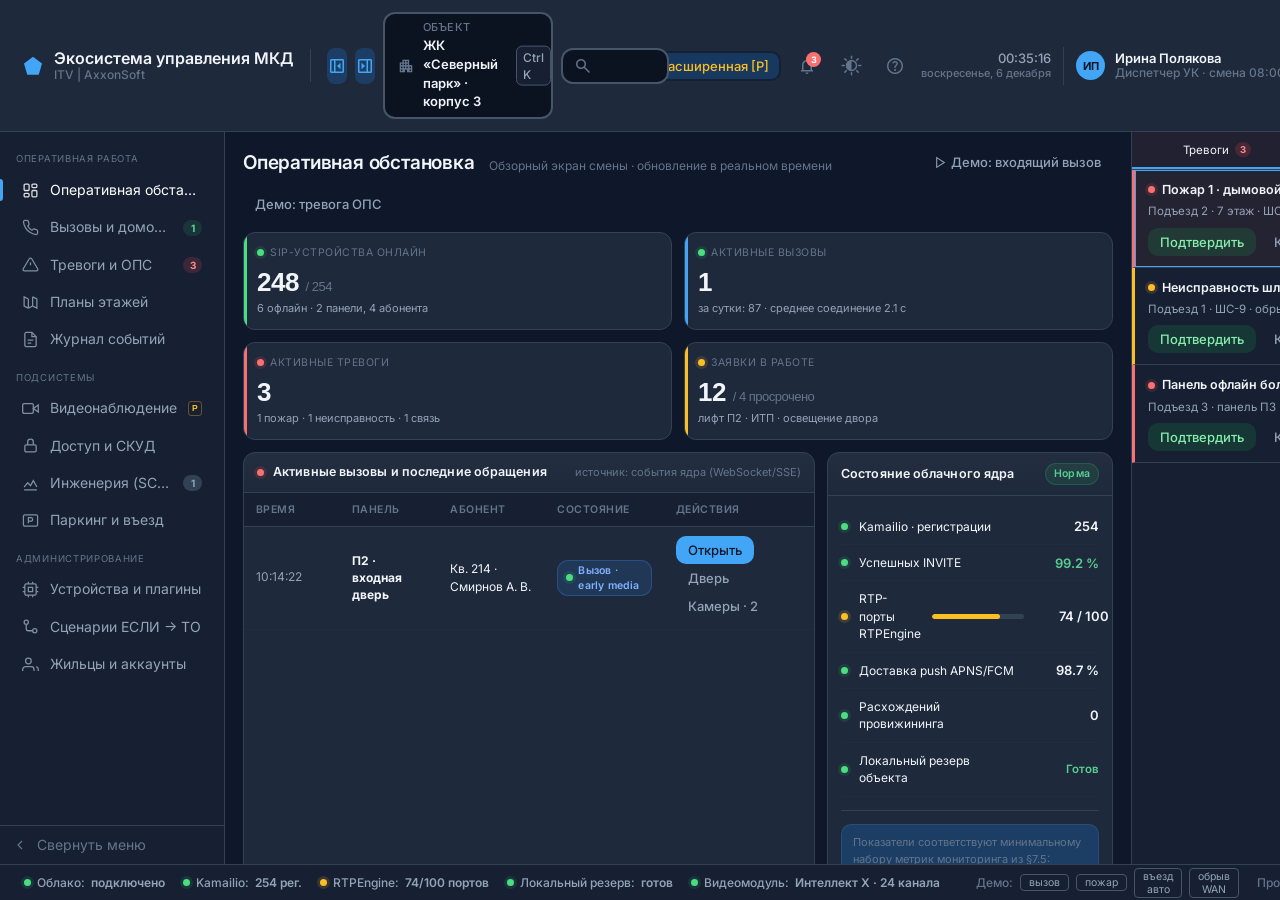
==== prototypes/operator/index.html @ 134e5d85 "7" ====
<!DOCTYPE html>
<html lang="ru" data-theme="dark">
<head>
<meta charset="utf-8">
<meta name="viewport" content="width=device-width, initial-scale=1">
<title>Экосистема управления МКД — АРМ оператора | ITV | AxxonSoft</title>
<link rel="stylesheet" href="https://fonts.googleapis.com/css2?family=Inter:opsz@14..32&display=swap">
<link rel="stylesheet" href="https://fonts.googleapis.com/css2?family=Material+Symbols+Outlined:opsz,wght,FILL,GRAD@20..48,100..700,0..1,-50..200">
<style>
/* ============================================================
   Экосистема управления МКД — прототип АРМ оператора/диспетчера
   ITV | AxxonSoft
   Стилистика — как в Axxon Incident Manager: Inter, светлая/тёмная темы,
   солнышко, сплиттеры, меню справки.
   ============================================================ */

:root,
[data-theme="light"]{
  --font:"Inter",-apple-system,BlinkMacSystemFont,sans-serif;
  --mono:"Inter",-apple-system,BlinkMacSystemFont,sans-serif;
  --bg:#f1f5f9;
  --panel:#ffffff;
  --panel-2:#f8fafc;
  --tree-bg:#fafbfc;
  --stroke:#e2e8f0;
  --stroke-2:#cbd5e1;
  --text:#1e293b;
  --muted:#64748b;
  --faint:#94a3b8;
  --accent:#1976d2;
  --accent-hover:#1565c0;
  --accent-dim:#e3f2fd;
  --accent-ring:rgba(25,118,210,.1);
  --on-accent:#ffffff;
  --ok:#16a34a;
  --warn:#d97706;
  --crit:#dc2626;
  --info:#1976d2;
  --hover:#f1f5f9;
  --danger-bg:#fee2e2;
  --danger-border:#fecaca;
  --danger-text:#dc2626;
  --ok-bg:#dcfce7;
  --ok-border:#bbf7d0;
  --ok-text:#15803d;
  --duty-bg:#e3f2fd;
  --duty-border:#90caf9;
  --duty-text:#1565c0;
  --break-bg:#fff7ed;
  --break-border:#fed7aa;
  --break-text:#c2410c;
  --overlay:rgba(15,23,42,.35);
  --scroll:#e2e8f0;
  --scroll-hover:#cbd5e1;
  --input-bg:#ffffff;
  --input-text:#0f172a;
  --map-bg:#eef2f7;
  --map-floor:#ffffff;
  --map-room:#e2e8f0;
  --map-room-2:#f1f5f9;
  --map-label:#64748b;
  --video-bg:#0f172a;
  --cam-scan:rgba(0,0,0,.18);
  --hud:#e2e8f0;
  --tag-bg:#0f172a;
  --tag-border:#475569;
  --radius:12px;
  --radius-sm:10px;
  color-scheme:light;

  /* Совместимость со стилями экранов прототипа */
  --bg-2:var(--panel-2);
  --panel-3:var(--hover);
  --line:var(--stroke);
  --line-2:var(--stroke-2);
  --txt:var(--text);
  --txt-2:var(--muted);
  --txt-3:var(--faint);
  --brand:var(--accent);
  --primary:var(--accent);
  --alarm:var(--crit);
  --fire:#dc2626;
  --ext:#d97706;
  --shadow:0 16px 40px var(--overlay);
}

[data-theme="dark"]{
  --bg:#0f172a;
  --panel:#1e293b;
  --panel-2:#162032;
  --tree-bg:#162032;
  --stroke:#334155;
  --stroke-2:#475569;
  --text:#f1f5f9;
  --muted:#94a3b8;
  --faint:#64748b;
  --accent:#42a5f5;
  --accent-hover:#64b5f6;
  --accent-dim:rgba(25,118,210,.28);
  --accent-ring:rgba(66,165,245,.16);
  --on-accent:#0f172a;
  --ok:#4ade80;
  --warn:#fbbf24;
  --crit:#f87171;
  --info:#42a5f5;
  --hover:#334155;
  --danger-bg:rgba(220,38,38,.18);
  --danger-border:rgba(248,113,113,.4);
  --danger-text:#fca5a5;
  --ok-bg:rgba(22,163,74,.18);
  --ok-border:rgba(74,222,128,.35);
  --ok-text:#86efac;
  --duty-bg:rgba(25,118,210,.22);
  --duty-border:rgba(66,165,245,.45);
  --duty-text:#90caf9;
  --break-bg:rgba(194,65,12,.2);
  --break-border:rgba(251,146,60,.4);
  --break-text:#fdba74;
  --overlay:rgba(2,6,23,.62);
  --scroll:#334155;
  --scroll-hover:#64748b;
  --input-bg:#0b1220;
  --input-text:#f8fafc;
  --video-bg:#020617;
  --cam-scan:rgba(0,0,0,.22);
  --hud:#e2e8f0;
  --tag-bg:#020617;
  --tag-border:#475569;
  --map-bg:#0b1220;
  --map-floor:#131c2e;
  --map-room:#1e293b;
  --map-room-2:#2b384e;
  --map-label:#94a3b8;
  --fire:#f87171;
  --ext:#fbbf24;
  color-scheme:dark;
}

*{box-sizing:border-box;margin:0;padding:0}
html,body{height:100%}
@supports (height:100dvh){html,body{height:100dvh}}
body{
  font-family:var(--font);
  font-size:14px;
  line-height:1.45;
  background:var(--bg);
  color:var(--text);
  overflow:hidden;
  -webkit-font-smoothing:antialiased;
}
button,input,select,textarea{font-family:inherit;font-size:inherit}
button{cursor:pointer;color:inherit;background:none;border:none}
.material-symbols-outlined{
  font-variation-settings:'FILL' 0,'wght' 400,'GRAD' 0,'opsz' 20;
  font-size:20px;line-height:1;user-select:none;
}
:focus-visible{outline:2px solid var(--accent);outline-offset:2px}
::-webkit-scrollbar{width:9px;height:9px}
::-webkit-scrollbar-track{background:transparent}
::-webkit-scrollbar-thumb{background:var(--scroll);border-radius:6px}
::-webkit-scrollbar-thumb:hover{background:var(--scroll-hover)}
[hidden]{display:none!important}

/* ---------- Каркас ---------- */
.app{display:grid;grid-template-rows:auto minmax(0,1fr) auto;height:100%;background:var(--panel)}
.app.concierge{grid-template-rows:auto minmax(0,1fr)}
.app.on-break{grid-template-rows:auto auto minmax(0,1fr) auto}
.app.concierge.on-break{grid-template-rows:auto auto minmax(0,1fr)}
.mid{
  display:grid;min-height:0;background:var(--stroke);
  --w-rail:var(--w-rail-user,224px);
  --w-side:var(--w-side-user,340px);
  grid-template-columns:minmax(0,var(--w-rail)) 1px minmax(280px,1fr) 1px minmax(0,var(--w-side));
}
.mid.rail-collapsed{--w-rail:56px}
.mid.side-hidden{--w-side:0px}
.mid.side-hidden #splitSide,
.mid.side-hidden #side{display:none}
.app.concierge .dispatcher-only,
.app.concierge #toggleRail,
.app.concierge #toggleSideBtn{display:none}

/* ---------- Верхняя панель ---------- */
.topbar{
  display:flex;align-items:center;gap:16px;padding:12px 24px;flex-wrap:wrap;
  background:var(--panel);border-bottom:1px solid var(--stroke);
}
.brand{display:flex;align-items:center;gap:12px;min-width:220px;padding-right:16px;border-right:1px solid var(--stroke)}
.brand-mark{
  width:18px;height:18px;flex:0 0 18px;background:var(--accent);border-radius:2px;
  clip-path:polygon(50% 0,100% 38%,82% 100%,18% 100%,0 38%);
}
.brand .names{display:flex;flex-direction:column;line-height:1.2}
.brand .app-name{font-weight:600;font-size:16px;color:var(--text);white-space:nowrap}
.brand .vendor{font-size:12px;font-weight:500;color:var(--faint)}

.topbar-cluster{display:flex;align-items:center;gap:8px;flex:1;min-width:0}
.obj-picker{
  display:flex;align-items:center;gap:8px;background:var(--input-bg);
  border:2px solid var(--stroke-2);border-radius:var(--radius);padding:6px 12px;cursor:pointer;
  transition:border-color .2s,box-shadow .2s;
}
.obj-picker:hover{border-color:var(--accent)}
.obj-picker .lbl{font-size:11px;font-weight:500;color:var(--faint);text-transform:uppercase;letter-spacing:.4px}
.obj-picker .val{font-weight:600;font-size:13px}

.search-wrapper{position:relative;flex:1;max-width:420px;min-width:0}
.search-wrapper > .material-symbols-outlined{
  position:absolute;left:12px;top:50%;transform:translateY(-50%);color:var(--faint);pointer-events:none;
}
.search-wrapper input,
.searchbox input{
  height:36px;padding:8px 12px;background:var(--input-bg);color:var(--input-text);
  border:2px solid var(--stroke-2);border-radius:var(--radius);outline:none;
  transition:border-color .2s,box-shadow .2s;
}
.search-wrapper input{width:100%;padding:8px 64px 8px 40px}
.searchbox input{flex:1;min-width:0;width:auto}
.search-wrapper input::placeholder,
.searchbox input::placeholder{color:var(--faint)}
.search-wrapper input:focus,
.searchbox input:focus{border-color:var(--accent);box-shadow:0 0 0 4px var(--accent-ring)}
.search-wrapper kbd{position:absolute;right:10px;top:50%;transform:translateY(-50%)}
.searchbox{display:flex;align-items:center;gap:8px;min-width:0}

.top-right{display:flex;align-items:center;gap:8px;margin-left:auto}

.seg{display:flex;background:var(--panel-2);border-radius:var(--radius-sm);padding:2px}
.seg button{padding:5px 10px;border-radius:8px;font-size:13px;font-weight:500;color:var(--muted);white-space:nowrap;transition:.15s}
.seg button:hover:not(.on):not(.active){color:var(--text)}
.seg button.on,.seg button.active{background:var(--accent-dim);color:var(--accent)}
.seg button.on.ext{color:var(--ext)}

.clock{font-size:13px;font-weight:500;min-width:74px;text-align:right;color:var(--muted);line-height:1.2}
.clock small{display:block;font-size:11px;font-weight:500;color:var(--faint)}

.icon-btn{
  width:36px;height:36px;border-radius:8px;display:inline-flex;align-items:center;justify-content:center;
  color:var(--faint);position:relative;transition:.15s;
}
.icon-btn:hover:not(:disabled){background:var(--hover);color:var(--text)}
.icon-btn.on{background:var(--accent-dim);color:var(--accent)}
.icon-btn .dot{
  position:absolute;top:4px;right:4px;min-width:15px;height:15px;border-radius:8px;
  background:var(--crit);color:#fff;font:700 9px/15px var(--font);text-align:center;padding:0 3px;
}
.theme-btn:hover .theme-icon{color:var(--warn)}
.theme-icon{width:21px;height:21px;color:inherit;transition:transform .35s ease}
[data-theme="light"] .theme-icon{transform:rotate(180deg)}

.user-btn{
  display:flex;align-items:center;gap:10px;padding:4px 8px 4px 12px;margin-left:4px;
  border-left:1px solid var(--stroke);border-radius:0 var(--radius-sm) var(--radius-sm) 0;text-align:left;
}
.user-btn:hover{background:var(--hover)}
.avatar{width:29px;height:29px;border-radius:50%;background:var(--accent);color:var(--on-accent);display:grid;place-items:center;font-weight:700;font-size:11px}
.operator-meta{display:flex;flex-direction:column;line-height:1.2}
.operator-meta strong{font-size:13px;font-weight:600}
.operator-meta span{font-size:12px;font-weight:500;color:var(--faint)}
.duty{
  font-size:12px;font-weight:500;padding:4px 10px;border-radius:50px;
  background:var(--duty-bg);color:var(--duty-text);white-space:nowrap;
}
.duty.off{background:var(--break-bg);color:var(--break-text)}
.user-btn .chevron{font-size:18px;color:var(--faint)}

.menu{position:relative}
.menu-pop{
  position:absolute;right:0;top:calc(100% + 6px);min-width:260px;background:var(--panel);
  box-shadow:var(--shadow);border:1px solid var(--stroke);border-radius:14px;z-index:40;
  display:grid;padding:6px;
}
.menu-pop.wide{min-width:300px}
.menu-item{
  display:flex;align-items:center;gap:10px;padding:10px 14px;border-radius:var(--radius-sm);
  font-size:14px;font-weight:500;text-align:left;color:var(--text);
}
.menu-item:hover{background:var(--panel-2)}
.menu-item kbd{margin-left:auto}
.menu-sep{height:1px;margin:6px 8px;background:var(--stroke)}
.menu-label{padding:6px 14px;font-size:12px;font-weight:500;color:var(--faint)}
kbd{
  font-family:var(--font);font-size:12px;font-weight:500;border:1px solid var(--stroke-2);
  padding:2px 6px;border-radius:6px;background:var(--panel-2);color:var(--muted);
}

.break-banner{
  display:none;background:var(--break-bg);color:var(--break-text);
  padding:8px 24px;font-size:13px;font-weight:500;border-bottom:1px solid var(--break-border);
}
.app.on-break .break-banner{display:block}

/* Сплиттеры — как в Incident Manager: тонкая граница, захват шире */
.splitter{position:relative;background:var(--stroke);touch-action:none}
.splitter.col{cursor:col-resize}
.splitter::before,.splitter::after{content:"";position:absolute}
.splitter.col::before{inset:0 -3px}
.splitter::after{background:var(--accent);opacity:0;transition:opacity .15s ease}
.splitter.col::after{inset:0 -1px}
.splitter:hover::after,.splitter.dragging::after{opacity:1}
.splitter:focus-visible{outline:2px solid var(--accent)}
body[data-resize]{user-select:none}
body[data-resize="col"] *{cursor:col-resize!important}

/* ---------- Левое меню ---------- */
.rail{background:var(--tree-bg);border-right:0;display:flex;flex-direction:column;overflow:hidden;min-width:0}
.rail-scroll{overflow-y:auto;flex:1;padding:8px 0}
.rail .group-title{
  font-size:9.5px;text-transform:uppercase;letter-spacing:.7px;color:var(--txt-3);
  padding:12px 16px 5px;white-space:nowrap;
}
.nav-item{
  display:flex;align-items:center;gap:11px;padding:8px 14px;margin:1px 8px;border-radius:var(--radius-sm);
  color:var(--txt-2);cursor:pointer;white-space:nowrap;transition:.13s;position:relative;
}
.nav-item:hover{background:var(--panel);color:var(--txt)}
.nav-item.on{background:var(--panel-2);color:#fff}
.nav-item.on::before{content:"";position:absolute;left:-8px;top:7px;bottom:7px;width:3px;border-radius:0 3px 3px 0;background:var(--brand)}
.nav-item svg{flex:0 0 17px;opacity:.85}
.nav-item .cap{flex:1;overflow:hidden;text-overflow:ellipsis}
.nav-item .cnt{
  font:700 10px/1 var(--mono);background:var(--panel-3);color:var(--txt-2);
  border-radius:9px;padding:3px 6px;min-width:19px;text-align:center;
}
.nav-item .cnt.alarm{background:rgba(229,72,77,.18);color:#ff8b8e}
.nav-item .cnt.live{background:rgba(46,168,101,.16);color:#5fd694}
.tag-ext{
  font:700 8.5px/1 "Segoe UI",sans-serif;color:var(--ext);border:1px solid rgba(201,138,43,.45);
  border-radius:3px;padding:2px 3px;letter-spacing:.3px;
}
.rail-collapsed .cap,.rail-collapsed .cnt,.rail-collapsed .group-title,.rail-collapsed .tag-ext,.rail-collapsed .rail-foot-txt{display:none}
.rail-collapsed .nav-item{justify-content:center;padding:9px 0}
.rail-foot{border-top:1px solid var(--line);padding:9px 12px;display:flex;align-items:center;gap:9px;color:var(--txt-3);cursor:pointer}
.rail-foot:hover{color:var(--txt)}

/* ---------- Основная область ---------- */
.main{overflow-y:auto;background:var(--bg);min-width:0;min-height:0}
.view{display:none;padding:16px 18px 26px}
.view.on{display:block}
.view-head{display:flex;align-items:flex-end;gap:14px;margin-bottom:14px;flex-wrap:wrap}
.view-head h1{margin:0;font-size:19px;font-weight:600;letter-spacing:-.2px}
.view-head .sub{color:var(--txt-3);font-size:12px;padding-bottom:2px}
.view-head .spacer{flex:1}

.card{background:var(--panel);border:1px solid var(--stroke);border-radius:var(--radius);overflow:hidden;position:relative}
.card-h{
  display:flex;align-items:center;gap:9px;padding:10px 13px;border-bottom:1px solid var(--line);
  background:linear-gradient(180deg,rgba(255,255,255,.022),transparent);
}
.card-h h3{margin:0;font-size:12.5px;font-weight:600;letter-spacing:.1px}
.card-h .spacer{flex:1}
.card-h .hint{font-size:11px;color:var(--txt-3)}
.card-b{padding:13px}
.card-b.flush{padding:0}

.grid{display:grid;gap:12px}
.g-4{grid-template-columns:repeat(4,1fr)}
.g-3{grid-template-columns:repeat(3,1fr)}
.g-2{grid-template-columns:repeat(2,1fr)}
.g-2-1{grid-template-columns:2fr 1fr}
.g-1-2{grid-template-columns:1fr 2fr}
@media(max-width:1500px){.g-4{grid-template-columns:repeat(2,1fr)}}

/* KPI */
.kpi{background:var(--panel);border:1px solid var(--stroke);border-radius:var(--radius);padding:12px 13px;position:relative;overflow:hidden}
.kpi::after{content:"";position:absolute;left:0;top:0;bottom:0;width:3px;background:var(--line-2)}
.kpi.ok::after{background:var(--ok)}
.kpi.warn::after{background:var(--warn)}
.kpi.alarm::after{background:var(--alarm)}
.kpi.info::after{background:var(--primary)}
.kpi .t{font-size:10.5px;text-transform:uppercase;letter-spacing:.5px;color:var(--txt-3);display:flex;align-items:center;gap:6px}
.kpi .v{font:600 26px/1.15 "Segoe UI",sans-serif;margin-top:7px;letter-spacing:-.5px}
.kpi .v small{font-size:13px;color:var(--txt-3);font-weight:400}
.kpi .d{font-size:11px;color:var(--txt-2);margin-top:4px;display:flex;align-items:center;gap:5px}

/* Статус-точки */
.sd{width:7px;height:7px;border-radius:50%;display:inline-block;flex:0 0 7px}
.sd.ok{background:var(--ok);box-shadow:0 0 0 3px rgba(46,168,101,.16)}
.sd.warn{background:var(--warn);box-shadow:0 0 0 3px rgba(232,163,61,.16)}
.sd.alarm{background:var(--alarm);box-shadow:0 0 0 3px rgba(229,72,77,.16);animation:pulse 1.5s infinite}
.sd.off{background:#4a5768}
@keyframes pulse{0%,100%{opacity:1}50%{opacity:.35}}

/* Кнопки */
.btn{
  display:inline-flex;align-items:center;justify-content:center;gap:4px;
  padding:6px 12px;border-radius:var(--radius-sm);border:none;
  background:transparent;color:var(--muted);font-size:13px;font-weight:500;transition:all .2s ease;white-space:nowrap;
}
.btn:hover{background:var(--hover);color:var(--text)}
.btn.sm{padding:6px 12px;font-size:13px}
.btn.primary{background:var(--accent);color:var(--on-accent);font-weight:500}
.btn.primary:hover{background:var(--accent-hover);color:var(--on-accent)}
.btn.danger{background:var(--danger-bg);color:var(--danger-text)}
.btn.danger:hover{background:var(--danger-border)}
.btn.ok{background:var(--ok-bg);color:var(--ok-text)}
.btn.ok:hover{background:var(--ok-border)}
.btn.ghost{background:transparent}
.btn.outline{border:2px solid var(--stroke-2);background:transparent;color:var(--text)}
.btn[disabled]{opacity:.4;cursor:not-allowed}

/* Чипы / бейджи */
.chip{
  display:inline-flex;align-items:center;gap:5px;padding:2px 8px;border-radius:11px;
  font-size:10.5px;font-weight:600;letter-spacing:.2px;border:1px solid transparent;
}
.chip.ok{background:rgba(46,168,101,.14);color:#57cf90;border-color:rgba(46,168,101,.28)}
.chip.warn{background:rgba(232,163,61,.14);color:#efbb72;border-color:rgba(232,163,61,.28)}
.chip.alarm{background:rgba(229,72,77,.15);color:#ff8b8e;border-color:rgba(229,72,77,.3)}
.chip.fire{background:rgba(255,86,48,.17);color:#ff9273;border-color:rgba(255,86,48,.35)}
.chip.info{background:rgba(61,139,253,.14);color:#7fb2ff;border-color:rgba(61,139,253,.28)}
.chip.mut{background:var(--panel-3);color:var(--txt-2);border-color:var(--line-2)}
.chip.ext{background:rgba(201,138,43,.13);color:#e0ab5e;border-color:rgba(201,138,43,.3)}
.chip.violet{background:rgba(125,91,214,.15);color:#a98bec;border-color:rgba(125,91,214,.3)}

/* Таблицы */
table.tbl{width:100%;border-collapse:collapse;font-size:12px}
table.tbl th{
  text-align:left;font-weight:600;font-size:10.5px;text-transform:uppercase;letter-spacing:.45px;
  color:var(--txt-3);padding:9px 12px;border-bottom:1px solid var(--line);background:var(--bg-2);
  position:sticky;top:0;z-index:2;
}
table.tbl td{padding:9px 12px;border-bottom:1px solid rgba(38,48,63,.6);vertical-align:middle}
table.tbl tbody tr{transition:background .12s}
table.tbl tbody tr:hover{background:rgba(61,139,253,.05)}
table.tbl tbody tr.sel{background:rgba(61,139,253,.1)}
.t-mono{font:12px/1.4 var(--mono);color:var(--txt-2)}
.t-mut{color:var(--txt-3)}

/* ---------- Правая колонка: тревоги + лента ---------- */
.side{
  background:var(--tree-bg);border-left:0;
  display:flex;flex-direction:column;overflow:hidden;min-width:0;
}
.side-tabs{display:flex;border-bottom:1px solid var(--line);flex:0 0 auto}
.side-tabs button{
  flex:1;padding:10px 6px;font-size:11.5px;color:var(--txt-3);
  border-bottom:2px solid transparent;transition:.14s;display:flex;align-items:center;justify-content:center;gap:6px;
}
.side-tabs button:hover{color:var(--txt)}
.side-tabs button.on{color:var(--txt);border-bottom-color:var(--brand);background:rgba(232,72,42,.05)}
.side-tabs .n{font:700 9.5px/1 var(--mono);background:var(--panel-3);border-radius:8px;padding:2.5px 5px}
.side-tabs .n.alarm{background:rgba(229,72,77,.2);color:#ff8b8e}
.side-pane{display:none;flex:1;overflow-y:auto;min-height:0}
.side-pane.on{display:block}

.alarm-item{padding:11px 13px;border-bottom:1px solid var(--line);border-left:3px solid transparent;cursor:pointer;transition:.13s}
.alarm-item:hover{background:var(--panel)}
.alarm-item.fire{border-left-color:var(--fire);background:rgba(255,86,48,.06)}
.alarm-item.alarm{border-left-color:var(--alarm)}
.alarm-item.warn{border-left-color:var(--warn)}
.alarm-item .r1{display:flex;align-items:center;gap:7px;margin-bottom:4px}
.alarm-item .ttl{font-weight:600;font-size:12.5px;flex:1}
.alarm-item .tm{font:10.5px var(--mono);color:var(--txt-3)}
.alarm-item .src{font-size:11.5px;color:var(--txt-2);margin-bottom:8px}
.alarm-item .acts{display:flex;gap:6px;flex-wrap:wrap}

.ev{display:flex;gap:9px;padding:8px 13px;border-bottom:1px solid rgba(38,48,63,.5);font-size:12px;animation:slideIn .3s ease}
.ev:hover{background:var(--panel)}
@keyframes slideIn{from{opacity:0;transform:translateY(-6px)}to{opacity:1;transform:none}}
.ev .ic{width:22px;height:22px;border-radius:5px;display:grid;place-items:center;flex:0 0 22px;margin-top:1px}
.ev .bd{flex:1;min-width:0}
.ev .bd .l1{display:flex;gap:7px;align-items:baseline}
.ev .bd .l1 b{font-weight:600;font-size:12px}
.ev .bd .l1 .tm{font:10.5px var(--mono);color:var(--txt-3);margin-left:auto;flex:0 0 auto}
.ev .bd .l2{color:var(--txt-2);font-size:11.5px;overflow:hidden;text-overflow:ellipsis;white-space:nowrap}
.ic.sip{background:rgba(61,139,253,.16);color:#7fb2ff}
.ic.acc{background:rgba(46,168,101,.16);color:#5fd694}
.ic.fire{background:rgba(255,86,48,.18);color:#ff9273}
.ic.scada{background:rgba(125,91,214,.16);color:#a98bec}
.ic.video{background:rgba(201,138,43,.16);color:#e0ab5e}
.ic.park{background:rgba(90,169,199,.16);color:#7cc4dd}

.side-filter{display:flex;gap:5px;padding:9px 11px;border-bottom:1px solid var(--line);flex-wrap:wrap;background:var(--bg-2)}
.fchip{padding:3px 8px;border-radius:11px;font-size:10.5px;border:1px solid var(--line-2);color:var(--txt-3);transition:.13s}
.fchip:hover{border-color:#485668;color:var(--txt-2)}
.fchip.on{background:var(--panel-3);color:var(--txt);border-color:#4a5768}

/* ---------- Нижняя строка состояния ---------- */
.statusbar{
  display:flex;align-items:center;gap:18px;padding:0 24px;height:36px;font-size:12px;font-weight:500;color:var(--muted);
  background:var(--panel-2);border-top:1px solid var(--stroke);
}
.statusbar .s{display:flex;align-items:center;gap:6px;white-space:nowrap}
.statusbar .spacer{flex:1}
.statusbar b{color:var(--txt-2);font-weight:600}
.statusbar .demo{display:flex;align-items:center;gap:7px;color:var(--txt-3)}
.statusbar .demo button{
  border:1px solid var(--line-2);border-radius:4px;padding:1px 8px;font-size:10.5px;color:var(--txt-2);
}
.statusbar .demo button:hover{background:var(--panel-2);color:var(--txt)}

/* ---------- Видеотайлы (векторные сцены, как в Incident Manager) ---------- */
.vtile,.cam{
  position:relative;overflow:hidden;border-radius:var(--radius-sm);
  background:var(--video-bg);border:1px solid var(--stroke);cursor:pointer;
}
.vtile{aspect-ratio:16/9}
.cam{width:100%;height:100%;min-height:0}
.cam-scene{position:absolute;inset:0;width:100%;height:100%;display:block}
.cam::after,.vtile::after{
  content:"";position:absolute;inset:0;z-index:1;pointer-events:none;
  background:
    repeating-linear-gradient(0deg,transparent,transparent 2px,var(--cam-scan) 2px,var(--cam-scan) 4px),
    radial-gradient(ellipse at 50% 45%,transparent 42%,rgba(2,6,23,.5) 100%);
}
.cam-hud,.vtile .ov{
  position:absolute;inset:0;z-index:2;padding:10px 12px;
  display:flex;flex-direction:column;justify-content:space-between;pointer-events:none;
}
.cam-hud b,.vtile .name{
  font-size:12px;font-weight:600;color:var(--hud);padding:2px 6px;border-radius:6px;background:rgba(2,6,23,.55);
}
.cam-hud span,.vtile .ov .bot span{
  font-size:11px;font-weight:500;color:var(--hud);padding:2px 6px;border-radius:6px;background:rgba(2,6,23,.55);
}
.cam-hud > div,.vtile .ov .top{display:flex;flex-direction:column;align-items:flex-start;gap:4px}
.mode-tag{
  display:inline-flex;font-size:10px;font-weight:500;letter-spacing:.5px;text-transform:uppercase;
  padding:2px 6px;border-radius:6px;background:var(--tag-bg);border:1px solid var(--tag-border);color:var(--hud);
}
.mode-tag.live{color:var(--crit);border-color:var(--crit)}
.vtile .rec,.cam .rec{display:flex;align-items:center;gap:4px;color:#ff7d7d;font-size:10px;font-weight:600}
.vtile .rec i,.cam .rec i{width:6px;height:6px;border-radius:50%;background:var(--alarm);animation:pulse 1.6s infinite}
.vtile:hover,.cam:hover{border-color:var(--accent)}
.vtile .bbox{position:absolute;z-index:2;border:1.5px solid #4ade80;border-radius:2px}
.vtile .bbox span{position:absolute;top:-16px;left:-1px;background:#16a34a;color:#04150c;font:700 9px/1 var(--font);padding:3px 4px;border-radius:2px;white-space:nowrap}

.cam-stage{position:relative;display:grid;place-items:stretch;min-height:160px;height:100%}
.video-wall .cam-stage{min-height:360px}
.call-video .cam-stage{min-height:0;height:100%}
.cam-nav{
  position:absolute;top:50%;transform:translateY(-50%);width:36px;height:36px;border-radius:50%;
  display:inline-flex;align-items:center;justify-content:center;background:rgba(2,6,23,.55);color:#f8fafc;z-index:3;
}
.cam-nav:hover{background:rgba(2,6,23,.8)}
.cam-nav.prev{left:10px}
.cam-nav.next{right:10px}
.cam-strip{display:flex;align-items:center;justify-content:space-between;gap:12px;padding:8px 4px 0}
.call-video .cam-strip{position:absolute;left:10px;right:10px;bottom:8px;z-index:4;padding:0}
.cam-ticks{display:flex;align-items:center;gap:6px;flex-wrap:wrap}
.cam-tick{width:28px;height:4px;padding:0;border:0;border-radius:50px;background:var(--stroke-2)}
.cam-tick:hover{background:var(--faint)}
.cam-tick.active{background:var(--accent)}
.cam-counter{font-size:12px;font-weight:500;color:var(--faint)}
#dashCams .cam,#alarmCam .cam,#parkCam .cam,#cCam .cam{aspect-ratio:16/9;height:auto;min-height:140px}

.layout-bar{display:flex;align-items:center;gap:4px;background:var(--panel-2);border-radius:var(--radius-sm);padding:3px}
.layout-btn{
  width:36px;height:32px;border-radius:8px;display:inline-flex;align-items:center;justify-content:center;
  color:var(--muted);padding:0 8px;font-size:12px;font-weight:600;
}
.layout-btn:hover{color:var(--text);background:var(--hover)}
.layout-btn.on{background:var(--accent-dim);color:var(--accent)}
.layout-btn svg{width:20px;height:16px;display:block}
.layout-btn[data-lay="all"]{width:auto;min-width:36px;padding:0 10px}
.video-wall{display:grid;gap:8px;min-height:380px}
.video-wall.lay-1x1{grid-template-columns:1fr;min-height:460px}
.video-wall.lay-2x2{grid-template-columns:1fr 1fr;grid-template-rows:1fr 1fr}
.video-wall.lay-3x3{grid-template-columns:1fr 1fr 1fr;grid-template-rows:1fr 1fr 1fr}
.video-wall.lay-15{
  grid-template-columns:1fr 1fr 1fr;grid-template-rows:1fr 1fr 1fr;min-height:480px;
}
.video-wall.lay-15 .cam-cell:first-child{grid-column:1 / span 2;grid-row:1 / span 2}
.video-wall.lay-all{grid-template-columns:repeat(auto-fill,minmax(220px,1fr))}
.cam-cell{min-height:0;position:relative}
.video-wall.lay-1x1 .cam-cell,.video-wall.lay-2x2 .cam-cell,.video-wall.lay-3x3 .cam-cell,.video-wall.lay-15 .cam-cell{height:100%}
.video-wall.lay-all .cam-cell{aspect-ratio:16/9}
.alarm-item.on{box-shadow:inset 0 0 0 1px var(--accent)}
.map-svg{display:block;width:100%;height:auto}

.vtile .scene{display:none}

/* ---------- Блокировка [Р] ---------- */
.ext-lock{position:absolute;inset:0;background:rgba(10,14,20,.86);backdrop-filter:blur(2.5px);display:none;place-items:center;z-index:5;padding:16px;text-align:center}
body.basic .ext-lock{display:grid}
.ext-lock .in{max-width:290px}
.ext-lock .in .ic{width:38px;height:38px;border-radius:9px;background:rgba(201,138,43,.15);border:1px solid rgba(201,138,43,.32);display:grid;place-items:center;margin:0 auto 9px;color:var(--ext)}
.ext-lock .in b{display:block;font-size:12.5px;margin-bottom:4px}
.ext-lock .in p{margin:0 0 10px;font-size:11.5px;color:var(--txt-2);line-height:1.5}
body.basic .ext-hide{display:none !important}
body.ext .basic-only{display:none !important}

/* ---------- Модальное окно вызова ---------- */
.overlay{position:fixed;inset:0;background:var(--overlay);backdrop-filter:blur(3px);display:none;place-items:center;z-index:200;padding:24px}
.overlay.on{display:grid;animation:fade .18s ease}
@keyframes fade{from{opacity:0}to{opacity:1}}
.modal{width:min(940px,96vw);max-height:92vh;overflow:auto;background:var(--panel);border:1px solid var(--stroke);border-radius:20px;box-shadow:var(--shadow)}
.modal-h{display:flex;align-items:center;gap:11px;padding:13px 16px;border-bottom:1px solid var(--line)}
.modal-h h2{margin:0;font-size:15px;font-weight:600}
.modal-h .spacer{flex:1}
.modal-b{padding:16px}

.call-grid{display:grid;grid-template-columns:1.55fr 1fr;gap:16px}
@media(max-width:820px){.call-grid{grid-template-columns:1fr}}
.call-video{position:relative;aspect-ratio:4/3;border-radius:var(--radius);overflow:hidden;background:var(--video-bg);border:1px solid var(--stroke)}
.call-video .cam{border:0;border-radius:0}
.call-meta .row{display:flex;justify-content:space-between;padding:7px 0;border-bottom:1px solid rgba(38,48,63,.7);font-size:12.5px}
.call-meta .row span{color:var(--txt-3)}
.call-meta .row b{font-weight:600}
.call-actions{display:grid;grid-template-columns:1fr 1fr;gap:9px;margin-top:14px}
.call-actions .btn{padding:11px 10px;font-size:12.5px;font-weight:600}
.call-actions .wide{grid-column:1/-1}
.ring{display:flex;align-items:center;gap:9px;padding:9px 12px;border-radius:var(--radius-sm);background:rgba(61,139,253,.1);border:1px solid rgba(61,139,253,.28);margin-bottom:13px}
.ring .w{width:9px;height:9px;border-radius:50%;background:var(--primary);animation:pulse 1s infinite}
.ring .t{font-weight:600;font-size:12.5px}
.ring .timer{margin-left:auto;font:600 14px var(--mono);color:#9dc2ff}

/* ---------- План этажа ---------- */
.plan-wrap{position:relative;background:var(--map-bg);border-radius:var(--radius);overflow:hidden;border:1px solid var(--stroke)}
.plan-wrap svg{display:block;width:100%;height:auto}
.mk{cursor:pointer;transition:.15s}
.mk:hover{filter:brightness(1.35)}
.legend{display:flex;flex-wrap:wrap;gap:14px;padding:10px 13px;border-top:1px solid var(--line);font-size:11.5px;color:var(--txt-2);background:var(--bg-2)}
.legend .i{display:flex;align-items:center;gap:6px}
.legend .sw{width:11px;height:11px;border-radius:3px}

/* ---------- Прочее ---------- */
.spark{display:block;width:100%;height:38px}
.gauge-row{display:flex;align-items:center;gap:11px;padding:9px 0;border-bottom:1px solid rgba(38,48,63,.6)}
.gauge-row:last-child{border-bottom:none}
.gauge-row .nm{flex:1;font-size:12px}
.gauge-row .vl{font:600 13px var(--mono);min-width:74px;text-align:right}
.bar{height:5px;border-radius:3px;background:var(--panel-3);overflow:hidden;flex:0 0 92px}
.bar i{display:block;height:100%;border-radius:3px;background:var(--ok)}
.bar i.warn{background:var(--warn)}
.bar i.alarm{background:var(--alarm)}

.rule{display:flex;align-items:stretch;gap:0;border:1px solid var(--line);border-radius:var(--radius);overflow:hidden;background:var(--panel);margin-bottom:10px}
.rule .part{padding:11px 13px;flex:1;min-width:0}
.rule .part.if{border-right:1px solid var(--line);background:rgba(61,139,253,.045)}
.rule .part .k{font-size:9.5px;text-transform:uppercase;letter-spacing:.7px;color:var(--txt-3);margin-bottom:5px}
.rule .part .v{font-size:12.5px}
.rule .part .v .sub{color:var(--txt-2);font-size:11.5px;margin-top:3px}
.rule .ctl{display:flex;align-items:center;gap:9px;padding:0 13px;border-left:1px solid var(--line);background:var(--bg-2)}
.sw-t{width:34px;height:19px;border-radius:11px;background:var(--panel-3);position:relative;transition:.18s;flex:0 0 34px;cursor:pointer}
.sw-t i{position:absolute;top:2px;left:2px;width:15px;height:15px;border-radius:50%;background:#7d8b9c;transition:.18s}
.sw-t.on{background:rgba(46,168,101,.35)}
.sw-t.on i{left:17px;background:var(--ok)}

.tree{font-size:12.5px}
.tree .nd{display:flex;align-items:center;gap:8px;padding:6px 10px;border-radius:var(--radius-sm);cursor:pointer}
.tree .nd:hover{background:var(--panel-2)}
.tree .nd.on{background:var(--panel-3)}
.tree .lvl1{padding-left:10px;font-weight:600}
.tree .lvl2{padding-left:26px}
.tree .lvl3{padding-left:42px;color:var(--txt-2)}

.toasts{position:fixed;right:16px;bottom:48px;display:grid;gap:8px;z-index:300;pointer-events:none}
.toast{
  background:var(--panel);border:1px solid var(--stroke);border-left:3px solid var(--ok);
  border-radius:14px;padding:12px 14px;box-shadow:var(--shadow);
  animation:toastIn .25s ease;min-width:260px;max-width:400px;font-size:13px;font-weight:500;
}
.toast.err{border-left-color:var(--crit)}
.toast.warn{border-left-color:var(--warn)}
.toast.info{border-left-color:var(--accent)}
.toast b{font-size:13px;font-weight:600;display:block}
.toast span{font-size:12px;color:var(--muted);font-weight:500}
@keyframes toastIn{from{opacity:0;transform:translateX(28px)}to{opacity:1;transform:none}}

.wan-banner{
  display:none;align-items:center;gap:11px;padding:8px 24px;
  background:var(--break-bg);border-bottom:1px solid var(--break-border);
  font-size:13px;font-weight:500;color:var(--break-text);
}
body.wan-down .wan-banner{display:flex}
.wan-banner b{color:var(--break-text)}

.empty{padding:34px 20px;text-align:center;color:var(--txt-3);font-size:12.5px}
.hr{height:1px;background:var(--line);margin:13px 0}
.kv{display:grid;grid-template-columns:auto 1fr;gap:7px 14px;font-size:12px}
.kv .k{color:var(--txt-3)}
.mini-note{
  font-size:11px;color:var(--txt-3);line-height:1.55;padding:9px 11px;
  background:var(--accent-dim);border:1px solid var(--accent-ring);border-radius:var(--radius-sm);
}

/* ---------- Справка (как в Incident Manager) ---------- */
.help-overlay{
  position:fixed;inset:0;background:var(--overlay);display:grid;place-items:center;z-index:50;padding:16px;
}
.help-card{
  width:min(440px,calc(100% - 32px));max-height:calc(100% - 32px);overflow:auto;
  background:var(--panel);border-radius:20px;padding:24px;
}
.help-card.wide{width:min(720px,calc(100% - 32px))}
.help-card h3{margin:0 0 8px;font-size:18px;font-weight:600}
.help-card .muted{color:var(--muted);font-size:13px}
.help-actions{display:flex;justify-content:flex-end;gap:8px;margin-top:16px}
.keys{width:100%;border-collapse:collapse;margin:12px 0}
.keys td{padding:8px 0;border-bottom:1px solid var(--stroke);font-size:14px}
.keys td:first-child{width:110px}
.doc-table{width:100%;border-collapse:collapse;margin:14px 0 4px;font-size:13px}
.doc-table th{text-align:left;padding:8px 10px;color:var(--faint);font-size:12px;font-weight:500;border-bottom:1px solid var(--stroke-2)}
.doc-table td{padding:9px 10px;border-bottom:1px solid var(--stroke);vertical-align:top}
.doc-table tbody tr:hover{background:var(--panel-2)}
.doc-table b{color:var(--accent);font-weight:600;white-space:nowrap}
.doc{margin:14px 0 4px;font-size:13px;line-height:1.55}
.doc h4{margin:16px 0 6px;font-size:13px;font-weight:600;color:var(--accent)}
.doc h4:first-child{margin-top:0}
.doc ol,.doc ul{margin:0;padding-left:20px}
.doc li{margin:4px 0}
.doc-figure{margin:14px 0 10px;border:1px solid var(--stroke-2);border-radius:var(--radius);overflow:hidden;background:#f8fafc}
.doc-figure svg{display:block;width:100%;height:auto}
.doc-legend{display:flex;flex-wrap:wrap;gap:8px 20px;font-size:12px;color:var(--muted)}
.doc-legend span{display:inline-flex;align-items:center;gap:7px}
.doc-legend .sw{width:12px;height:12px;border-radius:3px;display:inline-block}
.doc-legend .sw.green{background:#16a34a}
.doc-legend .sw.red{background:#dc2626}
.doc-legend .sw.blue{background:#1976d2}

/* ---------- АРМ консьержа (планшет / телефон) ---------- */
.concierge-shell{
  display:none;align-items:center;justify-content:center;padding:24px 16px;
  background:var(--bg);min-height:0;overflow:auto;
}
.app.concierge .concierge-shell{display:flex}
.phone{
  width:min(420px,100%);height:min(820px,100%);max-height:100%;
  background:var(--panel);border:1px solid var(--stroke);border-radius:28px;
  box-shadow:var(--shadow);display:grid;grid-template-rows:auto minmax(0,1fr) auto;overflow:hidden;
}
.phone-h{
  display:flex;align-items:center;gap:10px;padding:14px 16px;border-bottom:1px solid var(--stroke);
}
.phone-h .who{flex:1;min-width:0;line-height:1.2}
.phone-h .who strong{display:block;font-size:14px}
.phone-h .who span{font-size:12px;color:var(--faint);font-weight:500}
.phone-b{overflow-y:auto;padding:14px 16px 18px;background:var(--bg)}
.c-nav{
  display:grid;grid-auto-flow:column;grid-auto-columns:1fr;gap:4px;
  padding:6px 8px calc(6px + env(safe-area-inset-bottom));
  background:var(--panel);border-top:1px solid var(--stroke);
}
.c-nav button{
  display:flex;flex-direction:column;align-items:center;justify-content:center;gap:2px;
  min-height:56px;padding:6px 4px;border-radius:var(--radius-sm);color:var(--faint);font-size:11px;font-weight:500;
}
.c-nav button .material-symbols-outlined{font-size:22px;color:inherit}
.c-nav button.on{background:var(--accent-dim);color:var(--accent)}
.c-call{
  background:var(--panel);border:1px solid var(--stroke);border-radius:16px;padding:14px;margin-bottom:12px;
}
.c-call.ringing{border-color:var(--accent);box-shadow:0 0 0 4px var(--accent-ring)}
.c-door{
  display:flex;align-items:center;gap:12px;padding:12px 14px;background:var(--panel);
  border:1px solid var(--stroke);border-radius:14px;margin-bottom:8px;
}
.c-door b{flex:1}
.c-log{display:flex;flex-direction:column;gap:8px}
.c-log .item{background:var(--panel);border:1px solid var(--stroke);border-radius:12px;padding:10px 12px}
.c-log .item .tm{font-size:11px;color:var(--faint);font-weight:500}

@media (max-width:720px){
  .topbar{flex-wrap:nowrap;gap:8px;padding:8px 12px}
  .brand{min-width:0;padding-right:8px}
  .brand .names,.clock,.search-wrapper,.obj-picker,.seg,.duty{display:none}
  .topbar-cluster{padding:0;flex:0}
  .user-btn{padding:4px 4px 4px 8px;margin:0}
  .operator-meta{display:none}
  .mid{grid-template-columns:minmax(0,1fr)}
  .rail,#splitRail,#splitSide,.side,.statusbar .demo{display:none}
  .icon-btn{width:44px;height:44px}
  .phone{width:100%;height:100%;max-height:none;border:0;border-radius:0;box-shadow:none}
  .concierge-shell{padding:0}
  .help-card,.help-card.wide{width:calc(100% - 16px);border-radius:16px;padding:18px}
}
</style>
</head>
<body class="ext">

<div class="app" id="app">

  <!-- ======================= ВЕРХНЯЯ ПАНЕЛЬ ======================= -->
  <header class="topbar">
    <div class="brand">
      <span class="brand-mark" aria-hidden="true"></span>
      <div class="names">
        <div class="app-name">Экосистема управления МКД</div>
        <div class="vendor">ITV | AxxonSoft</div>
      </div>
    </div>

    <div class="topbar-cluster">
      <button type="button" class="icon-btn on" id="toggleRail" title="Меню разделов" aria-pressed="true" onclick="toggleRail()">
        <span class="material-symbols-outlined">left_panel_close</span>
      </button>
      <button type="button" class="icon-btn on" id="toggleSideBtn" title="Панель тревог и событий" aria-pressed="true" onclick="toggleSide()">
        <span class="material-symbols-outlined">right_panel_close</span>
      </button>

      <div class="obj-picker" onclick="toast('info','Выбор объекта','В прототипе доступен один объект: ЖК «Северный парк»')">
        <span class="material-symbols-outlined" style="font-size:18px;color:var(--faint)">apartment</span>
        <div>
          <div class="lbl">Объект</div>
          <div class="val">ЖК «Северный парк» · корпус 3</div>
        </div>
        <span class="material-symbols-outlined" style="font-size:18px;color:var(--faint)">expand_more</span>
      </div>

      <div class="search-wrapper">
        <span class="material-symbols-outlined">search</span>
        <input id="globalSearch" placeholder="Поиск: квартира, панель, автономер, событие…">
        <kbd>Ctrl K</kbd>
      </div>
    </div>

    <div class="top-right">
      <div class="seg dispatcher-only" title="Конфигурация поставки согласно §0 концепции">
        <button type="button" id="cfgBasic" onclick="setConfig('basic')">Базовая</button>
        <button type="button" id="cfgExt" class="on ext" onclick="setConfig('ext')">Расширенная [Р]</button>
      </div>

      <button type="button" class="icon-btn dispatcher-only" title="Тревоги" onclick="openSide('alarms')">
        <span class="material-symbols-outlined">notifications</span>
        <span class="dot" id="alarmDot">3</span>
      </button>

      <button type="button" class="icon-btn theme-btn" id="themeToggle" title="Тёмная тема" aria-label="Тёмная тема" aria-pressed="false">
        <svg class="theme-icon" viewBox="0 0 24 24" aria-hidden="true">
          <g stroke="currentColor" stroke-width="1.7" stroke-linecap="round">
            <path d="M12 1.4v2.4M12 20.2v2.4M1.4 12h2.4M20.2 12h2.4M4.4 4.4l1.7 1.7M17.9 17.9l1.7 1.7M19.6 4.4l-1.7 1.7M6.1 17.9l-1.7 1.7"/>
          </g>
          <circle cx="12" cy="12" r="5.7" fill="none" stroke="currentColor" stroke-width="1.7"/>
          <path d="M12 6.3a5.7 5.7 0 0 0 0 11.4z" fill="currentColor"/>
        </svg>
      </button>

      <div class="menu" id="helpMenu">
        <button type="button" class="icon-btn" id="helpBtn" aria-haspopup="menu" aria-expanded="false" title="Справка и полезные ссылки">
          <span class="material-symbols-outlined">help</span>
        </button>
        <div class="menu-pop" role="menu" hidden>
          <button type="button" class="menu-item" id="hotkeysBtn" role="menuitem">
            <span class="material-symbols-outlined">keyboard</span>
            Горячие клавиши
            <kbd>?</kbd>
          </button>
          <div class="menu-sep"></div>
          <div class="menu-label">Регламенты и контакты</div>
          <button type="button" class="menu-item" role="menuitem" data-doc="modalContacts">
            <span class="material-symbols-outlined">contact_phone</span>
            Телефоны ответственных
          </button>
          <button type="button" class="menu-item" role="menuitem" data-doc="modalRegulation">
            <span class="material-symbols-outlined">description</span>
            Регламент диспетчера УК
          </button>
          <button type="button" class="menu-item" role="menuitem" data-doc="modalEvacuation">
            <span class="material-symbols-outlined">map</span>
            Схема эвакуации корпуса 3
          </button>
          <button type="button" class="menu-item" role="menuitem" data-doc="modalEmergency">
            <span class="material-symbols-outlined">local_police</span>
            Контакты МЧС и полиции
          </button>
        </div>
      </div>

      <div class="clock">
        <span id="clockTime">00:00:00</span>
        <small id="clockDate">—</small>
      </div>

      <div class="menu" id="userMenu">
        <button type="button" class="user-btn" id="userBtn" aria-haspopup="menu" aria-expanded="false">
          <div class="avatar" id="userAvatar">ИП</div>
          <span class="operator-meta">
            <strong id="userName">Ирина Полякова</strong>
            <span id="userRole">Диспетчер УК · смена 08:00–20:00</span>
          </span>
          <span class="duty" id="dutyBadge">На смене</span>
          <span class="material-symbols-outlined chevron">expand_more</span>
        </button>
        <div class="menu-pop wide" role="menu" hidden>
          <button type="button" class="menu-item" id="roleBtn" role="menuitem">
            <span class="material-symbols-outlined">smartphone</span>
            <span id="roleBtnLabel">Перейти в АРМ консьержа</span>
            <kbd>⇧C</kbd>
          </button>
          <button type="button" class="menu-item" id="breakBtn" role="menuitem">
            <span class="material-symbols-outlined">coffee</span>
            <span id="breakBtnLabel">Уйти на перерыв</span>
            <kbd>B</kbd>
          </button>
        </div>
      </div>
    </div>
  </header>

  <div class="break-banner" id="breakBanner">
    События удерживаются в очереди диспетчера. Статус смены: перерыв. Новые вызовы на это рабочее место не назначаются.
  </div>

  <div class="mid" id="mid">

    <!-- ======================= ЛЕВОЕ МЕНЮ ======================= -->
    <nav class="rail" id="rail">
      <div class="rail-scroll">
        <div class="group-title">Оперативная работа</div>
        <div class="nav-item on" data-view="dash" onclick="go('dash')">
          <svg width="17" height="17" viewBox="0 0 24 24" fill="none" stroke="currentColor" stroke-width="1.8"><rect x="3" y="3" width="7" height="9" rx="1.5"/><rect x="14" y="3" width="7" height="5" rx="1.5"/><rect x="14" y="12" width="7" height="9" rx="1.5"/><rect x="3" y="16" width="7" height="5" rx="1.5"/></svg>
          <span class="cap">Оперативная обстановка</span>
        </div>
        <div class="nav-item" data-view="calls" onclick="go('calls')">
          <svg width="17" height="17" viewBox="0 0 24 24" fill="none" stroke="currentColor" stroke-width="1.8"><path d="M22 16.9v3a2 2 0 01-2.2 2 19.8 19.8 0 01-8.6-3.1 19.5 19.5 0 01-6-6A19.8 19.8 0 012.1 4.2 2 2 0 014.1 2h3a2 2 0 012 1.7c.1 1 .4 1.9.7 2.8a2 2 0 01-.5 2.1L8.1 9.9a16 16 0 006 6l1.3-1.2a2 2 0 012.1-.5c.9.3 1.8.6 2.8.7a2 2 0 011.7 2z"/></svg>
          <span class="cap">Вызовы и домофония</span>
          <span class="cnt live" id="navCalls">1</span>
        </div>
        <div class="nav-item" data-view="alarms" onclick="go('alarms')">
          <svg width="17" height="17" viewBox="0 0 24 24" fill="none" stroke="currentColor" stroke-width="1.8"><path d="M10.3 3.9L1.8 18a2 2 0 001.7 3h16.9a2 2 0 001.7-3L13.7 3.9a2 2 0 00-3.4 0z"/><path d="M12 9v4M12 17h.01"/></svg>
          <span class="cap">Тревоги и ОПС</span>
          <span class="cnt alarm" id="navAlarms">3</span>
        </div>
        <div class="nav-item" data-view="plan" onclick="go('plan')">
          <svg width="17" height="17" viewBox="0 0 24 24" fill="none" stroke="currentColor" stroke-width="1.8"><path d="M9 20l-6-3V4l6 3m0 13l6-3m-6 3V7m6 10l6 3V7l-6-3m0 13V4"/></svg>
          <span class="cap">Планы этажей</span>
        </div>
        <div class="nav-item" data-view="log" onclick="go('log')">
          <svg width="17" height="17" viewBox="0 0 24 24" fill="none" stroke="currentColor" stroke-width="1.8"><path d="M14 2H6a2 2 0 00-2 2v16a2 2 0 002 2h12a2 2 0 002-2V8z"/><path d="M14 2v6h6M8 13h8M8 17h5"/></svg>
          <span class="cap">Журнал событий</span>
        </div>

        <div class="group-title">Подсистемы</div>
        <div class="nav-item" data-view="video" onclick="go('video')">
          <svg width="17" height="17" viewBox="0 0 24 24" fill="none" stroke="currentColor" stroke-width="1.8"><path d="M23 7l-7 5 7 5V7z"/><rect x="1" y="5" width="15" height="14" rx="2"/></svg>
          <span class="cap">Видеонаблюдение</span>
          <span class="tag-ext">Р</span>
        </div>
        <div class="nav-item" data-view="access" onclick="go('access')">
          <svg width="17" height="17" viewBox="0 0 24 24" fill="none" stroke="currentColor" stroke-width="1.8"><rect x="4" y="11" width="16" height="10" rx="2"/><path d="M8 11V7a4 4 0 018 0v4"/></svg>
          <span class="cap">Доступ и СКУД</span>
        </div>
        <div class="nav-item" data-view="scada" onclick="go('scada')">
          <svg width="17" height="17" viewBox="0 0 24 24" fill="none" stroke="currentColor" stroke-width="1.8"><path d="M3 17l5-6 4 4 4-7 5 9"/><path d="M3 21h18"/></svg>
          <span class="cap">Инженерия (SCADA)</span>
          <span class="cnt" id="navScada">1</span>
        </div>
        <div class="nav-item" data-view="parking" onclick="go('parking')">
          <svg width="17" height="17" viewBox="0 0 24 24" fill="none" stroke="currentColor" stroke-width="1.8"><rect x="2" y="4" width="20" height="16" rx="2"/><path d="M9 16V8h3.5a2.5 2.5 0 010 5H9"/></svg>
          <span class="cap">Паркинг и въезд</span>
        </div>

        <div class="group-title">Администрирование</div>
        <div class="nav-item" data-view="devices" onclick="go('devices')">
          <svg width="17" height="17" viewBox="0 0 24 24" fill="none" stroke="currentColor" stroke-width="1.8"><rect x="4" y="4" width="16" height="16" rx="2"/><rect x="9" y="9" width="6" height="6"/><path d="M9 1v3M15 1v3M9 20v3M15 20v3M1 9h3M1 15h3M20 9h3M20 15h3"/></svg>
          <span class="cap">Устройства и плагины</span>
        </div>
        <div class="nav-item" data-view="rules" onclick="go('rules')">
          <svg width="17" height="17" viewBox="0 0 24 24" fill="none" stroke="currentColor" stroke-width="1.8"><circle cx="6" cy="6" r="3"/><circle cx="18" cy="18" r="3"/><path d="M6 9v6a3 3 0 003 3h6"/></svg>
          <span class="cap">Сценарии ЕСЛИ → ТО</span>
        </div>
        <div class="nav-item" data-view="residents" onclick="go('residents')">
          <svg width="17" height="17" viewBox="0 0 24 24" fill="none" stroke="currentColor" stroke-width="1.8"><path d="M17 21v-2a4 4 0 00-4-4H5a4 4 0 00-4 4v2"/><circle cx="9" cy="7" r="4"/><path d="M23 21v-2a4 4 0 00-3-3.9"/></svg>
          <span class="cap">Жильцы и аккаунты</span>
        </div>
      </div>
      <div class="rail-foot" onclick="toggleRail()">
        <svg width="16" height="16" viewBox="0 0 24 24" fill="none" stroke="currentColor" stroke-width="1.8"><path d="M15 18l-6-6 6-6"/></svg>
        <span class="rail-foot-txt">Свернуть меню</span>
      </div>
    </nav>

    <div class="splitter col" id="splitRail" role="separator" tabindex="0" aria-orientation="vertical" aria-label="Ширина меню" title="Потяните, чтобы изменить ширину. Двойной щелчок — вернуть по умолчанию"></div>

    <!-- ======================= ОСНОВНАЯ ОБЛАСТЬ ======================= -->
    <main class="main" id="main">

      <div class="wan-banner">
        <svg width="17" height="17" viewBox="0 0 24 24" fill="none" stroke="#f0c274" stroke-width="1.8"><path d="M1 1l22 22M16.7 12.7A6 6 0 0012 11M5 12.5a10 10 0 015.2-2.4M2 8.8a15 15 0 014.5-2.6M20.9 8.7a15 15 0 00-6-3.5M12 20h.01"/></svg>
        <div><b>Локальный резервный SIP-контур активен.</b> Связь с облаком потеряна 00:00:41 назад. Домофония «панель ↔ квартира» и открытие двери работают локально. Push на устройства вне сети дома, гостевые коды и журнал в облаке — недоступны, события буферизуются.</div>
      </div>

      <!-- ============ ОПЕРАТИВНАЯ ОБСТАНОВКА ============ -->
      <section class="view on" id="view-dash">
        <div class="view-head">
          <h1>Оперативная обстановка</h1>
          <div class="sub">Обзорный экран смены · обновление в реальном времени</div>
          <div class="spacer"></div>
          <button class="btn sm" onclick="simulateCall()">
            <svg width="13" height="13" viewBox="0 0 24 24" fill="none" stroke="currentColor" stroke-width="2"><path d="M5 3l14 9-14 9V3z"/></svg>
            Демо: входящий вызов
          </button>
          <button class="btn sm" onclick="simulateFire()">Демо: тревога ОПС</button>
        </div>

        <div class="grid g-4" style="margin-bottom:12px">
          <div class="kpi ok">
            <div class="t"><span class="sd ok"></span>SIP-устройства онлайн</div>
            <div class="v">248 <small>/ 254</small></div>
            <div class="d">6 офлайн · 2 панели, 4 абонента</div>
          </div>
          <div class="kpi info">
            <div class="t"><span class="sd ok"></span>Активные вызовы</div>
            <div class="v" id="kpiCalls">1</div>
            <div class="d">за сутки: 87 · среднее соединение 2.1 с</div>
          </div>
          <div class="kpi alarm">
            <div class="t"><span class="sd alarm"></span>Активные тревоги</div>
            <div class="v" id="kpiAlarms">3</div>
            <div class="d">1 пожар · 1 неисправность · 1 связь</div>
          </div>
          <div class="kpi warn">
            <div class="t"><span class="sd warn"></span>Заявки в работе</div>
            <div class="v">12 <small>/ 4 просрочено</small></div>
            <div class="d">лифт П2 · ИТП · освещение двора</div>
          </div>
        </div>

        <div class="grid g-2-1" style="margin-bottom:12px">
          <div class="card">
            <div class="card-h">
              <span class="sd alarm"></span>
              <h3>Активные вызовы и последние обращения</h3>
              <div class="spacer"></div>
              <span class="hint">источник: события ядра (WebSocket/SSE)</span>
            </div>
            <div class="card-b flush">
              <table class="tbl">
                <thead><tr><th style="width:96px">Время</th><th>Панель</th><th>Абонент</th><th>Состояние</th><th style="width:150px">Действия</th></tr></thead>
                <tbody id="callsTable"></tbody>
              </table>
            </div>
          </div>

          <div class="card">
            <div class="card-h">
              <h3>Состояние облачного ядра</h3>
              <div class="spacer"></div>
              <span class="chip ok">Норма</span>
            </div>
            <div class="card-b">
              <div class="gauge-row"><span class="sd ok"></span><span class="nm">Kamailio · регистрации</span><span class="vl">254</span></div>
              <div class="gauge-row"><span class="sd ok"></span><span class="nm">Успешных INVITE</span><span class="vl" style="color:#57cf90">99.2 %</span></div>
              <div class="gauge-row"><span class="sd warn"></span><span class="nm">RTP-порты RTPEngine</span><div class="bar"><i class="warn" style="width:74%"></i></div><span class="vl">74 / 100</span></div>
              <div class="gauge-row"><span class="sd ok"></span><span class="nm">Доставка push APNS/FCM</span><span class="vl">98.7 %</span></div>
              <div class="gauge-row"><span class="sd ok"></span><span class="nm">Расхождений провижининга</span><span class="vl">0</span></div>
              <div class="gauge-row"><span class="sd ok"></span><span class="nm">Локальный резерв объекта</span><span class="vl" style="font-size:11.5px;color:#57cf90">Готов</span></div>
              <div class="hr"></div>
              <div class="mini-note">Показатели соответствуют минимальному набору метрик мониторинга из §7.5: регистрации, доля неуспешных INVITE, недоставленные push, свободные RTP-порты, расхождения провижининга.</div>
            </div>
          </div>
        </div>

        <div class="grid g-2" style="margin-bottom:12px">
          <div class="card">
            <div class="card-h">
              <h3>Камеры объекта</h3>
              <span class="chip ext">Р</span>
              <div class="spacer"></div>
              <button class="btn sm ghost" onclick="openVideo(null,'all')">Все камеры →</button>
            </div>
            <div class="card-b">
              <div class="grid g-2" id="dashCams"></div>
            </div>
            <div class="ext-lock">
              <div class="in">
                <div class="ic"><svg width="19" height="19" viewBox="0 0 24 24" fill="none" stroke="currentColor" stroke-width="1.8"><rect x="4" y="11" width="16" height="10" rx="2"/><path d="M8 11V7a4 4 0 018 0v4"/></svg></div>
                <b>Требуется расширенная конфигурация</b>
                <p>Live-видео, архив и аналитика доступны при подключённом видеомодуле (VMS). В базовой конфигурации оператору доступно превью панели по RTSP/snapshot в карточке устройства.</p>
                <button class="btn sm" onclick="setConfig('ext')">Включить расширенную (демо)</button>
              </div>
            </div>
          </div>

          <div class="card">
            <div class="card-h">
              <h3>Инженерные системы · критические параметры</h3>
              <div class="spacer"></div>
              <span class="chip warn">1 отклонение</span>
            </div>
            <div class="card-b">
              <div class="grid g-2" style="gap:10px">
                <div>
                  <div class="t-mut" style="font-size:10.5px;text-transform:uppercase;letter-spacing:.5px;margin-bottom:3px">ИТП · подача Т1</div>
                  <div style="font:600 19px var(--mono);color:#57cf90">72.4 <span style="font-size:12px;color:var(--txt-3)">°C</span></div>
                  <svg class="spark" id="sp1"></svg>
                </div>
                <div>
                  <div class="t-mut" style="font-size:10.5px;text-transform:uppercase;letter-spacing:.5px;margin-bottom:3px">Давление ХВС</div>
                  <div style="font:600 19px var(--mono);color:#efbb72">3.1 <span style="font-size:12px;color:var(--txt-3)">бар</span></div>
                  <svg class="spark" id="sp2"></svg>
                </div>
                <div>
                  <div class="t-mut" style="font-size:10.5px;text-transform:uppercase;letter-spacing:.5px;margin-bottom:3px">Потребление э/э</div>
                  <div style="font:600 19px var(--mono)">184 <span style="font-size:12px;color:var(--txt-3)">кВт·ч</span></div>
                  <svg class="spark" id="sp3"></svg>
                </div>
                <div>
                  <div class="t-mut" style="font-size:10.5px;text-transform:uppercase;letter-spacing:.5px;margin-bottom:3px">Расход ХВС</div>
                  <div style="font:600 19px var(--mono)">2.7 <span style="font-size:12px;color:var(--txt-3)">м³/ч</span></div>
                  <svg class="spark" id="sp4"></svg>
                </div>
              </div>
              <div class="hr"></div>
              <div class="gauge-row"><span class="sd ok"></span><span class="nm">Лифт П1 · этаж 7, движение вниз</span><span class="chip ok">Норма</span></div>
              <div class="gauge-row"><span class="sd alarm"></span><span class="nm">Лифт П2 · останов между этажами 4–5</span><span class="chip alarm">Авария</span></div>
              <div class="gauge-row"><span class="sd ok"></span><span class="nm">Насос ХВС №1 · в работе</span><span class="chip ok">Норма</span></div>
            </div>
          </div>
        </div>

        <div class="grid g-3">
          <div class="card">
            <div class="card-h"><h3>Доступ за последний час</h3></div>
            <div class="card-b">
              <div class="gauge-row"><span class="nm">Открытий из приложения</span><span class="vl">34</span></div>
              <div class="gauge-row"><span class="nm">По коду / QR (гости)</span><span class="vl">7</span></div>
              <div class="gauge-row"><span class="nm">Из вызова (DTMF)</span><span class="vl">11</span></div>
              <div class="gauge-row"><span class="nm">Оператором вручную</span><span class="vl">3</span></div>
              <div class="gauge-row"><span class="nm">Отказов в доступе</span><span class="vl" style="color:#ff8b8e">2</span></div>
            </div>
          </div>
          <div class="card">
            <div class="card-h"><h3>Паркинг</h3><div class="spacer"></div><span class="chip info">42 / 60 занято</span></div>
            <div class="card-b">
              <div class="gauge-row"><span class="sd ok"></span><span class="nm">Шлагбаум въезд</span><span class="chip mut">Закрыт</span></div>
              <div class="gauge-row"><span class="sd ok"></span><span class="nm">Шлагбаум выезд</span><span class="chip mut">Закрыт</span></div>
              <div class="gauge-row"><span class="sd ok"></span><span class="nm">LPR-камера въезда <span class="chip ext" style="margin-left:4px">Р</span></span><span class="chip ok">Активна</span></div>
              <div class="hr"></div>
              <div class="t-mono" style="font-size:11.5px">
                <div>10:12:04 · <b style="color:#7cc4dd">А123ВС 77</b> · белый список · кв. 214</div>
                <div>10:08:47 · <b style="color:#7cc4dd">Е777КХ 77</b> · гостевой QR · кв. 106</div>
                <div>09:55:12 · <b style="color:#ff8b8e">Х004ММ 50</b> · нет в списках · отказ</div>
              </div>
            </div>
          </div>
          <div class="card">
            <div class="card-h"><h3>Смена и регламент</h3></div>
            <div class="card-b">
              <div class="kv">
                <div class="k">Оператор</div><div>Полякова И. · Диспетчер УК</div>
                <div class="k">Смена</div><div>08:00 – 20:00 (осталось 9 ч 22 м)</div>
                <div class="k">Обработано тревог</div><div>7 из 10</div>
                <div class="k">Среднее время реакции</div><div>00:41</div>
                <div class="k">Не подтверждено</div><div style="color:#ff8b8e">3 тревоги</div>
              </div>
              <div class="hr"></div>
              <button class="btn sm" style="width:100%" onclick="toast('info','Передача смены','Форма передачи смены — вне объёма прототипа')">Передать смену</button>
            </div>
          </div>
        </div>
      </section>

      <!-- ============ ВЫЗОВЫ ============ -->
      <section class="view" id="view-calls">
        <div class="view-head">
          <h1>Вызовы и домофония</h1>
          <div class="sub">Активные вызовы, история, SIP-дерево объекта</div>
          <div class="spacer"></div>
          <button class="btn sm" onclick="simulateCall()">Демо: входящий вызов</button>
          <button class="btn sm primary" onclick="toast('warn','Исходящий вызов','Call control из UI (POST /calls/outgoing) — доработка этапа 6 согласно §2.3')">Позвонить в квартиру</button>
        </div>

        <div class="grid g-1-2" style="margin-bottom:12px">
          <div class="card">
            <div class="card-h"><h3>Дерево адресов объекта</h3></div>
            <div class="card-b flush">
              <div class="tree" style="padding:7px 5px" id="sipTree"></div>
            </div>
          </div>

          <div class="card">
            <div class="card-h">
              <span class="sd alarm"></span><h3>Активные вызовы</h3>
              <div class="spacer"></div>
              <span class="hint">канал событий: WebSocket · correlation ID = SIP Call-ID</span>
            </div>
            <div class="card-b flush">
              <table class="tbl">
                <thead><tr><th style="width:92px">Начало</th><th>Панель</th><th>Абонент</th><th>Состояние</th><th style="width:74px">Длит.</th><th style="width:132px">Действия</th></tr></thead>
                <tbody id="activeCallsTable"></tbody>
              </table>
            </div>
          </div>
        </div>

        <div class="card">
          <div class="card-h">
            <h3>История вызовов</h3>
            <div class="spacer"></div>
            <span class="chip ext ext-hide">Р — привязка к видеофрагменту</span>
            <button class="btn sm ghost">Экспорт CSV</button>
          </div>
          <div class="card-b flush">
            <table class="tbl">
              <thead><tr><th style="width:132px">Время</th><th>Панель</th><th>Квартира / абонент</th><th>Устройство ответа</th><th>Результат</th><th>Длит.</th><th style="width:180px">Действия</th></tr></thead>
              <tbody id="callHistory"></tbody>
            </table>
          </div>
        </div>
      </section>

      <!-- ============ ТРЕВОГИ ============ -->
      <section class="view" id="view-alarms">
        <div class="view-head">
          <h1>Тревоги и пожарная сигнализация</h1>
          <div class="sub">Обработка по регламенту · подтверждение и сброс</div>
          <div class="spacer"></div>
          <button class="btn sm" onclick="ackAll()">Подтвердить все</button>
        </div>

        <div class="grid g-4" style="margin-bottom:12px">
          <div class="kpi alarm"><div class="t">Пожар</div><div class="v" id="cntFire">1</div><div class="d">Подъезд 2 · 7 этаж</div></div>
          <div class="kpi warn"><div class="t">Неисправность</div><div class="v">1</div><div class="d">ШС-9 · обрыв линии</div></div>
          <div class="kpi warn"><div class="t">Связь / устройства</div><div class="v">1</div><div class="d">Панель П3 офлайн 14 мин</div></div>
          <div class="kpi ok"><div class="t">Подтверждено за смену</div><div class="v">7</div><div class="d">среднее время реакции 41 с</div></div>
        </div>

        <div class="grid g-2-1">
          <div class="card">
            <div class="card-h"><h3>Очередь тревог</h3><div class="spacer"></div><span class="hint">сортировка: приоритет → время</span></div>
            <div class="card-b flush">
              <table class="tbl">
                <thead><tr><th style="width:80px">Время</th><th style="width:110px">Приоритет</th><th>Событие</th><th>Источник</th><th style="width:250px">Реагирование</th></tr></thead>
                <tbody id="alarmTable"></tbody>
              </table>
            </div>
          </div>

          <div class="card">
            <div class="card-h"><h3>Карточка реагирования</h3></div>
            <div class="card-b" id="alarmCard"></div>
          </div>
        </div>
      </section>

      <!-- ============ ПЛАНЫ ЭТАЖЕЙ ============ -->
      <section class="view" id="view-plan">
        <div class="view-head">
          <h1>Интерактивный план этажа</h1>
          <div class="sub">Корпус 3 · подъезд 2 · 7 этаж</div>
          <div class="spacer"></div>
          <div class="seg" id="planTabs">
            <button type="button" class="on" data-plan="floor7">7 этаж</button>
            <button type="button" data-plan="parking">Паркинг −1</button>
            <button type="button" data-plan="yard">Двор</button>
          </div>
        </div>

        <div class="grid g-2-1">
          <div class="card">
            <div class="card-h"><h3>План · подъезд 2, этаж 7</h3><div class="spacer"></div><span class="hint">клик по маркеру — карточка устройства</span></div>
            <div class="plan-wrap">
              <div id="planRoot"></div>
              <div class="legend">
                <div class="i"><span class="sw" style="background:var(--fire)"></span>ОПС — тревога</div>
                <div class="i"><span class="sw" style="background:var(--ok)"></span>ОПС — норма</div>
                <div class="i"><span class="sw" style="background:var(--primary)"></span>Точка доступа / панель</div>
                <div class="i ext-hide"><span class="sw" style="background:var(--ext)"></span>Камера [Р]</div>
                <div class="i"><span class="sw" style="background:var(--info)"></span>Инженерный датчик</div>
              </div>
            </div>
          </div>

          <div class="card">
            <div class="card-h"><h3>Карточка объекта на плане</h3></div>
            <div class="card-b" id="planCard"></div>
          </div>
        </div>
      </section>

      <!-- ============ ЖУРНАЛ ============ -->
      <section class="view" id="view-log">
        <div class="view-head">
          <h1>Единый журнал событий</h1>
          <div class="sub">Все подсистемы в одной ленте · сквозной correlation ID</div>
          <div class="spacer"></div>
          <button class="btn sm ghost">Экспорт</button>
        </div>

        <div class="card" style="margin-bottom:12px">
          <div class="card-b" style="display:flex;gap:9px;flex-wrap:wrap;align-items:center">
            <div class="searchbox" style="max-width:280px;flex:0 0 280px">
              <svg width="14" height="14" viewBox="0 0 24 24" fill="none" stroke="currentColor" stroke-width="1.9" style="color:var(--txt-3)"><circle cx="11" cy="11" r="7"/><path d="M20 20l-3.5-3.5"/></svg>
              <input placeholder="Поиск по описанию, Call-ID, номеру…" oninput="renderLog(this.value)">
            </div>
            <div style="display:flex;gap:5px;flex-wrap:wrap">
              <button class="fchip on" data-t="all" onclick="logFilter(this,'all')">Все</button>
              <button class="fchip" data-t="sip" onclick="logFilter(this,'sip')">SIP / Домофония</button>
              <button class="fchip" data-t="acc" onclick="logFilter(this,'acc')">Доступ</button>
              <button class="fchip" data-t="fire" onclick="logFilter(this,'fire')">Пожар / ОПС</button>
              <button class="fchip" data-t="scada" onclick="logFilter(this,'scada')">SCADA</button>
              <button class="fchip" data-t="park" onclick="logFilter(this,'park')">Паркинг</button>
              <button class="fchip ext-hide" data-t="video" onclick="logFilter(this,'video')">Видео [Р]</button>
            </div>
            <div class="spacer" style="flex:1"></div>
            <select class="btn sm" style="background:var(--panel-2)">
              <option>Сегодня</option><option>Последние 24 часа</option><option>Неделя</option><option>Произвольный период</option>
            </select>
          </div>
        </div>

        <div class="card">
          <div class="card-b flush" style="max-height:calc(100vh - 290px);overflow:auto">
            <table class="tbl">
              <thead><tr><th style="width:118px">Время</th><th style="width:130px">Тип</th><th>Событие</th><th style="width:190px">Источник</th><th style="width:160px">Инициатор</th><th style="width:180px">Действия</th></tr></thead>
              <tbody id="logTable"></tbody>
            </table>
          </div>
        </div>
      </section>

      <!-- ============ ВИДЕО [Р] ============ -->
      <section class="view" id="view-video">
        <div class="view-head">
          <h1>Видеонаблюдение</h1>
          <span class="chip ext">Расширенная конфигурация</span>
          <div class="sub" id="videoSub">Подключённый видеомодуль · Интеллект X / Axxon One</div>
          <div class="spacer"></div>
          <div class="layout-bar" id="layoutBar" title="Раскладка монитора">
            <button type="button" class="layout-btn" data-lay="1x1" title="1×1 — однокадровый">
              <svg viewBox="0 0 20 16" fill="none" stroke="currentColor" stroke-width="1.7"><rect x="1.2" y="1.2" width="17.6" height="13.6" rx="1.6"/></svg>
            </button>
            <button type="button" class="layout-btn on" data-lay="2x2" title="2×2">
              <svg viewBox="0 0 20 16" fill="none" stroke="currentColor" stroke-width="1.6"><rect x="1" y="1" width="8.2" height="6.2" rx="1"/><rect x="10.8" y="1" width="8.2" height="6.2" rx="1"/><rect x="1" y="8.8" width="8.2" height="6.2" rx="1"/><rect x="10.8" y="8.8" width="8.2" height="6.2" rx="1"/></svg>
            </button>
            <button type="button" class="layout-btn" data-lay="15" title="6 (1+5)">
              <svg viewBox="0 0 20 16" fill="none" stroke="currentColor" stroke-width="1.4">
                <rect x="1" y="1" width="11.4" height="9.2" rx="1"/>
                <rect x="13.2" y="1" width="5.6" height="4.2" rx=".7"/>
                <rect x="13.2" y="6" width="5.6" height="4.2" rx=".7"/>
                <rect x="1" y="11" width="5.4" height="4" rx=".7"/>
                <rect x="7.3" y="11" width="5.4" height="4" rx=".7"/>
                <rect x="13.6" y="11" width="5.4" height="4" rx=".7"/>
              </svg>
            </button>
            <button type="button" class="layout-btn" data-lay="3x3" title="3×3">
              <svg viewBox="0 0 20 16" fill="none" stroke="currentColor" stroke-width="1.4">
                <rect x="1" y="1" width="5.4" height="4" rx=".7"/><rect x="7.3" y="1" width="5.4" height="4" rx=".7"/><rect x="13.6" y="1" width="5.4" height="4" rx=".7"/>
                <rect x="1" y="6" width="5.4" height="4" rx=".7"/><rect x="7.3" y="6" width="5.4" height="4" rx=".7"/><rect x="13.6" y="6" width="5.4" height="4" rx=".7"/>
                <rect x="1" y="11" width="5.4" height="4" rx=".7"/><rect x="7.3" y="11" width="5.4" height="4" rx=".7"/><rect x="13.6" y="11" width="5.4" height="4" rx=".7"/>
              </svg>
            </button>
            <button type="button" class="layout-btn" data-lay="all" title="Все камеры">Все</button>
          </div>
          <div class="seg" id="videoModeSeg">
            <button type="button" class="on" data-vmode="live">Online</button>
            <button type="button" data-vmode="archive">Архив</button>
          </div>
        </div>
        <div class="card" style="min-height:420px">
          <div class="card-b">
            <div id="videoWall" class="video-wall lay-2x2"></div>
            <div id="camStrip" class="cam-strip" hidden></div>
            <div class="hr"></div>
            <div class="mini-note">Связи объект ↔ камера: 1+1, 1+N, N+1, N+N. Если к объекту привязано несколько камер, в однокадровом режиме работает карусель (← →), как на рабочем месте Incident Manager.</div>
          </div>
          <div class="ext-lock">
            <div class="in">
              <div class="ic"><svg width="19" height="19" viewBox="0 0 24 24" fill="none" stroke="currentColor" stroke-width="1.8"><path d="M23 7l-7 5 7 5V7z"/><rect x="1" y="5" width="15" height="14" rx="2"/></svg></div>
              <b>Видеомодуль не подключён</b>
              <p>Раздел доступен в расширенной конфигурации. Базовая конфигурация продаётся без лицензий видеоплатформы; видео и аналитика — апсейл.</p>
              <button class="btn sm" onclick="setConfig('ext')">Включить расширенную (демо)</button>
            </div>
          </div>
        </div>
      </section>

      <!-- ============ ДОСТУП ============ -->
      <section class="view" id="view-access">
        <div class="view-head">
          <h1>Доступ и СКУД</h1>
          <div class="sub">Точки доступа, гостевые коды, служебные зоны</div>
          <div class="spacer"></div>
          <button class="btn sm primary" onclick="toast('ok','Гостевой код создан','PIN 4821 · действует 4 часа · 1 проход · подъезд 2')">Выдать гостевой код</button>
        </div>

        <div class="grid g-2-1">
          <div class="card">
            <div class="card-h"><h3>Точки доступа объекта</h3><div class="spacer"></div><span class="hint">открытие вне звонка: REST unlock → драйвер панели</span></div>
            <div class="card-b flush">
              <table class="tbl">
                <thead><tr><th>Точка доступа</th><th>Устройство</th><th>Способ открытия</th><th>Состояние</th><th style="width:210px">Управление</th></tr></thead>
                <tbody id="doorsTable"></tbody>
              </table>
            </div>
          </div>

          <div class="card">
            <div class="card-h"><h3>Активные гостевые коды</h3></div>
            <div class="card-b flush">
              <table class="tbl">
                <thead><tr><th>Код</th><th>Кому</th><th>Осталось</th></tr></thead>
                <tbody>
                  <tr><td class="t-mono">PIN 7734</td><td>Курьер · кв. 214<div class="t-mut" style="font-size:11px">подъезд 2, дверь</div></td><td><span class="chip warn">28 мин</span></td></tr>
                  <tr><td class="t-mono">QR ·  a7f2…</td><td>Гость · кв. 106<div class="t-mut" style="font-size:11px">калитка двора + подъезд 1</div></td><td><span class="chip ok">3 ч 12 м</span></td></tr>
                  <tr><td class="t-mono">PIN 1190</td><td>Сервис лифта<div class="t-mut" style="font-size:11px">техпомещение −1</div></td><td><span class="chip ok">1 сутки</span></td></tr>
                  <tr><td class="t-mono">QR · c31b…</td><td>Доставка · кв. 703<div class="t-mut" style="font-size:11px">1 проход</div></td><td><span class="chip warn">9 мин</span></td></tr>
                </tbody>
              </table>
            </div>
          </div>
        </div>
      </section>

      <!-- ============ SCADA ============ -->
      <section class="view" id="view-scada">
        <div class="view-head">
          <h1>Инженерные системы</h1>
          <div class="sub">Диспетчеризация · ИТП, лифты, водоснабжение, энергоучёт</div>
          <div class="spacer"></div>
          <span class="chip warn">Опрос критичных тегов ≤ 1 с</span>
        </div>

        <div class="grid g-2-1" style="margin-bottom:12px">
          <div class="card">
            <div class="card-h"><h3>Мнемосхема ИТП</h3><div class="spacer"></div><button class="btn sm ghost ext-hide" onclick="openLinkedVideo('itp')">Камеры ИТП</button><span class="chip ok">В работе</span></div>
            <div class="plan-wrap">
              <svg viewBox="0 0 900 340" xmlns="http://www.w3.org/2000/svg" font-family="Segoe UI">
                <rect width="900" height="340" fill="#0b1017"/>
                <!-- трубы -->
                <g stroke-width="7" fill="none" stroke-linecap="round">
                  <path d="M60 90 H360 V150 H620" stroke="#c0483f"/>
                  <path d="M60 250 H360 V190 H620" stroke="#3d6ea8"/>
                </g>
                <text x="70" y="76" fill="#e08c84" font-size="12">Т1 подача · 72.4 °C</text>
                <text x="70" y="278" fill="#8ab0dd" font-size="12">Т2 обратка · 46.1 °C</text>
                <!-- теплообменник -->
                <rect x="620" y="110" width="130" height="120" rx="6" fill="#151f2e" stroke="#3f5061" stroke-width="2"/>
                <g stroke="#3f5061" stroke-width="2" fill="none">
                  <path d="M634 130 h100 M634 150 h100 M634 170 h100 M634 190 h100 M634 210 h100"/>
                </g>
                <text x="685" y="100" fill="#9aa8ba" font-size="12" text-anchor="middle">Теплообменник</text>
                <!-- насосы -->
                <g onclick="openLinkedVideo('itp')" style="cursor:pointer">
                  <circle cx="360" cy="90" r="24" fill="#152a1e" stroke="#2ea865" stroke-width="2.5"/>
                  <path d="M352 90l14-8v16z" fill="#2ea865"/>
                  <text x="360" y="46" fill="#57cf90" font-size="12" text-anchor="middle">Н1 · работа</text>
                </g>
                <g onclick="openLinkedVideo('itp')" style="cursor:pointer">
                  <circle cx="360" cy="250" r="24" fill="#1a2331" stroke="#5c6a7d" stroke-width="2.5"/>
                  <path d="M352 250l14-8v16z" fill="#5c6a7d"/>
                  <text x="360" y="298" fill="#8b98a9" font-size="12" text-anchor="middle">Н2 · резерв</text>
                </g>
                <!-- датчики -->
                <g><circle cx="200" cy="90" r="9" fill="#2ea865"/><text x="200" y="66" fill="#57cf90" font-size="11" text-anchor="middle">TT-01</text></g>
                <g><circle cx="200" cy="250" r="9" fill="#2ea865"/><text x="200" y="230" fill="#57cf90" font-size="11" text-anchor="middle">TT-02</text></g>
                <g><circle cx="500" cy="150" r="9" fill="#e8a33d"/><text x="500" y="130" fill="#efbb72" font-size="11" text-anchor="middle">PT-03 · 3.1 бар</text></g>
                <!-- узел учёта -->
                <rect x="780" y="120" width="90" height="100" rx="6" fill="#151f2e" stroke="#3f5061" stroke-width="2"/>
                <text x="825" y="160" fill="#dde5ef" font-size="15" text-anchor="middle" font-family="monospace">184</text>
                <text x="825" y="178" fill="#6b7889" font-size="10" text-anchor="middle">кВт·ч</text>
                <text x="825" y="110" fill="#9aa8ba" font-size="12" text-anchor="middle">Узел учёта</text>
              </svg>
              <div class="legend">
                <div class="i"><span class="sw" style="background:#c0483f"></span>Подача Т1</div>
                <div class="i"><span class="sw" style="background:#3d6ea8"></span>Обратка Т2</div>
                <div class="i"><span class="sw" style="background:var(--ok)"></span>Норма</div>
                <div class="i"><span class="sw" style="background:var(--warn)"></span>Выход за уставку</div>
              </div>
            </div>
          </div>

          <div class="card">
            <div class="card-h"><h3>Теги и уставки</h3><div class="spacer"></div><span class="hint">Modbus TCP</span></div>
            <div class="card-b flush">
              <table class="tbl">
                <thead><tr><th>Тег</th><th>Значение</th><th>Уставка</th><th style="width:110px"></th></tr></thead>
                <tbody id="tagsTable"></tbody>
              </table>
            </div>
          </div>
        </div>

        <div class="card">
          <div class="card-h"><h3>Лифтовое оборудование</h3><div class="spacer"></div><span class="chip alarm">1 авария</span></div>
          <div class="card-b flush">
            <table class="tbl">
              <thead><tr><th>Лифт</th><th>Этаж</th><th>Направление</th><th>Двери</th><th>Состояние</th><th style="width:200px">Действия</th></tr></thead>
              <tbody>
                <tr><td><b>П1 · Л1</b></td><td class="t-mono">7</td><td>вниз</td><td>закрыты</td><td><span class="chip ok">Норма</span></td><td><button class="btn sm ghost" onclick="toast('info','Связь с кабиной','SIP-вызов на переговорное устройство кабины П1·Л1')">Связь</button> <button class="btn sm ghost ext-hide" onclick="openLinkedVideo('lift-p1')">Камеры</button></td></tr>
                <tr class="sel"><td><b>П2 · Л2</b></td><td class="t-mono">4–5</td><td>—</td><td>закрыты</td><td><span class="chip alarm">Останов между этажами</span></td><td><button class="btn sm danger" onclick="toast('err','Заявка создана','Аварийная заявка №4412 передана в лифтовую службу')">Заявка</button> <button class="btn sm ghost ext-hide" onclick="openLinkedVideo('lift-p2')">Камеры</button></td></tr>
                <tr><td><b>П3 · Л1</b></td><td class="t-mono">1</td><td>стоянка</td><td>открыты</td><td><span class="chip ok">Норма</span></td><td><button class="btn sm ghost">Связь</button></td></tr>
              </tbody>
            </table>
          </div>
        </div>
      </section>

      <!-- ============ ПАРКИНГ ============ -->
      <section class="view" id="view-parking">
        <div class="view-head">
          <h1>Паркинг и въездные группы</h1>
          <div class="sub">Шлагбаумы, распознавание номеров, белый список</div>
          <div class="spacer"></div>
          <span class="chip mut">Денежные операции в объём не входят</span>
        </div>

        <div class="grid g-4" style="margin-bottom:12px">
          <div class="kpi info"><div class="t">Занято мест</div><div class="v">42 <small>/ 60</small></div><div class="d">18 свободно · гостевых 4</div></div>
          <div class="kpi ok"><div class="t">Проездов за сутки</div><div class="v">137</div><div class="d">авто по списку 121 · гости 16</div></div>
          <div class="kpi ok"><div class="t">Точность LPR <span class="chip ext">Р</span></div><div class="v">96.4 <small>%</small></div><div class="d">среднее время открытия 1.4 с</div></div>
          <div class="kpi warn"><div class="t">Отказов в проезде</div><div class="v">5</div><div class="d">нет в списках · истёк пропуск</div></div>
        </div>

        <div class="grid g-2" style="margin-bottom:12px">
          <div class="card">
            <div class="card-h"><h3>Въездная группа · шлагбаум</h3><div class="spacer"></div><span class="chip mut">Закрыт</span></div>
            <div class="card-b">
              <div class="ext-hide" id="parkCam" style="aspect-ratio:16/9;margin-bottom:11px"></div>
              <button class="btn sm ext-hide" style="width:100%;margin-bottom:11px" onclick="openLinkedVideo('park-entry')">Карусель камер въезда</button>
              <div class="mini-note basic-only" style="margin-bottom:11px">В базовой конфигурации въезд организуется по QR/PIN, метке или ручному открытию оператором — без распознавания автономеров.</div>
              <div class="grid g-2" style="gap:8px">
                <button class="btn ok" onclick="toast('ok','Шлагбаум открыт','Въезд · команда unlock · оператор Полякова И.')">Открыть въезд</button>
                <button class="btn" onclick="toast('ok','Шлагбаум открыт','Выезд · команда unlock · оператор Полякова И.')">Открыть выезд</button>
                <button class="btn ghost" style="grid-column:1/-1" onclick="toast('warn','Режим свободного проезда','Шлагбаум удерживается открытым до отмены оператором')">Режим свободного проезда</button>
              </div>
            </div>
          </div>

          <div class="card">
            <div class="card-h"><h3>Последние проезды</h3><div class="spacer"></div><span class="hint">событие → видеофрагмент [Р]</span></div>
            <div class="card-b flush">
              <table class="tbl">
                <thead><tr><th style="width:78px">Время</th><th>Номер</th><th>Основание</th><th>Результат</th><th style="width:120px"></th></tr></thead>
                <tbody id="parkTable"></tbody>
              </table>
            </div>
          </div>
        </div>

        <div class="card">
          <div class="card-h"><h3>Белый список автономеров</h3><div class="spacer"></div><button class="btn sm primary">Добавить номер</button></div>
          <div class="card-b flush">
            <table class="tbl">
              <thead><tr><th>Номер</th><th>Квартира</th><th>Владелец</th><th>Место</th><th>Действует до</th><th>Состояние</th></tr></thead>
              <tbody>
                <tr><td class="t-mono"><b>А123ВС 77</b></td><td>214</td><td>Смирнов А. В.</td><td>−1 · м. 34</td><td class="t-mut">бессрочно</td><td><span class="chip ok">Активен</span></td></tr>
                <tr><td class="t-mono"><b>О555ТТ 77</b></td><td>106</td><td>Ковалёва М. И.</td><td>−1 · м. 12</td><td class="t-mut">бессрочно</td><td><span class="chip ok">Активен</span></td></tr>
                <tr><td class="t-mono"><b>Р909НН 190</b></td><td>703</td><td>Гуськов Д. П.</td><td>−2 · м. 51</td><td class="t-mut">31.10.2026</td><td><span class="chip warn">Истекает</span></td></tr>
                <tr><td class="t-mono"><b>Т321ММ 77</b></td><td>412</td><td>Ершова Н. С.</td><td>−1 · м. 07</td><td class="t-mut">бессрочно</td><td><span class="chip mut">Заблокирован</span></td></tr>
              </tbody>
            </table>
          </div>
        </div>
      </section>

      <!-- ============ УСТРОЙСТВА И ПЛАГИНЫ ============ -->
      <section class="view" id="view-devices">
        <div class="view-head">
          <h1>Устройства и плагины</h1>
          <div class="sub">Плагинный механизм облачного ядра · контракт по OpenAPI</div>
          <div class="spacer"></div>
          <button class="btn sm primary" onclick="toast('info','Мастер добавления','Плагин → параметры → авто-обнаружение / ручной ввод')">Добавить устройство</button>
        </div>

        <div class="card" style="margin-bottom:12px">
          <div class="card-h"><h3>Подключённые плагины</h3><div class="spacer"></div><span class="hint">версионирование обязательно</span></div>
          <div class="card-b flush">
            <table class="tbl">
              <thead><tr><th>Плагин</th><th>Тип устройств</th><th>Протокол</th><th>Версия</th><th>Устройств</th><th>Состояние</th><th style="width:110px"></th></tr></thead>
              <tbody id="pluginsTable"></tbody>
            </table>
          </div>
        </div>

        <div class="card">
          <div class="card-h"><h3>Вызывные панели объекта</h3><div class="spacer"></div><span class="hint">capability: unlock + camera</span></div>
          <div class="card-b flush">
            <table class="tbl">
              <thead><tr><th>Панель</th><th>Модель</th><th>SIP-аккаунт</th><th>RTSP</th><th>Способ unlock</th><th>Состояние</th><th style="width:120px"></th></tr></thead>
              <tbody id="panelsTable"></tbody>
            </table>
          </div>
        </div>
      </section>

      <!-- ============ СЦЕНАРИИ ============ -->
      <section class="view" id="view-rules">
        <div class="view-head">
          <h1>Сценарии ЕСЛИ → ТО</h1>
          <div class="sub">Визуальный конструктор автоматических реакций</div>
          <div class="spacer"></div>
          <button class="btn sm primary">Новый сценарий</button>
        </div>
        <div id="rulesList"></div>
        <div class="mini-note" style="margin-top:12px">Сценарии с пометкой [Р] требуют подключённого видеомодуля: автовывод камеры при тревоге, реакция на распознанный автономер, привязка события к видеофрагменту. Для каждого такого сценария в базовой конфигурации предусмотрен путь без VMS.</div>
      </section>

      <!-- ============ ЖИЛЬЦЫ ============ -->
      <section class="view" id="view-residents">
        <div class="view-head">
          <h1>Жильцы и SIP-аккаунты</h1>
          <div class="sub">Квартиры, устройства, push-подписки, права доступа</div>
          <div class="spacer"></div>
          <button class="btn sm primary">Добавить абонента</button>
        </div>

        <div class="card" style="margin-bottom:12px">
          <div class="card-b" style="display:flex;gap:9px;align-items:center;flex-wrap:wrap">
            <div class="searchbox" style="max-width:300px;flex:0 0 300px">
              <svg width="14" height="14" viewBox="0 0 24 24" fill="none" stroke="currentColor" stroke-width="1.9" style="color:var(--txt-3)"><circle cx="11" cy="11" r="7"/><path d="M20 20l-3.5-3.5"/></svg>
              <input placeholder="Квартира, ФИО, SIP-номер, email…">
            </div>
            <span class="chip mut">254 аккаунта</span>
            <span class="chip ok">248 онлайн</span>
            <span class="chip warn">6 офлайн</span>
            <span class="chip info">312 устройств с push</span>
          </div>
        </div>

        <div class="card">
          <div class="card-b flush">
            <table class="tbl">
              <thead><tr><th>Квартира</th><th>Абонент</th><th>SIP-URI</th><th>Устройства (push)</th><th>Права</th><th>Состояние</th><th style="width:150px"></th></tr></thead>
              <tbody id="residentsTable"></tbody>
            </table>
          </div>
        </div>

        <div class="mini-note" style="margin-top:12px">Модель идентичности: SIP-аккаунт уникален по email, push-подписки привязаны к нему же. Квартиры без email жильца, передача аккаунта при смене собственника и несколько независимых аккаунтов на квартиру — решения этапа 0 (§3.1.2). Текущая маршрутизация — веерная: push уходит на все подписанные устройства, вызов принимает ответившее первым.</div>
      </section>

    </main>

    <div class="splitter col" id="splitSide" role="separator" tabindex="0" aria-orientation="vertical" aria-label="Ширина панели тревог" title="Потяните, чтобы изменить ширину. Двойной щелчок — вернуть по умолчанию"></div>

    <!-- ======================= ПРАВАЯ КОЛОНКА ======================= -->
    <aside class="side" id="side">
      <div class="side-tabs">
        <button class="on" id="tabAlarms" onclick="openSide('alarms')">Тревоги <span class="n alarm" id="sideAlarmN">3</span></button>
        <button id="tabEvents" onclick="openSide('events')">Лента событий <span class="n" id="sideEvN">live</span></button>
      </div>

      <div class="side-pane on" id="pane-alarms">
        <div id="sideAlarms"></div>
      </div>

      <div class="side-pane" id="pane-events">
        <div class="side-filter">
          <button class="fchip on" onclick="sideFilter(this,'all')">Все</button>
          <button class="fchip" onclick="sideFilter(this,'sip')">SIP</button>
          <button class="fchip" onclick="sideFilter(this,'acc')">Доступ</button>
          <button class="fchip" onclick="sideFilter(this,'fire')">ОПС</button>
          <button class="fchip" onclick="sideFilter(this,'scada')">SCADA</button>
          <button class="fchip" onclick="sideFilter(this,'park')">Паркинг</button>
        </div>
        <div id="sideEvents"></div>
      </div>
    </aside>
  </div>

  <!-- ======================= АРМ КОНСЬЕРЖА ======================= -->
  <section class="concierge-shell" id="conciergeShell">
    <div class="phone">
      <div class="phone-h">
        <span class="material-symbols-outlined" style="color:var(--accent)">apartment</span>
        <div class="who">
          <strong>Консьерж · подъезд 2</strong>
          <span>ЖК «Северный парк» · корпус 3</span>
        </div>
        <span class="duty" id="cDuty">На посту</span>
      </div>

      <div class="phone-b" id="cViewCall">
        <div class="c-call ringing" id="cIncoming">
          <div style="display:flex;align-items:center;gap:8px;margin-bottom:8px">
            <span class="sd alarm"></span>
            <b>Входящий вызов</b>
            <span class="chip info" style="margin-left:auto">Early media</span>
          </div>
          <div id="cCam" style="margin-bottom:10px;aspect-ratio:16/9"></div>
          <div style="font-size:13px;margin-bottom:12px">Панель подъезда вызывает <b>кв. 214</b> · Смирнов А. В. не ответил 12 с, вызов переведён на консьержа.</div>
          <div style="display:grid;grid-template-columns:1fr 1fr;gap:8px">
            <button class="btn ok" onclick="answerCall();goC('call')">Ответить</button>
            <button class="btn danger" onclick="closeCall()">Отклонить</button>
            <button class="btn primary" style="grid-column:1/-1" onclick="quickUnlock('Подъезд 2 · входная дверь')">Открыть дверь</button>
          </div>
        </div>
        <div class="mini-note">Консьерж отвечает со своего SIP-аккаунта на планшете. Браузерный WebRTC не требуется — так устроено ядро на этапе 1.</div>
      </div>

      <div class="phone-b" id="cViewDoors" hidden>
        <div style="font-size:13px;font-weight:600;margin-bottom:10px">Точки доступа подъезда 2</div>
        <div class="c-door"><span class="sd ok"></span><b>Входная дверь П2</b><button class="btn sm ghost" onclick="openLinkedVideo('door-p2')">Видео</button><button class="btn primary sm" onclick="quickUnlock('Подъезд 2 · входная дверь')">Открыть</button></div>
        <div class="c-door"><span class="sd ok"></span><b>Калитка двора</b><button class="btn sm ghost" onclick="openLinkedVideo('door-gate')">Видео</button><button class="btn primary sm" onclick="quickUnlock('Калитка двора')">Открыть</button></div>
        <div class="c-door"><span class="sd ok"></span><b>Тамбур 1 этажа</b><button class="btn sm ghost" onclick="openLinkedVideo('door-p2')">Видео</button><button class="btn primary sm" onclick="quickUnlock('Тамбур П2 · 1 этаж')">Открыть</button></div>
        <div class="c-door"><span class="sd ok"></span><b>Шлагбаум въезд</b><button class="btn sm ghost" onclick="openLinkedVideo('park-entry')">Видео</button><button class="btn primary sm" onclick="toast('ok','Шлагбаум открыт','Въезд · команда unlock · консьерж Волков С.')">Открыть</button></div>
        <div class="hr"></div>
        <div style="font-size:13px;font-weight:600;margin-bottom:10px">Гостевой код</div>
        <button class="btn primary" style="width:100%" onclick="toast('ok','Гостевой код','PIN 4821 · 4 часа · 1 проход · подъезд 2')">Выдать PIN курьеру</button>
      </div>

      <div class="phone-b" id="cViewLog" hidden>
        <div style="font-size:13px;font-weight:600;margin-bottom:10px">Журнал подъезда 2</div>
        <div class="c-log" id="cLog"></div>
      </div>

      <div class="phone-b" id="cViewHelp" hidden>
        <div style="font-size:13px;font-weight:600;margin-bottom:10px">Помощь на посту</div>
        <button class="btn outline" style="width:100%;margin-bottom:8px;justify-content:flex-start" onclick="showModal('modalEmergency')">
          <span class="material-symbols-outlined">emergency</span> 112 · МЧС и полиция
        </button>
        <button class="btn outline" style="width:100%;margin-bottom:8px;justify-content:flex-start" onclick="showModal('modalContacts')">
          <span class="material-symbols-outlined">contact_phone</span> Телефоны ответственных
        </button>
        <button class="btn outline" style="width:100%;margin-bottom:8px;justify-content:flex-start" onclick="showModal('modalEvacuation')">
          <span class="material-symbols-outlined">map</span> Схема эвакуации
        </button>
        <button class="btn outline" style="width:100%;justify-content:flex-start" onclick="showModal('modalRegulation')">
          <span class="material-symbols-outlined">description</span> Регламент консьержа
        </button>
        <div class="mini-note" style="margin-top:12px">При пожаре: подтвердить, открыть двери на эвакуацию, вызвать 112, оповестить диспетчера УК.</div>
      </div>

      <nav class="c-nav" aria-label="Разделы консьержа">
        <button type="button" class="on" data-cview="call" onclick="goC('call')">
          <span class="material-symbols-outlined">call</span>Вызов
        </button>
        <button type="button" data-cview="doors" onclick="goC('doors')">
          <span class="material-symbols-outlined">lock_open</span>Двери
        </button>
        <button type="button" data-cview="log" onclick="goC('log')">
          <span class="material-symbols-outlined">list_alt</span>Журнал
        </button>
        <button type="button" data-cview="help" onclick="goC('help')">
          <span class="material-symbols-outlined">help</span>Справка
        </button>
      </nav>
    </div>
  </section>

  <!-- ======================= НИЖНЯЯ СТРОКА ======================= -->
  <footer class="statusbar">
    <div class="s"><span class="sd ok" id="stCloud"></span>Облако: <b>подключено</b></div>
    <div class="s"><span class="sd ok"></span>Kamailio: <b>254 рег.</b></div>
    <div class="s"><span class="sd warn"></span>RTPEngine: <b>74/100 портов</b></div>
    <div class="s"><span class="sd ok"></span>Локальный резерв: <b id="stLocal">готов</b></div>
    <div class="s"><span class="sd ok" id="stVms"></span>Видеомодуль: <b id="stVmsTxt">Интеллект X · 24 канала</b></div>
    <div class="spacer"></div>
    <div class="demo">
      Демо:
      <button onclick="simulateCall()">вызов</button>
      <button onclick="simulateFire()">пожар</button>
      <button onclick="simulateLpr()">въезд авто</button>
      <button onclick="toggleWan()" id="wanBtn">обрыв WAN</button>
    </div>
    <div class="s t-mut">Прототип · ITV | AxxonSoft · v1.0</div>
  </footer>
</div>

<!-- ======================= МОДАЛЬНОЕ ОКНО ВЫЗОВА ======================= -->
<div class="overlay" id="callOverlay">
  <div class="modal">
    <div class="modal-h">
      <span class="sd alarm"></span>
      <h2>Входящий вызов с вызывной панели</h2>
      <div class="spacer"></div>
      <span class="chip info" id="callState">Early media · 183 Session Progress</span>
      <button class="icon-btn" onclick="closeCall()">
        <svg width="17" height="17" viewBox="0 0 24 24" fill="none" stroke="currentColor" stroke-width="2"><path d="M18 6L6 18M6 6l12 12"/></svg>
      </button>
    </div>
    <div class="modal-b">
      <div class="ring">
        <span class="w"></span>
        <div>
          <div class="t">Панель «Подъезд 2 · входная дверь» вызывает кв. 214</div>
          <div style="font-size:11.5px;color:var(--txt-2)">Абонент не ответил 12 с · вызов переведён на консьержа</div>
        </div>
        <div class="timer" id="callTimer">00:12</div>
      </div>

      <div class="call-grid">
        <div>
          <div class="call-video" id="callCam"></div>
          <div class="mini-note" style="margin-top:10px">Видео с панели доступно <b>до</b> принятия вызова (183 Session Progress). Постоянный поток панели идёт в видеомодуль по RTSP отдельно от SIP — картинка во дворе и в подъезде доступна и без звонка.</div>
        </div>

        <div>
          <div class="call-meta">
            <div class="row"><span>Панель</span><b>П2 · входная дверь</b></div>
            <div class="row"><span>Вызываемый</span><b>Кв. 214 · SIP 214</b></div>
            <div class="row"><span>Жилец</span><b>Смирнов А. В.</b></div>
            <div class="row"><span>Устройства абонента</span><b>2 (iPhone, Android)</b></div>
            <div class="row"><span>Push</span><b style="color:#57cf90">доставлен 0.9 с</b></div>
            <div class="row"><span>Call-ID</span><b class="t-mono" style="font-size:11px">a7f3c9…e12b</b></div>
            <div class="row"><span>Кодеки</span><b>H.264 / G.711u</b></div>
            <div class="row"><span>Медиа</span><b>RTP через RTPEngine</b></div>
          </div>

          <div class="call-actions">
            <button class="btn ok" onclick="answerCall()">
              <svg width="15" height="15" viewBox="0 0 24 24" fill="currentColor"><path d="M6.6 10.8a15 15 0 006.6 6.6l2.2-2.2a1 1 0 011-.2c1.1.4 2.3.6 3.6.6a1 1 0 011 1V20a1 1 0 01-1 1A17 17 0 013 4a1 1 0 011-1h3.5a1 1 0 011 1c0 1.2.2 2.4.6 3.6a1 1 0 01-.2 1l-2.3 2.2z"/></svg>
              Ответить
            </button>
            <button class="btn danger" onclick="closeCall()">
              <svg width="15" height="15" viewBox="0 0 24 24" fill="none" stroke="currentColor" stroke-width="2"><path d="M18 6L6 18M6 6l12 12"/></svg>
              Отклонить
            </button>
            <button class="btn primary wide" onclick="unlockFromCall()">
              <svg width="15" height="15" viewBox="0 0 24 24" fill="none" stroke="currentColor" stroke-width="1.9"><rect x="4" y="11" width="16" height="10" rx="2"/><path d="M8 11V7a4 4 0 017.5-2"/></svg>
              Открыть дверь
            </button>
            <button class="btn" onclick="toast('info','Перевод вызова','Вызов переведён на консьержа подъезда 2')">Перевести</button>
            <button class="btn" onclick="toast('info','Карточка жильца','Кв. 214 · Смирнов А. В. · 2 устройства · авто А123ВС 77')">Карточка</button>
            <button class="btn ghost wide ext-hide" onclick="closeCall();openLinkedVideo('panel-call')">На монитор видеонаблюдения</button>
          </div>

          <div class="hr"></div>
          <div style="font-size:11px;color:var(--txt-3);line-height:1.6">
            В базовой конфигурации оператор отвечает с планшета или телефона по SIP — браузерный ответ через WebRTC вынесен из этапа 1. Открытие двери работает вне звонка: REST unlock → драйвер панели, без участия SIP.
          </div>
        </div>
      </div>
    </div>
  </div>
</div>

<div class="help-overlay" id="modalHotkeys" hidden>
  <div class="help-card" role="dialog" aria-modal="true">
    <h3>Горячие клавиши</h3>
    <p class="muted">Набор рабочего места диспетчера. На телефоне консьержа клавиши не используются.</p>
    <table class="keys">
      <tr><td><kbd>C</kbd></td><td>Демо: входящий вызов</td></tr>
      <tr><td><kbd>⇧</kbd> <kbd>C</kbd></td><td>Переключить АРМ диспетчера / консьержа</td></tr>
      <tr><td><kbd>F</kbd></td><td>Демо: тревога ОПС</td></tr>
      <tr><td><kbd>L</kbd></td><td>Демо: въезд автомобиля</td></tr>
      <tr><td><kbd>W</kbd></td><td>Обрыв / восстановление WAN</td></tr>
      <tr><td><kbd>G</kbd></td><td>Свернуть / развернуть меню разделов</td></tr>
      <tr><td><kbd>M</kbd></td><td>Показать / скрыть панель тревог</td></tr>
      <tr><td><kbd>T</kbd></td><td>Светлая / тёмная тема</td></tr>
      <tr><td><kbd>B</kbd></td><td>Перерыв / возврат на смену</td></tr>
      <tr><td><kbd>←</kbd> <kbd>→</kbd></td><td>Карусель связанных камер (однокадровый / виджет)</td></tr>
      <tr><td><kbd>1</kbd>–<kbd>4</kbd></td><td>Обстановка, вызовы, тревоги, план</td></tr>
      <tr><td><kbd>Ctrl</kbd> <kbd>K</kbd></td><td>Поиск</td></tr>
      <tr><td><kbd>Esc</kbd></td><td>Закрыть карточку вызова или справку</td></tr>
      <tr><td><kbd>?</kbd></td><td>Эта справка</td></tr>
    </table>
    <div class="help-actions"><button type="button" class="btn primary" data-close="modalHotkeys">Закрыть</button></div>
  </div>
</div>

<div class="help-overlay" id="modalContacts" hidden>
  <div class="help-card wide" role="dialog" aria-modal="true">
    <h3>Телефоны ответственных</h3>
    <p class="muted">Справочник ЖК «Северный парк», корпус 3. Реальный список подтягивается из карточки объекта.</p>
    <table class="doc-table">
      <thead><tr><th>Роль</th><th>ФИО</th><th>Телефон</th><th>Доступность</th></tr></thead>
      <tbody>
        <tr><td>Диспетчер УК (эта смена)</td><td>Полякова И. П.</td><td><b>+7 495 120-41-00</b></td><td>08:00–20:00</td></tr>
        <tr><td>Старший смены УК</td><td>Петрова М. В.</td><td><b>+7 495 120-41-01</b></td><td>Круглосуточно</td></tr>
        <tr><td>Консьерж подъезда 2</td><td>Волков С. А.</td><td><b>+7 916 480-22-14</b></td><td>08:00–22:00</td></tr>
        <tr><td>Аварийная служба лифтов</td><td>Мослифт · дежурный</td><td><b>+7 495 777-01-01</b></td><td>Круглосуточно</td></tr>
        <tr><td>Дежурный ИТП</td><td>Гаврилов П. С.</td><td><b>+7 495 120-41-22</b></td><td>Круглосуточно</td></tr>
        <tr><td>Сервис домофонии</td><td>ITV | AxxonSoft</td><td><b>+7 800 555-08-08</b></td><td>Круглосуточно, SLA 4 ч</td></tr>
        <tr><td>Управляющий ЖК</td><td>Литвинова О. Н.</td><td><b>+7 903 771-60-40</b></td><td>Только критические</td></tr>
      </tbody>
    </table>
    <div class="help-actions"><button type="button" class="btn primary" data-close="modalContacts">Закрыть</button></div>
  </div>
</div>

<div class="help-overlay" id="modalRegulation" hidden>
  <div class="help-card wide" role="dialog" aria-modal="true">
    <h3>Регламент диспетчера УК</h3>
    <p class="muted">Выдержка из документа УК-07/2026 «Действия при тревогах и вызовах МКД».</p>
    <div class="doc">
      <h4>1. Пожарная тревога</h4>
      <ol>
        <li>Подтвердить приём в течение <b>60 секунд</b>.</li>
        <li>Проверить видео ближайшей камеры (расширенная конфигурация) или связаться с консьержем подъезда.</li>
        <li>При подтверждении — команда «двери на эвакуацию», вызов <b>112</b>, push жильцам подъезда.</li>
        <li>Зафиксировать номер наряда и время прибытия расчёта в журнале.</li>
      </ol>
      <h4>2. Входящий вызов с панели</h4>
      <ol>
        <li>Если жилец не ответил 20 с — вызов переводится на консьержа подъезда, затем на диспетчера.</li>
        <li>Открытие двери — REST unlock вне звонка; DTMF только как удобство в разговоре.</li>
        <li>Не открывать служебные зоны по просьбе неизвестного посетителя без подтверждения жильца.</li>
      </ol>
      <h4>3. Паркинг</h4>
      <ol>
        <li>Номер из белого списка открывается автоматически (расширенная конфигурация, ≤ 2 с).</li>
        <li>Отказ в проезде: проверить заявку / QR, при сомнении — ручное открытие и запись в журнал.</li>
      </ol>
      <h4>4. Сроки реакции</h4>
      <ul>
        <li>Пожар / авария лифта — до <b>1 минуты</b>.</li>
        <li>Вызов с панели на консьержа — до <b>15 секунд</b>.</li>
        <li>Неисправность шлейфа — до <b>15 минут</b>, заявка техспециалисту.</li>
      </ul>
    </div>
    <div class="help-actions"><button type="button" class="btn primary" data-close="modalRegulation">Закрыть</button></div>
  </div>
</div>

<div class="help-overlay" id="modalEvacuation" hidden>
  <div class="help-card wide" role="dialog" aria-modal="true">
    <h3>Схема эвакуации · корпус 3, 1-й этаж</h3>
    <p class="muted">План, привязанный к карточке объекта. Сборный пункт — двор со стороны детской площадки.</p>
    <div class="doc-figure">
      <svg viewBox="0 0 640 372" role="img" aria-label="План эвакуации первого этажа корпуса 3">
        <rect width="640" height="372" fill="#f8fafc"/>
        <rect x="24" y="24" width="592" height="292" fill="#ffffff" stroke="#334155" stroke-width="3"/>
        <g fill="#eef2f7" stroke="#94a3b8" stroke-width="2">
          <rect x="44" y="44" width="160" height="104"/>
          <rect x="224" y="44" width="192" height="104"/>
          <rect x="436" y="44" width="160" height="104"/>
          <rect x="44" y="212" width="160" height="84"/>
          <rect x="224" y="212" width="192" height="84"/>
          <rect x="436" y="212" width="160" height="84"/>
        </g>
        <rect x="44" y="160" width="552" height="40" fill="#f1f5f9" stroke="#cbd5e1" stroke-width="2"/>
        <g fill="#475569" font-size="12" font-family="Inter, sans-serif">
          <text x="56" y="64">Подъезд 1</text>
          <text x="236" y="64">Холл · лифты</text>
          <text x="448" y="64">Подъезд 3</text>
          <text x="56" y="232">Техпомещение</text>
          <text x="236" y="232">Подъезд 2</text>
          <text x="448" y="232">Колясочная</text>
        </g>
        <g stroke="#16a34a" stroke-width="6" fill="none" marker-end="url(#evacArrowMkd)">
          <path d="M124 148 L124 180 L42 180"/>
          <path d="M320 148 L320 180 L598 180"/>
          <path d="M320 212 L320 180"/>
          <path d="M516 212 L516 180 L598 180"/>
        </g>
        <defs>
          <marker id="evacArrowMkd" viewBox="0 0 10 10" refX="8" refY="5" markerWidth="5" markerHeight="5" orient="auto-start-reverse">
            <path d="M0 0 L10 5 L0 10 z" fill="#16a34a"/>
          </marker>
        </defs>
        <g fill="#16a34a">
          <rect x="19" y="164" width="32" height="32" rx="3"/>
          <rect x="589" y="164" width="32" height="32" rx="3"/>
        </g>
        <g fill="#dc2626">
          <rect x="212" y="166" width="12" height="28" rx="3"/>
          <rect x="418" y="166" width="12" height="28" rx="3"/>
          <rect x="120" y="256" width="12" height="28" rx="3"/>
        </g>
        <g>
          <circle cx="248" cy="264" r="14" fill="#1976d2" opacity=".18"/>
          <circle cx="248" cy="264" r="7" fill="#1976d2"/>
          <text x="266" y="268" fill="#1976d2" font-size="12" font-weight="600" font-family="Inter, sans-serif">Пост консьержа</text>
        </g>
        <g>
          <circle cx="42" cy="344" r="15" fill="#16a34a"/>
          <text x="34" y="349" fill="#ffffff" font-size="12" font-weight="700" font-family="Inter, sans-serif">СП</text>
          <text x="66" y="349" fill="#475569" font-size="12" font-family="Inter, sans-serif">Сборный пункт — двор, 40 м от южного выхода</text>
        </g>
      </svg>
    </div>
    <div class="doc-legend">
      <span><i class="sw green"></i>Путь эвакуации и выход</span>
      <span><i class="sw red"></i>Огнетушитель</span>
      <span><i class="sw blue"></i>Пост консьержа</span>
    </div>
    <div class="help-actions"><button type="button" class="btn primary" data-close="modalEvacuation">Закрыть</button></div>
  </div>
</div>

<div class="help-overlay" id="modalEmergency" hidden>
  <div class="help-card wide" role="dialog" aria-modal="true">
    <h3>Контакты МЧС и полиции</h3>
    <p class="muted">Единые и территориальные номера для объекта смены.</p>
    <table class="doc-table">
      <thead><tr><th>Служба</th><th>Номер</th><th>Когда вызываем</th></tr></thead>
      <tbody>
        <tr><td>Единый номер экстренных служб</td><td><b>112</b></td><td>Любая угроза жизни и здоровью</td></tr>
        <tr><td>Пожарная охрана и МЧС</td><td><b>101</b></td><td>Открытое пламя, задымление, эвакуация</td></tr>
        <tr><td>Полиция</td><td><b>102</b></td><td>Проникновение, агрессия у панели</td></tr>
        <tr><td>Скорая помощь</td><td><b>103</b></td><td>Травма в лифте, потеря сознания</td></tr>
        <tr><td>Аварийная газовая служба</td><td><b>104</b></td><td>Запах газа в ИТП или квартире</td></tr>
        <tr><td>ОВД «Северное» · дежурная часть</td><td><b>+7 495 601-22-18</b></td><td>Передача задержанного</td></tr>
        <tr><td>Росгвардия · пульт ПЦО</td><td><b>+7 495 601-30-90</b></td><td>Тревожная кнопка, ГБР</td></tr>
      </tbody>
    </table>
    <p class="muted">После вызова зафиксируйте номер наряда и время прибытия в журнале событий.</p>
    <div class="help-actions"><button type="button" class="btn primary" data-close="modalEmergency">Закрыть</button></div>
  </div>
</div>

<div class="toasts" id="toasts"></div>

<script>
/* =========================================================
   Данные-заглушки и логика прототипа
   ========================================================= */

const now = () => new Date();
const pad = n => String(n).padStart(2,'0');
const hhmmss = d => pad(d.getHours())+':'+pad(d.getMinutes())+':'+pad(d.getSeconds());
const hhmm = d => pad(d.getHours())+':'+pad(d.getMinutes());
const ddmm = d => pad(d.getDate())+'.'+pad(d.getMonth()+1);

/* ---------- Часы ---------- */
const MONTHS=['января','февраля','марта','апреля','мая','июня','июля','августа','сентября','октября','ноября','декабря'];
const DAYS=['воскресенье','понедельник','вторник','среда','четверг','пятница','суббота'];
function tickClock(){
  const d=now();
  document.getElementById('clockTime').textContent=hhmmss(d);
  document.getElementById('clockDate').textContent=DAYS[d.getDay()]+', '+d.getDate()+' '+MONTHS[d.getMonth()];
  ['camTime1','camTime2','camTime3'].forEach(id=>{const e=document.getElementById(id); if(e) e.textContent=hhmmss(d);});
}
setInterval(tickClock,1000); tickClock();

/* ---------- Навигация ---------- */
function go(v,opts){
  opts=opts||{};
  document.querySelectorAll('.view').forEach(e=>e.classList.remove('on'));
  document.getElementById('view-'+v).classList.add('on');
  document.querySelectorAll('.nav-item').forEach(e=>e.classList.toggle('on', e.dataset.view===v));
  document.getElementById('main').scrollTop=0;
  if(v==='video'){
    if(!opts.keepSet){
      videoSet=null;
      const sub=document.getElementById('videoSub');
      if(sub) sub.textContent='Подключённый видеомодуль · Интеллект X / Axxon One';
    }
    renderVideoWall();
  }
  if(v==='plan') renderPlan(currentPlan);
}
function syncPanelButtons(){
  const mid=document.getElementById('mid');
  const railOn=!mid.classList.contains('rail-collapsed');
  const sideOn=!mid.classList.contains('side-hidden');
  const tr=document.getElementById('toggleRail');
  const ts=document.getElementById('toggleSideBtn');
  if(tr){tr.classList.toggle('on',railOn);tr.setAttribute('aria-pressed',String(railOn));}
  if(ts){ts.classList.toggle('on',sideOn);ts.setAttribute('aria-pressed',String(sideOn));}
}
function toggleRail(){
  document.getElementById('mid').classList.toggle('rail-collapsed');
  syncPanelButtons();
}
function toggleSide(){
  document.getElementById('mid').classList.toggle('side-hidden');
  syncPanelButtons();
}
function openSide(t){
  document.getElementById('mid').classList.remove('side-hidden');
  document.getElementById('pane-alarms').classList.toggle('on',t==='alarms');
  document.getElementById('pane-events').classList.toggle('on',t==='events');
  document.getElementById('tabAlarms').classList.toggle('on',t==='alarms');
  document.getElementById('tabEvents').classList.toggle('on',t==='events');
}

/* ---------- Конфигурация поставки ---------- */
function setConfig(c){
  document.body.classList.toggle('basic', c==='basic');
  document.body.classList.toggle('ext', c==='ext');
  document.getElementById('cfgBasic').classList.toggle('on', c==='basic');
  document.getElementById('cfgExt').classList.toggle('on', c==='ext');
  document.getElementById('stVms').className = 'sd '+(c==='ext'?'ok':'off');
  document.getElementById('stVmsTxt').textContent = c==='ext' ? 'Интеллект X · 24 канала' : 'не подключён';
  toast(c==='ext'?'ok':'warn', c==='ext'?'Расширенная конфигурация':'Базовая конфигурация',
    c==='ext' ? 'Видеомодуль подключён: live, архив, аналитика, ACFA и LPR доступны'
              : 'Лицензии VMS не требуются. Функции [Р] скрыты, доступны базовые пути без видео');
}

/* ---------- Тосты ---------- */
function toast(kind,title,text){
  const map={ok:'',err:'err',warn:'warn',info:'info'};
  const el=document.createElement('div');
  el.className='toast '+(map[kind]||'');
  el.innerHTML='<div><b>'+title+'</b><span>'+(text||'')+'</span></div>';
  document.getElementById('toasts').appendChild(el);
  setTimeout(()=>{el.style.transition='opacity .3s,transform .3s';el.style.opacity='0';el.style.transform='translateX(24px)';setTimeout(()=>el.remove(),320)},4200);
}

/* ---------- Спарклайны ---------- */
function spark(id,data,color){
  const el=document.getElementById(id); if(!el) return;
  const w=200,h=38,min=Math.min(...data),max=Math.max(...data),r=(max-min)||1;
  const pts=data.map((v,i)=>[i*(w/(data.length-1)), h-4-((v-min)/r)*(h-10)]);
  const line=pts.map((p,i)=>(i?'L':'M')+p[0].toFixed(1)+' '+p[1].toFixed(1)).join(' ');
  const area=line+' L'+w+' '+h+' L0 '+h+' Z';
  el.setAttribute('viewBox','0 0 '+w+' '+h);
  el.setAttribute('preserveAspectRatio','none');
  el.innerHTML='<path d="'+area+'" fill="'+color+'" opacity=".13"/><path d="'+line+'" fill="none" stroke="'+color+'" stroke-width="1.6" stroke-linejoin="round"/>';
}
const rnd=(base,spread,n)=>Array.from({length:n},(_,i)=>base+Math.sin(i/2.2)*spread*.6+(Math.random()-.5)*spread);
spark('sp1',rnd(72,2.2,24),'#2ea865');
spark('sp2',rnd(3.1,.5,24),'#e8a33d');
spark('sp3',rnd(180,32,24),'#3d8bfd');
spark('sp4',rnd(2.7,.9,24),'#7d5bd6');

/* ---------- Камеры, сцены, связи объект↔камера ---------- */
const SCENES={
  entrance:`<rect width="320" height="180" fill="#232b3d"/><rect width="320" height="100" fill="#2b3448"/><polygon points="0,180 320,180 288,100 32,100" fill="#414b61"/><rect x="88" y="14" width="144" height="86" fill="#0f1725"/><g fill="#a6c2e4" opacity=".45"><rect x="94" y="20" width="64" height="80"/><rect x="162" y="20" width="64" height="80"/></g><g stroke="#c9d8ee" stroke-width="3" opacity=".8"><line x1="160" y1="14" x2="160" y2="100"/></g><g fill="#141a26" opacity=".85"><ellipse cx="158" cy="146" rx="12" ry="4.5"/><path d="M150 146c0-21 4-33 8-33s8 12 8 33z"/><circle cx="158" cy="106" r="7.5"/></g>`,
  hall:`<rect width="320" height="180" fill="#20283a"/><rect width="320" height="94" fill="#2a3448"/><polygon points="0,180 320,180 246,94 74,94" fill="#3d465c"/><rect x="128" y="38" width="64" height="56" fill="#8fa3c6" opacity=".4"/><g fill="#131a28" opacity=".85"><ellipse cx="142" cy="150" rx="11" ry="4"/><path d="M135 150c0-17 3.5-28 7-28s7 11 7 28z"/><circle cx="142" cy="116" r="6.5"/><ellipse cx="198" cy="167" rx="12" ry="4.5"/><path d="M190 167c0-19 4-31 8-31s8 12 8 31z"/><circle cx="198" cy="129" r="7.5"/></g>`,
  corridor:`<rect width="320" height="180" fill="#283145"/><polygon points="118,54 202,54 202,126 118,126" fill="#161d2b"/><polygon points="0,0 118,54 118,126 0,180" fill="#38425a"/><polygon points="320,0 202,54 202,126 320,180" fill="#333c53"/><polygon points="0,180 320,180 202,126 118,126" fill="#454f68"/><g fill="#b04a5a" opacity=".85"><polygon points="202,58 250,36 250,146 202,124"/></g><g fill="#131a28" opacity=".8"><path d="M154 128c0-15 2.5-24 6-24s6 9 6 24z"/><circle cx="160" cy="99" r="5.5"/></g>`,
  gate:`<rect width="320" height="180" fill="#1e2534"/><rect width="320" height="104" fill="#28303f"/><polygon points="0,180 320,180 288,104 32,104" fill="#3b4252"/><rect x="84" y="18" width="152" height="86" fill="#4a5364"/><g stroke="#38404f" stroke-width="3"><line x1="84" y1="30" x2="236" y2="30"/><line x1="84" y1="58" x2="236" y2="58"/><line x1="84" y1="86" x2="236" y2="86"/></g><g fill="#d9a13a" opacity=".75"><rect x="30" y="112" width="260" height="4"/></g><g fill="#141a26" opacity=".85"><path d="M188 150c0-20 4-32 8-32s8 12 8 32z"/><circle cx="196" cy="112" r="7"/></g>`,
  barrier:`<rect width="320" height="180" fill="#5b7290"/><rect width="320" height="72" fill="#7d9bbd"/><polygon points="0,180 320,180 296,78 24,78" fill="#3f4653"/><g stroke="#e8eef8" stroke-width="4" stroke-dasharray="16 14" opacity=".8"><line x1="160" y1="78" x2="160" y2="180"/></g><g><rect x="100" y="58" width="120" height="8" rx="4" fill="#e8443c"/></g><g fill="#2a3140"><rect x="176" y="96" width="96" height="42" rx="6"/><rect x="192" y="80" width="64" height="22" rx="5"/></g><g fill="#151b26"><circle cx="198" cy="140" r="10"/><circle cx="252" cy="140" r="10"/></g>`,
  checkpoint:`<rect width="320" height="180" fill="#222a3c"/><rect width="320" height="84" fill="#2b3448"/><polygon points="0,180 320,180 272,84 48,84" fill="#414b61"/><rect x="18" y="16" width="104" height="68" fill="#1a2334"/><rect x="26" y="24" width="88" height="52" fill="#7d93b8" opacity=".45"/><g fill="#8ff0c0" opacity=".85"><circle cx="101" cy="92" r="4"/></g><g fill="#141a26" opacity=".9"><path d="M154 150c0-21 4-33 8-33s8 12 8 33z"/><circle cx="162" cy="110" r="7.5"/></g>`,
  server:`<rect width="320" height="180" fill="#131a28"/><polygon points="0,180 320,180 250,84 70,84" fill="#232b3c"/><g fill="#0d131d"><rect x="6" y="40" width="58" height="130"/><rect x="256" y="40" width="58" height="130"/></g><g fill="#3ddc84" opacity=".85"><rect x="12" y="50" width="14" height="4"/><rect x="12" y="74" width="10" height="4"/><rect x="12" y="122" width="14" height="4"/><rect x="288" y="52" width="18" height="4"/><rect x="288" y="104" width="20" height="4"/></g>`,
  racks:`<rect width="320" height="180" fill="#1d2432"/><rect width="320" height="88" fill="#252d3c"/><polygon points="0,180 320,180 236,88 84,88" fill="#3c4453"/><g fill="#a98046"><rect x="6" y="104" width="30" height="14"/><rect x="44" y="104" width="28" height="14"/><rect x="248" y="104" width="30" height="14"/></g>`,
  dock:`<rect width="320" height="180" fill="#1a2130"/><rect width="320" height="96" fill="#101724"/><polygon points="0,180 320,180 300,96 20,96" fill="#39414f"/><rect x="96" y="14" width="150" height="96" rx="4" fill="#54606f"/><g fill="#d9a13a"><rect x="96" y="110" width="150" height="6"/></g><g fill="#141a26" opacity=".9"><path d="M256 152c0-21 4-33 8-33s8 12 8 33z"/><circle cx="264" cy="113" r="7"/></g>`,
  yard:`<rect width="320" height="180" fill="#1c2434"/><rect width="320" height="22" fill="#141b28"/><rect x="20" y="22" width="280" height="76" fill="#0b111d"/><g fill="#4a7f5a"><ellipse cx="80" cy="86" rx="28" ry="16"/><ellipse cx="240" cy="80" rx="36" ry="18"/></g><polygon points="0,180 320,180 304,104 16,104" fill="#39435a"/><g fill="#1a2333"><path d="M79 142c0-27 4-42 8-42s8 15 8 42z"/><circle cx="87" cy="95" r="8"/></g>`
};
const CAMERAS={
  'cam-p1':{name:'П1 · входная дверь',scene:'entrance',res:'H.264 · 1920×1080'},
  'cam-p2':{name:'П2 · входная дверь',scene:'entrance',res:'H.264 · 1920×1080'},
  'cam-p3':{name:'П3 · входная дверь',scene:'corridor',res:'H.264 · 1920×1080'},
  'cam-gate':{name:'Калитка двора',scene:'gate',res:'H.264 · 1920×1080'},
  'cam-yard':{name:'Двор · детская площадка',scene:'yard',res:'H.265 · 2560×1440'},
  'cam-hall':{name:'Холл П2 · 1 этаж',scene:'hall',res:'H.264 · 1280×720'},
  'cam-f7':{name:'Холл П2 · 7 этаж',scene:'corridor',res:'H.264 · 1920×1080'},
  'cam-lift':{name:'Лифтовой холл П2',scene:'hall',res:'H.264 · 1280×720'},
  'cam-park':{name:'LPR · въезд на паркинг',scene:'barrier',res:'H.264 · 1920×1080'},
  'cam-park-out':{name:'LPR · выезд',scene:'barrier',res:'H.264 · 1920×1080'},
  'cam-ramp':{name:'Паркинг −1 · рампа',scene:'dock',res:'H.264 · 1920×1080'},
  'cam-itp':{name:'ИТП · насосная',scene:'server',res:'H.264 · 1280×720'},
  'cam-elec':{name:'Электрощитовая',scene:'racks',res:'H.264 · 1280×720'},
  'cam-kpp':{name:'КПП двора',scene:'checkpoint',res:'H.264 · 1920×1080'}
};
const CAM_IDS=Object.keys(CAMERAS);
const CAM_LINKS={
  'panel-p1':['cam-p1'],
  'panel-p2':['cam-p2','cam-hall'],
  'panel-p3':['cam-p3'],
  'gate-k1':['cam-gate','cam-yard','cam-kpp'],
  'entry-v1':['cam-park','cam-park-out','cam-ramp'],
  'fire-sh14':['cam-f7','cam-lift','cam-hall'],
  'fire-sh9':['cam-p1','cam-hall'],
  'fire-sh7':['cam-p1','cam-yard'],
  'door-p1':['cam-p1'],
  'door-p2':['cam-p2','cam-hall'],
  'door-p3':['cam-p3'],
  'door-gate':['cam-gate','cam-yard'],
  'door-tambur':['cam-f7'],
  'door-tech':['cam-elec','cam-itp'],
  'door-elec':['cam-elec'],
  'lift-p1':['cam-lift'],
  'lift-p2':['cam-lift','cam-f7','cam-hall'],
  'itp':['cam-itp','cam-elec'],
  'park-entry':['cam-park','cam-ramp','cam-park-out'],
  'leak':['cam-f7'],
  'cam-f7':['cam-f7'],
  'panel-call':['cam-p2','cam-hall']
};
CAM_IDS.forEach(id=>{ if(!CAM_LINKS[id]) CAM_LINKS[id]=[id]; });
let videoLayout='2x2', videoModeLive=true, videoSet=null, videoIdx=0;
const carouselIdx={};
let selectedAlarmId=1;
function panelObj(name){
  const n=name||'';
  if(/^П1/.test(n)) return 'panel-p1';
  if(/^П2/.test(n)) return 'panel-p2';
  if(/^П3/.test(n)) return 'panel-p3';
  if(/Калитка/.test(n)) return 'gate-k1';
  if(/Въезд|паркинг/i.test(n)) return 'entry-v1';
  return 'panel-p2';
}

function camMarkup(id,opts){
  opts=opts||{};
  const c=CAMERAS[id]||{name:id,scene:'hall',res:''};
  const scene=SCENES[c.scene]||SCENES.hall;
  const live=videoModeLive && !opts.archive;
  const click=opts.noclick?'':(opts.wall?' onclick="focusCam(\''+id+'\')"':' onclick="openVideo([\''+id+'\'],\'1x1\')"');
  return '<div class="cam" data-cam="'+id+'"'+click+'>'
    +'<svg class="cam-scene" viewBox="0 0 320 180" preserveAspectRatio="xMidYMid slice" aria-hidden="true">'+scene+'</svg>'
    +'<div class="cam-hud"><div><span class="mode-tag '+(live?'live':'')+'">'+(live?'LIVE':'АРХИВ')+'</span>'
    +(opts.rec!==false?'<span class="rec"><i></i>REC</span>':'')
    +'<b>'+c.name+'</b></div><span class="ct">'+hhmmss(now())+'</span></div></div>';
}
function carouselHtml(ids,key){
  if(!ids||!ids.length) return '<div class="empty">Камеры не привязаны</div>';
  if(carouselIdx[key]==null) carouselIdx[key]=0;
  if(carouselIdx[key]>=ids.length) carouselIdx[key]=0;
  const i=carouselIdx[key], many=ids.length>1;
  const listed=ids.map(id=>'\''+id+'\'').join(',');
  const jump=key==='wall'?'':' onclick="videoIdx='+i+';openVideo(['+listed+'],\'1x1\')"';
  return '<div class="cam-stage" style="min-height:180px;height:100%"'+jump+'>'
    +camMarkup(ids[i],{noclick:true})
    +(many?'<button type="button" class="cam-nav prev" onclick="event.stopPropagation();stepCar(\''+key+'\',-1)"><span class="material-symbols-outlined">chevron_left</span></button>'
         +'<button type="button" class="cam-nav next" onclick="event.stopPropagation();stepCar(\''+key+'\',1)"><span class="material-symbols-outlined">chevron_right</span></button>':'')
    +'</div>'
    +(many?'<div class="cam-strip"><div class="cam-ticks">'+ids.map((_,n)=>{
        const act=key==='wall'
          ? 'carouselIdx.wall='+n+';videoIdx='+n+';renderVideoWall()'
          : 'carouselIdx[\''+key+'\']='+n+';refreshWidget(\''+key+'\')';
        return '<button type="button" class="cam-tick'+(n===i?' active':'')+'" onclick="event.stopPropagation();'+act+'"></button>';
      }).join('')+'</div><span class="cam-counter">'+(i+1)+' / '+ids.length+'</span></div>':'');
}
function widgetIds(key){
  if(key==='wall') return (videoSet&&videoSet.length)?videoSet:CAM_IDS;
  if(key==='alarm'){
    const a=ALARMS.find(x=>x.id===selectedAlarmId)||ALARMS[0];
    return CAM_LINKS[a&&a.obj]||CAM_LINKS['fire-sh14']||[];
  }
  if(key==='park') return CAM_LINKS['park-entry']||[];
  if(key==='call'||key==='concierge') return CAM_LINKS['panel-call']||[];
  return CAM_IDS;
}
function refreshWidget(key){
  const map={alarm:'alarmCam',park:'parkCam',call:'callCam',concierge:'cCam'};
  const el=document.getElementById(map[key]);
  if(!el) return;
  el.innerHTML=carouselHtml(widgetIds(key),key);
}
function stepCar(key,delta){
  const ids=widgetIds(key);
  if(!ids.length) return;
  carouselIdx[key]=((carouselIdx[key]||0)+delta+ids.length)%ids.length;
  if(key==='wall'){
    videoIdx=carouselIdx.wall;
    renderVideoWall();
    return;
  }
  refreshWidget(key);
}
function videoBtn(objId){
  const ids=CAM_LINKS[objId]||[];
  if(!ids.length) return '';
  const label=ids.length>1?'Камеры · '+ids.length:'Видео';
  return '<button type="button" class="btn sm ghost ext-hide" onclick="event.stopPropagation();openLinkedVideo(\''+objId+'\')">'+label+'</button>';
}
function openLinkedVideo(objId){
  const ids=CAM_LINKS[objId]||[];
  openVideo(ids.length?ids:CAM_IDS, '1x1');
}
function focusCam(id){
  const pool=videoSet && videoSet.length ? videoSet : CAM_IDS;
  const i=pool.indexOf(id);
  videoIdx=i<0?0:i;
  videoLayout='1x1';
  go('video',{keepSet:true});
  renderVideoWall();
}
function openVideo(ids,layout){
  videoSet=ids && ids.length ? ids.slice() : null;
  videoIdx=0;
  carouselIdx.wall=0;
  if(layout) videoLayout=layout;
  else if(ids && ids.length===1) videoLayout='1x1';
  go('video',{keepSet:true});
  renderVideoWall();
  const sub=document.getElementById('videoSub');
  if(sub){
    const n=(videoSet||CAM_IDS).length;
    sub.textContent=videoSet ? ('Связанные камеры · '+n+(n>1?' · карусель в 1×1':'')) : 'Все камеры объекта';
  }
}
function setLayout(lay){
  videoLayout=lay;
  document.querySelectorAll('#layoutBar .layout-btn').forEach(b=>b.classList.toggle('on', b.dataset.lay===lay));
  renderVideoWall();
}
function renderVideoWall(){
  const wall=document.getElementById('videoWall');
  const strip=document.getElementById('camStrip');
  if(!wall) return;
  const pool=videoSet && videoSet.length ? videoSet : CAM_IDS;
  const lay=videoLayout;
  const cls={ '1x1':'lay-1x1','2x2':'lay-2x2','15':'lay-15','3x3':'lay-3x3','all':'lay-all' }[lay]||'lay-2x2';
  wall.className='video-wall '+cls;
  const need=lay==='1x1'?1:lay==='2x2'?4:lay==='15'?6:lay==='3x3'?9:pool.length;
  if(lay==='1x1'){
    carouselIdx.wall=((videoIdx%pool.length)+pool.length)%pool.length;
    wall.innerHTML='<div class="cam-cell">'+carouselHtml(pool,'wall')+'</div>';
  } else {
    const cells=[];
    if(lay==='all') pool.forEach(id=>cells.push(id));
    else for(let i=0;i<need;i++) cells.push(pool[i%pool.length]);
    wall.innerHTML=cells.map(id=>'<div class="cam-cell">'+camMarkup(id,{wall:true})+'</div>').join('');
  }
  if(strip) strip.hidden=true;
  document.querySelectorAll('#layoutBar .layout-btn').forEach(b=>b.classList.toggle('on', b.dataset.lay===lay));
}
function renderDashCams(){
  const el=document.getElementById('dashCams');
  if(!el) return;
  el.innerHTML=['cam-p1','cam-p2','cam-yard','cam-park'].map(id=>'<div>'+camMarkup(id)+'</div>').join('');
}

const PLAN_MARK={
  floor7:`
    <rect x="16" y="16" width="608" height="368" rx="6" fill="var(--map-floor)" stroke="var(--stroke-2)" stroke-width="2"/>
    <rect x="32" y="32" width="170" height="150" fill="var(--map-room)" stroke="var(--stroke-2)"/>
    <rect x="32" y="202" width="170" height="150" fill="var(--map-room)" stroke="var(--stroke-2)"/>
    <rect x="438" y="32" width="170" height="150" fill="var(--map-room)" stroke="var(--stroke-2)"/>
    <rect x="438" y="202" width="170" height="150" fill="var(--map-room)" stroke="var(--stroke-2)"/>
    <rect x="218" y="140" width="204" height="120" fill="var(--map-room-2)" stroke="var(--stroke-2)"/>
    <rect x="236" y="150" width="44" height="36" fill="var(--accent-dim)" stroke="var(--accent)"/>
    <rect x="288" y="150" width="44" height="36" fill="var(--danger-bg)" stroke="var(--crit)"/>
    <rect x="348" y="150" width="52" height="100" fill="var(--map-room)" stroke="var(--stroke-2)"/>
    <g fill="var(--map-label)" font-size="12" font-family="Inter, sans-serif">
      <text x="117" y="110" text-anchor="middle">Кв. 701</text>
      <text x="117" y="280" text-anchor="middle">Кв. 702</text>
      <text x="523" y="110" text-anchor="middle">Кв. 703</text>
      <text x="523" y="280" text-anchor="middle">Кв. 704</text>
      <text x="320" y="220" text-anchor="middle">Лифтовой холл</text>
    </g>`,
  parking:`
    <rect x="16" y="16" width="608" height="368" rx="6" fill="var(--map-floor)" stroke="var(--stroke-2)" stroke-width="2"/>
    <rect x="40" y="40" width="240" height="300" fill="var(--map-room)" stroke="var(--stroke-2)"/>
    <rect x="360" y="40" width="240" height="300" fill="var(--map-room)" stroke="var(--stroke-2)"/>
    <rect x="290" y="40" width="60" height="300" fill="var(--map-room-2)" stroke="var(--stroke-2)"/>
    <g fill="var(--map-label)" font-size="12" font-family="Inter, sans-serif">
      <text x="160" y="190" text-anchor="middle">Места А · 1–30</text>
      <text x="480" y="190" text-anchor="middle">Места Б · 31–60</text>
      <text x="320" y="80" text-anchor="middle">Рампа</text>
    </g>
    <rect x="292" y="330" width="56" height="16" fill="var(--warn)"/>`,
  yard:`
    <rect x="16" y="16" width="608" height="368" rx="6" fill="var(--map-floor)" stroke="var(--stroke-2)" stroke-width="2"/>
    <rect x="40" y="40" width="200" height="140" fill="var(--map-room)" stroke="var(--stroke-2)"/>
    <rect x="400" y="40" width="200" height="140" fill="var(--map-room)" stroke="var(--stroke-2)"/>
    <ellipse cx="320" cy="230" rx="110" ry="70" fill="var(--ok-bg)" stroke="var(--ok)"/>
    <rect x="240" y="320" width="160" height="40" fill="var(--map-room-2)" stroke="var(--stroke-2)"/>
    <g fill="var(--map-label)" font-size="12" font-family="Inter, sans-serif">
      <text x="140" y="110" text-anchor="middle">Подъезд 1</text>
      <text x="500" y="110" text-anchor="middle">Подъезд 3</text>
      <text x="320" y="236" text-anchor="middle">Детская площадка</text>
      <text x="320" y="344" text-anchor="middle">Калитка двора</text>
    </g>`
};
const PLAN_DEVICES={
  floor7:[
    {k:'cam',x:320,y:250,fill:'var(--accent)',label:'Камера холла',obj:'cam-f7'},
    {k:'fire',x:80,y:70,fill:'var(--crit)',label:'ШС-14',pulse:true,obj:'fire-sh14'},
    {k:'sensor',x:80,y:330,fill:'var(--ok)',label:'ШС-15',obj:'fire-sh14'},
    {k:'sensor',x:560,y:70,fill:'var(--ok)',label:'ШС-16',obj:'fire-sh14'},
    {k:'door',x:320,y:360,fill:'var(--accent)',label:'Тамбур',obj:'door-tambur'},
    {k:'leak',x:560,y:330,fill:'var(--info)',label:'Протечка',obj:'leak'}
  ],
  parking:[
    {k:'cam',x:320,y:50,fill:'var(--accent)',label:'LPR въезд',obj:'park-entry'},
    {k:'cam',x:320,y:340,fill:'var(--accent)',label:'Рампа',obj:'park-entry'},
    {k:'door',x:160,y:360,fill:'var(--accent)',label:'Шлагбаум',obj:'park-entry'}
  ],
  yard:[
    {k:'cam',x:320,y:230,fill:'var(--accent)',label:'Площадка',obj:'gate-k1'},
    {k:'cam',x:320,y:340,fill:'var(--accent)',label:'Калитка',obj:'gate-k1'},
    {k:'door',x:140,y:180,fill:'var(--accent)',label:'П1',obj:'door-p1'},
    {k:'door',x:500,y:180,fill:'var(--accent)',label:'П3',obj:'door-p3'}
  ]
};
let currentPlan='floor7';
function renderPlan(id){
  currentPlan=id||currentPlan;
  document.querySelectorAll('#planTabs button').forEach(b=>b.classList.toggle('on', b.dataset.plan===currentPlan));
  const marks=(PLAN_DEVICES[currentPlan]||[]).map(m=>{
    const pulse=m.pulse?`<circle cx="${m.x}" cy="${m.y}" r="18" fill="${m.fill}" opacity=".2"><animate attributeName="r" values="12;22;12" dur="1.6s" repeatCount="indefinite"/></circle>`:'';
    return `<g class="mk" onclick="planPick('${m.k}','${m.obj}')">${pulse}<circle cx="${m.x}" cy="${m.y}" r="10" fill="${m.fill}"/><text x="${m.x}" y="${m.y+24}" fill="var(--map-label)" font-size="11" text-anchor="middle" font-family="Inter, sans-serif">${m.label}</text></g>`;
  }).join('');
  document.getElementById('planRoot').innerHTML=`<svg class="map-svg" viewBox="0 0 640 400" role="img">${PLAN_MARK[currentPlan]}${marks}</svg>`;
}

setInterval(()=>{const t=hhmmss(now());document.querySelectorAll('.ct').forEach(e=>e.textContent=t)},1000);

/* ---------- Активные вызовы ---------- */
let activeCalls=[
  {t:'10:14:22',panel:'П2 · входная дверь',sub:'Кв. 214 · Смирнов А. В.',st:'ringing',dur:12,obj:'panel-p2'}
];
function callRow(c,full){
  const st = c.st==='ringing'
    ? '<span class="chip info"><span class="sd ok"></span>Вызов · early media</span>'
    : '<span class="chip ok"><span class="sd ok"></span>Разговор</span>';
  const acts='<button class="btn sm primary" onclick="openCallModal()">Открыть</button> '
    +'<button class="btn sm ghost" onclick="quickUnlock(\''+c.panel+'\')">Дверь</button> '
    +videoBtn(c.obj||'panel-p2');
  return '<tr><td class="t-mono">'+c.t+'</td><td><b>'+c.panel+'</b></td><td>'+c.sub+'</td>'
    +(full?'<td>'+st+'</td><td class="t-mono">'+pad(Math.floor(c.dur/60))+':'+pad(c.dur%60)+'</td>':'<td>'+st+'</td>')
    +'<td>'+acts+'</td></tr>';
}
function renderCalls(){
  const a=activeCalls.map(c=>callRow(c,false)).join('');
  const b=activeCalls.map(c=>callRow(c,true)).join('');
  document.getElementById('callsTable').innerHTML = a || '<tr><td colspan="5" class="empty">Активных вызовов нет</td></tr>';
  document.getElementById('activeCallsTable').innerHTML = b || '<tr><td colspan="6" class="empty">Активных вызовов нет</td></tr>';
  document.getElementById('kpiCalls').textContent=activeCalls.length;
  document.getElementById('navCalls').textContent=activeCalls.length;
}
setInterval(()=>{activeCalls.forEach(c=>c.dur++);if(activeCalls.length)renderCalls()},1000);

/* ---------- История вызовов ---------- */
const HISTORY=[
  {t:'10:09:41',p:'П1 · входная дверь',f:'Кв. 106 · Ковалёва М. И.',d:'iPhone (моб. приложение)',r:'ok',rt:'Отвечен, дверь открыта',len:'00:38'},
  {t:'10:02:17',p:'Калитка двора',f:'Кв. 703 · Гуськов Д. П.',d:'Android (моб. приложение)',r:'ok',rt:'Отвечен',len:'00:21'},
  {t:'09:57:03',p:'П2 · входная дверь',f:'Кв. 412 · Ершова Н. С.',d:'—',r:'miss',rt:'Не отвечен (30 с)',len:'00:30'},
  {t:'09:51:55',p:'П3 · входная дверь',f:'Консьерж П3',d:'Планшет консьержа (SIP)',r:'ok',rt:'Отвечен, дверь открыта',len:'01:12'},
  {t:'09:44:12',p:'Въезд на паркинг',f:'Кв. 214 · Смирнов А. В.',d:'iPhone (моб. приложение)',r:'ok',rt:'Отвечен, шлагбаум открыт',len:'00:26'},
  {t:'09:31:08',p:'П1 · входная дверь',f:'Кв. 508 · Титова О. Р.',d:'—',r:'rej',rt:'Отклонён абонентом',len:'00:07'},
  {t:'09:22:44',p:'П2 · входная дверь',f:'Кв. 214 · Смирнов А. В.',d:'Android (моб. приложение)',r:'ok',rt:'Отвечен',len:'00:44'}
];
document.getElementById('callHistory').innerHTML=HISTORY.map(h=>{
  const chip = h.r==='ok'?'<span class="chip ok">'+h.rt+'</span>' : h.r==='miss'?'<span class="chip warn">'+h.rt+'</span>':'<span class="chip mut">'+h.rt+'</span>';
  return '<tr><td class="t-mono">'+ddmm(now())+' '+h.t+'</td><td><b>'+h.p+'</b></td><td>'+h.f+'</td><td class="t-mut">'+h.d+'</td><td>'+chip+'</td><td class="t-mono">'+h.len+'</td>'
    +'<td><button class="btn sm ghost ext-hide" onclick="openLinkedVideo(\''+panelObj(h.p)+'\')">Видео [Р]</button>'
    +'<button class="btn sm ghost basic-only" onclick="toast(\'info\',\'Событие\',\'Метка времени '+h.t+', идентификатор панели — без видеоссылки\')">Событие</button></td></tr>';
}).join('');

/* ---------- SIP-дерево ---------- */
const TREE=[
  {l:1,n:'ЖК «Северный парк»',s:'ok'},
  {l:2,n:'Корпус 3',s:'ok'},
  {l:3,n:'Подъезд 1 · панель П1',s:'ok'},
  {l:3,n:'Подъезд 2 · панель П2',s:'ok'},
  {l:3,n:'Подъезд 3 · панель П3',s:'off'},
  {l:3,n:'Калитка двора · панель К1',s:'ok'},
  {l:3,n:'Въезд на паркинг · панель В1',s:'ok'},
  {l:2,n:'Абоненты · 254 аккаунта',s:'ok'},
  {l:3,n:'Кв. 101–199 · 62 аккаунта',s:'ok'},
  {l:3,n:'Кв. 201–299 · 64 аккаунта',s:'ok'},
  {l:3,n:'Кв. 301–399 · 63 аккаунта',s:'ok'},
  {l:3,n:'Кв. 401–499 · 61 аккаунт',s:'warn'},
  {l:2,n:'Консьержи · 3 аккаунта',s:'ok'},
  {l:2,n:'Служебные зоны · 8 точек',s:'ok'}
];
document.getElementById('sipTree').innerHTML=TREE.map(t=>
  '<div class="nd lvl'+t.l+'"><span class="sd '+t.s+'"></span><span>'+t.n+'</span></div>').join('');

/* ---------- Тревоги ---------- */
let ALARMS=[
  {id:1,obj:'fire-sh14',lvl:'fire',ttl:'Пожар 1 · дымовой извещатель',src:'Подъезд 2 · 7 этаж · ШС-14 · Болид С2000-КДЛ',t:'10:11:38',pr:'ПОЖАР'},
  {id:2,obj:'fire-sh9',lvl:'warn',ttl:'Неисправность шлейфа',src:'Подъезд 1 · ШС-9 · обрыв линии',t:'09:48:02',pr:'Неисправность'},
  {id:3,obj:'panel-p3',lvl:'alarm',ttl:'Панель офлайн более 10 минут',src:'Подъезд 3 · панель П3 · нет REGISTER',t:'10:00:14',pr:'Связь'}
];
function openAlarm(id){
  selectedAlarmId=id;
  go('alarms');
  renderAlarms();
}
function renderAlarmCard(){
  const el=document.getElementById('alarmCard'); if(!el) return;
  const a=ALARMS.find(x=>x.id===selectedAlarmId)||ALARMS[0];
  if(!a){
    el.innerHTML='<div class="empty">Активных тревог нет</div>';
    return;
  }
  selectedAlarmId=a.id;
  const chip=a.lvl==='fire'?'<div class="chip fire" style="margin-bottom:9px">ПОЖАР 1</div>'
    :a.lvl==='warn'?'<div class="chip warn" style="margin-bottom:9px">'+a.pr+'</div>'
    :'<div class="chip alarm" style="margin-bottom:9px">'+a.pr+'</div>';
  const obj=a.obj||'';
  el.innerHTML=chip
    +'<div style="font-weight:600;font-size:14px;margin-bottom:3px">'+a.ttl+'</div>'
    +'<div style="color:var(--txt-2);font-size:12px;margin-bottom:12px">'+a.src+' · '+a.t+'</div>'
    +'<div class="ext-hide" id="alarmCam" style="margin-bottom:11px;min-height:200px"></div>'
    +(obj?'<button class="btn sm ext-hide" style="width:100%;margin-bottom:11px" onclick="openLinkedVideo(\''+obj+'\')">Открыть связанные камеры</button>':'')
    +'<div class="mini-note basic-only" style="margin-bottom:11px">Автовывод видео ближайшей камеры — функция расширенной конфигурации [Р]. В базовой оператор получает событие с меткой времени и идентификатором прибора.</div>'
    +'<div style="font-size:11px;text-transform:uppercase;letter-spacing:.5px;color:var(--txt-3);margin-bottom:7px">Регламент реагирования</div>'
    +'<div style="font-size:12px;line-height:1.75;color:var(--txt-2);margin-bottom:13px">'
    +'1. Подтвердить приём тревоги.<br>2. Проверить видео / связаться с консьержем.<br>3. При подтверждении — вызов 112 и разблокировка эвакуационных выходов.<br>4. Оповестить жильцов через push и голосовое оповещение.</div>'
    +'<div class="grid g-2" style="gap:8px">'
    +'<button class="btn ok" onclick="ack('+a.id+')">Подтвердить</button>'
    +'<button class="btn danger" onclick="toast(\'err\',\'Эвакуация\',\'Команда «Открыть все двери на эвакуацию» отправлена на 14 точек доступа\')">Двери на эвакуацию</button>'
    +'<button class="btn" onclick="toast(\'info\',\'Вызов консьержа\',\'Исходящий SIP-вызов на аккаунт concierge2@…\')">Вызвать консьержа</button>'
    +'<button class="btn" onclick="toast(\'info\',\'Оповещение\',\'Push-рассылка жильцам поставлена в очередь\')">Оповестить жильцов</button>'
    +'<button class="btn ghost" style="grid-column:1/-1" onclick="toast(\'warn\',\'Сброс\',\'Сброс тревоги на приборе доступен после подтверждения\')">Сбросить на приборе</button>'
    +'</div>';
  carouselIdx.alarm=0;
  refreshWidget('alarm');
}
function renderAlarms(){
  const side=ALARMS.map(a=>
    '<div class="alarm-item '+a.lvl+(a.id===selectedAlarmId?' on':'')+'" onclick="openAlarm('+a.id+')">'
     +'<div class="r1"><span class="sd '+(a.lvl==='fire'?'alarm':a.lvl)+'"></span><span class="ttl">'+a.ttl+'</span><span class="tm">'+a.t+'</span></div>'
     +'<div class="src">'+a.src+'</div>'
     +'<div class="acts"><button class="btn sm ok" onclick="event.stopPropagation();ack('+a.id+')">Подтвердить</button>'
     +'<button class="btn sm ghost" onclick="event.stopPropagation();openAlarm('+a.id+')">Карточка</button>'
     +videoBtn(a.obj)+'</div></div>').join('');
  document.getElementById('sideAlarms').innerHTML = side || '<div class="empty">Активных тревог нет</div>';

  document.getElementById('alarmTable').innerHTML = ALARMS.map(a=>{
    const chip = a.lvl==='fire'?'<span class="chip fire">'+a.pr+'</span>':a.lvl==='warn'?'<span class="chip warn">'+a.pr+'</span>':'<span class="chip alarm">'+a.pr+'</span>';
    return '<tr class="'+(a.id===selectedAlarmId?'sel':'')+'" onclick="openAlarm('+a.id+')" style="cursor:pointer"><td class="t-mono">'+a.t+'</td><td>'+chip+'</td><td><b>'+a.ttl+'</b></td><td class="t-mut">'+a.src+'</td>'
      +'<td><button class="btn sm ok" onclick="event.stopPropagation();ack('+a.id+')">Подтвердить</button> '
      +'<button class="btn sm ghost" onclick="event.stopPropagation();go(\'plan\');renderPlan(\'floor7\');planPick(\'fire\',\''+(a.obj||'')+'\')">На плане</button> '
      +videoBtn(a.obj)+'</td></tr>';
  }).join('') || '<tr><td colspan="5" class="empty">Очередь пуста</td></tr>';

  const n=ALARMS.length;
  ['alarmDot','navAlarms','sideAlarmN','kpiAlarms'].forEach(id=>{const e=document.getElementById(id);if(e)e.textContent=n});
  document.getElementById('alarmDot').style.display = n?'block':'none';
  document.getElementById('cntFire').textContent = ALARMS.filter(a=>a.lvl==='fire').length;
  renderAlarmCard();
}
function ack(id){
  const a=ALARMS.find(x=>x.id===id); if(!a)return;
  ALARMS=ALARMS.filter(x=>x.id!==id);
  renderAlarms();
  toast('ok','Тревога подтверждена',a.ttl+' · оператор Полякова И.');
  pushEvent(a.lvl==='fire'?'fire':'acc','Тревога подтверждена оператором',a.src);
}
function ackAll(){ if(!ALARMS.length) return toast('info','Очередь пуста','Активных тревог нет'); const n=ALARMS.length; ALARMS=[]; renderAlarms(); toast('ok','Подтверждено',n+' тревог(и) приняты в работу'); }
renderAlarms();

/* ---------- Лента событий ---------- */
const EV_META={
  sip:{c:'sip',n:'SIP',ic:'<svg width="12" height="12" viewBox="0 0 24 24" fill="none" stroke="currentColor" stroke-width="2"><path d="M22 16.9v3a2 2 0 01-2.2 2A19.8 19.8 0 012.1 4.2 2 2 0 014.1 2h3a2 2 0 012 1.7c.1 1 .4 1.9.7 2.8a2 2 0 01-.5 2.1L8.1 9.9a16 16 0 006 6l1.3-1.2a2 2 0 012.1-.5c.9.3 1.8.6 2.8.7a2 2 0 011.7 2z"/></svg>'},
  acc:{c:'acc',n:'Доступ',ic:'<svg width="12" height="12" viewBox="0 0 24 24" fill="none" stroke="currentColor" stroke-width="2"><rect x="4" y="11" width="16" height="10" rx="2"/><path d="M8 11V7a4 4 0 018 0v4"/></svg>'},
  fire:{c:'fire',n:'ОПС',ic:'<svg width="12" height="12" viewBox="0 0 24 24" fill="none" stroke="currentColor" stroke-width="2"><path d="M10.3 3.9L1.8 18a2 2 0 001.7 3h16.9a2 2 0 001.7-3L13.7 3.9a2 2 0 00-3.4 0z"/><path d="M12 9v4M12 17h.01"/></svg>'},
  scada:{c:'scada',n:'SCADA',ic:'<svg width="12" height="12" viewBox="0 0 24 24" fill="none" stroke="currentColor" stroke-width="2"><path d="M3 17l5-6 4 4 4-7 5 9"/></svg>'},
  video:{c:'video',n:'Видео',ic:'<svg width="12" height="12" viewBox="0 0 24 24" fill="none" stroke="currentColor" stroke-width="2"><path d="M23 7l-7 5 7 5V7z"/><rect x="1" y="5" width="15" height="14" rx="2"/></svg>'},
  park:{c:'park',n:'Паркинг',ic:'<svg width="12" height="12" viewBox="0 0 24 24" fill="none" stroke="currentColor" stroke-width="2"><rect x="2" y="4" width="20" height="16" rx="2"/><path d="M9 16V8h3.5a2.5 2.5 0 010 5H9"/></svg>'}
};
let EVENTS=[
  {ty:'sip',t:'10:14:22',ttl:'Входящий вызов',d:'П2 · входная дверь → кв. 214',src:'sipmanager',who:'Панель П2',obj:'panel-p2'},
  {ty:'acc',t:'10:13:57',ttl:'Дверь открыта',d:'П1 · из мобильного приложения (REST unlock)',src:'Драйвер BEWARD',who:'Кв. 106',obj:'door-p1'},
  {ty:'park',t:'10:12:04',ttl:'Проезд разрешён',d:'А123ВС 77 · белый список · кв. 214',src:'Авто-Интеллект',who:'LPR въезд',obj:'park-entry'},
  {ty:'fire',t:'10:11:38',ttl:'ПОЖАР 1',d:'Подъезд 2 · 7 этаж · ШС-14',src:'Болид С2000-КДЛ',who:'ОПС',obj:'fire-sh14'},
  {ty:'scada',t:'10:10:02',ttl:'Останов лифта между этажами',d:'П2 · Л2 · этажи 4–5',src:'Плагин Modbus TCP',who:'Лифт П2Л2',obj:'lift-p2'},
  {ty:'acc',t:'10:08:47',ttl:'Проход по гостевому QR',d:'Калитка двора · гость кв. 106',src:'Ядро',who:'Гостевой код',obj:'door-gate'},
  {ty:'sip',t:'10:09:41',ttl:'Вызов завершён',d:'П1 → кв. 106 · 00:38 · дверь открыта',src:'Kamailio',who:'Кв. 106',obj:'panel-p1'},
  {ty:'video',t:'10:07:12',ttl:'Детектор: оставленный предмет',d:'Холл П2 · 1 этаж',src:'Интеллект X',who:'Видеоаналитика',obj:'cam-f7'},
  {ty:'scada',t:'10:05:30',ttl:'Давление ХВС выше уставки',d:'PT-03 · 3.1 бар (уставка 3.0)',src:'Плагин Modbus TCP',who:'ИТП',obj:'itp'},
  {ty:'acc',t:'10:03:19',ttl:'Отказ в доступе',d:'Техпомещение −1 · неизвестная карта',src:'ACFA-Интеллект',who:'СКУД',obj:'door-tech'},
  {ty:'sip',t:'10:02:17',ttl:'Вызов завершён',d:'Калитка двора → кв. 703 · 00:21',src:'Kamailio',who:'Кв. 703',obj:'gate-k1'},
  {ty:'park',t:'09:55:12',ttl:'Отказ в проезде',d:'Х004ММ 50 · нет в списках',src:'Авто-Интеллект',who:'LPR въезд',obj:'park-entry'}
];
let sideF='all', logF='all';
function evHtml(e){
  const m=EV_META[e.ty];
  return '<div class="ev" data-ty="'+e.ty+'"><div class="ic '+m.c+'">'+m.ic+'</div>'
    +'<div class="bd"><div class="l1"><b>'+e.ttl+'</b><span class="tm">'+e.t+'</span></div>'
    +'<div class="l2">'+e.d+'</div></div></div>';
}
function renderSideEvents(){
  const list = sideF==='all'?EVENTS:EVENTS.filter(e=>e.ty===sideF);
  document.getElementById('sideEvents').innerHTML=list.map(evHtml).join('') || '<div class="empty">Событий нет</div>';
  const clog=document.getElementById('cLog');
  if(clog){
    clog.innerHTML=EVENTS.filter(e=>e.ty==='sip'||e.ty==='acc').slice(0,8).map(e=>
      '<div class="item"><div class="tm">'+e.t+'</div><b>'+e.ttl+'</b><div class="t-mut" style="font-size:12px">'+e.d+'</div></div>'
    ).join('');
  }
}
function sideFilter(btn,t){
  document.querySelectorAll('#pane-events .fchip').forEach(b=>b.classList.remove('on'));
  btn.classList.add('on'); sideF=t; renderSideEvents();
}
function pushEvent(ty,ttl,d,src){
  EVENTS.unshift({ty,t:hhmmss(now()),ttl,d,src:src||'Ядро',who:'—'});
  if(EVENTS.length>90) EVENTS.pop();
  renderSideEvents(); renderLog();
}
renderSideEvents();

/* ---------- Журнал ---------- */
function logFilter(btn,t){
  document.querySelectorAll('#view-log .fchip').forEach(b=>b.classList.remove('on'));
  btn.classList.add('on'); logF=t; renderLog();
}
let logQuery='';
function renderLog(q){
  if(q!==undefined) logQuery=q.toLowerCase();
  let list = logF==='all'?EVENTS:EVENTS.filter(e=>e.ty===logF);
  if(logQuery) list=list.filter(e=>(e.ttl+' '+e.d+' '+e.src).toLowerCase().includes(logQuery));
  document.getElementById('logTable').innerHTML = list.map(e=>{
    const m=EV_META[e.ty];
    const act = (e.ty==='fire' ? '<button class="btn sm ok" onclick="toast(\'ok\',\'Подтверждено\',\''+e.ttl+'\')">Подтвердить</button> ' : '')
      + videoBtn(e.obj||(e.ty==='park'?'park-entry':e.ty==='sip'?'panel-p2':e.ty==='scada'?'lift-p2':e.ty==='acc'?'door-p1':'cam-f7'));
    return '<tr><td class="t-mono">'+ddmm(now())+' '+e.t+'</td>'
      +'<td><span class="chip mut"><span class="sd" style="background:currentColor"></span>'+m.n+'</span></td>'
      +'<td><b>'+e.ttl+'</b><div class="t-mut" style="font-size:11.5px">'+e.d+'</div></td>'
      +'<td class="t-mut">'+e.src+'</td><td class="t-mut">'+(e.who||'—')+'</td><td>'+act+'</td></tr>';
  }).join('') || '<tr><td colspan="6" class="empty">Ничего не найдено</td></tr>';
}
renderLog();

/* ---------- Точки доступа ---------- */
const DOORS=[
  {n:'Подъезд 1 · входная дверь',dev:'BEWARD DKS15120 · П1',m:'HTTP/CGI',s:'ok',st:'Закрыта',obj:'door-p1'},
  {n:'Подъезд 2 · входная дверь',dev:'BEWARD DKS15120 · П2',m:'HTTP/CGI',s:'ok',st:'Закрыта',obj:'door-p2'},
  {n:'Подъезд 3 · входная дверь',dev:'BEWARD DKS15120 · П3',m:'HTTP/CGI',s:'off',st:'Нет связи',obj:'door-p3'},
  {n:'Калитка двора',dev:'Fanvil i32 · К1',m:'HTTP/CGI',s:'ok',st:'Закрыта',obj:'door-gate'},
  {n:'Тамбур П2 · 7 этаж',dev:'Контроллер Болид С2000-2',m:'ACFA-Интеллект',s:'ok',st:'Закрыта',obj:'door-tambur'},
  {n:'Техпомещение −1',dev:'Контроллер Болид С2000-2',m:'ACFA-Интеллект',s:'ok',st:'Закрыта',obj:'door-tech'},
  {n:'Электрощитовая',dev:'Контроллер Болид С2000-2',m:'ACFA-Интеллект',s:'warn',st:'Открыта 6 мин',obj:'door-elec'}
];
document.getElementById('doorsTable').innerHTML=DOORS.map(d=>
  '<tr><td><b>'+d.n+'</b></td><td class="t-mut">'+d.dev+'</td><td><span class="chip mut">'+d.m+'</span></td>'
  +'<td><span class="sd '+d.s+'"></span> '+d.st+'</td>'
  +'<td><button class="btn sm primary" '+(d.s==='off'?'disabled':'')+' onclick="quickUnlock(\''+d.n+'\')">Открыть</button> '
  +'<button class="btn sm ghost" onclick="toast(\'warn\',\'Режим удержания\',\''+d.n+' удерживается открытой\')">Удержать</button> '
  +videoBtn(d.obj)+'</td></tr>').join('');

function quickUnlock(name){
  toast('ok','Дверь открыта',name+' · REST unlock → драйвер панели · оператор Полякова И.');
  pushEvent('acc','Дверь открыта оператором',name+' · REST unlock (вне звонка)','Драйвер панели');
}
function unlockFromCall(){
  toast('ok','Дверь открыта','П2 · входная дверь · открыто из карточки вызова');
  pushEvent('acc','Дверь открыта из вызова','П2 · входная дверь · оператор','Драйвер BEWARD');
}

/* ---------- SCADA-теги ---------- */
const TAGS=[
  {n:'TT-01 · Т1 подача',v:'72.4 °C',u:'60 – 80',s:'ok',obj:'itp'},
  {n:'TT-02 · Т2 обратка',v:'46.1 °C',u:'40 – 55',s:'ok',obj:'itp'},
  {n:'PT-03 · Давление ХВС',v:'3.1 бар',u:'2.0 – 3.0',s:'warn',obj:'itp'},
  {n:'FT-04 · Расход ХВС',v:'2.7 м³/ч',u:'0 – 6',s:'ok',obj:'itp'},
  {n:'EM-01 · Активная мощность',v:'184 кВт',u:'0 – 260',s:'ok',obj:'itp'},
  {n:'PS-01 · Насос Н1',v:'работа',u:'—',s:'ok',obj:'itp'},
  {n:'PS-02 · Насос Н2',v:'резерв',u:'—',s:'ok',obj:'itp'},
  {n:'LV-01 · Лифт П2Л2',v:'авария',u:'—',s:'alarm',obj:'lift-p2'},
  {n:'LK-01 · Протечка ИТП',v:'сухо',u:'—',s:'ok',obj:'itp'}
];
document.getElementById('tagsTable').innerHTML=TAGS.map(t=>
  '<tr><td><span class="sd '+t.s+'"></span> '+t.n+'</td><td class="t-mono"'+(t.s==='warn'?' style="color:#efbb72"':t.s==='alarm'?' style="color:#ff8b8e"':'')+'>'+t.v+'</td><td class="t-mut">'+t.u+'</td><td>'+videoBtn(t.obj)+'</td></tr>').join('');

/* ---------- Паркинг ---------- */
let PARK=[
  {t:'10:12:04',n:'А123ВС 77',b:'Белый список · кв. 214',r:'ok'},
  {t:'10:08:47',n:'Е777КХ 77',b:'Гостевой QR · кв. 106',r:'ok'},
  {t:'10:01:33',n:'О555ТТ 77',b:'Белый список · кв. 106',r:'ok'},
  {t:'09:55:12',n:'Х004ММ 50',b:'Нет в списках',r:'no'},
  {t:'09:47:20',n:'Р909НН 190',b:'Белый список · кв. 703',r:'ok'},
  {t:'09:40:05',n:'К210ОР 77',b:'Ручное открытие оператором',r:'ok'}
];
function renderPark(){
  document.getElementById('parkTable').innerHTML=PARK.map(p=>
    '<tr><td class="t-mono">'+p.t+'</td><td class="t-mono"><b>'+p.n+'</b></td><td class="t-mut">'+p.b+'</td>'
    +'<td>'+(p.r==='ok'?'<span class="chip ok">Проезд</span>':'<span class="chip alarm">Отказ</span>')+'</td>'
    +'<td>'+videoBtn('park-entry')+'</td></tr>').join('');
}
renderPark();

/* ---------- Плагины ---------- */
const PLUGINS=[
  {n:'sipmanager',d:'Панели, SIP-аккаунты, дерево адресов',p:'REST / внутренний',v:'1.4.2',c:'259',s:'ok',st:'Работает'},
  {n:'Драйвер BEWARD',d:'Вызывные панели',p:'HTTP/CGI + RTSP',v:'0.9.1',c:'4',s:'ok',st:'Работает'},
  {n:'Драйвер Fanvil',d:'Вызывные панели',p:'HTTP API + RTSP',v:'0.7.0',c:'1',s:'ok',st:'Работает'},
  {n:'Modbus TCP',d:'ИТП, насосы, счётчики, лифты',p:'Modbus TCP',v:'2.1.0',c:'46',s:'ok',st:'Работает'},
  {n:'ACFA-Интеллект',d:'СКУД и ОПС (Болид «Орион»)',p:'API видеоплатформы',v:'6.2',c:'31',s:'ext',st:'Расширенная [Р]'},
  {n:'Авто-Интеллект',d:'Распознавание автономеров',p:'API видеоплатформы',v:'6.2',c:'2',s:'ext',st:'Расширенная [Р]'},
  {n:'VMS-коннектор',d:'Видеомодуль (Интеллект X)',p:'RTSP + расширенный API',v:'1.0.3',c:'24',s:'ext',st:'Расширенная [Р]'},
  {n:'Push-шлюз',d:'APNS / FCM',p:'HTTP/2',v:'1.2.5',c:'312',s:'ok',st:'Работает'}
];
document.getElementById('pluginsTable').innerHTML=PLUGINS.map(p=>{
  const chip=p.s==='ok'?'<span class="chip ok">'+p.st+'</span>':'<span class="chip ext">'+p.st+'</span>';
  return '<tr'+(p.s==='ext'?' class="ext-hide"':'')+'><td><b>'+p.n+'</b></td><td class="t-mut">'+p.d+'</td><td><span class="chip mut">'+p.p+'</span></td>'
    +'<td class="t-mono">'+p.v+'</td><td class="t-mono">'+p.c+'</td><td>'+chip+'</td>'
    +'<td><button class="btn sm ghost">Настроить</button></td></tr>';
}).join('');

const PANELS=[
  {n:'П1 · входная дверь',m:'BEWARD DKS15120',a:'panel1@integrator-7',r:'rtsp://…/live/ch1',u:'HTTP/CGI',s:'ok',obj:'panel-p1'},
  {n:'П2 · входная дверь',m:'BEWARD DKS15120',a:'panel2@integrator-7',r:'rtsp://…/live/ch1',u:'HTTP/CGI',s:'ok',obj:'panel-p2'},
  {n:'П3 · входная дверь',m:'BEWARD DKS15120',a:'panel3@integrator-7',r:'rtsp://…/live/ch1',u:'HTTP/CGI',s:'off',obj:'panel-p3'},
  {n:'К1 · калитка двора',m:'Fanvil i32',a:'gate1@integrator-7',r:'rtsp://…/stream0',u:'HTTP API',s:'ok',obj:'gate-k1'},
  {n:'В1 · въезд на паркинг',m:'BAS-IP AV-01',a:'entry1@integrator-7',r:'rtsp://…/h264',u:'Реле контроллера',s:'ok',obj:'entry-v1'}
];
document.getElementById('panelsTable').innerHTML=PANELS.map(p=>
  '<tr><td><b>'+p.n+'</b></td><td class="t-mut">'+p.m+'</td><td class="t-mono" style="font-size:11px">'+p.a+'</td>'
  +'<td class="t-mono" style="font-size:11px">'+p.r+'</td><td><span class="chip mut">'+p.u+'</span></td>'
  +'<td>'+(p.s==='ok'?'<span class="chip ok"><span class="sd ok"></span>Онлайн</span>':'<span class="chip alarm"><span class="sd alarm"></span>Офлайн 14 мин</span>')+'</td>'
  +'<td>'+videoBtn(p.obj)+'</td></tr>').join('');

/* ---------- Сценарии ---------- */
const RULES=[
  {on:true,ext:false,if:'Пожар 1 в подъезде',ifd:'Событие ОПС «Пожар 1» на любом шлейфе подъезда',then:'Оповестить + разблокировать эвакуационные выходы',thend:'SMS и push диспетчеру и УК · открыть 14 точек доступа · запись в журнал'},
  {on:true,ext:true,if:'Пожар 1 в подъезде',ifd:'Событие ОПС «Пожар 1»',then:'Вывести ближайшие камеры на экран оператора',thend:'Автораскладка 2×2 из камер этажа и холла подъезда [Р]'},
  {on:true,ext:false,if:'Входящий вызов с панели подъезда 2',ifd:'INVITE от панели П2 без ответа абонента 20 с',then:'Уведомить консьержа и записать событие',thend:'Push консьержу П2 · событие в журнал с Call-ID'},
  {on:true,ext:true,if:'Распознан автономер из белого списка',ifd:'Событие LPR на въездной камере [Р]',then:'Открыть шлагбаум',thend:'Команда unlock на контроллер · запись в журнал с номером и меткой времени'},
  {on:false,ext:false,if:'Авария насоса Н1',ifd:'Тег PS-01 = «авария» дольше 10 с',then:'Запустить резервный насос Н2',thend:'Команда на контроллер · заявка в диспетчерскую · уведомление техспециалисту'},
  {on:true,ext:false,if:'Панель офлайн более 10 минут',ifd:'Отсутствие REGISTER от SIP-аккаунта панели',then:'Создать заявку и уведомить техспециалиста',thend:'Заявка в диспетчерскую · Telegram техспециалисту'}
];
document.getElementById('rulesList').innerHTML=RULES.map((r,i)=>
  '<div class="rule'+(r.ext?' ext-hide':'')+'">'
  +'<div class="part if"><div class="k">Если</div><div class="v">'+r.if+(r.ext?' <span class="chip ext">Р</span>':'')+'<div class="sub">'+r.ifd+'</div></div></div>'
  +'<div class="part"><div class="k">То</div><div class="v">'+r.then+'<div class="sub">'+r.thend+'</div></div></div>'
  +'<div class="ctl"><div class="sw-t'+(r.on?' on':'')+'" onclick="this.classList.toggle(\'on\');toast(\'info\',\'Сценарий\',\''+r.if+' — состояние изменено\')"><i></i></div>'
  +'<button class="btn sm ghost">Изменить</button></div></div>').join('');

/* ---------- Жильцы ---------- */
const RESIDENTS=[
  {f:'214',n:'Смирнов Алексей Викторович',u:'214@integrator-7.axxoncloud.local',d:'iPhone 14, Pixel 7',p:'Жилец + авто',s:'ok'},
  {f:'106',n:'Ковалёва Мария Игоревна',u:'106@integrator-7.axxoncloud.local',d:'iPhone 13',p:'Жилец',s:'ok'},
  {f:'703',n:'Гуськов Дмитрий Павлович',u:'703@integrator-7.axxoncloud.local',d:'Samsung S23, iPad, Redmi',p:'Жилец + камеры [Р]',s:'ok'},
  {f:'412',n:'Ершова Наталья Сергеевна',u:'412@integrator-7.axxoncloud.local',d:'Xiaomi 13',p:'Жилец',s:'warn'},
  {f:'508',n:'Титова Ольга Романовна',u:'508@integrator-7.axxoncloud.local',d:'iPhone 15 Pro',p:'Жилец',s:'ok'},
  {f:'—',n:'Консьерж подъезда 2',u:'concierge2@integrator-7.axxoncloud.local',d:'Планшет Lenovo (SIP UA)',p:'Консьерж / оператор',s:'ok'}
];
document.getElementById('residentsTable').innerHTML=RESIDENTS.map(r=>
  '<tr><td><b>'+r.f+'</b></td><td>'+r.n+'</td><td class="t-mono" style="font-size:11px">'+r.u+'</td>'
  +'<td class="t-mut">'+r.d+'</td><td><span class="chip mut">'+r.p+'</span></td>'
  +'<td>'+(r.s==='ok'?'<span class="chip ok"><span class="sd ok"></span>Онлайн</span>':'<span class="chip warn"><span class="sd warn"></span>Офлайн</span>')+'</td>'
  +'<td><button class="btn sm ghost">Карточка</button> <button class="btn sm ghost">Блок</button></td></tr>').join('');

/* ---------- Карточка на плане ---------- */
const PLAN_CARDS={
  fire:{ttl:'Извещатель ШС-14',sub:'Дымовой · Болид С2000-КДЛ · подъезд 2, 7 этаж',chip:'<span class="chip fire">ПОЖАР 1</span>',rows:[['Состояние','Тревога с 10:11:38'],['Адрес прибора','1.14'],['Зона','Холл 7 этажа'],['Последний тест','12.08.2026']],acts:'<button class="btn ok" onclick="ack(1)">Подтвердить</button><button class="btn danger" onclick="toast(\'err\',\'Эвакуация\',\'Двери подъезда 2 разблокированы\')">Двери на эвакуацию</button>'},
  sensor:{ttl:'Извещатель ШС-15',sub:'Дымовой · Болид С2000-КДЛ',chip:'<span class="chip ok">Норма</span>',rows:[['Состояние','Норма'],['Адрес прибора','1.15'],['Зона','Холл 7 этажа'],['Последний тест','12.08.2026']],acts:'<button class="btn ghost">История</button>'},
  door:{ttl:'Дверь тамбура · 7 этаж',sub:'Контроллер Болид С2000-2 · через ACFA',chip:'<span class="chip mut">Закрыта</span>',rows:[['Способ открытия','ACFA-Интеллект'],['Последний проход','09:58 · кв. 703'],['Режим','Штатный']],acts:'<button class="btn primary" onclick="quickUnlock(\'Тамбур П2 · 7 этаж\')">Открыть</button><button class="btn ghost">Удержать открытой</button>'},
  cam:{ttl:'Камера холла 7 этажа',sub:'Интеллект X · канал 14 · H.264 1920×1080',chip:'<span class="chip ext">Расширенная [Р]</span>',rows:[['Запись','Идёт · глубина 30 сут'],['Детекторы','Движение, оставленный предмет'],['Битрейт','4.2 Мбит/с']],acts:'<button class="btn primary" onclick="openVideo([\'cam-f7\'],\'1x1\')">Однокадровый</button>'},
  leak:{ttl:'Датчик протечки',sub:'Стояк ХВС · плагин Modbus TCP',chip:'<span class="chip ok">Сухо</span>',rows:[['Тег','LK-01'],['Опрос','1 с'],['Последнее срабатывание','нет']],acts:'<button class="btn ghost">Тренд</button>'}
};
function planPick(k,objId){
  const c=PLAN_CARDS[k]; if(!c) return;
  const obj=objId || {fire:'fire-sh14',sensor:'fire-sh14',door:'door-tambur',cam:'cam-f7',leak:'leak'}[k];
  document.getElementById('planCard').innerHTML=
    c.chip+'<div style="font-weight:600;font-size:14px;margin:9px 0 3px">'+c.ttl+'</div>'
    +'<div style="color:var(--txt-2);font-size:12px;margin-bottom:12px">'+c.sub+'</div>'
    +'<div class="kv">'+c.rows.map(r=>'<div class="k">'+r[0]+'</div><div>'+r[1]+'</div>').join('')+'</div>'
    +'<div class="hr"></div><div style="display:flex;gap:8px;flex-wrap:wrap">'+c.acts+videoBtn(obj)+'</div>';
}
planPick('fire');

/* ---------- Модальное окно вызова ---------- */
let callTimer=null, callSec=12;
function openCallModal(){
  document.getElementById('callOverlay').classList.add('on');
  refreshWidget('call');
  clearInterval(callTimer);
  callTimer=setInterval(()=>{callSec++;document.getElementById('callTimer').textContent=pad(Math.floor(callSec/60))+':'+pad(callSec%60)},1000);
}
function closeCall(){
  document.getElementById('callOverlay').classList.remove('on');
  clearInterval(callTimer);
}
function answerCall(){
  document.getElementById('callState').textContent='Разговор · RTP через RTPEngine';
  document.getElementById('callState').className='chip ok';
  if(activeCalls[0]) activeCalls[0].st='talking';
  renderCalls();
  toast('ok','Вызов принят','Медиа установлено · H.264 + G.711u · задержка 178 мс');
  pushEvent('sip','Вызов принят оператором','П2 · входная дверь → рабочее место диспетчера','Kamailio');
}
function simulateCall(){
  callSec=0;
  if(!activeCalls.length) activeCalls.push({t:hhmmss(now()),panel:'П2 · входная дверь',sub:'Кв. 214 · Смирнов А. В.',st:'ringing',dur:0,obj:'panel-p2'});
  document.getElementById('callState').textContent='Early media · 183 Session Progress';
  document.getElementById('callState').className='chip info';
  renderCalls();
  pushEvent('sip','Входящий вызов','П2 · входная дверь → кв. 214 · push доставлен 0.9 с','sipmanager');
  toast('info','Входящий вызов','Панель П2 вызывает кв. 214 · early media доступно');
  if(document.getElementById('app').classList.contains('concierge')){
    goC('call');
    return;
  }
  openCallModal();
}
document.addEventListener('keydown',onHotkey);

/* ---------- Демо-события ---------- */
function simulateFire(){
  const id=Date.now();
  ALARMS.unshift({id,obj:'fire-sh7',lvl:'fire',ttl:'Пожар 1 · дымовой извещатель',src:'Подъезд 1 · 3 этаж · ШС-7 · Болид С2000-КДЛ',t:hhmmss(now()),pr:'ПОЖАР'});
  selectedAlarmId=id;
  renderAlarms(); openSide('alarms');
  pushEvent('fire','ПОЖАР 1','Подъезд 1 · 3 этаж · ШС-7','Болид С2000-КДЛ');
  toast('err','ПОЖАР 1','Подъезд 1 · 3 этаж · ШС-7. Требуется подтверждение оператора');
}
const PLATES=['М456ТУ 77','В890РР 50','Н112СК 77','У345АА 190','К678ЕЕ 77'];
function simulateLpr(){
  const p=PLATES[Math.floor(Math.random()*PLATES.length)];
  const ok=Math.random()>.35;
  PARK.unshift({t:hhmmss(now()),n:p,b:ok?'Белый список · кв. '+(100+Math.floor(Math.random()*600)):'Нет в списках',r:ok?'ok':'no'});
  if(PARK.length>12)PARK.pop();
  renderPark();
  pushEvent('park',ok?'Проезд разрешён':'Отказ в проезде',p+' · '+(ok?'белый список · шлагбаум открыт':'номер не найден в списках доступа'),'Авто-Интеллект');
  toast(ok?'ok':'warn',ok?'Шлагбаум открыт':'Отказ в проезде',p+(ok?' · из белого списка · 1.4 с':' · номера нет в списках, требуется решение оператора'));
}

/* ---------- Локальный резерв ---------- */
let wanDown=false;
function toggleWan(){
  wanDown=!wanDown;
  document.body.classList.toggle('wan-down',wanDown);
  document.getElementById('stCloud').className='sd '+(wanDown?'alarm':'ok');
  document.getElementById('stLocal').textContent=wanDown?'АКТИВЕН':'готов';
  document.getElementById('wanBtn').textContent=wanDown?'восстановить WAN':'обрыв WAN';
  if(wanDown){
    toast('warn','Переход на локальный резерв','Связь с облаком потеряна. Домофония внутри дома и открытие двери работают локально, события буферизуются');
    pushEvent('sip','Переход на локальный резервный контур','Время переключения 18 с · регистрация панелей и абонентов сохранена','Локальный узел');
  }else{
    toast('ok','Связь с облаком восстановлена','Локальные события досланы в облако · провижининг сверен, расхождений нет');
    pushEvent('sip','Возврат на облачный контур','Досылка буферизованных событий · reconciliation выполнен','Ядро');
  }
}

/* ---------- Автогенерация ленты ---------- */
const AUTO=[
  ['acc','Дверь открыта','П1 · из мобильного приложения (REST unlock)','Драйвер BEWARD'],
  ['acc','Проход по гостевому PIN','Калитка двора · курьер кв. 214','Ядро'],
  ['sip','Вызов завершён','П1 → кв. 508 · 00:19 · дверь открыта','Kamailio'],
  ['scada','Опрос тегов ИТП','46 тегов · отклонений нет','Плагин Modbus TCP'],
  ['sip','Регистрация абонента','Кв. 412 · re-REGISTER после пробуждения push','Kamailio'],
  ['video','Детектор движения','Двор · детская площадка','Интеллект X'],
  ['acc','Отказ в доступе','Электрощитовая · карта заблокирована','ACFA-Интеллект'],
  ['scada','Счётчик э/э · показание','Корпус 3 · 184 кВт·ч','Плагин Modbus TCP']
];
setInterval(()=>{
  if(Math.random()>.55){
    const a=AUTO[Math.floor(Math.random()*AUTO.length)];
    pushEvent(a[0],a[1],a[2],a[3]);
  }
},9000);

/* ---------- Тема, меню, сплиттеры, консьерж (как в Incident Manager) ---------- */
let themeMode='dark', onBreak=false, role='dispatcher';
const VIEW_KEYS={1:'dash',2:'calls',3:'alarms',4:'plan',5:'log'};

function applyTheme(mode){
  themeMode=mode==='light'?'light':'dark';
  document.documentElement.dataset.theme=themeMode;
  try{localStorage.setItem('mkd-theme',themeMode)}catch(e){}
  const label=themeMode==='light'?'Светлая тема':'Тёмная тема';
  const btn=document.getElementById('themeToggle');
  btn.title=label;
  btn.setAttribute('aria-label',label);
  btn.setAttribute('aria-pressed',String(themeMode==='light'));
}

function showModal(id){
  document.querySelectorAll('.help-overlay:not([hidden])').forEach(m=>m.hidden=true);
  const modal=document.getElementById(id);
  if(!modal) return;
  modal.hidden=false;
  const focus=modal.querySelector('.help-actions .btn');
  if(focus) focus.focus();
}
function closeModals(){
  document.querySelectorAll('.help-overlay:not([hidden])').forEach(m=>m.hidden=true);
}
function closeMenus(){
  document.querySelectorAll('.menu').forEach(menu=>{
    const pop=menu.querySelector('.menu-pop');
    const trigger=menu.querySelector('[aria-haspopup]');
    if(!pop||!trigger) return;
    pop.hidden=true;
    trigger.setAttribute('aria-expanded','false');
  });
}

function setRole(next){
  role=next;
  const app=document.getElementById('app');
  app.classList.toggle('concierge', role==='concierge');
  document.getElementById('userAvatar').textContent=role==='concierge'?'СВ':'ИП';
  document.getElementById('userName').textContent=role==='concierge'?'Сергей Волков':'Ирина Полякова';
  document.getElementById('userRole').textContent=role==='concierge'?'Консьерж · подъезд 2 · 08:00–22:00':'Диспетчер УК · смена 08:00–20:00';
  document.getElementById('roleBtnLabel').textContent=role==='concierge'?'Вернуться в АРМ диспетчера':'Перейти в АРМ консьержа';
  toast('info', role==='concierge'?'АРМ консьержа':'АРМ диспетчера УК',
    role==='concierge'?'Планшет / телефон: вызов, двери, журнал своего подъезда':'Полный web-UI объекта');
}
function goC(name){
  ['call','doors','log','help'].forEach(v=>{
    const pane=document.getElementById('cView'+v[0].toUpperCase()+v.slice(1));
    if(pane) pane.hidden=v!==name;
  });
  document.querySelectorAll('.c-nav button').forEach(b=>b.classList.toggle('on', b.dataset.cview===name));
  if(name==='call') refreshWidget('concierge');
}

function toggleBreak(){
  onBreak=!onBreak;
  document.getElementById('app').classList.toggle('on-break',onBreak);
  document.getElementById('dutyBadge').textContent=onBreak?'Перерыв':'На смене';
  document.getElementById('dutyBadge').classList.toggle('off',onBreak);
  document.getElementById('breakBtnLabel').textContent=onBreak?'Вернуться на смену':'Уйти на перерыв';
  const cd=document.getElementById('cDuty');
  if(cd){cd.textContent=onBreak?'Перерыв':'На посту';cd.classList.toggle('off',onBreak)}
  toast('info', onBreak?'Перерыв':'На смене', onBreak?'Новые вызовы на это место не назначаются':'Вы снова на смене');
}

function onHotkey(e){
  const tag=(e.target&&e.target.tagName||'').toLowerCase();
  const typing=tag==='input'||tag==='textarea'||tag==='select';
  if(e.key==='Escape'){
    closeCall(); closeModals(); closeMenus();
    return;
  }
  if(e.key==='?' && !e.ctrlKey && !typing){ e.preventDefault(); showModal('modalHotkeys'); return; }
  if((e.ctrlKey||e.metaKey) && e.key.toLowerCase()==='k'){
    e.preventDefault();
    const s=document.getElementById('globalSearch');
    if(s) s.focus();
    return;
  }
  if(typing) return;
  const k=e.key.toLowerCase();
  if(k==='t'){ applyTheme(themeMode==='light'?'dark':'light'); return; }
  if(k==='b'){ toggleBreak(); return; }
  if(k==='g'){ toggleRail(); return; }
  if(k==='m'){ toggleSide(); return; }
  if(k==='f'){ simulateFire(); return; }
  if(k==='l'){ simulateLpr(); return; }
  if(k==='w'){ toggleWan(); return; }
  if(k==='c' && e.shiftKey){ setRole(role==='concierge'?'dispatcher':'concierge'); return; }
  if(k==='c'){ simulateCall(); return; }
  if(e.key==='ArrowLeft'||e.key==='ArrowRight'){
    const d=e.key==='ArrowRight'?1:-1;
    if(document.getElementById('view-video').classList.contains('on')){
      e.preventDefault();
      if(videoLayout==='1x1') stepCar('wall',d);
      return;
    }
    if(document.getElementById('callOverlay').classList.contains('on')){
      e.preventDefault(); stepCar('call',d); return;
    }
  }
  if(VIEW_KEYS[k]) go(VIEW_KEYS[k]);
}

const LAYOUT_VARS={rail:'--w-rail-user', side:'--w-side-user'};
function setLayoutVar(key,px){
  document.documentElement.style.setProperty(LAYOUT_VARS[key], Math.round(px)+'px');
}
function storeLayout(){
  const data={};
  Object.entries(LAYOUT_VARS).forEach(([key,name])=>{
    const px=parseFloat(document.documentElement.style.getPropertyValue(name));
    if(px>0) data[key]=Math.round(px);
  });
  try{localStorage.setItem('mkd-layout',JSON.stringify(data))}catch(e){}
}
function restoreLayout(){
  let data={};
  try{data=JSON.parse(localStorage.getItem('mkd-layout')||'{}')||{}}catch(e){data={}}
  Object.keys(LAYOUT_VARS).forEach(key=>{
    const px=Number(data[key]);
    if(px>0) setLayoutVar(key,px);
  });
}
function bindSplitter(id,key,sign){
  const el=document.getElementById(id);
  if(!el) return;
  el.addEventListener('pointerdown',e=>{
    if(e.button!==0) return;
    e.preventDefault();
    const mid=document.getElementById('mid').getBoundingClientRect();
    const pane=document.getElementById(key==='rail'?'rail':'side').getBoundingClientRect();
    const min=key==='rail'?160:240;
    const max=mid.width-280-240-2;
    const from=e.clientX, size=pane.width;
    el.setPointerCapture(e.pointerId);
    el.classList.add('dragging');
    document.body.dataset.resize='col';
    const move=ev=>{
      const next=size+(ev.clientX-from)*sign;
      setLayoutVar(key, Math.min(Math.max(next,min), Math.max(min,max)));
    };
    const stop=()=>{
      el.classList.remove('dragging');
      delete document.body.dataset.resize;
      el.removeEventListener('pointermove',move);
      el.removeEventListener('pointerup',stop);
      el.removeEventListener('pointercancel',stop);
      storeLayout();
    };
    el.addEventListener('pointermove',move);
    el.addEventListener('pointerup',stop);
    el.addEventListener('pointercancel',stop);
  });
  el.addEventListener('dblclick',()=>{
    document.documentElement.style.removeProperty(LAYOUT_VARS[key]);
    storeLayout();
  });
}

document.getElementById('themeToggle').addEventListener('click',()=>applyTheme(themeMode==='light'?'dark':'light'));
document.getElementById('hotkeysBtn').addEventListener('click',()=>{closeMenus();showModal('modalHotkeys')});
document.getElementById('roleBtn').addEventListener('click',()=>{closeMenus();setRole(role==='concierge'?'dispatcher':'concierge')});
document.getElementById('breakBtn').addEventListener('click',()=>{closeMenus();toggleBreak()});
document.querySelectorAll('.menu').forEach(menu=>{
  const trigger=menu.querySelector('[aria-haspopup]');
  const pop=menu.querySelector('.menu-pop');
  trigger.addEventListener('click',()=>{
    const willOpen=pop.hidden;
    closeMenus();
    pop.hidden=!willOpen;
    trigger.setAttribute('aria-expanded',String(willOpen));
  });
  menu.addEventListener('click',e=>{
    const item=e.target.closest('[data-doc]');
    if(!item) return;
    e.preventDefault();
    closeMenus();
    showModal(item.dataset.doc);
  });
});
document.addEventListener('click',e=>{if(!e.target.closest('.menu')) closeMenus()});
document.querySelectorAll('[data-close]').forEach(btn=>{
  btn.addEventListener('click',()=>{document.getElementById(btn.dataset.close).hidden=true});
});
document.querySelectorAll('.help-overlay').forEach(ov=>{
  ov.addEventListener('click',e=>{if(e.target===ov) ov.hidden=true});
});

restoreLayout();
bindSplitter('splitRail','rail',1);
bindSplitter('splitSide','side',-1);
try{
  const saved=localStorage.getItem('mkd-theme');
  if(saved==='light'||saved==='dark') applyTheme(saved);
  else applyTheme('dark');
}catch(e){applyTheme('dark')}
syncPanelButtons();

document.getElementById('layoutBar').addEventListener('click',e=>{
  const b=e.target.closest('.layout-btn'); if(!b) return;
  setLayout(b.dataset.lay);
});
document.getElementById('videoModeSeg').addEventListener('click',e=>{
  const b=e.target.closest('[data-vmode]'); if(!b) return;
  videoModeLive=b.dataset.vmode==='live';
  document.querySelectorAll('#videoModeSeg button').forEach(x=>x.classList.toggle('on', x===b));
  renderVideoWall();
  renderDashCams();
  ['alarm','park','call','concierge'].forEach(refreshWidget);
});
document.getElementById('planTabs').addEventListener('click',e=>{
  const b=e.target.closest('[data-plan]'); if(!b) return;
  renderPlan(b.dataset.plan);
});

renderCalls();
renderDashCams();
renderVideoWall();
renderPlan('floor7');
refreshWidget('park');
refreshWidget('call');
refreshWidget('concierge');
</script>
</body>
</html>
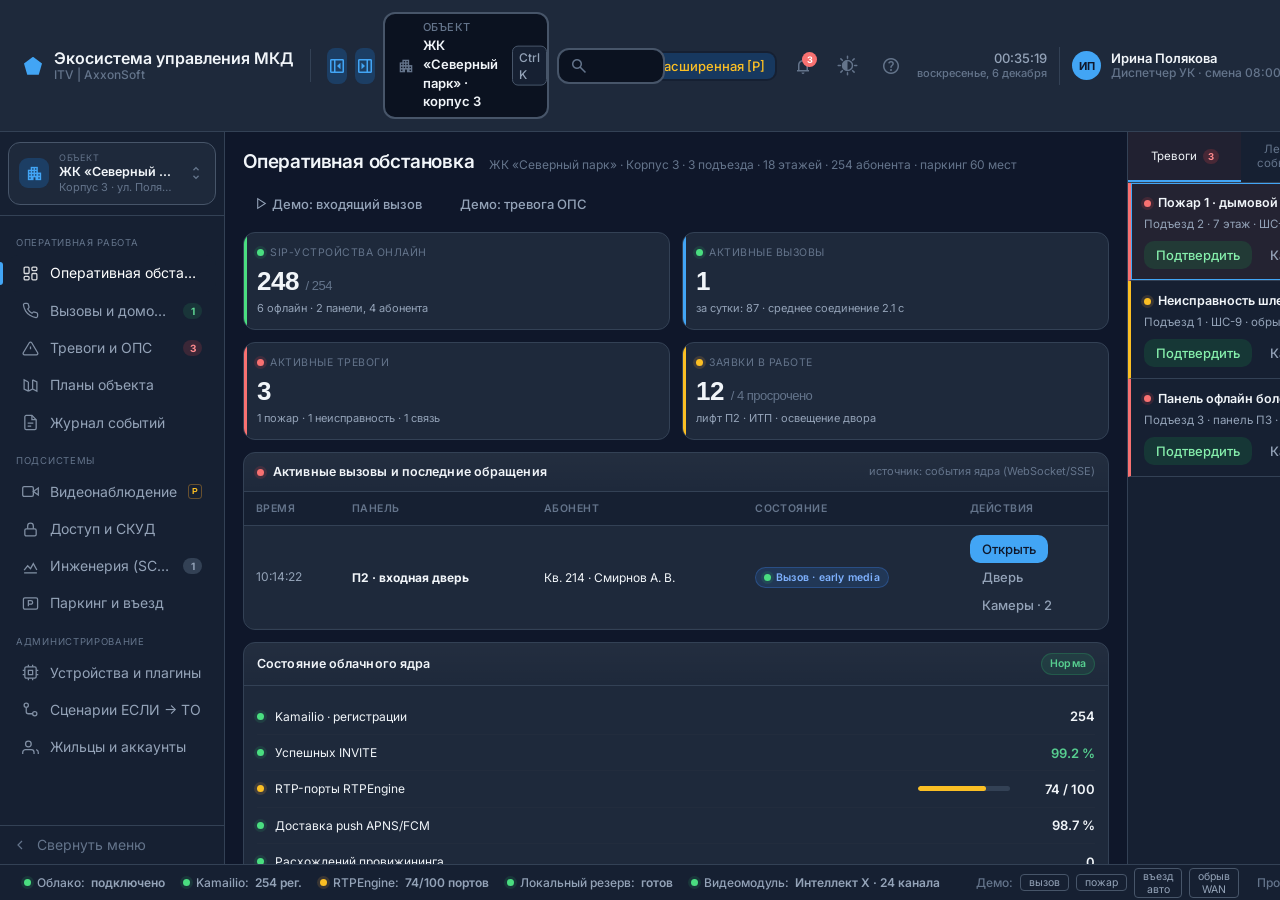
==== commit 025ab538: "11" ====
--- a/prototypes/operator/index.html
+++ b/prototypes/operator/index.html
@@ -178,7 +178,11 @@
 .mid.side-hidden #side{display:none}
 .app.concierge .dispatcher-only,
 .app.concierge #toggleRail,
-.app.concierge #toggleSideBtn{display:none}
+.app.concierge #toggleSideBtn,
+.app.concierge #mBurger,
+.app.concierge #mid,
+.app.concierge .m-nav,
+.app.concierge .statusbar{display:none}
 
 /* ---------- Верхняя панель ---------- */
 .topbar{
@@ -751,20 +755,168 @@
 .c-log{display:flex;flex-direction:column;gap:8px}
 .c-log .item{background:var(--panel);border:1px solid var(--stroke);border-radius:12px;padding:10px 12px}
 .c-log .item .tm{font-size:11px;color:var(--faint);font-weight:500}
-
-@media (max-width:720px){
-  .topbar{flex-wrap:nowrap;gap:8px;padding:8px 12px}
-  .brand{min-width:0;padding-right:8px}
-  .brand .names,.clock,.search-wrapper,.obj-picker,.seg,.duty{display:none}
-  .topbar-cluster{padding:0;flex:0}
-  .user-btn{padding:4px 4px 4px 8px;margin:0}
-  .operator-meta{display:none}
+.phone-h .menu-pop{min-width:230px}
+
+/* ---------- Выбор объекта (дома) ---------- */
+.obj-switch{display:flex;align-items:center;gap:6px;padding:10px 8px;border-bottom:1px solid var(--line);flex:0 0 auto}
+.obj-btn{
+  display:flex;align-items:center;gap:10px;flex:1;min-width:0;padding:9px 10px;text-align:left;
+  background:var(--panel);border:1px solid var(--stroke-2);border-radius:var(--radius);transition:.15s;
+}
+.obj-btn:hover{border-color:var(--accent);background:var(--accent-dim)}
+.obj-btn .ic{
+  width:30px;height:30px;flex:0 0 30px;border-radius:9px;display:grid;place-items:center;
+  background:var(--accent-dim);color:var(--accent);
+}
+.obj-btn .ic .material-symbols-outlined{font-size:19px}
+.obj-btn .tx{flex:1;min-width:0;line-height:1.3}
+.obj-btn .tx > span{display:block;overflow:hidden;text-overflow:ellipsis;white-space:nowrap}
+.obj-btn .tx .k{font-size:9px;text-transform:uppercase;letter-spacing:.7px;color:var(--txt-3)}
+.obj-btn .tx .v{font-size:12.5px;font-weight:600}
+.obj-btn .tx .s{font-size:11px;color:var(--txt-3)}
+.obj-btn .chev{color:var(--txt-3);font-size:18px}
+.rail-collapsed .obj-switch{padding:8px 5px}
+.rail-collapsed .obj-btn{justify-content:center;padding:9px 0}
+.rail-collapsed .obj-btn .tx,.rail-collapsed .obj-btn .chev{display:none}
+
+.obj-list{display:grid;gap:8px;margin:14px 0 2px}
+.obj-item{
+  display:flex;align-items:flex-start;gap:12px;width:100%;text-align:left;padding:12px 14px;
+  border:1px solid var(--stroke);border-radius:var(--radius);background:var(--panel-2);transition:.15s;
+}
+.obj-item:hover{border-color:var(--accent)}
+.obj-item.on{border-color:var(--accent);background:var(--accent-dim);box-shadow:0 0 0 3px var(--accent-ring)}
+.obj-item .ic{
+  width:36px;height:36px;flex:0 0 36px;border-radius:10px;display:grid;place-items:center;
+  background:var(--panel-3);color:var(--accent);
+}
+.obj-item .bd{flex:1;min-width:0}
+.obj-item .bd b{display:block;font-size:13.5px;font-weight:600}
+.obj-item .bd .ad{font-size:12px;color:var(--txt-3);margin:1px 0 7px}
+.obj-item .bd .st{display:flex;flex-wrap:wrap;gap:6px}
+
+/* ---------- Мобильные элементы ---------- */
+#mBurger{display:none}
+.m-close,.mobile-only{display:none}
+.rail-demo{display:none;flex-wrap:wrap;gap:6px;padding:10px 12px;border-top:1px solid var(--line);flex:0 0 auto}
+.rail-demo b{width:100%;font-size:9.5px;text-transform:uppercase;letter-spacing:.7px;color:var(--txt-3)}
+.rail-demo button{border:1px solid var(--line-2);border-radius:8px;padding:5px 10px;font-size:11.5px;color:var(--txt-2)}
+.rail-demo button:hover{background:var(--panel-2);color:var(--txt)}
+.m-nav{
+  display:none;grid-auto-flow:column;grid-auto-columns:1fr;gap:2px;
+  padding:4px 4px calc(4px + env(safe-area-inset-bottom));
+  background:var(--panel);border-top:1px solid var(--stroke);
+}
+.m-nav button{
+  display:flex;flex-direction:column;align-items:center;justify-content:center;gap:2px;
+  min-height:52px;border-radius:10px;color:var(--faint);font-size:10.5px;font-weight:500;
+}
+.m-nav button .material-symbols-outlined{font-size:21px;color:inherit}
+.m-nav button.on{background:var(--accent-dim);color:var(--accent)}
+.m-nav button .cnt{
+  position:absolute;transform:translate(14px,-14px);
+  font:700 9px/14px var(--font);min-width:14px;height:14px;padding:0 3px;border-radius:7px;
+  background:var(--crit);color:#fff;text-align:center;
+}
+.m-backdrop{position:fixed;inset:0;background:var(--overlay);z-index:60;display:none}
+body.drawer-open .m-backdrop{display:block}
+
+/* ======================= Адаптив ======================= */
+@media (max-width:1280px){
+  .g-2-1,.g-1-2{grid-template-columns:minmax(0,1fr)}
+  .g-3{grid-template-columns:repeat(2,minmax(0,1fr))}
+}
+@media (max-width:1100px){
+  .brand{min-width:0}
+  .brand .names{display:none}
+  .search-wrapper{max-width:240px}
+  .topbar .obj-picker .lbl{display:none}
+}
+
+@media (max-width:860px){
+  .topbar{flex-wrap:nowrap;gap:6px;padding:8px 10px}
+  .brand{min-width:0;padding-right:0;border-right:0}
+  .brand .names{display:none}
+  #toggleRail,#toggleSideBtn,.theme-btn{display:none}
+  #mBurger{display:inline-flex}
+  .m-close,.side-tabs .m-close{display:inline-flex;align-items:center;justify-content:center;flex:0 0 40px;width:40px;padding:0;border-bottom:2px solid transparent;color:var(--faint)}
+  .mobile-only{display:flex}
+  .topbar-cluster{flex:1;min-width:0;gap:6px}
+  .search-wrapper,.clock,.top-right .seg,.operator-meta,.user-btn .chevron,.duty{display:none}
+  .top-right{gap:0}
+  .user-btn{padding:2px;margin:0;border-left:0}
+  .topbar .obj-picker{flex:1;min-width:0;padding:5px 8px;border-width:1px;gap:6px}
+  .topbar .obj-picker .val{font-size:12px;overflow:hidden;text-overflow:ellipsis;white-space:nowrap}
+  .icon-btn{width:38px;height:38px}
+
   .mid{grid-template-columns:minmax(0,1fr)}
-  .rail,#splitRail,#splitSide,.side,.statusbar .demo{display:none}
-  .icon-btn{width:44px;height:44px}
+  #splitRail,#splitSide{display:none}
+  .rail{
+    position:fixed;top:0;bottom:0;left:0;width:min(304px,86vw);z-index:70;
+    background:var(--panel);border-right:1px solid var(--stroke);box-shadow:var(--shadow);
+    transform:translateX(-101%);transition:transform .24s ease;
+  }
+  body.rail-open .rail{transform:none}
+  .side{
+    position:fixed;top:0;bottom:0;right:0;width:min(340px,86vw);z-index:70;
+    background:var(--panel);border-left:1px solid var(--stroke);box-shadow:var(--shadow);
+    transform:translateX(101%);transition:transform .24s ease;
+  }
+  body.side-open .side{transform:none}
+  .mid.side-hidden #side{display:flex}
+  .rail-foot{display:none}
+  .rail-demo{display:flex}
+  .app:not(.concierge) .m-nav{display:grid}
+  .statusbar{display:none}
+
+  .view{padding:12px 12px 20px}
+  .view-head{gap:8px;margin-bottom:10px}
+  .view-head h1{font-size:17px}
+  .view-head .sub{width:100%;padding-bottom:0}
+  .view-head .spacer{display:none}
+  .grid.g-3,.grid.g-2,.grid.g-2-1,.grid.g-1-2{grid-template-columns:minmax(0,1fr)}
+  .grid.g-4{grid-template-columns:repeat(2,minmax(0,1fr))}
+  .kpi{padding:10px 11px}
+  .kpi .v{font-size:20px}
+  .kpi .t{font-size:9.5px}
+  .kpi .d{font-size:10.5px}
+  .card-b.flush{overflow-x:auto;-webkit-overflow-scrolling:touch}
+  table.tbl{min-width:620px}
+  .seg button{padding:6px 10px}
+
+  .video-wall,.video-wall.lay-1x1,.video-wall.lay-15{min-height:0}
+  .video-wall.lay-2x2,.video-wall.lay-3x3,.video-wall.lay-15,.video-wall.lay-all{
+    grid-template-columns:1fr 1fr;grid-template-rows:none;
+  }
+  .video-wall.lay-15 .cam-cell:first-child{grid-column:1/-1;grid-row:auto}
+  .video-wall .cam-cell{aspect-ratio:16/9;height:auto}
+  .video-wall.lay-1x1{grid-template-columns:1fr}
+  .layout-bar{overflow-x:auto;max-width:100%}
+
+  .overlay{padding:0}
+  .modal{width:100%;height:100%;max-height:100%;border-radius:0}
+  .call-grid{grid-template-columns:minmax(0,1fr)}
+  .call-video{aspect-ratio:16/9}
+  .help-overlay{padding:0}
+  .help-card,.help-card.wide{width:100%;height:100%;max-height:100%;border-radius:0;padding:18px 16px}
+  .doc-table,.keys{font-size:12px}
+  .doc-table th,.doc-table td{padding:7px 6px}
+  .toasts{right:8px;left:8px;bottom:12px}
+  .toast{min-width:0;max-width:none}
+
   .phone{width:100%;height:100%;max-height:none;border:0;border-radius:0;box-shadow:none}
   .concierge-shell{padding:0}
-  .help-card,.help-card.wide{width:calc(100% - 16px);border-radius:16px;padding:18px}
+  .app.concierge .topbar{display:none}
+  .app.concierge{grid-template-rows:minmax(0,1fr)}
+  .app.concierge.on-break{grid-template-rows:auto minmax(0,1fr)}
+}
+
+@media (max-width:430px){
+  .view{padding:10px 10px 16px}
+  .m-nav button{font-size:9.5px}
+  .card-b{padding:11px}
+  .modal-b{padding:12px}
+  .grid.g-4{grid-template-columns:minmax(0,1fr)}
 }
 </style>
 </head>
@@ -783,6 +935,9 @@
     </div>
 
     <div class="topbar-cluster">
+      <button type="button" class="icon-btn" id="mBurger" title="Меню разделов" onclick="openRailDrawer()">
+        <span class="material-symbols-outlined">menu</span>
+      </button>
       <button type="button" class="icon-btn on" id="toggleRail" title="Меню разделов" aria-pressed="true" onclick="toggleRail()">
         <span class="material-symbols-outlined">left_panel_close</span>
       </button>
@@ -790,11 +945,11 @@
         <span class="material-symbols-outlined">right_panel_close</span>
       </button>
 
-      <div class="obj-picker" onclick="toast('info','Выбор объекта','В прототипе доступен один объект: ЖК «Северный парк»')">
+      <div class="obj-picker" onclick="openObjects()" title="Переключить объект">
         <span class="material-symbols-outlined" style="font-size:18px;color:var(--faint)">apartment</span>
-        <div>
+        <div style="min-width:0">
           <div class="lbl">Объект</div>
-          <div class="val">ЖК «Северный парк» · корпус 3</div>
+          <div class="val" id="topObjName">—</div>
         </div>
         <span class="material-symbols-outlined" style="font-size:18px;color:var(--faint)">expand_more</span>
       </div>
@@ -849,7 +1004,7 @@
           </button>
           <button type="button" class="menu-item" role="menuitem" data-doc="modalEvacuation">
             <span class="material-symbols-outlined">map</span>
-            Схема эвакуации корпуса 3
+            Схема эвакуации объекта
           </button>
           <button type="button" class="menu-item" role="menuitem" data-doc="modalEmergency">
             <span class="material-symbols-outlined">local_police</span>
@@ -884,6 +1039,14 @@
             <span id="breakBtnLabel">Уйти на перерыв</span>
             <kbd>B</kbd>
           </button>
+          <button type="button" class="menu-item mobile-only" role="menuitem" onclick="closeMenus();openObjects()">
+            <span class="material-symbols-outlined">apartment</span>
+            Сменить объект
+          </button>
+          <button type="button" class="menu-item mobile-only" role="menuitem" onclick="closeMenus();applyTheme(themeMode==='light'?'dark':'light')">
+            <span class="material-symbols-outlined">contrast</span>
+            Светлая / тёмная тема
+          </button>
         </div>
       </div>
     </div>
@@ -897,6 +1060,20 @@
 
     <!-- ======================= ЛЕВОЕ МЕНЮ ======================= -->
     <nav class="rail" id="rail">
+      <div class="obj-switch">
+        <button type="button" class="obj-btn" onclick="openObjects()" title="Выбрать объект">
+          <span class="ic"><span class="material-symbols-outlined">apartment</span></span>
+          <span class="tx">
+            <span class="k">Объект</span>
+            <span class="v" id="railObjName">—</span>
+            <span class="s" id="railObjSub">—</span>
+          </span>
+          <span class="material-symbols-outlined chev">unfold_more</span>
+        </button>
+        <button type="button" class="m-close" onclick="closeDrawers()" aria-label="Закрыть меню">
+          <span class="material-symbols-outlined">close</span>
+        </button>
+      </div>
       <div class="rail-scroll">
         <div class="group-title">Оперативная работа</div>
         <div class="nav-item on" data-view="dash" onclick="go('dash')">
@@ -915,7 +1092,7 @@
         </div>
         <div class="nav-item" data-view="plan" onclick="go('plan')">
           <svg width="17" height="17" viewBox="0 0 24 24" fill="none" stroke="currentColor" stroke-width="1.8"><path d="M9 20l-6-3V4l6 3m0 13l6-3m-6 3V7m6 10l6 3V7l-6-3m0 13V4"/></svg>
-          <span class="cap">Планы этажей</span>
+          <span class="cap">Планы объекта</span>
         </div>
         <div class="nav-item" data-view="log" onclick="go('log')">
           <svg width="17" height="17" viewBox="0 0 24 24" fill="none" stroke="currentColor" stroke-width="1.8"><path d="M14 2H6a2 2 0 00-2 2v16a2 2 0 002 2h12a2 2 0 002-2V8z"/><path d="M14 2v6h6M8 13h8M8 17h5"/></svg>
@@ -955,6 +1132,14 @@
           <svg width="17" height="17" viewBox="0 0 24 24" fill="none" stroke="currentColor" stroke-width="1.8"><path d="M17 21v-2a4 4 0 00-4-4H5a4 4 0 00-4 4v2"/><circle cx="9" cy="7" r="4"/><path d="M23 21v-2a4 4 0 00-3-3.9"/></svg>
           <span class="cap">Жильцы и аккаунты</span>
         </div>
+      </div>
+      <div class="rail-demo">
+        <b>Демо-события</b>
+        <button type="button" onclick="simulateCall()">вызов</button>
+        <button type="button" onclick="simulateFire()">пожар</button>
+        <button type="button" onclick="simulateLpr()">въезд авто</button>
+        <button type="button" onclick="toggleWan()">обрыв WAN</button>
+        <button type="button" onclick="closeDrawers()">закрыть меню</button>
       </div>
       <div class="rail-foot" onclick="toggleRail()">
         <svg width="16" height="16" viewBox="0 0 24 24" fill="none" stroke="currentColor" stroke-width="1.8"><path d="M15 18l-6-6 6-6"/></svg>
@@ -976,7 +1161,7 @@
       <section class="view on" id="view-dash">
         <div class="view-head">
           <h1>Оперативная обстановка</h1>
-          <div class="sub">Обзорный экран смены · обновление в реальном времени</div>
+          <div class="sub" id="dashSub">Обзорный экран смены · обновление в реальном времени</div>
           <div class="spacer"></div>
           <button class="btn sm" onclick="simulateCall()">
             <svg width="13" height="13" viewBox="0 0 24 24" fill="none" stroke="currentColor" stroke-width="2"><path d="M5 3l14 9-14 9V3z"/></svg>
@@ -985,28 +1170,7 @@
           <button class="btn sm" onclick="simulateFire()">Демо: тревога ОПС</button>
         </div>
 
-        <div class="grid g-4" style="margin-bottom:12px">
-          <div class="kpi ok">
-            <div class="t"><span class="sd ok"></span>SIP-устройства онлайн</div>
-            <div class="v">248 <small>/ 254</small></div>
-            <div class="d">6 офлайн · 2 панели, 4 абонента</div>
-          </div>
-          <div class="kpi info">
-            <div class="t"><span class="sd ok"></span>Активные вызовы</div>
-            <div class="v" id="kpiCalls">1</div>
-            <div class="d">за сутки: 87 · среднее соединение 2.1 с</div>
-          </div>
-          <div class="kpi alarm">
-            <div class="t"><span class="sd alarm"></span>Активные тревоги</div>
-            <div class="v" id="kpiAlarms">3</div>
-            <div class="d">1 пожар · 1 неисправность · 1 связь</div>
-          </div>
-          <div class="kpi warn">
-            <div class="t"><span class="sd warn"></span>Заявки в работе</div>
-            <div class="v">12 <small>/ 4 просрочено</small></div>
-            <div class="d">лифт П2 · ИТП · освещение двора</div>
-          </div>
-        </div>
+        <div class="grid g-4" id="dashKpi" style="margin-bottom:12px"></div>
 
         <div class="grid g-2-1" style="margin-bottom:12px">
           <div class="card">
@@ -1068,74 +1232,25 @@
             <div class="card-h">
               <h3>Инженерные системы · критические параметры</h3>
               <div class="spacer"></div>
-              <span class="chip warn">1 отклонение</span>
+              <span class="chip warn" id="dashEngChip">1 отклонение</span>
             </div>
-            <div class="card-b">
-              <div class="grid g-2" style="gap:10px">
-                <div>
-                  <div class="t-mut" style="font-size:10.5px;text-transform:uppercase;letter-spacing:.5px;margin-bottom:3px">ИТП · подача Т1</div>
-                  <div style="font:600 19px var(--mono);color:#57cf90">72.4 <span style="font-size:12px;color:var(--txt-3)">°C</span></div>
-                  <svg class="spark" id="sp1"></svg>
-                </div>
-                <div>
-                  <div class="t-mut" style="font-size:10.5px;text-transform:uppercase;letter-spacing:.5px;margin-bottom:3px">Давление ХВС</div>
-                  <div style="font:600 19px var(--mono);color:#efbb72">3.1 <span style="font-size:12px;color:var(--txt-3)">бар</span></div>
-                  <svg class="spark" id="sp2"></svg>
-                </div>
-                <div>
-                  <div class="t-mut" style="font-size:10.5px;text-transform:uppercase;letter-spacing:.5px;margin-bottom:3px">Потребление э/э</div>
-                  <div style="font:600 19px var(--mono)">184 <span style="font-size:12px;color:var(--txt-3)">кВт·ч</span></div>
-                  <svg class="spark" id="sp3"></svg>
-                </div>
-                <div>
-                  <div class="t-mut" style="font-size:10.5px;text-transform:uppercase;letter-spacing:.5px;margin-bottom:3px">Расход ХВС</div>
-                  <div style="font:600 19px var(--mono)">2.7 <span style="font-size:12px;color:var(--txt-3)">м³/ч</span></div>
-                  <svg class="spark" id="sp4"></svg>
-                </div>
-              </div>
-              <div class="hr"></div>
-              <div class="gauge-row"><span class="sd ok"></span><span class="nm">Лифт П1 · этаж 7, движение вниз</span><span class="chip ok">Норма</span></div>
-              <div class="gauge-row"><span class="sd alarm"></span><span class="nm">Лифт П2 · останов между этажами 4–5</span><span class="chip alarm">Авария</span></div>
-              <div class="gauge-row"><span class="sd ok"></span><span class="nm">Насос ХВС №1 · в работе</span><span class="chip ok">Норма</span></div>
-            </div>
+            <div class="card-b" id="dashEng"></div>
           </div>
         </div>
 
         <div class="grid g-3">
           <div class="card">
             <div class="card-h"><h3>Доступ за последний час</h3></div>
-            <div class="card-b">
-              <div class="gauge-row"><span class="nm">Открытий из приложения</span><span class="vl">34</span></div>
-              <div class="gauge-row"><span class="nm">По коду / QR (гости)</span><span class="vl">7</span></div>
-              <div class="gauge-row"><span class="nm">Из вызова (DTMF)</span><span class="vl">11</span></div>
-              <div class="gauge-row"><span class="nm">Оператором вручную</span><span class="vl">3</span></div>
-              <div class="gauge-row"><span class="nm">Отказов в доступе</span><span class="vl" style="color:#ff8b8e">2</span></div>
-            </div>
+            <div class="card-b" id="dashAccess"></div>
           </div>
-          <div class="card">
-            <div class="card-h"><h3>Паркинг</h3><div class="spacer"></div><span class="chip info">42 / 60 занято</span></div>
-            <div class="card-b">
-              <div class="gauge-row"><span class="sd ok"></span><span class="nm">Шлагбаум въезд</span><span class="chip mut">Закрыт</span></div>
-              <div class="gauge-row"><span class="sd ok"></span><span class="nm">Шлагбаум выезд</span><span class="chip mut">Закрыт</span></div>
-              <div class="gauge-row"><span class="sd ok"></span><span class="nm">LPR-камера въезда <span class="chip ext" style="margin-left:4px">Р</span></span><span class="chip ok">Активна</span></div>
-              <div class="hr"></div>
-              <div class="t-mono" style="font-size:11.5px">
-                <div>10:12:04 · <b style="color:#7cc4dd">А123ВС 77</b> · белый список · кв. 214</div>
-                <div>10:08:47 · <b style="color:#7cc4dd">Е777КХ 77</b> · гостевой QR · кв. 106</div>
-                <div>09:55:12 · <b style="color:#ff8b8e">Х004ММ 50</b> · нет в списках · отказ</div>
-              </div>
-            </div>
+          <div class="card" id="dashParkCard">
+            <div class="card-h"><h3>Паркинг и въезд</h3><div class="spacer"></div><span class="chip info" id="dashParkChip">—</span></div>
+            <div class="card-b" id="dashPark"></div>
           </div>
           <div class="card">
             <div class="card-h"><h3>Смена и регламент</h3></div>
             <div class="card-b">
-              <div class="kv">
-                <div class="k">Оператор</div><div>Полякова И. · Диспетчер УК</div>
-                <div class="k">Смена</div><div>08:00 – 20:00 (осталось 9 ч 22 м)</div>
-                <div class="k">Обработано тревог</div><div>7 из 10</div>
-                <div class="k">Среднее время реакции</div><div>00:41</div>
-                <div class="k">Не подтверждено</div><div style="color:#ff8b8e">3 тревоги</div>
-              </div>
+              <div class="kv" id="dashShift"></div>
               <div class="hr"></div>
               <button class="btn sm" style="width:100%" onclick="toast('info','Передача смены','Форма передачи смены — вне объёма прототипа')">Передать смену</button>
             </div>
@@ -1229,19 +1344,15 @@
       <!-- ============ ПЛАНЫ ЭТАЖЕЙ ============ -->
       <section class="view" id="view-plan">
         <div class="view-head">
-          <h1>Интерактивный план этажа</h1>
-          <div class="sub">Корпус 3 · подъезд 2 · 7 этаж</div>
+          <h1>Планы объекта</h1>
+          <div class="sub" id="planSub">—</div>
           <div class="spacer"></div>
-          <div class="seg" id="planTabs">
-            <button type="button" class="on" data-plan="floor7">7 этаж</button>
-            <button type="button" data-plan="parking">Паркинг −1</button>
-            <button type="button" data-plan="yard">Двор</button>
-          </div>
+          <div class="seg" id="planTabs"></div>
         </div>
 
         <div class="grid g-2-1">
           <div class="card">
-            <div class="card-h"><h3>План · подъезд 2, этаж 7</h3><div class="spacer"></div><span class="hint">клик по маркеру — карточка устройства</span></div>
+            <div class="card-h"><h3 id="planTitle">План</h3><div class="spacer"></div><span class="hint">клик по маркеру — карточка устройства</span></div>
             <div class="plan-wrap">
               <div id="planRoot"></div>
               <div class="legend">
@@ -1383,12 +1494,7 @@
             <div class="card-b flush">
               <table class="tbl">
                 <thead><tr><th>Код</th><th>Кому</th><th>Осталось</th></tr></thead>
-                <tbody>
-                  <tr><td class="t-mono">PIN 7734</td><td>Курьер · кв. 214<div class="t-mut" style="font-size:11px">подъезд 2, дверь</div></td><td><span class="chip warn">28 мин</span></td></tr>
-                  <tr><td class="t-mono">QR ·  a7f2…</td><td>Гость · кв. 106<div class="t-mut" style="font-size:11px">калитка двора + подъезд 1</div></td><td><span class="chip ok">3 ч 12 м</span></td></tr>
-                  <tr><td class="t-mono">PIN 1190</td><td>Сервис лифта<div class="t-mut" style="font-size:11px">техпомещение −1</div></td><td><span class="chip ok">1 сутки</span></td></tr>
-                  <tr><td class="t-mono">QR · c31b…</td><td>Доставка · кв. 703<div class="t-mut" style="font-size:11px">1 проход</div></td><td><span class="chip warn">9 мин</span></td></tr>
-                </tbody>
+                <tbody id="guestTable"></tbody>
               </table>
             </div>
           </div>
@@ -1415,8 +1521,8 @@
                   <path d="M60 90 H360 V150 H620" stroke="#c0483f"/>
                   <path d="M60 250 H360 V190 H620" stroke="#3d6ea8"/>
                 </g>
-                <text x="70" y="76" fill="#e08c84" font-size="12">Т1 подача · 72.4 °C</text>
-                <text x="70" y="278" fill="#8ab0dd" font-size="12">Т2 обратка · 46.1 °C</text>
+                <text x="70" y="76" fill="#e08c84" font-size="12" id="itpT1">Т1 подача · 72.4 °C</text>
+                <text x="70" y="278" fill="#8ab0dd" font-size="12" id="itpT2">Т2 обратка · 46.1 °C</text>
                 <!-- теплообменник -->
                 <rect x="620" y="110" width="130" height="120" rx="6" fill="#151f2e" stroke="#3f5061" stroke-width="2"/>
                 <g stroke="#3f5061" stroke-width="2" fill="none">
@@ -1437,10 +1543,10 @@
                 <!-- датчики -->
                 <g><circle cx="200" cy="90" r="9" fill="#2ea865"/><text x="200" y="66" fill="#57cf90" font-size="11" text-anchor="middle">TT-01</text></g>
                 <g><circle cx="200" cy="250" r="9" fill="#2ea865"/><text x="200" y="230" fill="#57cf90" font-size="11" text-anchor="middle">TT-02</text></g>
-                <g><circle cx="500" cy="150" r="9" fill="#e8a33d"/><text x="500" y="130" fill="#efbb72" font-size="11" text-anchor="middle">PT-03 · 3.1 бар</text></g>
+                <g><circle cx="500" cy="150" r="9" fill="#e8a33d"/><text x="500" y="130" fill="#efbb72" font-size="11" text-anchor="middle" id="itpPt">PT-03 · 3.1 бар</text></g>
                 <!-- узел учёта -->
                 <rect x="780" y="120" width="90" height="100" rx="6" fill="#151f2e" stroke="#3f5061" stroke-width="2"/>
-                <text x="825" y="160" fill="#dde5ef" font-size="15" text-anchor="middle" font-family="monospace">184</text>
+                <text x="825" y="160" fill="#dde5ef" font-size="15" text-anchor="middle" font-family="monospace" id="itpEm">184</text>
                 <text x="825" y="178" fill="#6b7889" font-size="10" text-anchor="middle">кВт·ч</text>
                 <text x="825" y="110" fill="#9aa8ba" font-size="12" text-anchor="middle">Узел учёта</text>
               </svg>
@@ -1465,15 +1571,11 @@
         </div>
 
         <div class="card">
-          <div class="card-h"><h3>Лифтовое оборудование</h3><div class="spacer"></div><span class="chip alarm">1 авария</span></div>
+          <div class="card-h"><h3>Лифтовое оборудование</h3><div class="spacer"></div><span class="chip mut" id="liftsChip">—</span></div>
           <div class="card-b flush">
             <table class="tbl">
               <thead><tr><th>Лифт</th><th>Этаж</th><th>Направление</th><th>Двери</th><th>Состояние</th><th style="width:200px">Действия</th></tr></thead>
-              <tbody>
-                <tr><td><b>П1 · Л1</b></td><td class="t-mono">7</td><td>вниз</td><td>закрыты</td><td><span class="chip ok">Норма</span></td><td><button class="btn sm ghost" onclick="toast('info','Связь с кабиной','SIP-вызов на переговорное устройство кабины П1·Л1')">Связь</button> <button class="btn sm ghost ext-hide" onclick="openLinkedVideo('lift-p1')">Камеры</button></td></tr>
-                <tr class="sel"><td><b>П2 · Л2</b></td><td class="t-mono">4–5</td><td>—</td><td>закрыты</td><td><span class="chip alarm">Останов между этажами</span></td><td><button class="btn sm danger" onclick="toast('err','Заявка создана','Аварийная заявка №4412 передана в лифтовую службу')">Заявка</button> <button class="btn sm ghost ext-hide" onclick="openLinkedVideo('lift-p2')">Камеры</button></td></tr>
-                <tr><td><b>П3 · Л1</b></td><td class="t-mono">1</td><td>стоянка</td><td>открыты</td><td><span class="chip ok">Норма</span></td><td><button class="btn sm ghost">Связь</button></td></tr>
-              </tbody>
+              <tbody id="liftsTable"></tbody>
             </table>
           </div>
         </div>
@@ -1488,16 +1590,11 @@
           <span class="chip mut">Денежные операции в объём не входят</span>
         </div>
 
-        <div class="grid g-4" style="margin-bottom:12px">
-          <div class="kpi info"><div class="t">Занято мест</div><div class="v">42 <small>/ 60</small></div><div class="d">18 свободно · гостевых 4</div></div>
-          <div class="kpi ok"><div class="t">Проездов за сутки</div><div class="v">137</div><div class="d">авто по списку 121 · гости 16</div></div>
-          <div class="kpi ok"><div class="t">Точность LPR <span class="chip ext">Р</span></div><div class="v">96.4 <small>%</small></div><div class="d">среднее время открытия 1.4 с</div></div>
-          <div class="kpi warn"><div class="t">Отказов в проезде</div><div class="v">5</div><div class="d">нет в списках · истёк пропуск</div></div>
-        </div>
+        <div class="grid g-4" id="parkKpi" style="margin-bottom:12px"></div>
 
         <div class="grid g-2" style="margin-bottom:12px">
           <div class="card">
-            <div class="card-h"><h3>Въездная группа · шлагбаум</h3><div class="spacer"></div><span class="chip mut">Закрыт</span></div>
+            <div class="card-h"><h3 id="parkEntryTitle">Въездная группа · шлагбаум</h3><div class="spacer"></div><span class="chip mut">Закрыт</span></div>
             <div class="card-b">
               <div class="ext-hide" id="parkCam" style="aspect-ratio:16/9;margin-bottom:11px"></div>
               <button class="btn sm ext-hide" style="width:100%;margin-bottom:11px" onclick="openLinkedVideo('park-entry')">Карусель камер въезда</button>
@@ -1526,12 +1623,7 @@
           <div class="card-b flush">
             <table class="tbl">
               <thead><tr><th>Номер</th><th>Квартира</th><th>Владелец</th><th>Место</th><th>Действует до</th><th>Состояние</th></tr></thead>
-              <tbody>
-                <tr><td class="t-mono"><b>А123ВС 77</b></td><td>214</td><td>Смирнов А. В.</td><td>−1 · м. 34</td><td class="t-mut">бессрочно</td><td><span class="chip ok">Активен</span></td></tr>
-                <tr><td class="t-mono"><b>О555ТТ 77</b></td><td>106</td><td>Ковалёва М. И.</td><td>−1 · м. 12</td><td class="t-mut">бессрочно</td><td><span class="chip ok">Активен</span></td></tr>
-                <tr><td class="t-mono"><b>Р909НН 190</b></td><td>703</td><td>Гуськов Д. П.</td><td>−2 · м. 51</td><td class="t-mut">31.10.2026</td><td><span class="chip warn">Истекает</span></td></tr>
-                <tr><td class="t-mono"><b>Т321ММ 77</b></td><td>412</td><td>Ершова Н. С.</td><td>−1 · м. 07</td><td class="t-mut">бессрочно</td><td><span class="chip mut">Заблокирован</span></td></tr>
-              </tbody>
+              <tbody id="whiteTable"></tbody>
             </table>
           </div>
         </div>
@@ -1594,10 +1686,10 @@
               <svg width="14" height="14" viewBox="0 0 24 24" fill="none" stroke="currentColor" stroke-width="1.9" style="color:var(--txt-3)"><circle cx="11" cy="11" r="7"/><path d="M20 20l-3.5-3.5"/></svg>
               <input placeholder="Квартира, ФИО, SIP-номер, email…">
             </div>
-            <span class="chip mut">254 аккаунта</span>
-            <span class="chip ok">248 онлайн</span>
-            <span class="chip warn">6 офлайн</span>
-            <span class="chip info">312 устройств с push</span>
+            <span class="chip mut" id="resTotal">—</span>
+            <span class="chip ok" id="resOnline">—</span>
+            <span class="chip warn" id="resOffline">—</span>
+            <span class="chip info" id="resPush">—</span>
           </div>
         </div>
 
@@ -1622,6 +1714,9 @@
       <div class="side-tabs">
         <button class="on" id="tabAlarms" onclick="openSide('alarms')">Тревоги <span class="n alarm" id="sideAlarmN">3</span></button>
         <button id="tabEvents" onclick="openSide('events')">Лента событий <span class="n" id="sideEvN">live</span></button>
+        <button type="button" class="m-close" onclick="closeDrawers()" aria-label="Закрыть панель">
+          <span class="material-symbols-outlined">close</span>
+        </button>
       </div>
 
       <div class="side-pane on" id="pane-alarms">
@@ -1648,43 +1743,47 @@
       <div class="phone-h">
         <span class="material-symbols-outlined" style="color:var(--accent)">apartment</span>
         <div class="who">
-          <strong>Консьерж · подъезд 2</strong>
-          <span>ЖК «Северный парк» · корпус 3</span>
+          <strong id="cPost">Консьерж</strong>
+          <span id="cObject">—</span>
         </div>
         <span class="duty" id="cDuty">На посту</span>
+        <div class="menu" id="cMenu">
+          <button type="button" class="icon-btn" aria-haspopup="menu" aria-expanded="false" title="Меню">
+            <span class="material-symbols-outlined">more_vert</span>
+          </button>
+          <div class="menu-pop" role="menu" hidden>
+            <button type="button" class="menu-item" role="menuitem" onclick="closeMenus();openObjects()">
+              <span class="material-symbols-outlined">apartment</span> Сменить объект
+            </button>
+            <button type="button" class="menu-item" role="menuitem" onclick="closeMenus();toggleBreak()">
+              <span class="material-symbols-outlined">coffee</span> Перерыв / на пост
+            </button>
+            <button type="button" class="menu-item" role="menuitem" onclick="closeMenus();applyTheme(themeMode==='light'?'dark':'light')">
+              <span class="material-symbols-outlined">contrast</span> Светлая / тёмная тема
+            </button>
+            <div class="menu-sep"></div>
+            <button type="button" class="menu-item" role="menuitem" onclick="closeMenus();setRole('dispatcher')">
+              <span class="material-symbols-outlined">desktop_windows</span> АРМ диспетчера УК
+            </button>
+          </div>
+        </div>
       </div>
 
       <div class="phone-b" id="cViewCall">
-        <div class="c-call ringing" id="cIncoming">
-          <div style="display:flex;align-items:center;gap:8px;margin-bottom:8px">
-            <span class="sd alarm"></span>
-            <b>Входящий вызов</b>
-            <span class="chip info" style="margin-left:auto">Early media</span>
-          </div>
-          <div id="cCam" style="margin-bottom:10px;aspect-ratio:16/9"></div>
-          <div style="font-size:13px;margin-bottom:12px">Панель подъезда вызывает <b>кв. 214</b> · Смирнов А. В. не ответил 12 с, вызов переведён на консьержа.</div>
-          <div style="display:grid;grid-template-columns:1fr 1fr;gap:8px">
-            <button class="btn ok" onclick="answerCall();goC('call')">Ответить</button>
-            <button class="btn danger" onclick="closeCall()">Отклонить</button>
-            <button class="btn primary" style="grid-column:1/-1" onclick="quickUnlock('Подъезд 2 · входная дверь')">Открыть дверь</button>
-          </div>
-        </div>
+        <div class="c-call ringing" id="cIncoming"></div>
         <div class="mini-note">Консьерж отвечает со своего SIP-аккаунта на планшете. Браузерный WebRTC не требуется — так устроено ядро на этапе 1.</div>
       </div>
 
       <div class="phone-b" id="cViewDoors" hidden>
-        <div style="font-size:13px;font-weight:600;margin-bottom:10px">Точки доступа подъезда 2</div>
-        <div class="c-door"><span class="sd ok"></span><b>Входная дверь П2</b><button class="btn sm ghost" onclick="openLinkedVideo('door-p2')">Видео</button><button class="btn primary sm" onclick="quickUnlock('Подъезд 2 · входная дверь')">Открыть</button></div>
-        <div class="c-door"><span class="sd ok"></span><b>Калитка двора</b><button class="btn sm ghost" onclick="openLinkedVideo('door-gate')">Видео</button><button class="btn primary sm" onclick="quickUnlock('Калитка двора')">Открыть</button></div>
-        <div class="c-door"><span class="sd ok"></span><b>Тамбур 1 этажа</b><button class="btn sm ghost" onclick="openLinkedVideo('door-p2')">Видео</button><button class="btn primary sm" onclick="quickUnlock('Тамбур П2 · 1 этаж')">Открыть</button></div>
-        <div class="c-door"><span class="sd ok"></span><b>Шлагбаум въезд</b><button class="btn sm ghost" onclick="openLinkedVideo('park-entry')">Видео</button><button class="btn primary sm" onclick="toast('ok','Шлагбаум открыт','Въезд · команда unlock · консьерж Волков С.')">Открыть</button></div>
+        <div style="font-size:13px;font-weight:600;margin-bottom:10px" id="cDoorsTitle">Точки доступа</div>
+        <div id="cDoorsList"></div>
         <div class="hr"></div>
         <div style="font-size:13px;font-weight:600;margin-bottom:10px">Гостевой код</div>
-        <button class="btn primary" style="width:100%" onclick="toast('ok','Гостевой код','PIN 4821 · 4 часа · 1 проход · подъезд 2')">Выдать PIN курьеру</button>
+        <button class="btn primary" style="width:100%" onclick="toast('ok','Гостевой код','PIN 4821 · 4 часа · 1 проход')">Выдать PIN курьеру</button>
       </div>
 
       <div class="phone-b" id="cViewLog" hidden>
-        <div style="font-size:13px;font-weight:600;margin-bottom:10px">Журнал подъезда 2</div>
+        <div style="font-size:13px;font-weight:600;margin-bottom:10px" id="cLogTitle">Журнал поста</div>
         <div class="c-log" id="cLog"></div>
       </div>
 
@@ -1722,10 +1821,29 @@
     </div>
   </section>
 
+  <!-- ======================= МОБИЛЬНАЯ НАВИГАЦИЯ ======================= -->
+  <nav class="m-nav" id="mNav" aria-label="Основные разделы">
+    <button type="button" data-view="dash" onclick="go('dash')">
+      <span class="material-symbols-outlined">dashboard</span>Обстановка
+    </button>
+    <button type="button" data-view="calls" onclick="go('calls')">
+      <span class="material-symbols-outlined">call</span>Вызовы
+    </button>
+    <button type="button" data-view="alarms" onclick="go('alarms')">
+      <span class="material-symbols-outlined">warning</span>Тревоги
+    </button>
+    <button type="button" data-view="plan" onclick="go('plan')">
+      <span class="material-symbols-outlined">map</span>Планы
+    </button>
+    <button type="button" onclick="openRailDrawer()">
+      <span class="material-symbols-outlined">menu</span>Ещё
+    </button>
+  </nav>
+
   <!-- ======================= НИЖНЯЯ СТРОКА ======================= -->
   <footer class="statusbar">
     <div class="s"><span class="sd ok" id="stCloud"></span>Облако: <b>подключено</b></div>
-    <div class="s"><span class="sd ok"></span>Kamailio: <b>254 рег.</b></div>
+    <div class="s"><span class="sd ok"></span>Kamailio: <b id="stKam">254 рег.</b></div>
     <div class="s"><span class="sd warn"></span>RTPEngine: <b>74/100 портов</b></div>
     <div class="s"><span class="sd ok"></span>Локальный резерв: <b id="stLocal">готов</b></div>
     <div class="s"><span class="sd ok" id="stVms"></span>Видеомодуль: <b id="stVmsTxt">Интеллект X · 24 канала</b></div>
@@ -1737,9 +1855,11 @@
       <button onclick="simulateLpr()">въезд авто</button>
       <button onclick="toggleWan()" id="wanBtn">обрыв WAN</button>
     </div>
-    <div class="s t-mut">Прототип · ITV | AxxonSoft · v1.0</div>
+    <div class="s t-mut">Прототип · ITV | AxxonSoft · v1.1</div>
   </footer>
 </div>
+
+<div class="m-backdrop" id="mBackdrop" onclick="closeDrawers()"></div>
 
 <!-- ======================= МОДАЛЬНОЕ ОКНО ВЫЗОВА ======================= -->
 <div class="overlay" id="callOverlay">
@@ -1757,7 +1877,7 @@
       <div class="ring">
         <span class="w"></span>
         <div>
-          <div class="t">Панель «Подъезд 2 · входная дверь» вызывает кв. 214</div>
+          <div class="t" id="callRingTitle">—</div>
           <div style="font-size:11.5px;color:var(--txt-2)">Абонент не ответил 12 с · вызов переведён на консьержа</div>
         </div>
         <div class="timer" id="callTimer">00:12</div>
@@ -1771,9 +1891,9 @@
 
         <div>
           <div class="call-meta">
-            <div class="row"><span>Панель</span><b>П2 · входная дверь</b></div>
-            <div class="row"><span>Вызываемый</span><b>Кв. 214 · SIP 214</b></div>
-            <div class="row"><span>Жилец</span><b>Смирнов А. В.</b></div>
+            <div class="row"><span>Панель</span><b id="callMetaPanel">—</b></div>
+            <div class="row"><span>Вызываемый</span><b id="callMetaFlat">—</b></div>
+            <div class="row"><span>Жилец</span><b id="callMetaWho">—</b></div>
             <div class="row"><span>Устройства абонента</span><b>2 (iPhone, Android)</b></div>
             <div class="row"><span>Push</span><b style="color:#57cf90">доставлен 0.9 с</b></div>
             <div class="row"><span>Call-ID</span><b class="t-mono" style="font-size:11px">a7f3c9…e12b</b></div>
@@ -1806,6 +1926,25 @@
         </div>
       </div>
     </div>
+  </div>
+</div>
+
+<div class="help-overlay" id="modalObjects" hidden>
+  <div class="help-card wide" role="dialog" aria-modal="true">
+    <h3>Объекты на обслуживании</h3>
+    <p class="muted">Оператор ведёт несколько домов. Переключение меняет камеры, планы, точки доступа, ОПС, паркинг и журнал.</p>
+    <div class="obj-list" id="objList"></div>
+    <p class="muted" style="margin-top:12px">Конфигурация поставки (базовая / расширенная [Р]) задаётся для каждого объекта отдельно и применяется при переключении.</p>
+    <div class="help-actions"><button type="button" class="btn primary" data-close="modalObjects">Закрыть</button></div>
+  </div>
+</div>
+
+<div class="help-overlay" id="modalCam" hidden>
+  <div class="help-card wide" role="dialog" aria-modal="true">
+    <h3 id="camModalTitle">Связанные камеры</h3>
+    <p class="muted" id="camModalSub">Карусель камер, привязанных к объекту</p>
+    <div id="camModalBody" style="margin-top:14px"></div>
+    <div class="help-actions"><button type="button" class="btn primary" data-close="modalCam">Закрыть</button></div>
   </div>
 </div>
 
@@ -1836,18 +1975,10 @@
 <div class="help-overlay" id="modalContacts" hidden>
   <div class="help-card wide" role="dialog" aria-modal="true">
     <h3>Телефоны ответственных</h3>
-    <p class="muted">Справочник ЖК «Северный парк», корпус 3. Реальный список подтягивается из карточки объекта.</p>
+    <p class="muted" id="contactsSub">Справочник объекта. Реальный список подтягивается из карточки объекта.</p>
     <table class="doc-table">
       <thead><tr><th>Роль</th><th>ФИО</th><th>Телефон</th><th>Доступность</th></tr></thead>
-      <tbody>
-        <tr><td>Диспетчер УК (эта смена)</td><td>Полякова И. П.</td><td><b>+7 495 120-41-00</b></td><td>08:00–20:00</td></tr>
-        <tr><td>Старший смены УК</td><td>Петрова М. В.</td><td><b>+7 495 120-41-01</b></td><td>Круглосуточно</td></tr>
-        <tr><td>Консьерж подъезда 2</td><td>Волков С. А.</td><td><b>+7 916 480-22-14</b></td><td>08:00–22:00</td></tr>
-        <tr><td>Аварийная служба лифтов</td><td>Мослифт · дежурный</td><td><b>+7 495 777-01-01</b></td><td>Круглосуточно</td></tr>
-        <tr><td>Дежурный ИТП</td><td>Гаврилов П. С.</td><td><b>+7 495 120-41-22</b></td><td>Круглосуточно</td></tr>
-        <tr><td>Сервис домофонии</td><td>ITV | AxxonSoft</td><td><b>+7 800 555-08-08</b></td><td>Круглосуточно, SLA 4 ч</td></tr>
-        <tr><td>Управляющий ЖК</td><td>Литвинова О. Н.</td><td><b>+7 903 771-60-40</b></td><td>Только критические</td></tr>
-      </tbody>
+      <tbody id="contactsTable"></tbody>
     </table>
     <div class="help-actions"><button type="button" class="btn primary" data-close="modalContacts">Закрыть</button></div>
   </div>
@@ -1889,8 +2020,8 @@
 
 <div class="help-overlay" id="modalEvacuation" hidden>
   <div class="help-card wide" role="dialog" aria-modal="true">
-    <h3>Схема эвакуации · корпус 3, 1-й этаж</h3>
-    <p class="muted">План, привязанный к карточке объекта. Сборный пункт — двор со стороны детской площадки.</p>
+    <h3 id="evacTitle">Схема эвакуации · 1-й этаж</h3>
+    <p class="muted" id="evacSub">План, привязанный к карточке объекта. Сборный пункт — двор со стороны детской площадки.</p>
     <div class="doc-figure">
       <svg viewBox="0 0 640 372" role="img" aria-label="План эвакуации первого этажа корпуса 3">
         <rect width="640" height="372" fill="#f8fafc"/>
@@ -2004,12 +2135,14 @@
   document.querySelectorAll('.view').forEach(e=>e.classList.remove('on'));
   document.getElementById('view-'+v).classList.add('on');
   document.querySelectorAll('.nav-item').forEach(e=>e.classList.toggle('on', e.dataset.view===v));
+  document.querySelectorAll('#mNav button').forEach(e=>e.classList.toggle('on', e.dataset.view===v));
   document.getElementById('main').scrollTop=0;
+  closeDrawers();
   if(v==='video'){
     if(!opts.keepSet){
       videoSet=null;
       const sub=document.getElementById('videoSub');
-      if(sub) sub.textContent='Подключённый видеомодуль · Интеллект X / Axxon One';
+      if(sub) sub.textContent='Подключённый видеомодуль · '+(OBJ.stat.vms||'—');
     }
     renderVideoWall();
   }
@@ -2025,15 +2158,24 @@
   if(ts){ts.classList.toggle('on',sideOn);ts.setAttribute('aria-pressed',String(sideOn));}
 }
 function toggleRail(){
+  if(isMobile()){
+    document.body.classList.contains('rail-open') ? closeDrawers() : openRailDrawer();
+    return;
+  }
   document.getElementById('mid').classList.toggle('rail-collapsed');
   syncPanelButtons();
 }
 function toggleSide(){
+  if(isMobile()){
+    document.body.classList.contains('side-open') ? closeDrawers() : openSideDrawer();
+    return;
+  }
   document.getElementById('mid').classList.toggle('side-hidden');
   syncPanelButtons();
 }
 function openSide(t){
   document.getElementById('mid').classList.remove('side-hidden');
+  if(isMobile()){ document.body.classList.remove('rail-open'); openSideDrawer(); }
   document.getElementById('pane-alarms').classList.toggle('on',t==='alarms');
   document.getElementById('pane-events').classList.toggle('on',t==='events');
   document.getElementById('tabAlarms').classList.toggle('on',t==='alarms');
@@ -2041,13 +2183,14 @@
 }
 
 /* ---------- Конфигурация поставки ---------- */
-function setConfig(c){
+function setConfig(c,silent){
   document.body.classList.toggle('basic', c==='basic');
   document.body.classList.toggle('ext', c==='ext');
   document.getElementById('cfgBasic').classList.toggle('on', c==='basic');
   document.getElementById('cfgExt').classList.toggle('on', c==='ext');
   document.getElementById('stVms').className = 'sd '+(c==='ext'?'ok':'off');
-  document.getElementById('stVmsTxt').textContent = c==='ext' ? 'Интеллект X · 24 канала' : 'не подключён';
+  document.getElementById('stVmsTxt').textContent = c==='ext' ? (OBJ.stat.vms||'подключён') : 'не подключён';
+  if(silent) return;
   toast(c==='ext'?'ok':'warn', c==='ext'?'Расширенная конфигурация':'Базовая конфигурация',
     c==='ext' ? 'Видеомодуль подключён: live, архив, аналитика, ACFA и LPR доступны'
               : 'Лицензии VMS не требуются. Функции [Р] скрыты, доступны базовые пути без видео');
@@ -2075,10 +2218,6 @@
   el.innerHTML='<path d="'+area+'" fill="'+color+'" opacity=".13"/><path d="'+line+'" fill="none" stroke="'+color+'" stroke-width="1.6" stroke-linejoin="round"/>';
 }
 const rnd=(base,spread,n)=>Array.from({length:n},(_,i)=>base+Math.sin(i/2.2)*spread*.6+(Math.random()-.5)*spread);
-spark('sp1',rnd(72,2.2,24),'#2ea865');
-spark('sp2',rnd(3.1,.5,24),'#e8a33d');
-spark('sp3',rnd(180,32,24),'#3d8bfd');
-spark('sp4',rnd(2.7,.9,24),'#7d5bd6');
 
 /* ---------- Камеры, сцены, связи объект↔камера ---------- */
 const SCENES={
@@ -2093,60 +2232,714 @@
   dock:`<rect width="320" height="180" fill="#1a2130"/><rect width="320" height="96" fill="#101724"/><polygon points="0,180 320,180 300,96 20,96" fill="#39414f"/><rect x="96" y="14" width="150" height="96" rx="4" fill="#54606f"/><g fill="#d9a13a"><rect x="96" y="110" width="150" height="6"/></g><g fill="#141a26" opacity=".9"><path d="M256 152c0-21 4-33 8-33s8 12 8 33z"/><circle cx="264" cy="113" r="7"/></g>`,
   yard:`<rect width="320" height="180" fill="#1c2434"/><rect width="320" height="22" fill="#141b28"/><rect x="20" y="22" width="280" height="76" fill="#0b111d"/><g fill="#4a7f5a"><ellipse cx="80" cy="86" rx="28" ry="16"/><ellipse cx="240" cy="80" rx="36" ry="18"/></g><polygon points="0,180 320,180 304,104 16,104" fill="#39435a"/><g fill="#1a2333"><path d="M79 142c0-27 4-42 8-42s8 15 8 42z"/><circle cx="87" cy="95" r="8"/></g>`
 };
-const CAMERAS={
-  'cam-p1':{name:'П1 · входная дверь',scene:'entrance',res:'H.264 · 1920×1080'},
-  'cam-p2':{name:'П2 · входная дверь',scene:'entrance',res:'H.264 · 1920×1080'},
-  'cam-p3':{name:'П3 · входная дверь',scene:'corridor',res:'H.264 · 1920×1080'},
-  'cam-gate':{name:'Калитка двора',scene:'gate',res:'H.264 · 1920×1080'},
-  'cam-yard':{name:'Двор · детская площадка',scene:'yard',res:'H.265 · 2560×1440'},
-  'cam-hall':{name:'Холл П2 · 1 этаж',scene:'hall',res:'H.264 · 1280×720'},
-  'cam-f7':{name:'Холл П2 · 7 этаж',scene:'corridor',res:'H.264 · 1920×1080'},
-  'cam-lift':{name:'Лифтовой холл П2',scene:'hall',res:'H.264 · 1280×720'},
-  'cam-park':{name:'LPR · въезд на паркинг',scene:'barrier',res:'H.264 · 1920×1080'},
-  'cam-park-out':{name:'LPR · выезд',scene:'barrier',res:'H.264 · 1920×1080'},
-  'cam-ramp':{name:'Паркинг −1 · рампа',scene:'dock',res:'H.264 · 1920×1080'},
-  'cam-itp':{name:'ИТП · насосная',scene:'server',res:'H.264 · 1280×720'},
-  'cam-elec':{name:'Электрощитовая',scene:'racks',res:'H.264 · 1280×720'},
-  'cam-kpp':{name:'КПП двора',scene:'checkpoint',res:'H.264 · 1920×1080'}
-};
-const CAM_IDS=Object.keys(CAMERAS);
-const CAM_LINKS={
-  'panel-p1':['cam-p1'],
-  'panel-p2':['cam-p2','cam-hall'],
-  'panel-p3':['cam-p3'],
-  'gate-k1':['cam-gate','cam-yard','cam-kpp'],
-  'entry-v1':['cam-park','cam-park-out','cam-ramp'],
-  'fire-sh14':['cam-f7','cam-lift','cam-hall'],
-  'fire-sh9':['cam-p1','cam-hall'],
-  'fire-sh7':['cam-p1','cam-yard'],
-  'door-p1':['cam-p1'],
-  'door-p2':['cam-p2','cam-hall'],
-  'door-p3':['cam-p3'],
-  'door-gate':['cam-gate','cam-yard'],
-  'door-tambur':['cam-f7'],
-  'door-tech':['cam-elec','cam-itp'],
-  'door-elec':['cam-elec'],
-  'lift-p1':['cam-lift'],
-  'lift-p2':['cam-lift','cam-f7','cam-hall'],
-  'itp':['cam-itp','cam-elec'],
-  'park-entry':['cam-park','cam-ramp','cam-park-out'],
-  'leak':['cam-f7'],
-  'cam-f7':['cam-f7'],
-  'panel-call':['cam-p2','cam-hall']
-};
-CAM_IDS.forEach(id=>{ if(!CAM_LINKS[id]) CAM_LINKS[id]=[id]; });
+/* =========================================================
+   Объекты обслуживания (дома). Оператор ведёт несколько
+   объектов; переключение меняет весь набор данных: камеры,
+   планы, точки доступа, ОПС, паркинг, жильцов и журнал.
+   ========================================================= */
+const PLAN_SHELL='<rect x="16" y="16" width="608" height="368" rx="6" fill="var(--map-floor)" stroke="var(--stroke-2)" stroke-width="2"/>';
+const room=(x,y,w,h,alt)=>'<rect x="'+x+'" y="'+y+'" width="'+w+'" height="'+h+'" fill="var(--map-room'+(alt?'-2':'')+')" stroke="var(--stroke-2)"/>';
+const label=(x,y,t)=>'<text x="'+x+'" y="'+y+'" text-anchor="middle">'+t+'</text>';
+const labels=inner=>'<g fill="var(--map-label)" font-size="12" font-family="Inter, sans-serif">'+inner+'</g>';
+
+const OBJECTS=[
+/* ============================================================ */
+{
+  id:'sp3',
+  name:'ЖК «Северный парк»',
+  unit:'Корпус 3',
+  short:'Северный парк · к3',
+  addr:'Москва, ул. Полярная, 14, корпус 3',
+  facts:'3 подъезда · 18 этажей · 254 абонента · паркинг 60 мест',
+  config:'ext',
+  chips:[['ok','254 SIP-аккаунта'],['ext','Видеомодуль · 24 канала'],['alarm','3 тревоги']],
+  stat:{kam:'254 рег.',rtp:'74/100 портов',vms:'Интеллект X · 24 канала'},
+  kpi:{sipOn:248,sipAll:254,sipNote:'6 офлайн · 2 панели, 4 абонента',
+       callNote:'за сутки: 87 · среднее соединение 2.1 с',
+       alarmNote:'1 пожар · 1 неисправность · 1 связь',
+       tasks:'12',tasksSub:'/ 4 просрочено',taskNote:'лифт П2 · ИТП · освещение двора'},
+  shift:[['Оператор','Полякова И. · Диспетчер УК'],['Смена','08:00 – 20:00 (осталось 9 ч 22 м)'],
+         ['Обработано тревог','7 из 10'],['Среднее время реакции','00:41'],['Не подтверждено','3 тревоги']],
+  access:[['Открытий из приложения','34'],['По коду / QR (гости)','7'],['Из вызова (DTMF)','11'],
+          ['Оператором вручную','3'],['Отказов в доступе','2','bad']],
+  eng:{t1:'72.4',t2:'46.1',press:'3.1',power:'184',water:'2.7',chip:'1 отклонение',chipCls:'warn',
+       rows:[['ok','Лифт П1 · этаж 7, движение вниз','ok','Норма'],
+             ['alarm','Лифт П2 · останов между этажами 4–5','alarm','Авария'],
+             ['ok','Насос ХВС №1 · в работе','ok','Норма']]},
+  itp:{t1:'Т1 подача · 72.4 °C',t2:'Т2 обратка · 46.1 °C',pt:'PT-03 · 3.1 бар',em:'184'},
+  cameras:{
+    'cam-p1':{name:'П1 · входная дверь',scene:'entrance',res:'H.264 · 1920×1080'},
+    'cam-p2':{name:'П2 · входная дверь',scene:'entrance',res:'H.264 · 1920×1080'},
+    'cam-p3':{name:'П3 · входная дверь',scene:'corridor',res:'H.264 · 1920×1080'},
+    'cam-gate':{name:'Калитка двора',scene:'gate',res:'H.264 · 1920×1080'},
+    'cam-yard':{name:'Двор · детская площадка',scene:'yard',res:'H.265 · 2560×1440'},
+    'cam-hall':{name:'Холл П2 · 1 этаж',scene:'hall',res:'H.264 · 1280×720'},
+    'cam-f7':{name:'Холл П2 · 7 этаж',scene:'corridor',res:'H.264 · 1920×1080'},
+    'cam-lift':{name:'Лифтовой холл П2',scene:'hall',res:'H.264 · 1280×720'},
+    'cam-park':{name:'LPR · въезд на паркинг',scene:'barrier',res:'H.264 · 1920×1080'},
+    'cam-park-out':{name:'LPR · выезд',scene:'barrier',res:'H.264 · 1920×1080'},
+    'cam-ramp':{name:'Паркинг −1 · рампа',scene:'dock',res:'H.264 · 1920×1080'},
+    'cam-itp':{name:'ИТП · насосная',scene:'server',res:'H.264 · 1280×720'},
+    'cam-elec':{name:'Электрощитовая',scene:'racks',res:'H.264 · 1280×720'},
+    'cam-kpp':{name:'КПП двора',scene:'checkpoint',res:'H.264 · 1920×1080'}
+  },
+  links:{
+    'panel-p1':['cam-p1'],'panel-p2':['cam-p2','cam-hall'],'panel-p3':['cam-p3'],
+    'gate-k1':['cam-gate','cam-yard','cam-kpp'],'entry-v1':['cam-park','cam-park-out','cam-ramp'],
+    'fire-sh14':['cam-f7','cam-lift','cam-hall'],'fire-sh9':['cam-p1','cam-hall'],'fire-sh7':['cam-p1','cam-yard'],
+    'door-p1':['cam-p1'],'door-p2':['cam-p2','cam-hall'],'door-p3':['cam-p3'],
+    'door-gate':['cam-gate','cam-yard'],'door-tambur':['cam-f7'],
+    'door-tech':['cam-elec','cam-itp'],'door-elec':['cam-elec'],
+    'lift-p1':['cam-lift'],'lift-p2':['cam-lift','cam-f7','cam-hall'],
+    'itp':['cam-itp','cam-elec'],'park-entry':['cam-park','cam-ramp','cam-park-out'],
+    'leak':['cam-f7'],'panel-call':['cam-p2','cam-hall']
+  },
+  dashCams:['cam-p1','cam-p2','cam-yard','cam-park'],
+  plans:[
+    {id:'floor7',label:'7 этаж',title:'План · подъезд 2, этаж 7',sub:'Корпус 3 · подъезд 2 · 7 этаж',
+     svg:PLAN_SHELL+room(32,32,170,150)+room(32,202,170,150)+room(438,32,170,150)+room(438,202,170,150)
+        +room(218,140,204,120,1)
+        +'<rect x="236" y="150" width="44" height="36" fill="var(--accent-dim)" stroke="var(--accent)"/>'
+        +'<rect x="288" y="150" width="44" height="36" fill="var(--danger-bg)" stroke="var(--crit)"/>'
+        +room(348,150,52,100)
+        +labels(label(117,110,'Кв. 701')+label(117,280,'Кв. 702')+label(523,110,'Кв. 703')+label(523,280,'Кв. 704')+label(320,220,'Лифтовой холл')),
+     dev:[{k:'cam',x:320,y:250,label:'Камера холла',obj:'cam-f7'},
+          {k:'fire',x:80,y:70,label:'ШС-14',state:'alarm',obj:'fire-sh14',sub:'Дымовой · Болид С2000-КДЛ · подъезд 2, 7 этаж'},
+          {k:'sensor',x:80,y:330,label:'ШС-15',obj:'fire-sh14'},
+          {k:'sensor',x:560,y:70,label:'ШС-16',obj:'fire-sh14'},
+          {k:'door',x:320,y:360,label:'Тамбур',obj:'door-tambur',cmd:'Тамбур П2 · 7 этаж'},
+          {k:'eng',x:560,y:330,label:'Протечка',obj:'leak',sub:'Стояк ХВС · плагин Modbus TCP'}]},
+    {id:'parking',label:'Паркинг −1',title:'План · паркинг, уровень −1',sub:'Корпус 3 · подземный паркинг · 60 мест',
+     svg:PLAN_SHELL+room(40,40,240,300)+room(360,40,240,300)+room(290,40,60,300,1)
+        +labels(label(160,190,'Места А · 1–30')+label(480,190,'Места Б · 31–60')+label(320,80,'Рампа'))
+        +'<rect x="292" y="330" width="56" height="16" fill="var(--warn)"/>',
+     dev:[{k:'cam',x:320,y:50,label:'LPR въезд',obj:'park-entry'},
+          {k:'cam',x:320,y:340,label:'Рампа',obj:'park-entry'},
+          {k:'door',x:160,y:360,label:'Шлагбаум',obj:'park-entry',cmd:'Шлагбаум въезда на паркинг'},
+          {k:'door',x:480,y:360,label:'Техпомещение',obj:'door-tech',cmd:'Техпомещение −1'}]},
+    {id:'yard',label:'Двор',title:'План · придомовая территория',sub:'Корпус 3 · двор, детская площадка, калитка',
+     svg:PLAN_SHELL+room(40,40,200,140)+room(400,40,200,140)
+        +'<ellipse cx="320" cy="230" rx="110" ry="70" fill="var(--ok-bg)" stroke="var(--ok)"/>'
+        +room(240,320,160,40,1)
+        +labels(label(140,110,'Подъезд 1')+label(500,110,'Подъезд 3')+label(320,236,'Детская площадка')+label(320,344,'Калитка двора')),
+     dev:[{k:'cam',x:320,y:230,label:'Площадка',obj:'gate-k1'},
+          {k:'cam',x:320,y:340,label:'Калитка',obj:'gate-k1'},
+          {k:'door',x:140,y:180,label:'П1',obj:'door-p1',cmd:'Подъезд 1 · входная дверь'},
+          {k:'door',x:500,y:180,label:'П3',obj:'door-p3',cmd:'Подъезд 3 · входная дверь'}]}
+  ],
+  tree:[
+    {l:1,n:'ЖК «Северный парк»',s:'ok'},{l:2,n:'Корпус 3',s:'ok'},
+    {l:3,n:'Подъезд 1 · панель П1',s:'ok'},{l:3,n:'Подъезд 2 · панель П2',s:'ok'},
+    {l:3,n:'Подъезд 3 · панель П3',s:'off'},{l:3,n:'Калитка двора · панель К1',s:'ok'},
+    {l:3,n:'Въезд на паркинг · панель В1',s:'ok'},
+    {l:2,n:'Абоненты · 254 аккаунта',s:'ok'},
+    {l:3,n:'Кв. 101–199 · 62 аккаунта',s:'ok'},{l:3,n:'Кв. 201–299 · 64 аккаунта',s:'ok'},
+    {l:3,n:'Кв. 301–399 · 63 аккаунта',s:'ok'},{l:3,n:'Кв. 401–499 · 61 аккаунт',s:'warn'},
+    {l:2,n:'Консьержи · 3 аккаунта',s:'ok'},{l:2,n:'Служебные зоны · 8 точек',s:'ok'}
+  ],
+  alarms:[
+    {id:1,obj:'fire-sh14',lvl:'fire',ttl:'Пожар 1 · дымовой извещатель',src:'Подъезд 2 · 7 этаж · ШС-14 · Болид С2000-КДЛ',t:'10:11:38',pr:'ПОЖАР'},
+    {id:2,obj:'fire-sh9',lvl:'warn',ttl:'Неисправность шлейфа',src:'Подъезд 1 · ШС-9 · обрыв линии',t:'09:48:02',pr:'Неисправность'},
+    {id:3,obj:'panel-p3',lvl:'alarm',ttl:'Панель офлайн более 10 минут',src:'Подъезд 3 · панель П3 · нет REGISTER',t:'10:00:14',pr:'Связь'}
+  ],
+  events:[
+    {ty:'sip',t:'10:14:22',ttl:'Входящий вызов',d:'П2 · входная дверь → кв. 214',src:'sipmanager',who:'Панель П2',obj:'panel-p2'},
+    {ty:'acc',t:'10:13:57',ttl:'Дверь открыта',d:'П1 · из мобильного приложения (REST unlock)',src:'Драйвер BEWARD',who:'Кв. 106',obj:'door-p1'},
+    {ty:'park',t:'10:12:04',ttl:'Проезд разрешён',d:'А123ВС 77 · белый список · кв. 214',src:'Авто-Интеллект',who:'LPR въезд',obj:'park-entry'},
+    {ty:'fire',t:'10:11:38',ttl:'ПОЖАР 1',d:'Подъезд 2 · 7 этаж · ШС-14',src:'Болид С2000-КДЛ',who:'ОПС',obj:'fire-sh14'},
+    {ty:'scada',t:'10:10:02',ttl:'Останов лифта между этажами',d:'П2 · Л2 · этажи 4–5',src:'Плагин Modbus TCP',who:'Лифт П2Л2',obj:'lift-p2'},
+    {ty:'acc',t:'10:08:47',ttl:'Проход по гостевому QR',d:'Калитка двора · гость кв. 106',src:'Ядро',who:'Гостевой код',obj:'door-gate'},
+    {ty:'sip',t:'10:09:41',ttl:'Вызов завершён',d:'П1 → кв. 106 · 00:38 · дверь открыта',src:'Kamailio',who:'Кв. 106',obj:'panel-p1'},
+    {ty:'video',t:'10:07:12',ttl:'Детектор: оставленный предмет',d:'Холл П2 · 1 этаж',src:'Интеллект X',who:'Видеоаналитика',obj:'cam-hall'},
+    {ty:'scada',t:'10:05:30',ttl:'Давление ХВС выше уставки',d:'PT-03 · 3.1 бар (уставка 3.0)',src:'Плагин Modbus TCP',who:'ИТП',obj:'itp'},
+    {ty:'acc',t:'10:03:19',ttl:'Отказ в доступе',d:'Техпомещение −1 · неизвестная карта',src:'ACFA-Интеллект',who:'СКУД',obj:'door-tech'},
+    {ty:'sip',t:'10:02:17',ttl:'Вызов завершён',d:'Калитка двора → кв. 703 · 00:21',src:'Kamailio',who:'Кв. 703',obj:'gate-k1'},
+    {ty:'park',t:'09:55:12',ttl:'Отказ в проезде',d:'Х004ММ 50 · нет в списках',src:'Авто-Интеллект',who:'LPR въезд',obj:'park-entry'}
+  ],
+  calls:[{t:'10:14:22',panel:'П2 · входная дверь',sub:'Кв. 214 · Смирнов А. В.',st:'ringing',dur:12,obj:'panel-p2'}],
+  history:[
+    {t:'10:09:41',p:'П1 · входная дверь',f:'Кв. 106 · Ковалёва М. И.',d:'iPhone (моб. приложение)',r:'ok',rt:'Отвечен, дверь открыта',len:'00:38',obj:'panel-p1'},
+    {t:'10:02:17',p:'Калитка двора',f:'Кв. 703 · Гуськов Д. П.',d:'Android (моб. приложение)',r:'ok',rt:'Отвечен',len:'00:21',obj:'gate-k1'},
+    {t:'09:57:03',p:'П2 · входная дверь',f:'Кв. 412 · Ершова Н. С.',d:'—',r:'miss',rt:'Не отвечен (30 с)',len:'00:30',obj:'panel-p2'},
+    {t:'09:51:55',p:'П3 · входная дверь',f:'Консьерж П3',d:'Планшет консьержа (SIP)',r:'ok',rt:'Отвечен, дверь открыта',len:'01:12',obj:'panel-p3'},
+    {t:'09:44:12',p:'Въезд на паркинг',f:'Кв. 214 · Смирнов А. В.',d:'iPhone (моб. приложение)',r:'ok',rt:'Отвечен, шлагбаум открыт',len:'00:26',obj:'entry-v1'},
+    {t:'09:31:08',p:'П1 · входная дверь',f:'Кв. 508 · Титова О. Р.',d:'—',r:'rej',rt:'Отклонён абонентом',len:'00:07',obj:'panel-p1'},
+    {t:'09:22:44',p:'П2 · входная дверь',f:'Кв. 214 · Смирнов А. В.',d:'Android (моб. приложение)',r:'ok',rt:'Отвечен',len:'00:44',obj:'panel-p2'}
+  ],
+  doors:[
+    {n:'Подъезд 1 · входная дверь',dev:'BEWARD DKS15120 · П1',m:'HTTP/CGI',s:'ok',st:'Закрыта',obj:'door-p1'},
+    {n:'Подъезд 2 · входная дверь',dev:'BEWARD DKS15120 · П2',m:'HTTP/CGI',s:'ok',st:'Закрыта',obj:'door-p2'},
+    {n:'Подъезд 3 · входная дверь',dev:'BEWARD DKS15120 · П3',m:'HTTP/CGI',s:'off',st:'Нет связи',obj:'door-p3'},
+    {n:'Калитка двора',dev:'Fanvil i32 · К1',m:'HTTP/CGI',s:'ok',st:'Закрыта',obj:'door-gate'},
+    {n:'Тамбур П2 · 7 этаж',dev:'Контроллер Болид С2000-2',m:'ACFA-Интеллект',s:'ok',st:'Закрыта',obj:'door-tambur'},
+    {n:'Техпомещение −1',dev:'Контроллер Болид С2000-2',m:'ACFA-Интеллект',s:'ok',st:'Закрыта',obj:'door-tech'},
+    {n:'Электрощитовая',dev:'Контроллер Болид С2000-2',m:'ACFA-Интеллект',s:'warn',st:'Открыта 6 мин',obj:'door-elec'}
+  ],
+  panels:[
+    {n:'П1 · входная дверь',m:'BEWARD DKS15120',a:'panel1@integrator-7',r:'rtsp://…/live/ch1',u:'HTTP/CGI',s:'ok',obj:'panel-p1'},
+    {n:'П2 · входная дверь',m:'BEWARD DKS15120',a:'panel2@integrator-7',r:'rtsp://…/live/ch1',u:'HTTP/CGI',s:'ok',obj:'panel-p2'},
+    {n:'П3 · входная дверь',m:'BEWARD DKS15120',a:'panel3@integrator-7',r:'rtsp://…/live/ch1',u:'HTTP/CGI',s:'off',obj:'panel-p3'},
+    {n:'К1 · калитка двора',m:'Fanvil i32',a:'gate1@integrator-7',r:'rtsp://…/stream0',u:'HTTP API',s:'ok',obj:'gate-k1'},
+    {n:'В1 · въезд на паркинг',m:'BAS-IP AV-01',a:'entry1@integrator-7',r:'rtsp://…/h264',u:'Реле контроллера',s:'ok',obj:'entry-v1'}
+  ],
+  resStats:{total:'254 аккаунта',online:'248 онлайн',offline:'6 офлайн',push:'312 устройств с push'},
+  residents:[
+    {f:'214',n:'Смирнов Алексей Викторович',u:'214@integrator-7.axxoncloud.local',d:'iPhone 14, Pixel 7',p:'Жилец + авто',s:'ok'},
+    {f:'106',n:'Ковалёва Мария Игоревна',u:'106@integrator-7.axxoncloud.local',d:'iPhone 13',p:'Жилец',s:'ok'},
+    {f:'703',n:'Гуськов Дмитрий Павлович',u:'703@integrator-7.axxoncloud.local',d:'Samsung S23, iPad, Redmi',p:'Жилец + камеры [Р]',s:'ok'},
+    {f:'412',n:'Ершова Наталья Сергеевна',u:'412@integrator-7.axxoncloud.local',d:'Xiaomi 13',p:'Жилец',s:'warn'},
+    {f:'508',n:'Титова Ольга Романовна',u:'508@integrator-7.axxoncloud.local',d:'iPhone 15 Pro',p:'Жилец',s:'ok'},
+    {f:'—',n:'Консьерж подъезда 2',u:'concierge2@integrator-7.axxoncloud.local',d:'Планшет Lenovo (SIP UA)',p:'Консьерж / оператор',s:'ok'}
+  ],
+  tags:[
+    {n:'TT-01 · Т1 подача',v:'72.4 °C',u:'60 – 80',s:'ok',obj:'itp'},
+    {n:'TT-02 · Т2 обратка',v:'46.1 °C',u:'40 – 55',s:'ok',obj:'itp'},
+    {n:'PT-03 · Давление ХВС',v:'3.1 бар',u:'2.0 – 3.0',s:'warn',obj:'itp'},
+    {n:'FT-04 · Расход ХВС',v:'2.7 м³/ч',u:'0 – 6',s:'ok',obj:'itp'},
+    {n:'EM-01 · Активная мощность',v:'184 кВт',u:'0 – 260',s:'ok',obj:'itp'},
+    {n:'PS-01 · Насос Н1',v:'работа',u:'—',s:'ok',obj:'itp'},
+    {n:'PS-02 · Насос Н2',v:'резерв',u:'—',s:'ok',obj:'itp'},
+    {n:'LV-01 · Лифт П2Л2',v:'авария',u:'—',s:'alarm',obj:'lift-p2'},
+    {n:'LK-01 · Протечка ИТП',v:'сухо',u:'—',s:'ok',obj:'itp'}
+  ],
+  lifts:{chip:'1 авария',chipCls:'alarm',rows:[
+    {n:'П1 · Л1',f:'7',dir:'вниз',dr:'закрыты',s:'ok',st:'Норма',obj:'lift-p1'},
+    {n:'П2 · Л2',f:'4–5',dir:'—',dr:'закрыты',s:'alarm',st:'Останов между этажами',obj:'lift-p2'},
+    {n:'П3 · Л1',f:'1',dir:'стоянка',dr:'открыты',s:'ok',st:'Норма',obj:'lift-p1'}
+  ]},
+  park:{title:'Въездная группа паркинга · шлагбаум',entryObj:'park-entry',lpr:true,
+    kpi:{busy:'42',total:'60',freeNote:'18 свободно · гостевых 4',passes:'137',passNote:'авто по списку 121 · гости 16',
+         acc:'96.4',accNote:'среднее время открытия 1.4 с',deny:'5',denyNote:'нет в списках · истёк пропуск'},
+    dash:[['ok','Шлагбаум въезд','mut','Закрыт'],['ok','Шлагбаум выезд','mut','Закрыт'],['ok','LPR-камера въезда','ok','Активна']],
+    rows:[
+      {t:'10:12:04',n:'А123ВС 77',b:'Белый список · кв. 214',r:'ok'},
+      {t:'10:08:47',n:'Е777КХ 77',b:'Гостевой QR · кв. 106',r:'ok'},
+      {t:'10:01:33',n:'О555ТТ 77',b:'Белый список · кв. 106',r:'ok'},
+      {t:'09:55:12',n:'Х004ММ 50',b:'Нет в списках',r:'no'},
+      {t:'09:47:20',n:'Р909НН 190',b:'Белый список · кв. 703',r:'ok'},
+      {t:'09:40:05',n:'К210ОР 77',b:'Ручное открытие оператором',r:'ok'}
+    ],
+    white:[
+      {p:'А123ВС 77',f:'214',o:'Смирнов А. В.',s:'−1 · м. 34',u:'бессрочно',st:'ok',stt:'Активен'},
+      {p:'О555ТТ 77',f:'106',o:'Ковалёва М. И.',s:'−1 · м. 12',u:'бессрочно',st:'ok',stt:'Активен'},
+      {p:'Р909НН 190',f:'703',o:'Гуськов Д. П.',s:'−2 · м. 51',u:'31.10.2026',st:'warn',stt:'Истекает'},
+      {p:'Т321ММ 77',f:'412',o:'Ершова Н. С.',s:'−1 · м. 07',u:'бессрочно',st:'mut',stt:'Заблокирован'}
+    ]},
+  guests:[
+    {c:'PIN 7734',w:'Курьер · кв. 214',sub:'подъезд 2, дверь',left:'28 мин',s:'warn'},
+    {c:'QR · a7f2…',w:'Гость · кв. 106',sub:'калитка двора + подъезд 1',left:'3 ч 12 м',s:'ok'},
+    {c:'PIN 1190',w:'Сервис лифта',sub:'техпомещение −1',left:'1 сутки',s:'ok'},
+    {c:'QR · c31b…',w:'Доставка · кв. 703',sub:'1 проход',left:'9 мин',s:'warn'}
+  ],
+  concierge:{post:'Консьерж · подъезд 2',who:'Сергей Волков',init:'СВ',hours:'08:00–22:00',
+    doorsTitle:'Точки доступа подъезда 2',logTitle:'Журнал подъезда 2',
+    call:{panel:'Панель подъезда 2',flat:'кв. 214',who:'Смирнов А. В.',cmd:'Подъезд 2 · входная дверь'},
+    doors:[{n:'Входная дверь П2',obj:'door-p2',cmd:'Подъезд 2 · входная дверь'},
+           {n:'Калитка двора',obj:'door-gate',cmd:'Калитка двора'},
+           {n:'Тамбур 1 этажа',obj:'door-p2',cmd:'Тамбур П2 · 1 этаж'},
+           {n:'Шлагбаум въезд',obj:'park-entry',cmd:'Шлагбаум въезда на паркинг'}]},
+  contacts:[
+    ['Диспетчер УК (эта смена)','Полякова И. П.','+7 495 120-41-00','08:00–20:00'],
+    ['Старший смены УК','Петрова М. В.','+7 495 120-41-01','Круглосуточно'],
+    ['Консьерж подъезда 2','Волков С. А.','+7 916 480-22-14','08:00–22:00'],
+    ['Аварийная служба лифтов','Мослифт · дежурный','+7 495 777-01-01','Круглосуточно'],
+    ['Дежурный ИТП','Гаврилов П. С.','+7 495 120-41-22','Круглосуточно'],
+    ['Сервис домофонии','ITV | AxxonSoft','+7 800 555-08-08','Круглосуточно, SLA 4 ч'],
+    ['Управляющий ЖК','Литвинова О. Н.','+7 903 771-60-40','Только критические']
+  ],
+  evac:{title:'Схема эвакуации · корпус 3, 1-й этаж',sub:'Сборный пункт — двор со стороны детской площадки.'}
+},
+/* ============================================================ */
+{
+  id:'sp1',
+  name:'ЖК «Северный парк»',
+  unit:'Корпус 1',
+  short:'Северный парк · к1',
+  addr:'Москва, ул. Полярная, 14, корпус 1',
+  facts:'2 подъезда · 12 этажей · 168 абонентов · гостевая парковка во дворе',
+  config:'ext',
+  chips:[['ok','168 SIP-аккаунтов'],['ext','Видеомодуль · 8 каналов'],['warn','2 предупреждения']],
+  stat:{kam:'168 рег.',rtp:'31/100 портов',vms:'Интеллект X · 8 каналов'},
+  kpi:{sipOn:166,sipAll:168,sipNote:'2 офлайн · абоненты кв. 33, кв. 91',
+       callNote:'за сутки: 41 · среднее соединение 1.8 с',
+       alarmNote:'2 предупреждения · пожарных тревог нет',
+       tasks:'4',tasksSub:'/ 1 просрочена',taskNote:'домофон П2 · освещение подъезда'},
+  shift:[['Оператор','Полякова И. · Диспетчер УК'],['Смена','08:00 – 20:00 (осталось 9 ч 22 м)'],
+         ['Обработано тревог','3 из 5'],['Среднее время реакции','00:33'],['Не подтверждено','2 предупреждения']],
+  access:[['Открытий из приложения','19'],['По коду / QR (гости)','3'],['Из вызова (DTMF)','6'],
+          ['Оператором вручную','1'],['Отказов в доступе','0']],
+  eng:{t1:'69.8',t2:'44.2',press:'2.6',power:'96',water:'1.4',chip:'Норма',chipCls:'ok',
+       rows:[['ok','Лифт П1 · этаж 3, движение вверх','ok','Норма'],
+             ['ok','Лифт П2 · стоянка, 1 этаж','ok','Норма'],
+             ['warn','Насос ХВС №1 · частые пуски','warn','Наблюдение']]},
+  itp:{t1:'Т1 подача · 69.8 °C',t2:'Т2 обратка · 44.2 °C',pt:'PT-03 · 2.6 бар',em:'96'},
+  cameras:{
+    'k1-p1':{name:'П1 · входная дверь',scene:'entrance',res:'H.264 · 1920×1080'},
+    'k1-p2':{name:'П2 · входная дверь',scene:'entrance',res:'H.264 · 1920×1080'},
+    'k1-hall':{name:'Холл П1 · 1 этаж',scene:'hall',res:'H.264 · 1280×720'},
+    'k1-f4':{name:'Коридор 4 этажа',scene:'corridor',res:'H.264 · 1280×720'},
+    'k1-gate':{name:'Калитка · ул. Полярная',scene:'gate',res:'H.264 · 1920×1080'},
+    'k1-yard':{name:'Двор · гостевая парковка',scene:'yard',res:'H.265 · 2560×1440'},
+    'k1-itp':{name:'ИТП корпуса 1',scene:'server',res:'H.264 · 1280×720'},
+    'k1-elec':{name:'Электрощитовая',scene:'racks',res:'H.264 · 1280×720'}
+  },
+  links:{
+    'panel-p1':['k1-p1','k1-hall'],'panel-p2':['k1-p2'],'gate-k1':['k1-gate','k1-yard'],
+    'door-p1':['k1-p1','k1-hall'],'door-p2':['k1-p2'],'door-gate':['k1-gate','k1-yard'],
+    'door-tech':['k1-itp','k1-elec'],'door-elec':['k1-elec'],
+    'fire-sh3':['k1-f4','k1-hall'],'fire-sh5':['k1-p2'],
+    'lift-1':['k1-hall'],'lift-2':['k1-p2'],'itp':['k1-itp','k1-elec'],
+    'leak':['k1-itp'],'panel-call':['k1-p1','k1-hall']
+  },
+  dashCams:['k1-p1','k1-p2','k1-yard','k1-hall'],
+  plans:[
+    {id:'floor4',label:'4 этаж',title:'План · подъезд 1, этаж 4',sub:'Корпус 1 · подъезд 1 · типовой этаж',
+     svg:PLAN_SHELL+room(34,34,200,140)+room(34,226,200,140)+room(406,34,200,140)+room(406,226,200,140)
+        +room(252,120,136,160,1)+room(266,134,52,40)+room(324,134,50,40)
+        +labels(label(134,108,'Кв. 41')+label(134,300,'Кв. 42')+label(506,108,'Кв. 43')+label(506,300,'Кв. 44')+label(320,300,'Лифтовой холл')),
+     dev:[{k:'cam',x:320,y:224,label:'Коридор',obj:'k1-f4'},
+          {k:'fire',x:120,y:200,label:'ШС-3',state:'ok',obj:'fire-sh3',sub:'Дымовой · Болид С2000-КДЛ · подъезд 1, 4 этаж'},
+          {k:'sensor',x:520,y:200,label:'ШС-4',obj:'fire-sh3'},
+          {k:'door',x:320,y:352,label:'Тамбур',obj:'door-p1',cmd:'Тамбур П1 · 4 этаж'}]},
+    {id:'tech',label:'Техподполье',title:'План · техподполье, ИТП',sub:'Корпус 1 · технические помещения',
+     svg:PLAN_SHELL+room(40,60,250,180)+room(330,60,270,120)+room(330,210,270,130,1)
+        +labels(label(165,155,'ИТП · насосная')+label(465,125,'Электрощитовая')+label(465,280,'Водомерный узел')),
+     dev:[{k:'cam',x:165,y:230,label:'ИТП',obj:'itp'},
+          {k:'cam',x:465,y:170,label:'Щитовая',obj:'door-elec'},
+          {k:'door',x:310,y:300,label:'Вход',obj:'door-tech',cmd:'Техподполье корпуса 1'},
+          {k:'eng',x:465,y:320,label:'Протечка',obj:'leak',sub:'Водомерный узел · плагин Modbus TCP'}]},
+    {id:'yard',label:'Двор',title:'План · двор и гостевая парковка',sub:'Корпус 1 · двор, калитка, 12 гостевых мест',
+     svg:PLAN_SHELL+room(40,40,240,110)+room(360,40,240,110)+room(40,250,300,110,1)
+        +'<ellipse cx="470" cy="270" rx="120" ry="80" fill="var(--ok-bg)" stroke="var(--ok)"/>'
+        +labels(label(160,100,'Подъезд 1')+label(480,100,'Подъезд 2')+label(190,310,'Гостевая парковка')+label(470,276,'Сквер')),
+     dev:[{k:'cam',x:160,y:160,label:'П1',obj:'panel-p1'},
+          {k:'cam',x:480,y:160,label:'П2',obj:'panel-p2'},
+          {k:'door',x:320,y:360,label:'Калитка',obj:'door-gate',cmd:'Калитка · ул. Полярная'}]}
+  ],
+  tree:[
+    {l:1,n:'ЖК «Северный парк»',s:'ok'},{l:2,n:'Корпус 1',s:'ok'},
+    {l:3,n:'Подъезд 1 · панель П1',s:'ok'},{l:3,n:'Подъезд 2 · панель П2',s:'warn'},
+    {l:3,n:'Калитка · панель К1',s:'ok'},
+    {l:2,n:'Абоненты · 168 аккаунтов',s:'ok'},
+    {l:3,n:'Кв. 1–60 · 58 аккаунтов',s:'ok'},{l:3,n:'Кв. 61–120 · 57 аккаунтов',s:'ok'},
+    {l:3,n:'Кв. 121–168 · 53 аккаунта',s:'ok'},
+    {l:2,n:'Консьерж · 1 аккаунт',s:'ok'},{l:2,n:'Служебные зоны · 4 точки',s:'ok'}
+  ],
+  alarms:[
+    {id:11,obj:'door-elec',lvl:'warn',ttl:'Дверь удерживается открытой',src:'Электрощитовая · 9 минут без закрытия',t:'10:06:41',pr:'Доступ'},
+    {id:12,obj:'itp',lvl:'warn',ttl:'Частые пуски насоса Н1',src:'ИТП корпуса 1 · PS-01 · 6 пусков за 10 мин',t:'09:52:10',pr:'Инженерия'}
+  ],
+  events:[
+    {ty:'acc',t:'10:12:33',ttl:'Дверь открыта',d:'П1 · из мобильного приложения',src:'Драйвер BEWARD',who:'Кв. 44',obj:'door-p1'},
+    {ty:'sip',t:'10:10:18',ttl:'Вызов завершён',d:'П2 → кв. 91 · 00:27 · дверь открыта',src:'Kamailio',who:'Кв. 91',obj:'panel-p2'},
+    {ty:'acc',t:'10:06:41',ttl:'Дверь удерживается открытой',d:'Электрощитовая · 9 минут',src:'ACFA-Интеллект',who:'СКУД',obj:'door-elec'},
+    {ty:'scada',t:'09:52:10',ttl:'Частые пуски насоса Н1',d:'PS-01 · 6 пусков за 10 минут',src:'Плагин Modbus TCP',who:'ИТП',obj:'itp'},
+    {ty:'video',t:'09:48:55',ttl:'Детектор движения',d:'Двор · гостевая парковка, ночной режим снят',src:'Интеллект X',who:'Видеоаналитика',obj:'k1-yard'},
+    {ty:'sip',t:'09:41:02',ttl:'Входящий вызов',d:'Калитка → кв. 12 · push доставлен 1.1 с',src:'sipmanager',who:'Панель К1',obj:'gate-k1'},
+    {ty:'acc',t:'09:33:47',ttl:'Проход по гостевому PIN',d:'Калитка · курьер кв. 44',src:'Ядро',who:'Гостевой код',obj:'door-gate'},
+    {ty:'scada',t:'09:20:14',ttl:'Опрос тегов ИТП',d:'22 тега · отклонений нет',src:'Плагин Modbus TCP',who:'ИТП',obj:'itp'}
+  ],
+  calls:[],
+  history:[
+    {t:'10:10:18',p:'П2 · входная дверь',f:'Кв. 91 · Логинов К. А.',d:'iPhone (моб. приложение)',r:'ok',rt:'Отвечен, дверь открыта',len:'00:27',obj:'panel-p2'},
+    {t:'09:41:02',p:'Калитка · ул. Полярная',f:'Кв. 12 · Абрамова Е. С.',d:'Android (моб. приложение)',r:'ok',rt:'Отвечен',len:'00:19',obj:'gate-k1'},
+    {t:'09:15:36',p:'П1 · входная дверь',f:'Кв. 44 · Дементьев И. О.',d:'Планшет консьержа (SIP)',r:'ok',rt:'Переведён консьержу',len:'00:52',obj:'panel-p1'},
+    {t:'08:58:20',p:'П1 · входная дверь',f:'Кв. 33 · Соловьёв П. Н.',d:'—',r:'miss',rt:'Не отвечен (30 с)',len:'00:30',obj:'panel-p1'}
+  ],
+  doors:[
+    {n:'Подъезд 1 · входная дверь',dev:'BEWARD DKS15120 · П1',m:'HTTP/CGI',s:'ok',st:'Закрыта',obj:'door-p1'},
+    {n:'Подъезд 2 · входная дверь',dev:'BEWARD DKS15120 · П2',m:'HTTP/CGI',s:'warn',st:'Пропадания связи',obj:'door-p2'},
+    {n:'Калитка · ул. Полярная',dev:'Fanvil i32 · К1',m:'HTTP/CGI',s:'ok',st:'Закрыта',obj:'door-gate'},
+    {n:'Техподполье',dev:'Контроллер Болид С2000-2',m:'ACFA-Интеллект',s:'ok',st:'Закрыта',obj:'door-tech'},
+    {n:'Электрощитовая',dev:'Контроллер Болид С2000-2',m:'ACFA-Интеллект',s:'warn',st:'Открыта 9 мин',obj:'door-elec'}
+  ],
+  panels:[
+    {n:'П1 · входная дверь',m:'BEWARD DKS15120',a:'k1panel1@integrator-7',r:'rtsp://…/live/ch1',u:'HTTP/CGI',s:'ok',obj:'panel-p1'},
+    {n:'П2 · входная дверь',m:'BEWARD DKS15120',a:'k1panel2@integrator-7',r:'rtsp://…/live/ch1',u:'HTTP/CGI',s:'ok',obj:'panel-p2'},
+    {n:'К1 · калитка',m:'Fanvil i32',a:'k1gate@integrator-7',r:'rtsp://…/stream0',u:'HTTP API',s:'ok',obj:'gate-k1'}
+  ],
+  resStats:{total:'168 аккаунтов',online:'166 онлайн',offline:'2 офлайн',push:'201 устройство с push'},
+  residents:[
+    {f:'44',n:'Дементьев Игорь Олегович',u:'k1-44@integrator-7.axxoncloud.local',d:'iPhone 13, iPad',p:'Жилец',s:'ok'},
+    {f:'91',n:'Логинов Кирилл Андреевич',u:'k1-91@integrator-7.axxoncloud.local',d:'Pixel 8',p:'Жилец',s:'warn'},
+    {f:'12',n:'Абрамова Елена Сергеевна',u:'k1-12@integrator-7.axxoncloud.local',d:'Samsung A54',p:'Жилец',s:'ok'},
+    {f:'33',n:'Соловьёв Пётр Николаевич',u:'k1-33@integrator-7.axxoncloud.local',d:'iPhone SE',p:'Жилец',s:'warn'},
+    {f:'—',n:'Консьерж корпуса 1',u:'k1-concierge@integrator-7.axxoncloud.local',d:'Планшет Huawei (SIP UA)',p:'Консьерж / оператор',s:'ok'}
+  ],
+  tags:[
+    {n:'TT-01 · Т1 подача',v:'69.8 °C',u:'60 – 80',s:'ok',obj:'itp'},
+    {n:'TT-02 · Т2 обратка',v:'44.2 °C',u:'40 – 55',s:'ok',obj:'itp'},
+    {n:'PT-03 · Давление ХВС',v:'2.6 бар',u:'2.0 – 3.0',s:'ok',obj:'itp'},
+    {n:'FT-04 · Расход ХВС',v:'1.4 м³/ч',u:'0 – 4',s:'ok',obj:'itp'},
+    {n:'EM-01 · Активная мощность',v:'96 кВт',u:'0 – 160',s:'ok',obj:'itp'},
+    {n:'PS-01 · Насос Н1',v:'частые пуски',u:'≤ 3 / 10 мин',s:'warn',obj:'itp'},
+    {n:'LK-01 · Протечка ВУ',v:'сухо',u:'—',s:'ok',obj:'leak'}
+  ],
+  lifts:{chip:'Норма',chipCls:'ok',rows:[
+    {n:'П1 · Л1',f:'3',dir:'вверх',dr:'закрыты',s:'ok',st:'Норма',obj:'lift-1'},
+    {n:'П2 · Л1',f:'1',dir:'стоянка',dr:'открыты',s:'ok',st:'Норма',obj:'lift-2'}
+  ]},
+  park:null,
+  guests:[
+    {c:'PIN 5510',w:'Курьер · кв. 44',sub:'калитка + подъезд 1',left:'42 мин',s:'ok'},
+    {c:'QR · 9bb1…',w:'Гость · кв. 12',sub:'калитка, 1 проход',left:'16 мин',s:'warn'}
+  ],
+  concierge:{post:'Консьерж · корпус 1',who:'Мария Тихонова',init:'МТ',hours:'08:00–20:00',
+    doorsTitle:'Точки доступа корпуса 1',logTitle:'Журнал поста корпуса 1',
+    call:{panel:'Панель подъезда 1',flat:'кв. 44',who:'Дементьев И. О.',cmd:'Подъезд 1 · входная дверь'},
+    doors:[{n:'Входная дверь П1',obj:'door-p1',cmd:'Подъезд 1 · входная дверь'},
+           {n:'Входная дверь П2',obj:'door-p2',cmd:'Подъезд 2 · входная дверь'},
+           {n:'Калитка · Полярная',obj:'door-gate',cmd:'Калитка · ул. Полярная'}]},
+  contacts:[
+    ['Диспетчер УК (эта смена)','Полякова И. П.','+7 495 120-41-00','08:00–20:00'],
+    ['Консьерж корпуса 1','Тихонова М. Ю.','+7 916 480-22-31','08:00–20:00'],
+    ['Аварийная служба лифтов','Мослифт · дежурный','+7 495 777-01-01','Круглосуточно'],
+    ['Дежурный ИТП','Гаврилов П. С.','+7 495 120-41-22','Круглосуточно'],
+    ['Сервис домофонии','ITV | AxxonSoft','+7 800 555-08-08','Круглосуточно, SLA 4 ч'],
+    ['Управляющий ЖК','Литвинова О. Н.','+7 903 771-60-40','Только критические']
+  ],
+  evac:{title:'Схема эвакуации · корпус 1, 1-й этаж',sub:'Сборный пункт — сквер во дворе, 30 м от западного выхода.'}
+},
+/* ============================================================ */
+{
+  id:'ro2',
+  name:'ЖК «Речные Огни»',
+  unit:'Корпус 2',
+  short:'Речные Огни · к2',
+  addr:'Москва, Набережная Портовая, 7, корпус 2',
+  facts:'4 подъезда · 25 этажей · 312 абонентов · паркинг −2 на 180 мест',
+  config:'ext',
+  chips:[['ok','312 SIP-аккаунтов'],['ext','Axxon One · 48 каналов'],['alarm','2 тревоги']],
+  stat:{kam:'312 рег.',rtp:'88/120 портов',vms:'Axxon One · 48 каналов'},
+  kpi:{sipOn:305,sipAll:312,sipNote:'7 офлайн · 1 панель, 6 абонентов',
+       callNote:'за сутки: 143 · среднее соединение 2.4 с',
+       alarmNote:'1 доступ · 1 видеоканал',
+       tasks:'19',tasksSub:'/ 6 просрочено',taskNote:'вентиляция паркинга · LPR выезда · КПП'},
+  shift:[['Оператор','Полякова И. · Диспетчер УК'],['Смена','08:00 – 20:00 (осталось 9 ч 22 м)'],
+         ['Обработано тревог','11 из 13'],['Среднее время реакции','00:52'],['Не подтверждено','2 тревоги']],
+  access:[['Открытий из приложения','76'],['По коду / QR (гости)','21'],['Из вызова (DTMF)','24'],
+          ['Оператором вручную','5'],['Отказов в доступе','6','bad']],
+  eng:{t1:'74.1',t2:'48.6',press:'4.2',power:'421',water:'6.3',chip:'2 отклонения',chipCls:'warn',
+       rows:[['ok','Лифты П1–П4 · 8 кабин в работе','ok','Норма'],
+             ['warn','Вентиляция паркинга −2 · падение расхода','warn','Наблюдение'],
+             ['ok','Повысительная насосная · Н2 в работе','ok','Норма']]},
+  itp:{t1:'Т1 подача · 74.1 °C',t2:'Т2 обратка · 48.6 °C',pt:'PT-03 · 4.2 бар',em:'421'},
+  cameras:{
+    'r2-p1':{name:'П1 · входная группа',scene:'entrance',res:'H.265 · 2560×1440'},
+    'r2-p2':{name:'П2 · входная группа',scene:'entrance',res:'H.265 · 2560×1440'},
+    'r2-p3':{name:'П3 · входная группа',scene:'corridor',res:'H.264 · 1920×1080'},
+    'r2-p4':{name:'П4 · входная группа',scene:'corridor',res:'H.264 · 1920×1080'},
+    'r2-lobby':{name:'Лобби · стилобат',scene:'hall',res:'H.265 · 2560×1440'},
+    'r2-kpp':{name:'КПП · въездная группа',scene:'checkpoint',res:'H.264 · 1920×1080'},
+    'r2-in':{name:'LPR · въезд в паркинг',scene:'barrier',res:'H.264 · 1920×1080'},
+    'r2-out':{name:'LPR · выезд из паркинга',scene:'barrier',res:'H.264 · 1920×1080'},
+    'r2-ramp':{name:'Паркинг −2 · рампа',scene:'dock',res:'H.264 · 1920×1080'},
+    'r2-quay':{name:'Набережная · прогулочная зона',scene:'yard',res:'H.265 · 2560×1440'},
+    'r2-itp':{name:'ИТП · насосная',scene:'server',res:'H.264 · 1280×720'},
+    'r2-serv':{name:'Серверная',scene:'racks',res:'H.264 · 1280×720'}
+  },
+  links:{
+    'panel-p1':['r2-p1','r2-lobby'],'panel-p2':['r2-p2','r2-lobby'],
+    'panel-p3':['r2-p3'],'panel-p4':['r2-p4'],
+    'gate-kpp':['r2-kpp','r2-quay'],'entry-v1':['r2-in','r2-out','r2-ramp'],
+    'door-p1':['r2-p1'],'door-p2':['r2-p2'],'door-p3':['r2-p3'],'door-p4':['r2-p4'],
+    'door-lobby':['r2-lobby'],'door-serv':['r2-serv'],'door-tech':['r2-itp','r2-serv'],
+    'fire-sh21':['r2-lobby','r2-p2'],'fire-sh30':['r2-ramp'],
+    'lift-p1':['r2-lobby'],'lift-p3':['r2-p3'],
+    'itp':['r2-itp','r2-serv'],'park-entry':['r2-in','r2-ramp','r2-out'],
+    'vent':['r2-ramp'],'leak':['r2-itp'],'panel-call':['r2-p2','r2-lobby']
+  },
+  dashCams:['r2-p1','r2-lobby','r2-in','r2-quay'],
+  plans:[
+    {id:'lobby',label:'Стилобат',title:'План · стилобат, 1 этаж',sub:'Корпус 2 · лобби, 4 входные группы',
+     svg:PLAN_SHELL+room(34,40,120,120)+room(174,40,120,120)+room(346,40,120,120)+room(486,40,120,120)
+        +room(34,200,572,150,1)+room(280,220,80,110)
+        +labels(label(94,105,'П1')+label(234,105,'П2')+label(406,105,'П3')+label(546,105,'П4')
+               +label(160,280,'Лобби · ресепшн')+label(320,280,'Лифты')+label(490,280,'Колясочные')),
+     dev:[{k:'cam',x:320,y:180,label:'Лобби',obj:'r2-lobby'},
+          {k:'fire',x:110,y:330,label:'ШС-21',state:'ok',obj:'fire-sh21',sub:'Дымовой · Болид С2000-КДЛ · лобби'},
+          {k:'door',x:94,y:170,label:'П1',obj:'door-p1',cmd:'Подъезд 1 · входная группа'},
+          {k:'door',x:234,y:170,label:'П2',obj:'door-p2',cmd:'Подъезд 2 · входная группа'},
+          {k:'door',x:406,y:170,label:'П3',obj:'door-p3',cmd:'Подъезд 3 · входная группа'},
+          {k:'door',x:546,y:170,label:'П4',obj:'door-p4',cmd:'Подъезд 4 · входная группа'},
+          {k:'door',x:560,y:330,label:'Серверная',obj:'door-serv',cmd:'Серверная стилобата'}]},
+    {id:'park2',label:'Паркинг −2',title:'План · паркинг, уровень −2',sub:'Корпус 2 · 180 мест, два уровня',
+     svg:PLAN_SHELL+room(36,40,180,300)+room(232,40,176,140)+room(232,200,176,140)+room(424,40,180,300)
+        +'<rect x="216" y="180" width="192" height="20" fill="var(--map-room-2)" stroke="var(--stroke-2)"/>'
+        +labels(label(126,190,'Сектор А · 1–60')+label(320,110,'Рампа −1 / −2')+label(320,270,'Проезд')+label(514,190,'Сектор Б · 61–120'))
+        +'<rect x="292" y="330" width="56" height="16" fill="var(--warn)"/>',
+     dev:[{k:'cam',x:320,y:60,label:'LPR въезд',obj:'r2-in'},
+          {k:'cam',x:320,y:330,label:'Рампа',obj:'r2-ramp'},
+          {k:'door',x:120,y:360,label:'Шлагбаум',obj:'park-entry',cmd:'Шлагбаум паркинга −2'},
+          {k:'fire',x:520,y:100,label:'ШС-30',state:'ok',obj:'fire-sh30',sub:'Тепловой · паркинг −2, сектор Б'},
+          {k:'eng',x:520,y:330,label:'Вентиляция',obj:'vent',sub:'Приточно-вытяжная установка паркинга'}]},
+    {id:'quay',label:'Набережная',title:'План · набережная и КПП',sub:'Корпус 2 · закрытая территория, КПП',
+     svg:PLAN_SHELL+room(40,40,180,120)+room(420,40,180,120)
+        +'<rect x="40" y="240" width="560" height="110" rx="40" fill="var(--ok-bg)" stroke="var(--ok)"/>'
+        +room(268,40,104,110,1)
+        +labels(label(130,105,'Корпус 1')+label(510,105,'Корпус 3')+label(320,105,'КПП')+label(320,300,'Набережная · прогулочная зона')),
+     dev:[{k:'cam',x:320,y:180,label:'КПП',obj:'gate-kpp'},
+          {k:'cam',x:470,y:300,label:'Набережная',obj:'r2-quay'},
+          {k:'door',x:200,y:190,label:'Калитка',obj:'gate-kpp',cmd:'Калитка КПП · набережная'}]}
+  ],
+  tree:[
+    {l:1,n:'ЖК «Речные Огни»',s:'ok'},{l:2,n:'Корпус 2',s:'ok'},
+    {l:3,n:'Подъезд 1 · панель П1',s:'ok'},{l:3,n:'Подъезд 2 · панель П2',s:'ok'},
+    {l:3,n:'Подъезд 3 · панель П3',s:'ok'},{l:3,n:'Подъезд 4 · панель П4',s:'warn'},
+    {l:3,n:'КПП · панель КПП-1',s:'ok'},{l:3,n:'Въезд в паркинг · панель В1',s:'ok'},
+    {l:2,n:'Абоненты · 312 аккаунтов',s:'ok'},
+    {l:3,n:'Секция А · 82 аккаунта',s:'ok'},{l:3,n:'Секция Б · 79 аккаунтов',s:'ok'},
+    {l:3,n:'Секция В · 76 аккаунтов',s:'ok'},{l:3,n:'Секция Г · 75 аккаунтов',s:'warn'},
+    {l:2,n:'Консьержи · 4 аккаунта',s:'ok'},{l:2,n:'Служебные зоны · 14 точек',s:'ok'}
+  ],
+  alarms:[
+    {id:21,obj:'door-serv',lvl:'alarm',ttl:'Несанкционированное открытие двери',src:'Серверная стилобата · вскрытие без карты',t:'10:09:55',pr:'Доступ'},
+    {id:22,obj:'r2-out',lvl:'warn',ttl:'Потерян видеоканал',src:'LPR · выезд из паркинга · нет потока 4 мин',t:'09:58:31',pr:'Видео'}
+  ],
+  events:[
+    {ty:'acc',t:'10:09:55',ttl:'Несанкционированное открытие',d:'Серверная стилобата · вскрытие без карты',src:'ACFA-Интеллект',who:'СКУД',obj:'door-serv'},
+    {ty:'video',t:'09:58:31',ttl:'Потерян видеоканал',d:'LPR выезда · нет потока 4 минуты',src:'Axxon One',who:'Видеомодуль',obj:'r2-out'},
+    {ty:'park',t:'10:11:47',ttl:'Проезд разрешён',d:'С700ЕЕ 799 · белый список · кв. 1804',src:'Авто-Интеллект',who:'LPR въезд',obj:'park-entry'},
+    {ty:'sip',t:'10:10:12',ttl:'Входящий вызов',d:'КПП → кв. 2211 · push доставлен 0.7 с',src:'sipmanager',who:'Панель КПП',obj:'gate-kpp'},
+    {ty:'acc',t:'10:04:38',ttl:'Дверь открыта',d:'П2 · из мобильного приложения',src:'Драйвер BEWARD',who:'Кв. 908',obj:'door-p2'},
+    {ty:'scada',t:'10:01:20',ttl:'Падение расхода вентиляции',d:'Паркинг −2 · ПВУ-1 · 62 % от уставки',src:'Плагин Modbus TCP',who:'Вентиляция',obj:'vent'},
+    {ty:'video',t:'09:55:04',ttl:'Детектор: скопление людей',d:'Лобби стилобата',src:'Axxon One',who:'Видеоаналитика',obj:'r2-lobby'},
+    {ty:'park',t:'09:49:16',ttl:'Отказ в проезде',d:'В221ХК 750 · пропуск истёк',src:'Авто-Интеллект',who:'LPR въезд',obj:'park-entry'},
+    {ty:'sip',t:'09:44:51',ttl:'Вызов завершён',d:'П4 → кв. 2504 · 00:33',src:'Kamailio',who:'Кв. 2504',obj:'panel-p4'},
+    {ty:'acc',t:'09:38:02',ttl:'Проход по гостевому QR',d:'КПП · гость кв. 1804',src:'Ядро',who:'Гостевой код',obj:'gate-kpp'}
+  ],
+  calls:[{t:'10:10:12',panel:'КПП · въездная группа',sub:'Кв. 2211 · Насонова В. Д.',st:'talking',dur:34,obj:'gate-kpp'}],
+  history:[
+    {t:'10:04:38',p:'П2 · входная группа',f:'Кв. 908 · Рыбаков С. Л.',d:'iPhone (моб. приложение)',r:'ok',rt:'Отвечен, дверь открыта',len:'00:31',obj:'panel-p2'},
+    {t:'09:44:51',p:'П4 · входная группа',f:'Кв. 2504 · Жукова А. И.',d:'Android (моб. приложение)',r:'ok',rt:'Отвечен',len:'00:33',obj:'panel-p4'},
+    {t:'09:38:02',p:'КПП · въездная группа',f:'Кв. 1804 · Панин Р. Э.',d:'Планшет консьержа (SIP)',r:'ok',rt:'Переведён консьержу',len:'01:04',obj:'gate-kpp'},
+    {t:'09:21:44',p:'П3 · входная группа',f:'Кв. 1207 · Юсупов Т. М.',d:'—',r:'rej',rt:'Отклонён абонентом',len:'00:05',obj:'panel-p3'},
+    {t:'09:02:19',p:'Въезд в паркинг',f:'Кв. 908 · Рыбаков С. Л.',d:'iPhone (моб. приложение)',r:'ok',rt:'Отвечен, шлагбаум открыт',len:'00:22',obj:'entry-v1'}
+  ],
+  doors:[
+    {n:'Подъезд 1 · входная группа',dev:'BEWARD DKS20320 · П1',m:'HTTP/CGI',s:'ok',st:'Закрыта',obj:'door-p1'},
+    {n:'Подъезд 2 · входная группа',dev:'BEWARD DKS20320 · П2',m:'HTTP/CGI',s:'ok',st:'Закрыта',obj:'door-p2'},
+    {n:'Подъезд 3 · входная группа',dev:'BEWARD DKS20320 · П3',m:'HTTP/CGI',s:'ok',st:'Закрыта',obj:'door-p3'},
+    {n:'Подъезд 4 · входная группа',dev:'BEWARD DKS20320 · П4',m:'HTTP/CGI',s:'warn',st:'Задержка отклика',obj:'door-p4'},
+    {n:'Лобби · турникет',dev:'Perco KT-05',m:'ACFA-Интеллект',s:'ok',st:'Штатный режим',obj:'door-lobby'},
+    {n:'Калитка КПП · набережная',dev:'Fanvil i33V · КПП-1',m:'HTTP API',s:'ok',st:'Закрыта',obj:'gate-kpp'},
+    {n:'Серверная стилобата',dev:'Контроллер Болид С2000-2',m:'ACFA-Интеллект',s:'alarm',st:'Вскрытие',obj:'door-serv'},
+    {n:'Техпомещение −2',dev:'Контроллер Болид С2000-2',m:'ACFA-Интеллект',s:'ok',st:'Закрыта',obj:'door-tech'}
+  ],
+  panels:[
+    {n:'П1 · входная группа',m:'BEWARD DKS20320',a:'ro2p1@integrator-7',r:'rtsp://…/live/ch1',u:'HTTP/CGI',s:'ok',obj:'panel-p1'},
+    {n:'П2 · входная группа',m:'BEWARD DKS20320',a:'ro2p2@integrator-7',r:'rtsp://…/live/ch1',u:'HTTP/CGI',s:'ok',obj:'panel-p2'},
+    {n:'П3 · входная группа',m:'BEWARD DKS20320',a:'ro2p3@integrator-7',r:'rtsp://…/live/ch1',u:'HTTP/CGI',s:'ok',obj:'panel-p3'},
+    {n:'П4 · входная группа',m:'BEWARD DKS20320',a:'ro2p4@integrator-7',r:'rtsp://…/live/ch1',u:'HTTP/CGI',s:'off',obj:'panel-p4'},
+    {n:'КПП-1 · калитка',m:'Fanvil i33V',a:'ro2kpp@integrator-7',r:'rtsp://…/stream0',u:'HTTP API',s:'ok',obj:'gate-kpp'},
+    {n:'В1 · въезд в паркинг',m:'BAS-IP AV-02',a:'ro2entry@integrator-7',r:'rtsp://…/h264',u:'Реле контроллера',s:'ok',obj:'entry-v1'}
+  ],
+  resStats:{total:'312 аккаунтов',online:'305 онлайн',offline:'7 офлайн',push:'468 устройств с push'},
+  residents:[
+    {f:'1804',n:'Панин Роман Эдуардович',u:'ro2-1804@integrator-7.axxoncloud.local',d:'iPhone 15 Pro, iPad Air',p:'Жилец + авто',s:'ok'},
+    {f:'908',n:'Рыбаков Сергей Леонидович',u:'ro2-908@integrator-7.axxoncloud.local',d:'iPhone 14',p:'Жилец + авто',s:'ok'},
+    {f:'2211',n:'Насонова Вера Дмитриевна',u:'ro2-2211@integrator-7.axxoncloud.local',d:'Pixel 8 Pro',p:'Жилец',s:'ok'},
+    {f:'2504',n:'Жукова Алина Игоревна',u:'ro2-2504@integrator-7.axxoncloud.local',d:'Samsung S24',p:'Жилец + камеры [Р]',s:'ok'},
+    {f:'1207',n:'Юсупов Тимур Маратович',u:'ro2-1207@integrator-7.axxoncloud.local',d:'Xiaomi 14',p:'Жилец',s:'warn'},
+    {f:'—',n:'Консьерж лобби',u:'ro2-lobby@integrator-7.axxoncloud.local',d:'Планшет Lenovo (SIP UA)',p:'Консьерж / оператор',s:'ok'}
+  ],
+  tags:[
+    {n:'TT-01 · Т1 подача',v:'74.1 °C',u:'60 – 80',s:'ok',obj:'itp'},
+    {n:'TT-02 · Т2 обратка',v:'48.6 °C',u:'40 – 55',s:'ok',obj:'itp'},
+    {n:'PT-03 · Давление ХВС',v:'4.2 бар',u:'3.5 – 5.0',s:'ok',obj:'itp'},
+    {n:'FT-04 · Расход ХВС',v:'6.3 м³/ч',u:'0 – 12',s:'ok',obj:'itp'},
+    {n:'EM-01 · Активная мощность',v:'421 кВт',u:'0 – 600',s:'ok',obj:'itp'},
+    {n:'VT-01 · Расход ПВУ паркинга',v:'62 %',u:'≥ 85 %',s:'warn',obj:'vent'},
+    {n:'PS-02 · Насос повысительный Н2',v:'работа',u:'—',s:'ok',obj:'itp'},
+    {n:'LK-01 · Протечка ИТП',v:'сухо',u:'—',s:'ok',obj:'leak'}
+  ],
+  lifts:{chip:'8 кабин · норма',chipCls:'ok',rows:[
+    {n:'П1 · Л1',f:'14',dir:'вниз',dr:'закрыты',s:'ok',st:'Норма',obj:'lift-p1'},
+    {n:'П1 · Л2',f:'22',dir:'вверх',dr:'закрыты',s:'ok',st:'Норма',obj:'lift-p1'},
+    {n:'П3 · Л1',f:'1',dir:'стоянка',dr:'открыты',s:'ok',st:'Норма',obj:'lift-p3'},
+    {n:'П3 · Л2',f:'9',dir:'вниз',dr:'закрыты',s:'warn',st:'Плановое ТО через 3 дня',obj:'lift-p3'}
+  ]},
+  park:{title:'Въезд в паркинг −2 · шлагбаум',entryObj:'park-entry',lpr:true,
+    kpi:{busy:'148',total:'180',freeNote:'32 свободно · гостевых 12',passes:'384',passNote:'авто по списку 351 · гости 33',
+         acc:'94.8',accNote:'среднее время открытия 1.7 с',deny:'11',denyNote:'истёк пропуск · нет в списках'},
+    dash:[['ok','Шлагбаум въезд','mut','Закрыт'],['warn','Шлагбаум выезд · нет видео','warn','Ручной режим'],['ok','КПП · калитка','ok','Закрыта']],
+    rows:[
+      {t:'10:11:47',n:'С700ЕЕ 799',b:'Белый список · кв. 1804',r:'ok'},
+      {t:'10:06:02',n:'Т118ОР 197',b:'Гостевой QR · кв. 2211',r:'ok'},
+      {t:'09:59:41',n:'М909АХ 77',b:'Белый список · кв. 908',r:'ok'},
+      {t:'09:49:16',n:'В221ХК 750',b:'Пропуск истёк',r:'no'},
+      {t:'09:35:28',n:'Н404РС 799',b:'Белый список · кв. 2504',r:'ok'},
+      {t:'09:12:55',n:'У073КТ 50',b:'Нет в списках',r:'no'}
+    ],
+    white:[
+      {p:'С700ЕЕ 799',f:'1804',o:'Панин Р. Э.',s:'−2 · м. 118',u:'бессрочно',st:'ok',stt:'Активен'},
+      {p:'М909АХ 77',f:'908',o:'Рыбаков С. Л.',s:'−1 · м. 44',u:'бессрочно',st:'ok',stt:'Активен'},
+      {p:'Н404РС 799',f:'2504',o:'Жукова А. И.',s:'−2 · м. 151',u:'бессрочно',st:'ok',stt:'Активен'},
+      {p:'В221ХК 750',f:'1207',o:'Юсупов Т. М.',s:'−1 · м. 09',u:'28.08.2026',st:'mut',stt:'Истёк'}
+    ]},
+  guests:[
+    {c:'QR · 41ce…',w:'Гость · кв. 2211',sub:'КПП + лобби',left:'1 ч 40 м',s:'ok'},
+    {c:'PIN 3092',w:'Клининг · лобби',sub:'служебный вход, смена',left:'5 ч',s:'ok'},
+    {c:'QR · 77aa…',w:'Доставка · кв. 1804',sub:'1 проход, П1',left:'12 мин',s:'warn'}
+  ],
+  concierge:{post:'Консьерж · лобби стилобата',who:'Артём Белов',init:'АБ',hours:'круглосуточно, смена 12 ч',
+    doorsTitle:'Точки доступа лобби и КПП',logTitle:'Журнал поста лобби',
+    call:{panel:'Панель КПП',flat:'кв. 2211',who:'Насонова В. Д.',cmd:'Калитка КПП · набережная'},
+    doors:[{n:'Подъезд 1 · вход',obj:'door-p1',cmd:'Подъезд 1 · входная группа'},
+           {n:'Подъезд 2 · вход',obj:'door-p2',cmd:'Подъезд 2 · входная группа'},
+           {n:'Турникет лобби',obj:'door-lobby',cmd:'Лобби · турникет'},
+           {n:'Калитка КПП',obj:'gate-kpp',cmd:'Калитка КПП · набережная'},
+           {n:'Шлагбаум паркинга',obj:'park-entry',cmd:'Шлагбаум паркинга −2'}]},
+  contacts:[
+    ['Диспетчер УК (эта смена)','Полякова И. П.','+7 495 120-41-00','08:00–20:00'],
+    ['Пост охраны КПП','Дежурный ЧОП','+7 499 340-77-10','Круглосуточно'],
+    ['Консьерж лобби','Белов А. Г.','+7 916 204-51-77','Круглосуточно'],
+    ['Аварийная служба лифтов','ОТИС · сервис','+7 495 662-11-90','Круглосуточно'],
+    ['Инженер паркинга','Шевцов Д. К.','+7 903 118-22-45','08:00–20:00'],
+    ['Сервис домофонии','ITV | AxxonSoft','+7 800 555-08-08','Круглосуточно, SLA 4 ч']
+  ],
+  evac:{title:'Схема эвакуации · корпус 2, стилобат',sub:'Сборный пункт — набережная, 60 м от восточного выхода.'}
+},
+/* ============================================================ */
+{
+  id:'sg',
+  name:'ЖК «Старый город»',
+  unit:'Литер А',
+  short:'Старый город · А',
+  addr:'Москва, Гончарный проезд, 3, литер А',
+  facts:'1 подъезд · 7 этажей · 96 абонентов · базовая конфигурация',
+  config:'basic',
+  chips:[['ok','96 SIP-аккаунтов'],['mut','Базовая конфигурация · без VMS'],['alarm','1 тревога']],
+  stat:{kam:'96 рег.',rtp:'12/60 портов',vms:'не подключён'},
+  kpi:{sipOn:94,sipAll:96,sipNote:'2 офлайн · 1 панель, 1 абонент',
+       callNote:'за сутки: 22 · среднее соединение 1.6 с',
+       alarmNote:'1 связь · видеоподтверждение недоступно',
+       tasks:'3',tasksSub:'/ 1 просрочена',taskNote:'домофон · ворота двора'},
+  shift:[['Оператор','Полякова И. · Диспетчер УК'],['Смена','08:00 – 20:00 (осталось 9 ч 22 м)'],
+         ['Обработано тревог','2 из 3'],['Среднее время реакции','00:47'],['Не подтверждено','1 тревога']],
+  access:[['Открытий из приложения','11'],['По коду / QR (гости)','5'],['Из вызова (DTMF)','8'],
+          ['Оператором вручную','2'],['Отказов в доступе','1','bad']],
+  eng:{t1:'66.2',t2:'42.0',press:'2.3',power:'54',water:'0.9',chip:'Норма',chipCls:'ok',
+       rows:[['ok','Лифт · этаж 5, движение вниз','ok','Норма'],
+             ['ok','Насос ХВС · в работе','ok','Норма'],
+             ['ok','Узел учёта · опрос по расписанию','ok','Норма']]},
+  itp:{t1:'Т1 подача · 66.2 °C',t2:'Т2 обратка · 42.0 °C',pt:'PT-03 · 2.3 бар',em:'54'},
+  cameras:{
+    'sg-p1':{name:'Панель · вход в подъезд',scene:'entrance',res:'RTSP · 1280×720'},
+    'sg-gate':{name:'Ворота двора',scene:'gate',res:'RTSP · 1280×720'}
+  },
+  links:{
+    'panel-p1':['sg-p1'],'gate-k1':['sg-gate'],
+    'door-p1':['sg-p1'],'door-gate':['sg-gate'],'door-tech':['sg-p1'],
+    'fire-sh2':['sg-p1'],'lift-1':['sg-p1'],'itp':['sg-p1'],
+    'park-entry':['sg-gate'],'leak':['sg-p1'],'panel-call':['sg-p1']
+  },
+  dashCams:['sg-p1','sg-gate'],
+  plans:[
+    {id:'floor3',label:'3 этаж',title:'План · подъезд, этаж 3',sub:'Литер А · типовой этаж, 4 квартиры',
+     svg:PLAN_SHELL+room(40,40,250,140)+room(40,220,250,140)+room(350,40,250,140)+room(350,220,250,140)
+        +room(300,150,40,100,1)
+        +labels(label(165,115,'Кв. 31')+label(165,295,'Кв. 32')+label(475,115,'Кв. 33')+label(475,295,'Кв. 34')+label(320,130,'Лестница')),
+     dev:[{k:'fire',x:320,y:210,label:'ШС-2',state:'ok',obj:'fire-sh2',sub:'Дымовой · Болид С2000-КДЛ · лестничная клетка'},
+          {k:'door',x:320,y:340,label:'Тамбур',obj:'door-p1',cmd:'Тамбур · 3 этаж'}]},
+    {id:'yard',label:'Двор',title:'План · двор и ворота',sub:'Литер А · закрытый двор, 24 машиноместа',
+     svg:PLAN_SHELL+room(40,40,300,120)+room(380,40,220,120,1)
+        +room(40,220,560,120)
+        +labels(label(190,105,'Литер А')+label(490,105,'Мусорокамера')+label(320,285,'Двор · парковка 24 места')),
+     dev:[{k:'cam',x:190,y:180,label:'Панель',obj:'panel-p1'},
+          {k:'door',x:320,y:360,label:'Ворота',obj:'door-gate',cmd:'Ворота двора'}]}
+  ],
+  tree:[
+    {l:1,n:'ЖК «Старый город»',s:'ok'},{l:2,n:'Литер А',s:'ok'},
+    {l:3,n:'Подъезд · панель П1',s:'ok'},{l:3,n:'Ворота двора · панель К1',s:'off'},
+    {l:2,n:'Абоненты · 96 аккаунтов',s:'ok'},
+    {l:3,n:'Кв. 1–48 · 48 аккаунтов',s:'ok'},{l:3,n:'Кв. 49–96 · 48 аккаунтов',s:'ok'},
+    {l:2,n:'Служебные зоны · 2 точки',s:'ok'}
+  ],
+  alarms:[
+    {id:31,obj:'gate-k1',lvl:'alarm',ttl:'Панель ворот офлайн',src:'Ворота двора · панель К1 · нет REGISTER 22 мин',t:'09:51:07',pr:'Связь'}
+  ],
+  events:[
+    {ty:'sip',t:'10:07:31',ttl:'Вызов завершён',d:'П1 → кв. 27 · 00:24 · дверь открыта',src:'Kamailio',who:'Кв. 27',obj:'panel-p1'},
+    {ty:'acc',t:'10:05:12',ttl:'Дверь открыта',d:'Подъезд · из мобильного приложения',src:'Драйвер Fanvil',who:'Кв. 27',obj:'door-p1'},
+    {ty:'sip',t:'09:51:07',ttl:'Панель офлайн',d:'Ворота двора · нет REGISTER 22 минуты',src:'Kamailio',who:'Панель К1',obj:'gate-k1'},
+    {ty:'acc',t:'09:44:29',ttl:'Проход по PIN',d:'Подъезд · курьер кв. 61',src:'Ядро',who:'Гостевой код',obj:'door-p1'},
+    {ty:'scada',t:'09:30:00',ttl:'Опрос узла учёта',d:'Литер А · 54 кВт·ч',src:'Плагин Modbus TCP',who:'Узел учёта',obj:'itp'},
+    {ty:'acc',t:'09:12:48',ttl:'Отказ в доступе',d:'Техпомещение · код не подошёл',src:'Ядро',who:'СКУД',obj:'door-tech'}
+  ],
+  calls:[],
+  history:[
+    {t:'10:07:31',p:'П1 · вход в подъезд',f:'Кв. 27 · Гринберг Л. М.',d:'Android (моб. приложение)',r:'ok',rt:'Отвечен, дверь открыта',len:'00:24',obj:'panel-p1'},
+    {t:'09:38:55',p:'П1 · вход в подъезд',f:'Кв. 61 · Осипова К. В.',d:'iPhone (моб. приложение)',r:'ok',rt:'Отвечен',len:'00:16',obj:'panel-p1'},
+    {t:'09:04:12',p:'Ворота двора',f:'Кв. 14 · Царёв М. Б.',d:'—',r:'miss',rt:'Не отвечен (30 с)',len:'00:30',obj:'gate-k1'}
+  ],
+  doors:[
+    {n:'Подъезд · входная дверь',dev:'Fanvil i30 · П1',m:'HTTP API',s:'ok',st:'Закрыта',obj:'door-p1'},
+    {n:'Ворота двора',dev:'Fanvil i32 · К1',m:'Реле контроллера',s:'off',st:'Нет связи',obj:'door-gate'},
+    {n:'Техпомещение',dev:'Кодовая панель',m:'Локальный код',s:'ok',st:'Закрыта',obj:'door-tech'}
+  ],
+  panels:[
+    {n:'П1 · вход в подъезд',m:'Fanvil i30',a:'sgpanel1@integrator-7',r:'rtsp://…/stream0',u:'HTTP API',s:'ok',obj:'panel-p1'},
+    {n:'К1 · ворота двора',m:'Fanvil i32',a:'sggate@integrator-7',r:'rtsp://…/stream0',u:'Реле контроллера',s:'off',obj:'gate-k1'}
+  ],
+  resStats:{total:'96 аккаунтов',online:'94 онлайн',offline:'2 офлайн',push:'118 устройств с push'},
+  residents:[
+    {f:'27',n:'Гринберг Леонид Маркович',u:'sg-27@integrator-7.axxoncloud.local',d:'Pixel 7a',p:'Жилец',s:'ok'},
+    {f:'61',n:'Осипова Ксения Владимировна',u:'sg-61@integrator-7.axxoncloud.local',d:'iPhone 12',p:'Жилец',s:'ok'},
+    {f:'14',n:'Царёв Михаил Борисович',u:'sg-14@integrator-7.axxoncloud.local',d:'Redmi Note 12',p:'Жилец + авто',s:'warn'},
+    {f:'88',n:'Ильина Тамара Петровна',u:'sg-88@integrator-7.axxoncloud.local',d:'Кнопочный SIP-моноблок',p:'Жилец',s:'ok'}
+  ],
+  tags:[
+    {n:'TT-01 · Т1 подача',v:'66.2 °C',u:'60 – 80',s:'ok',obj:'itp'},
+    {n:'TT-02 · Т2 обратка',v:'42.0 °C',u:'38 – 52',s:'ok',obj:'itp'},
+    {n:'PT-03 · Давление ХВС',v:'2.3 бар',u:'2.0 – 3.0',s:'ok',obj:'itp'},
+    {n:'EM-01 · Активная мощность',v:'54 кВт',u:'0 – 100',s:'ok',obj:'itp'},
+    {n:'LK-01 · Протечка подвала',v:'сухо',u:'—',s:'ok',obj:'leak'}
+  ],
+  lifts:{chip:'Норма',chipCls:'ok',rows:[
+    {n:'Подъезд · Л1',f:'5',dir:'вниз',dr:'закрыты',s:'ok',st:'Норма',obj:'lift-1'}
+  ]},
+  park:{title:'Ворота двора · без распознавания номеров',entryObj:'park-entry',lpr:false,
+    kpi:{busy:'19',total:'24',freeNote:'5 свободно · гостевых 2',passes:'31',passNote:'по метке 24 · вручную 7',
+         acc:'—',accNote:'LPR не входит в базовую конфигурацию',deny:'2',denyNote:'метка не найдена'},
+    dash:[['off','Ворота двора · нет связи','alarm','Офлайн'],['ok','Открытие по метке / коду','ok','Работает']],
+    rows:[
+      {t:'10:02:11',n:'—',b:'Метка жильца · кв. 14',r:'ok'},
+      {t:'09:41:03',n:'—',b:'Ручное открытие оператором',r:'ok'},
+      {t:'09:18:37',n:'—',b:'Метка не найдена',r:'no'},
+      {t:'08:55:20',n:'—',b:'Метка жильца · кв. 61',r:'ok'}
+    ],
+    white:[
+      {p:'Метка 0417',f:'14',o:'Царёв М. Б.',s:'двор · м. 6',u:'бессрочно',st:'ok',stt:'Активна'},
+      {p:'Метка 0903',f:'61',o:'Осипова К. В.',s:'двор · м. 12',u:'бессрочно',st:'ok',stt:'Активна'},
+      {p:'Метка 1120',f:'27',o:'Гринберг Л. М.',s:'двор · м. 3',u:'01.12.2026',st:'warn',stt:'Истекает'}
+    ]},
+  guests:[
+    {c:'PIN 8802',w:'Курьер · кв. 61',sub:'подъезд, 1 проход',left:'22 мин',s:'warn'},
+    {c:'PIN 4417',w:'Сантехник УК',sub:'техпомещение',left:'4 ч',s:'ok'}
+  ],
+  concierge:{post:'Дежурный по литеру А',who:'Нина Захарова',init:'НЗ',hours:'08:00–20:00',
+    doorsTitle:'Точки доступа литера А',logTitle:'Журнал дежурного',
+    call:{panel:'Панель подъезда',flat:'кв. 27',who:'Гринберг Л. М.',cmd:'Подъезд · входная дверь'},
+    doors:[{n:'Входная дверь подъезда',obj:'door-p1',cmd:'Подъезд · входная дверь'},
+           {n:'Ворота двора',obj:'door-gate',cmd:'Ворота двора'},
+           {n:'Техпомещение',obj:'door-tech',cmd:'Техпомещение литера А'}]},
+  contacts:[
+    ['Диспетчер УК (эта смена)','Полякова И. П.','+7 495 120-41-00','08:00–20:00'],
+    ['Дежурный по литеру А','Захарова Н. Ф.','+7 916 771-04-52','08:00–20:00'],
+    ['Аварийная служба лифтов','Мослифт · дежурный','+7 495 777-01-01','Круглосуточно'],
+    ['Сантехник УК','Морозов В. И.','+7 903 220-14-08','08:00–20:00'],
+    ['Сервис домофонии','ITV | AxxonSoft','+7 800 555-08-08','Круглосуточно, SLA 8 ч']
+  ],
+  evac:{title:'Схема эвакуации · литер А, 1-й этаж',sub:'Сборный пункт — двор у ворот, 20 м от подъезда.'}
+}
+];
+
+let OBJ=OBJECTS[0];
+let CAMERAS={}, CAM_LINKS={}, CAM_IDS=[];
 let videoLayout='2x2', videoModeLive=true, videoSet=null, videoIdx=0;
 const carouselIdx={};
-let selectedAlarmId=1;
-function panelObj(name){
-  const n=name||'';
-  if(/^П1/.test(n)) return 'panel-p1';
-  if(/^П2/.test(n)) return 'panel-p2';
-  if(/^П3/.test(n)) return 'panel-p3';
-  if(/Калитка/.test(n)) return 'gate-k1';
-  if(/Въезд|паркинг/i.test(n)) return 'entry-v1';
-  return 'panel-p2';
-}
+let selectedAlarmId=1, modalCams=[];
 
 function camMarkup(id,opts){
   opts=opts||{};
@@ -2181,16 +2974,17 @@
 }
 function widgetIds(key){
   if(key==='wall') return (videoSet&&videoSet.length)?videoSet:CAM_IDS;
+  if(key==='modal') return modalCams;
   if(key==='alarm'){
     const a=ALARMS.find(x=>x.id===selectedAlarmId)||ALARMS[0];
-    return CAM_LINKS[a&&a.obj]||CAM_LINKS['fire-sh14']||[];
+    return (a&&CAM_LINKS[a.obj])||CAM_IDS.slice(0,3);
   }
-  if(key==='park') return CAM_LINKS['park-entry']||[];
-  if(key==='call'||key==='concierge') return CAM_LINKS['panel-call']||[];
+  if(key==='park') return CAM_LINKS[(OBJ.park&&OBJ.park.entryObj)||'park-entry']||CAM_IDS.slice(0,2);
+  if(key==='call'||key==='concierge') return CAM_LINKS['panel-call']||CAM_IDS.slice(0,2);
   return CAM_IDS;
 }
 function refreshWidget(key){
-  const map={alarm:'alarmCam',park:'parkCam',call:'callCam',concierge:'cCam'};
+  const map={alarm:'alarmCam',park:'parkCam',call:'callCam',concierge:'cCam',modal:'camModalBody'};
   const el=document.getElementById(map[key]);
   if(!el) return;
   el.innerHTML=carouselHtml(widgetIds(key),key);
@@ -2214,7 +3008,18 @@
 }
 function openLinkedVideo(objId){
   const ids=CAM_LINKS[objId]||[];
-  openVideo(ids.length?ids:CAM_IDS, '1x1');
+  const list=ids.length?ids:CAM_IDS;
+  if(role==='concierge'){ openCamModal(list); return; }
+  openVideo(list,'1x1');
+}
+function openCamModal(ids){
+  modalCams=(ids&&ids.length?ids:CAM_IDS).slice();
+  carouselIdx.modal=0;
+  const n=modalCams.length;
+  document.getElementById('camModalSub').textContent=
+    n>1 ? ('Связанных камер: '+n+' · листайте карусель') : 'Одна связанная камера';
+  showModal('modalCam');
+  refreshWidget('modal');
 }
 function focusCam(id){
   const pool=videoSet && videoSet.length ? videoSet : CAM_IDS;
@@ -2267,96 +3072,56 @@
 function renderDashCams(){
   const el=document.getElementById('dashCams');
   if(!el) return;
-  el.innerHTML=['cam-p1','cam-p2','cam-yard','cam-park'].map(id=>'<div>'+camMarkup(id)+'</div>').join('');
-}
-
-const PLAN_MARK={
-  floor7:`
-    <rect x="16" y="16" width="608" height="368" rx="6" fill="var(--map-floor)" stroke="var(--stroke-2)" stroke-width="2"/>
-    <rect x="32" y="32" width="170" height="150" fill="var(--map-room)" stroke="var(--stroke-2)"/>
-    <rect x="32" y="202" width="170" height="150" fill="var(--map-room)" stroke="var(--stroke-2)"/>
-    <rect x="438" y="32" width="170" height="150" fill="var(--map-room)" stroke="var(--stroke-2)"/>
-    <rect x="438" y="202" width="170" height="150" fill="var(--map-room)" stroke="var(--stroke-2)"/>
-    <rect x="218" y="140" width="204" height="120" fill="var(--map-room-2)" stroke="var(--stroke-2)"/>
-    <rect x="236" y="150" width="44" height="36" fill="var(--accent-dim)" stroke="var(--accent)"/>
-    <rect x="288" y="150" width="44" height="36" fill="var(--danger-bg)" stroke="var(--crit)"/>
-    <rect x="348" y="150" width="52" height="100" fill="var(--map-room)" stroke="var(--stroke-2)"/>
-    <g fill="var(--map-label)" font-size="12" font-family="Inter, sans-serif">
-      <text x="117" y="110" text-anchor="middle">Кв. 701</text>
-      <text x="117" y="280" text-anchor="middle">Кв. 702</text>
-      <text x="523" y="110" text-anchor="middle">Кв. 703</text>
-      <text x="523" y="280" text-anchor="middle">Кв. 704</text>
-      <text x="320" y="220" text-anchor="middle">Лифтовой холл</text>
-    </g>`,
-  parking:`
-    <rect x="16" y="16" width="608" height="368" rx="6" fill="var(--map-floor)" stroke="var(--stroke-2)" stroke-width="2"/>
-    <rect x="40" y="40" width="240" height="300" fill="var(--map-room)" stroke="var(--stroke-2)"/>
-    <rect x="360" y="40" width="240" height="300" fill="var(--map-room)" stroke="var(--stroke-2)"/>
-    <rect x="290" y="40" width="60" height="300" fill="var(--map-room-2)" stroke="var(--stroke-2)"/>
-    <g fill="var(--map-label)" font-size="12" font-family="Inter, sans-serif">
-      <text x="160" y="190" text-anchor="middle">Места А · 1–30</text>
-      <text x="480" y="190" text-anchor="middle">Места Б · 31–60</text>
-      <text x="320" y="80" text-anchor="middle">Рампа</text>
-    </g>
-    <rect x="292" y="330" width="56" height="16" fill="var(--warn)"/>`,
-  yard:`
-    <rect x="16" y="16" width="608" height="368" rx="6" fill="var(--map-floor)" stroke="var(--stroke-2)" stroke-width="2"/>
-    <rect x="40" y="40" width="200" height="140" fill="var(--map-room)" stroke="var(--stroke-2)"/>
-    <rect x="400" y="40" width="200" height="140" fill="var(--map-room)" stroke="var(--stroke-2)"/>
-    <ellipse cx="320" cy="230" rx="110" ry="70" fill="var(--ok-bg)" stroke="var(--ok)"/>
-    <rect x="240" y="320" width="160" height="40" fill="var(--map-room-2)" stroke="var(--stroke-2)"/>
-    <g fill="var(--map-label)" font-size="12" font-family="Inter, sans-serif">
-      <text x="140" y="110" text-anchor="middle">Подъезд 1</text>
-      <text x="500" y="110" text-anchor="middle">Подъезд 3</text>
-      <text x="320" y="236" text-anchor="middle">Детская площадка</text>
-      <text x="320" y="344" text-anchor="middle">Калитка двора</text>
-    </g>`
-};
-const PLAN_DEVICES={
-  floor7:[
-    {k:'cam',x:320,y:250,fill:'var(--accent)',label:'Камера холла',obj:'cam-f7'},
-    {k:'fire',x:80,y:70,fill:'var(--crit)',label:'ШС-14',pulse:true,obj:'fire-sh14'},
-    {k:'sensor',x:80,y:330,fill:'var(--ok)',label:'ШС-15',obj:'fire-sh14'},
-    {k:'sensor',x:560,y:70,fill:'var(--ok)',label:'ШС-16',obj:'fire-sh14'},
-    {k:'door',x:320,y:360,fill:'var(--accent)',label:'Тамбур',obj:'door-tambur'},
-    {k:'leak',x:560,y:330,fill:'var(--info)',label:'Протечка',obj:'leak'}
-  ],
-  parking:[
-    {k:'cam',x:320,y:50,fill:'var(--accent)',label:'LPR въезд',obj:'park-entry'},
-    {k:'cam',x:320,y:340,fill:'var(--accent)',label:'Рампа',obj:'park-entry'},
-    {k:'door',x:160,y:360,fill:'var(--accent)',label:'Шлагбаум',obj:'park-entry'}
-  ],
-  yard:[
-    {k:'cam',x:320,y:230,fill:'var(--accent)',label:'Площадка',obj:'gate-k1'},
-    {k:'cam',x:320,y:340,fill:'var(--accent)',label:'Калитка',obj:'gate-k1'},
-    {k:'door',x:140,y:180,fill:'var(--accent)',label:'П1',obj:'door-p1'},
-    {k:'door',x:500,y:180,fill:'var(--accent)',label:'П3',obj:'door-p3'}
-  ]
-};
-let currentPlan='floor7';
+  el.innerHTML=(OBJ.dashCams||CAM_IDS.slice(0,4)).map(id=>'<div>'+camMarkup(id)+'</div>').join('');
+}
+
+/* ---------- Планы объекта ---------- */
+const MARK_FILL={cam:'var(--ext)',door:'var(--accent)',sensor:'var(--ok)',eng:'var(--info)'};
+let currentPlan=null, planDevices=[];
+function markFill(m){
+  if(m.k==='fire') return m.state==='alarm' ? 'var(--crit)' : 'var(--ok)';
+  return MARK_FILL[m.k]||'var(--accent)';
+}
+function renderPlanTabs(){
+  const tabs=document.getElementById('planTabs');
+  if(!tabs) return;
+  tabs.innerHTML=OBJ.plans.map(p=>
+    '<button type="button" class="'+(p.id===currentPlan?'on':'')+'" data-plan="'+p.id+'">'+p.label+'</button>').join('');
+}
 function renderPlan(id){
-  currentPlan=id||currentPlan;
-  document.querySelectorAll('#planTabs button').forEach(b=>b.classList.toggle('on', b.dataset.plan===currentPlan));
-  const marks=(PLAN_DEVICES[currentPlan]||[]).map(m=>{
-    const pulse=m.pulse?`<circle cx="${m.x}" cy="${m.y}" r="18" fill="${m.fill}" opacity=".2"><animate attributeName="r" values="12;22;12" dur="1.6s" repeatCount="indefinite"/></circle>`:'';
-    return `<g class="mk" onclick="planPick('${m.k}','${m.obj}')">${pulse}<circle cx="${m.x}" cy="${m.y}" r="10" fill="${m.fill}"/><text x="${m.x}" y="${m.y+24}" fill="var(--map-label)" font-size="11" text-anchor="middle" font-family="Inter, sans-serif">${m.label}</text></g>`;
+  const plans=OBJ.plans||[];
+  const plan=plans.find(p=>p.id===(id||currentPlan))||plans[0];
+  if(!plan) return;
+  currentPlan=plan.id;
+  planDevices=plan.dev||[];
+  renderPlanTabs();
+  document.getElementById('planSub').textContent=plan.sub;
+  document.getElementById('planTitle').textContent=plan.title;
+  const marks=planDevices.map((m,i)=>{
+    const fill=markFill(m);
+    const pulse=(m.k==='fire'&&m.state==='alarm')
+      ? '<circle cx="'+m.x+'" cy="'+m.y+'" r="18" fill="'+fill+'" opacity=".2"><animate attributeName="r" values="12;22;12" dur="1.6s" repeatCount="indefinite"/></circle>' : '';
+    return '<g class="mk" onclick="planPick('+i+')">'+pulse
+      +'<circle cx="'+m.x+'" cy="'+m.y+'" r="10" fill="'+fill+'"/>'
+      +'<text x="'+m.x+'" y="'+(m.y+24)+'" fill="var(--map-label)" font-size="11" text-anchor="middle" font-family="Inter, sans-serif">'+m.label+'</text></g>';
   }).join('');
-  document.getElementById('planRoot').innerHTML=`<svg class="map-svg" viewBox="0 0 640 400" role="img">${PLAN_MARK[currentPlan]}${marks}</svg>`;
+  document.getElementById('planRoot').innerHTML=
+    '<svg class="map-svg" viewBox="0 0 640 400" role="img">'+plan.svg+marks+'</svg>';
+  const alarmed=planDevices.findIndex(m=>m.k==='fire'&&m.state==='alarm');
+  planPick(alarmed>=0?alarmed:0);
 }
 
 setInterval(()=>{const t=hhmmss(now());document.querySelectorAll('.ct').forEach(e=>e.textContent=t)},1000);
 
 /* ---------- Активные вызовы ---------- */
-let activeCalls=[
-  {t:'10:14:22',panel:'П2 · входная дверь',sub:'Кв. 214 · Смирнов А. В.',st:'ringing',dur:12,obj:'panel-p2'}
-];
+let activeCalls=[];
 function callRow(c,full){
   const st = c.st==='ringing'
     ? '<span class="chip info"><span class="sd ok"></span>Вызов · early media</span>'
     : '<span class="chip ok"><span class="sd ok"></span>Разговор</span>';
   const acts='<button class="btn sm primary" onclick="openCallModal()">Открыть</button> '
     +'<button class="btn sm ghost" onclick="quickUnlock(\''+c.panel+'\')">Дверь</button> '
-    +videoBtn(c.obj||'panel-p2');
+    +videoBtn(c.obj||'panel-call');
   return '<tr><td class="t-mono">'+c.t+'</td><td><b>'+c.panel+'</b></td><td>'+c.sub+'</td>'
     +(full?'<td>'+st+'</td><td class="t-mono">'+pad(Math.floor(c.dur/60))+':'+pad(c.dur%60)+'</td>':'<td>'+st+'</td>')
     +'<td>'+acts+'</td></tr>';
@@ -2372,48 +3137,23 @@
 setInterval(()=>{activeCalls.forEach(c=>c.dur++);if(activeCalls.length)renderCalls()},1000);
 
 /* ---------- История вызовов ---------- */
-const HISTORY=[
-  {t:'10:09:41',p:'П1 · входная дверь',f:'Кв. 106 · Ковалёва М. И.',d:'iPhone (моб. приложение)',r:'ok',rt:'Отвечен, дверь открыта',len:'00:38'},
-  {t:'10:02:17',p:'Калитка двора',f:'Кв. 703 · Гуськов Д. П.',d:'Android (моб. приложение)',r:'ok',rt:'Отвечен',len:'00:21'},
-  {t:'09:57:03',p:'П2 · входная дверь',f:'Кв. 412 · Ершова Н. С.',d:'—',r:'miss',rt:'Не отвечен (30 с)',len:'00:30'},
-  {t:'09:51:55',p:'П3 · входная дверь',f:'Консьерж П3',d:'Планшет консьержа (SIP)',r:'ok',rt:'Отвечен, дверь открыта',len:'01:12'},
-  {t:'09:44:12',p:'Въезд на паркинг',f:'Кв. 214 · Смирнов А. В.',d:'iPhone (моб. приложение)',r:'ok',rt:'Отвечен, шлагбаум открыт',len:'00:26'},
-  {t:'09:31:08',p:'П1 · входная дверь',f:'Кв. 508 · Титова О. Р.',d:'—',r:'rej',rt:'Отклонён абонентом',len:'00:07'},
-  {t:'09:22:44',p:'П2 · входная дверь',f:'Кв. 214 · Смирнов А. В.',d:'Android (моб. приложение)',r:'ok',rt:'Отвечен',len:'00:44'}
-];
-document.getElementById('callHistory').innerHTML=HISTORY.map(h=>{
-  const chip = h.r==='ok'?'<span class="chip ok">'+h.rt+'</span>' : h.r==='miss'?'<span class="chip warn">'+h.rt+'</span>':'<span class="chip mut">'+h.rt+'</span>';
-  return '<tr><td class="t-mono">'+ddmm(now())+' '+h.t+'</td><td><b>'+h.p+'</b></td><td>'+h.f+'</td><td class="t-mut">'+h.d+'</td><td>'+chip+'</td><td class="t-mono">'+h.len+'</td>'
-    +'<td><button class="btn sm ghost ext-hide" onclick="openLinkedVideo(\''+panelObj(h.p)+'\')">Видео [Р]</button>'
-    +'<button class="btn sm ghost basic-only" onclick="toast(\'info\',\'Событие\',\'Метка времени '+h.t+', идентификатор панели — без видеоссылки\')">Событие</button></td></tr>';
-}).join('');
+function renderHistory(){
+  document.getElementById('callHistory').innerHTML=(OBJ.history||[]).map(h=>{
+    const chip = h.r==='ok'?'<span class="chip ok">'+h.rt+'</span>' : h.r==='miss'?'<span class="chip warn">'+h.rt+'</span>':'<span class="chip mut">'+h.rt+'</span>';
+    return '<tr><td class="t-mono">'+ddmm(now())+' '+h.t+'</td><td><b>'+h.p+'</b></td><td>'+h.f+'</td><td class="t-mut">'+h.d+'</td><td>'+chip+'</td><td class="t-mono">'+h.len+'</td>'
+      +'<td><button class="btn sm ghost ext-hide" onclick="openLinkedVideo(\''+(h.obj||'panel-call')+'\')">Видео [Р]</button>'
+      +'<button class="btn sm ghost basic-only" onclick="toast(\'info\',\'Событие\',\'Метка времени '+h.t+', идентификатор панели — без видеоссылки\')">Событие</button></td></tr>';
+  }).join('') || '<tr><td colspan="7" class="empty">История пуста</td></tr>';
+}
 
 /* ---------- SIP-дерево ---------- */
-const TREE=[
-  {l:1,n:'ЖК «Северный парк»',s:'ok'},
-  {l:2,n:'Корпус 3',s:'ok'},
-  {l:3,n:'Подъезд 1 · панель П1',s:'ok'},
-  {l:3,n:'Подъезд 2 · панель П2',s:'ok'},
-  {l:3,n:'Подъезд 3 · панель П3',s:'off'},
-  {l:3,n:'Калитка двора · панель К1',s:'ok'},
-  {l:3,n:'Въезд на паркинг · панель В1',s:'ok'},
-  {l:2,n:'Абоненты · 254 аккаунта',s:'ok'},
-  {l:3,n:'Кв. 101–199 · 62 аккаунта',s:'ok'},
-  {l:3,n:'Кв. 201–299 · 64 аккаунта',s:'ok'},
-  {l:3,n:'Кв. 301–399 · 63 аккаунта',s:'ok'},
-  {l:3,n:'Кв. 401–499 · 61 аккаунт',s:'warn'},
-  {l:2,n:'Консьержи · 3 аккаунта',s:'ok'},
-  {l:2,n:'Служебные зоны · 8 точек',s:'ok'}
-];
-document.getElementById('sipTree').innerHTML=TREE.map(t=>
-  '<div class="nd lvl'+t.l+'"><span class="sd '+t.s+'"></span><span>'+t.n+'</span></div>').join('');
+function renderTree(){
+  document.getElementById('sipTree').innerHTML=(OBJ.tree||[]).map(t=>
+    '<div class="nd lvl'+t.l+'"><span class="sd '+t.s+'"></span><span>'+t.n+'</span></div>').join('');
+}
 
 /* ---------- Тревоги ---------- */
-let ALARMS=[
-  {id:1,obj:'fire-sh14',lvl:'fire',ttl:'Пожар 1 · дымовой извещатель',src:'Подъезд 2 · 7 этаж · ШС-14 · Болид С2000-КДЛ',t:'10:11:38',pr:'ПОЖАР'},
-  {id:2,obj:'fire-sh9',lvl:'warn',ttl:'Неисправность шлейфа',src:'Подъезд 1 · ШС-9 · обрыв линии',t:'09:48:02',pr:'Неисправность'},
-  {id:3,obj:'panel-p3',lvl:'alarm',ttl:'Панель офлайн более 10 минут',src:'Подъезд 3 · панель П3 · нет REGISTER',t:'10:00:14',pr:'Связь'}
-];
+let ALARMS=[];
 function openAlarm(id){
   selectedAlarmId=id;
   go('alarms');
@@ -2464,7 +3204,7 @@
     const chip = a.lvl==='fire'?'<span class="chip fire">'+a.pr+'</span>':a.lvl==='warn'?'<span class="chip warn">'+a.pr+'</span>':'<span class="chip alarm">'+a.pr+'</span>';
     return '<tr class="'+(a.id===selectedAlarmId?'sel':'')+'" onclick="openAlarm('+a.id+')" style="cursor:pointer"><td class="t-mono">'+a.t+'</td><td>'+chip+'</td><td><b>'+a.ttl+'</b></td><td class="t-mut">'+a.src+'</td>'
       +'<td><button class="btn sm ok" onclick="event.stopPropagation();ack('+a.id+')">Подтвердить</button> '
-      +'<button class="btn sm ghost" onclick="event.stopPropagation();go(\'plan\');renderPlan(\'floor7\');planPick(\'fire\',\''+(a.obj||'')+'\')">На плане</button> '
+      +'<button class="btn sm ghost" onclick="event.stopPropagation();showOnPlan(\''+(a.obj||'')+'\')">На плане</button> '
       +videoBtn(a.obj)+'</td></tr>';
   }).join('') || '<tr><td colspan="5" class="empty">Очередь пуста</td></tr>';
 
@@ -2478,7 +3218,7 @@
   const a=ALARMS.find(x=>x.id===id); if(!a)return;
   ALARMS=ALARMS.filter(x=>x.id!==id);
   renderAlarms();
-  toast('ok','Тревога подтверждена',a.ttl+' · оператор Полякова И.');
+  toast('ok','Тревога подтверждена',a.ttl+' · '+actor());
   pushEvent(a.lvl==='fire'?'fire':'acc','Тревога подтверждена оператором',a.src);
 }
 function ackAll(){ if(!ALARMS.length) return toast('info','Очередь пуста','Активных тревог нет'); const n=ALARMS.length; ALARMS=[]; renderAlarms(); toast('ok','Подтверждено',n+' тревог(и) приняты в работу'); }
@@ -2493,20 +3233,7 @@
   video:{c:'video',n:'Видео',ic:'<svg width="12" height="12" viewBox="0 0 24 24" fill="none" stroke="currentColor" stroke-width="2"><path d="M23 7l-7 5 7 5V7z"/><rect x="1" y="5" width="15" height="14" rx="2"/></svg>'},
   park:{c:'park',n:'Паркинг',ic:'<svg width="12" height="12" viewBox="0 0 24 24" fill="none" stroke="currentColor" stroke-width="2"><rect x="2" y="4" width="20" height="16" rx="2"/><path d="M9 16V8h3.5a2.5 2.5 0 010 5H9"/></svg>'}
 };
-let EVENTS=[
-  {ty:'sip',t:'10:14:22',ttl:'Входящий вызов',d:'П2 · входная дверь → кв. 214',src:'sipmanager',who:'Панель П2',obj:'panel-p2'},
-  {ty:'acc',t:'10:13:57',ttl:'Дверь открыта',d:'П1 · из мобильного приложения (REST unlock)',src:'Драйвер BEWARD',who:'Кв. 106',obj:'door-p1'},
-  {ty:'park',t:'10:12:04',ttl:'Проезд разрешён',d:'А123ВС 77 · белый список · кв. 214',src:'Авто-Интеллект',who:'LPR въезд',obj:'park-entry'},
-  {ty:'fire',t:'10:11:38',ttl:'ПОЖАР 1',d:'Подъезд 2 · 7 этаж · ШС-14',src:'Болид С2000-КДЛ',who:'ОПС',obj:'fire-sh14'},
-  {ty:'scada',t:'10:10:02',ttl:'Останов лифта между этажами',d:'П2 · Л2 · этажи 4–5',src:'Плагин Modbus TCP',who:'Лифт П2Л2',obj:'lift-p2'},
-  {ty:'acc',t:'10:08:47',ttl:'Проход по гостевому QR',d:'Калитка двора · гость кв. 106',src:'Ядро',who:'Гостевой код',obj:'door-gate'},
-  {ty:'sip',t:'10:09:41',ttl:'Вызов завершён',d:'П1 → кв. 106 · 00:38 · дверь открыта',src:'Kamailio',who:'Кв. 106',obj:'panel-p1'},
-  {ty:'video',t:'10:07:12',ttl:'Детектор: оставленный предмет',d:'Холл П2 · 1 этаж',src:'Интеллект X',who:'Видеоаналитика',obj:'cam-f7'},
-  {ty:'scada',t:'10:05:30',ttl:'Давление ХВС выше уставки',d:'PT-03 · 3.1 бар (уставка 3.0)',src:'Плагин Modbus TCP',who:'ИТП',obj:'itp'},
-  {ty:'acc',t:'10:03:19',ttl:'Отказ в доступе',d:'Техпомещение −1 · неизвестная карта',src:'ACFA-Интеллект',who:'СКУД',obj:'door-tech'},
-  {ty:'sip',t:'10:02:17',ttl:'Вызов завершён',d:'Калитка двора → кв. 703 · 00:21',src:'Kamailio',who:'Кв. 703',obj:'gate-k1'},
-  {ty:'park',t:'09:55:12',ttl:'Отказ в проезде',d:'Х004ММ 50 · нет в списках',src:'Авто-Интеллект',who:'LPR въезд',obj:'park-entry'}
-];
+let EVENTS=[];
 let sideF='all', logF='all';
 function evHtml(e){
   const m=EV_META[e.ty];
@@ -2558,62 +3285,84 @@
 renderLog();
 
 /* ---------- Точки доступа ---------- */
-const DOORS=[
-  {n:'Подъезд 1 · входная дверь',dev:'BEWARD DKS15120 · П1',m:'HTTP/CGI',s:'ok',st:'Закрыта',obj:'door-p1'},
-  {n:'Подъезд 2 · входная дверь',dev:'BEWARD DKS15120 · П2',m:'HTTP/CGI',s:'ok',st:'Закрыта',obj:'door-p2'},
-  {n:'Подъезд 3 · входная дверь',dev:'BEWARD DKS15120 · П3',m:'HTTP/CGI',s:'off',st:'Нет связи',obj:'door-p3'},
-  {n:'Калитка двора',dev:'Fanvil i32 · К1',m:'HTTP/CGI',s:'ok',st:'Закрыта',obj:'door-gate'},
-  {n:'Тамбур П2 · 7 этаж',dev:'Контроллер Болид С2000-2',m:'ACFA-Интеллект',s:'ok',st:'Закрыта',obj:'door-tambur'},
-  {n:'Техпомещение −1',dev:'Контроллер Болид С2000-2',m:'ACFA-Интеллект',s:'ok',st:'Закрыта',obj:'door-tech'},
-  {n:'Электрощитовая',dev:'Контроллер Болид С2000-2',m:'ACFA-Интеллект',s:'warn',st:'Открыта 6 мин',obj:'door-elec'}
-];
-document.getElementById('doorsTable').innerHTML=DOORS.map(d=>
-  '<tr><td><b>'+d.n+'</b></td><td class="t-mut">'+d.dev+'</td><td><span class="chip mut">'+d.m+'</span></td>'
-  +'<td><span class="sd '+d.s+'"></span> '+d.st+'</td>'
-  +'<td><button class="btn sm primary" '+(d.s==='off'?'disabled':'')+' onclick="quickUnlock(\''+d.n+'\')">Открыть</button> '
-  +'<button class="btn sm ghost" onclick="toast(\'warn\',\'Режим удержания\',\''+d.n+' удерживается открытой\')">Удержать</button> '
-  +videoBtn(d.obj)+'</td></tr>').join('');
-
+function renderDoors(){
+  document.getElementById('doorsTable').innerHTML=(OBJ.doors||[]).map(d=>
+    '<tr><td><b>'+d.n+'</b></td><td class="t-mut">'+d.dev+'</td><td><span class="chip mut">'+d.m+'</span></td>'
+    +'<td><span class="sd '+d.s+'"></span> '+d.st+'</td>'
+    +'<td><button class="btn sm primary" '+(d.s==='off'?'disabled':'')+' onclick="quickUnlock(\''+d.n+'\')">Открыть</button> '
+    +'<button class="btn sm ghost" onclick="toast(\'warn\',\'Режим удержания\',\''+d.n+' удерживается открытой\')">Удержать</button> '
+    +videoBtn(d.obj)+'</td></tr>').join('');
+  document.getElementById('guestTable').innerHTML=(OBJ.guests||[]).map(g=>
+    '<tr><td class="t-mono">'+g.c+'</td><td>'+g.w+'<div class="t-mut" style="font-size:11px">'+g.sub+'</div></td>'
+    +'<td><span class="chip '+g.s+'">'+g.left+'</span></td></tr>').join('')
+    || '<tr><td colspan="3" class="empty">Активных кодов нет</td></tr>';
+}
+
+function actor(){
+  return role==='concierge'
+    ? (OBJ.concierge.post.split('·')[0].trim()+' '+OBJ.concierge.who)
+    : 'оператор Полякова И.';
+}
 function quickUnlock(name){
-  toast('ok','Дверь открыта',name+' · REST unlock → драйвер панели · оператор Полякова И.');
-  pushEvent('acc','Дверь открыта оператором',name+' · REST unlock (вне звонка)','Драйвер панели');
+  toast('ok','Дверь открыта',name+' · REST unlock → драйвер панели · '+actor());
+  pushEvent('acc','Дверь открыта вручную',name+' · REST unlock (вне звонка) · '+actor(),'Драйвер панели');
 }
 function unlockFromCall(){
-  toast('ok','Дверь открыта','П2 · входная дверь · открыто из карточки вызова');
-  pushEvent('acc','Дверь открыта из вызова','П2 · входная дверь · оператор','Драйвер BEWARD');
-}
-
-/* ---------- SCADA-теги ---------- */
-const TAGS=[
-  {n:'TT-01 · Т1 подача',v:'72.4 °C',u:'60 – 80',s:'ok',obj:'itp'},
-  {n:'TT-02 · Т2 обратка',v:'46.1 °C',u:'40 – 55',s:'ok',obj:'itp'},
-  {n:'PT-03 · Давление ХВС',v:'3.1 бар',u:'2.0 – 3.0',s:'warn',obj:'itp'},
-  {n:'FT-04 · Расход ХВС',v:'2.7 м³/ч',u:'0 – 6',s:'ok',obj:'itp'},
-  {n:'EM-01 · Активная мощность',v:'184 кВт',u:'0 – 260',s:'ok',obj:'itp'},
-  {n:'PS-01 · Насос Н1',v:'работа',u:'—',s:'ok',obj:'itp'},
-  {n:'PS-02 · Насос Н2',v:'резерв',u:'—',s:'ok',obj:'itp'},
-  {n:'LV-01 · Лифт П2Л2',v:'авария',u:'—',s:'alarm',obj:'lift-p2'},
-  {n:'LK-01 · Протечка ИТП',v:'сухо',u:'—',s:'ok',obj:'itp'}
-];
-document.getElementById('tagsTable').innerHTML=TAGS.map(t=>
-  '<tr><td><span class="sd '+t.s+'"></span> '+t.n+'</td><td class="t-mono"'+(t.s==='warn'?' style="color:#efbb72"':t.s==='alarm'?' style="color:#ff8b8e"':'')+'>'+t.v+'</td><td class="t-mut">'+t.u+'</td><td>'+videoBtn(t.obj)+'</td></tr>').join('');
+  const cmd=OBJ.concierge.call.cmd;
+  toast('ok','Дверь открыта',cmd+' · открыто из карточки вызова');
+  pushEvent('acc','Дверь открыта из вызова',cmd+' · '+actor(),'Драйвер панели');
+}
+
+/* ---------- SCADA-теги и лифты ---------- */
+function renderTags(){
+  document.getElementById('tagsTable').innerHTML=(OBJ.tags||[]).map(t=>
+    '<tr><td><span class="sd '+t.s+'"></span> '+t.n+'</td><td class="t-mono"'+(t.s==='warn'?' style="color:#efbb72"':t.s==='alarm'?' style="color:#ff8b8e"':'')+'>'+t.v+'</td><td class="t-mut">'+t.u+'</td><td>'+videoBtn(t.obj)+'</td></tr>').join('');
+  const itp=OBJ.itp||{};
+  [['itpT1',itp.t1],['itpT2',itp.t2],['itpPt',itp.pt],['itpEm',itp.em]].forEach(([id,v])=>{
+    const el=document.getElementById(id); if(el&&v!=null) el.textContent=v;
+  });
+  const lifts=OBJ.lifts||{rows:[]};
+  const chip=document.getElementById('liftsChip');
+  chip.textContent=lifts.chip||'—';
+  chip.className='chip '+(lifts.chipCls||'mut');
+  document.getElementById('liftsTable').innerHTML=lifts.rows.map(l=>
+    '<tr'+(l.s==='alarm'?' class="sel"':'')+'><td><b>'+l.n+'</b></td><td class="t-mono">'+l.f+'</td><td>'+l.dir+'</td><td>'+l.dr+'</td>'
+    +'<td><span class="chip '+(l.s==='alarm'?'alarm':l.s==='warn'?'warn':'ok')+'">'+l.st+'</span></td>'
+    +'<td>'+(l.s==='alarm'
+        ? '<button class="btn sm danger" onclick="toast(\'err\',\'Заявка создана\',\'Аварийная заявка передана в лифтовую службу · '+l.n+'\')">Заявка</button> '
+        : '<button class="btn sm ghost" onclick="toast(\'info\',\'Связь с кабиной\',\'SIP-вызов на переговорное устройство кабины '+l.n+'\')">Связь</button> ')
+      +videoBtn(l.obj)+'</td></tr>').join('');
+}
 
 /* ---------- Паркинг ---------- */
-let PARK=[
-  {t:'10:12:04',n:'А123ВС 77',b:'Белый список · кв. 214',r:'ok'},
-  {t:'10:08:47',n:'Е777КХ 77',b:'Гостевой QR · кв. 106',r:'ok'},
-  {t:'10:01:33',n:'О555ТТ 77',b:'Белый список · кв. 106',r:'ok'},
-  {t:'09:55:12',n:'Х004ММ 50',b:'Нет в списках',r:'no'},
-  {t:'09:47:20',n:'Р909НН 190',b:'Белый список · кв. 703',r:'ok'},
-  {t:'09:40:05',n:'К210ОР 77',b:'Ручное открытие оператором',r:'ok'}
-];
+let PARK=[];
 function renderPark(){
-  document.getElementById('parkTable').innerHTML=PARK.map(p=>
-    '<tr><td class="t-mono">'+p.t+'</td><td class="t-mono"><b>'+p.n+'</b></td><td class="t-mut">'+p.b+'</td>'
-    +'<td>'+(p.r==='ok'?'<span class="chip ok">Проезд</span>':'<span class="chip alarm">Отказ</span>')+'</td>'
-    +'<td>'+videoBtn('park-entry')+'</td></tr>').join('');
-}
-renderPark();
+  const p=OBJ.park;
+  const navItem=document.querySelector('.nav-item[data-view="parking"]');
+  if(navItem) navItem.hidden=!p;
+  document.getElementById('dashParkCard').hidden=!p;
+  if(!p) return;
+  const k=p.kpi, entry=p.entryObj;
+  document.getElementById('parkEntryTitle').textContent=p.title;
+  document.getElementById('parkKpi').innerHTML=
+     '<div class="kpi info"><div class="t">Занято мест</div><div class="v">'+k.busy+' <small>/ '+k.total+'</small></div><div class="d">'+k.freeNote+'</div></div>'
+    +'<div class="kpi ok"><div class="t">Проездов за сутки</div><div class="v">'+k.passes+'</div><div class="d">'+k.passNote+'</div></div>'
+    +'<div class="kpi ok"><div class="t">Точность LPR '+(p.lpr?'<span class="chip ext">Р</span>':'')+'</div><div class="v">'+k.acc+(p.lpr?' <small>%</small>':'')+'</div><div class="d">'+k.accNote+'</div></div>'
+    +'<div class="kpi warn"><div class="t">Отказов в проезде</div><div class="v">'+k.deny+'</div><div class="d">'+k.denyNote+'</div></div>';
+  document.getElementById('parkTable').innerHTML=PARK.map(r=>
+    '<tr><td class="t-mono">'+r.t+'</td><td class="t-mono"><b>'+r.n+'</b></td><td class="t-mut">'+r.b+'</td>'
+    +'<td>'+(r.r==='ok'?'<span class="chip ok">Проезд</span>':'<span class="chip alarm">Отказ</span>')+'</td>'
+    +'<td>'+videoBtn(entry)+'</td></tr>').join('');
+  document.getElementById('whiteTable').innerHTML=(p.white||[]).map(w=>
+    '<tr><td class="t-mono"><b>'+w.p+'</b></td><td>'+w.f+'</td><td>'+w.o+'</td><td>'+w.s+'</td>'
+    +'<td class="t-mut">'+w.u+'</td><td><span class="chip '+w.st+'">'+w.stt+'</span></td></tr>').join('');
+  document.getElementById('dashParkChip').textContent=k.busy+' / '+k.total+' занято';
+  document.getElementById('dashPark').innerHTML=
+    (p.dash||[]).map(d=>'<div class="gauge-row"><span class="sd '+d[0]+'"></span><span class="nm">'+d[1]+'</span><span class="chip '+d[2]+'">'+d[3]+'</span></div>').join('')
+    +'<div class="hr"></div><div class="t-mono" style="font-size:11.5px">'
+    +PARK.slice(0,3).map(r=>'<div>'+r.t+' · <b style="color:'+(r.r==='ok'?'#7cc4dd':'#ff8b8e')+'">'+r.n+'</b> · '+r.b.toLowerCase()+'</div>').join('')
+    +'</div>';
+}
 
 /* ---------- Плагины ---------- */
 const PLUGINS=[
@@ -2633,18 +3382,13 @@
     +'<td><button class="btn sm ghost">Настроить</button></td></tr>';
 }).join('');
 
-const PANELS=[
-  {n:'П1 · входная дверь',m:'BEWARD DKS15120',a:'panel1@integrator-7',r:'rtsp://…/live/ch1',u:'HTTP/CGI',s:'ok',obj:'panel-p1'},
-  {n:'П2 · входная дверь',m:'BEWARD DKS15120',a:'panel2@integrator-7',r:'rtsp://…/live/ch1',u:'HTTP/CGI',s:'ok',obj:'panel-p2'},
-  {n:'П3 · входная дверь',m:'BEWARD DKS15120',a:'panel3@integrator-7',r:'rtsp://…/live/ch1',u:'HTTP/CGI',s:'off',obj:'panel-p3'},
-  {n:'К1 · калитка двора',m:'Fanvil i32',a:'gate1@integrator-7',r:'rtsp://…/stream0',u:'HTTP API',s:'ok',obj:'gate-k1'},
-  {n:'В1 · въезд на паркинг',m:'BAS-IP AV-01',a:'entry1@integrator-7',r:'rtsp://…/h264',u:'Реле контроллера',s:'ok',obj:'entry-v1'}
-];
-document.getElementById('panelsTable').innerHTML=PANELS.map(p=>
-  '<tr><td><b>'+p.n+'</b></td><td class="t-mut">'+p.m+'</td><td class="t-mono" style="font-size:11px">'+p.a+'</td>'
-  +'<td class="t-mono" style="font-size:11px">'+p.r+'</td><td><span class="chip mut">'+p.u+'</span></td>'
-  +'<td>'+(p.s==='ok'?'<span class="chip ok"><span class="sd ok"></span>Онлайн</span>':'<span class="chip alarm"><span class="sd alarm"></span>Офлайн 14 мин</span>')+'</td>'
-  +'<td>'+videoBtn(p.obj)+'</td></tr>').join('');
+function renderPanels(){
+  document.getElementById('panelsTable').innerHTML=(OBJ.panels||[]).map(p=>
+    '<tr><td><b>'+p.n+'</b></td><td class="t-mut">'+p.m+'</td><td class="t-mono" style="font-size:11px">'+p.a+'</td>'
+    +'<td class="t-mono" style="font-size:11px">'+p.r+'</td><td><span class="chip mut">'+p.u+'</span></td>'
+    +'<td>'+(p.s==='ok'?'<span class="chip ok"><span class="sd ok"></span>Онлайн</span>':'<span class="chip alarm"><span class="sd alarm"></span>Офлайн</span>')+'</td>'
+    +'<td>'+videoBtn(p.obj)+'</td></tr>').join('');
+}
 
 /* ---------- Сценарии ---------- */
 const RULES=[
@@ -2663,42 +3407,62 @@
   +'<button class="btn sm ghost">Изменить</button></div></div>').join('');
 
 /* ---------- Жильцы ---------- */
-const RESIDENTS=[
-  {f:'214',n:'Смирнов Алексей Викторович',u:'214@integrator-7.axxoncloud.local',d:'iPhone 14, Pixel 7',p:'Жилец + авто',s:'ok'},
-  {f:'106',n:'Ковалёва Мария Игоревна',u:'106@integrator-7.axxoncloud.local',d:'iPhone 13',p:'Жилец',s:'ok'},
-  {f:'703',n:'Гуськов Дмитрий Павлович',u:'703@integrator-7.axxoncloud.local',d:'Samsung S23, iPad, Redmi',p:'Жилец + камеры [Р]',s:'ok'},
-  {f:'412',n:'Ершова Наталья Сергеевна',u:'412@integrator-7.axxoncloud.local',d:'Xiaomi 13',p:'Жилец',s:'warn'},
-  {f:'508',n:'Титова Ольга Романовна',u:'508@integrator-7.axxoncloud.local',d:'iPhone 15 Pro',p:'Жилец',s:'ok'},
-  {f:'—',n:'Консьерж подъезда 2',u:'concierge2@integrator-7.axxoncloud.local',d:'Планшет Lenovo (SIP UA)',p:'Консьерж / оператор',s:'ok'}
-];
-document.getElementById('residentsTable').innerHTML=RESIDENTS.map(r=>
-  '<tr><td><b>'+r.f+'</b></td><td>'+r.n+'</td><td class="t-mono" style="font-size:11px">'+r.u+'</td>'
-  +'<td class="t-mut">'+r.d+'</td><td><span class="chip mut">'+r.p+'</span></td>'
-  +'<td>'+(r.s==='ok'?'<span class="chip ok"><span class="sd ok"></span>Онлайн</span>':'<span class="chip warn"><span class="sd warn"></span>Офлайн</span>')+'</td>'
-  +'<td><button class="btn sm ghost">Карточка</button> <button class="btn sm ghost">Блок</button></td></tr>').join('');
-
-/* ---------- Карточка на плане ---------- */
-const PLAN_CARDS={
-  fire:{ttl:'Извещатель ШС-14',sub:'Дымовой · Болид С2000-КДЛ · подъезд 2, 7 этаж',chip:'<span class="chip fire">ПОЖАР 1</span>',rows:[['Состояние','Тревога с 10:11:38'],['Адрес прибора','1.14'],['Зона','Холл 7 этажа'],['Последний тест','12.08.2026']],acts:'<button class="btn ok" onclick="ack(1)">Подтвердить</button><button class="btn danger" onclick="toast(\'err\',\'Эвакуация\',\'Двери подъезда 2 разблокированы\')">Двери на эвакуацию</button>'},
-  sensor:{ttl:'Извещатель ШС-15',sub:'Дымовой · Болид С2000-КДЛ',chip:'<span class="chip ok">Норма</span>',rows:[['Состояние','Норма'],['Адрес прибора','1.15'],['Зона','Холл 7 этажа'],['Последний тест','12.08.2026']],acts:'<button class="btn ghost">История</button>'},
-  door:{ttl:'Дверь тамбура · 7 этаж',sub:'Контроллер Болид С2000-2 · через ACFA',chip:'<span class="chip mut">Закрыта</span>',rows:[['Способ открытия','ACFA-Интеллект'],['Последний проход','09:58 · кв. 703'],['Режим','Штатный']],acts:'<button class="btn primary" onclick="quickUnlock(\'Тамбур П2 · 7 этаж\')">Открыть</button><button class="btn ghost">Удержать открытой</button>'},
-  cam:{ttl:'Камера холла 7 этажа',sub:'Интеллект X · канал 14 · H.264 1920×1080',chip:'<span class="chip ext">Расширенная [Р]</span>',rows:[['Запись','Идёт · глубина 30 сут'],['Детекторы','Движение, оставленный предмет'],['Битрейт','4.2 Мбит/с']],acts:'<button class="btn primary" onclick="openVideo([\'cam-f7\'],\'1x1\')">Однокадровый</button>'},
-  leak:{ttl:'Датчик протечки',sub:'Стояк ХВС · плагин Modbus TCP',chip:'<span class="chip ok">Сухо</span>',rows:[['Тег','LK-01'],['Опрос','1 с'],['Последнее срабатывание','нет']],acts:'<button class="btn ghost">Тренд</button>'}
+function renderResidents(){
+  document.getElementById('residentsTable').innerHTML=(OBJ.residents||[]).map(r=>
+    '<tr><td><b>'+r.f+'</b></td><td>'+r.n+'</td><td class="t-mono" style="font-size:11px">'+r.u+'</td>'
+    +'<td class="t-mut">'+r.d+'</td><td><span class="chip mut">'+r.p+'</span></td>'
+    +'<td>'+(r.s==='ok'?'<span class="chip ok"><span class="sd ok"></span>Онлайн</span>':'<span class="chip warn"><span class="sd warn"></span>Офлайн</span>')+'</td>'
+    +'<td><button class="btn sm ghost">Карточка</button> <button class="btn sm ghost">Блок</button></td></tr>').join('');
+  const s=OBJ.resStats||{};
+  document.getElementById('resTotal').textContent=s.total||'—';
+  document.getElementById('resOnline').textContent=s.online||'—';
+  document.getElementById('resOffline').textContent=s.offline||'—';
+  document.getElementById('resPush').textContent=s.push||'—';
+}
+
+/* ---------- Карточка устройства на плане ---------- */
+const KIND_TPL={
+  fire:{ttl:'Извещатель ',sub:'Пожарный извещатель ОПС',rows:[['Тип','Адресный, дымовой'],['Опрос','приборный, 1 с'],['Последний тест','12.08.2026']]},
+  sensor:{ttl:'Извещатель ',sub:'Пожарный извещатель ОПС',rows:[['Состояние','Норма'],['Тип','Адресный, дымовой'],['Последний тест','12.08.2026']]},
+  door:{ttl:'Точка доступа · ',sub:'Контроллер СКУД / вызывная панель',rows:[['Способ открытия','REST unlock вне звонка'],['Режим','Штатный']]},
+  cam:{ttl:'Камера · ',sub:'Видеомодуль · привязка объект ↔ камера',rows:[['Запись','Идёт · глубина 30 сут'],['Детекторы','Движение, оставленный предмет']]},
+  eng:{ttl:'Инженерный датчик · ',sub:'Плагин Modbus TCP',rows:[['Опрос','1 с'],['Последнее срабатывание','нет']]}
 };
-function planPick(k,objId){
-  const c=PLAN_CARDS[k]; if(!c) return;
-  const obj=objId || {fire:'fire-sh14',sensor:'fire-sh14',door:'door-tambur',cam:'cam-f7',leak:'leak'}[k];
-  document.getElementById('planCard').innerHTML=
-    c.chip+'<div style="font-weight:600;font-size:14px;margin:9px 0 3px">'+c.ttl+'</div>'
-    +'<div style="color:var(--txt-2);font-size:12px;margin-bottom:12px">'+c.sub+'</div>'
-    +'<div class="kv">'+c.rows.map(r=>'<div class="k">'+r[0]+'</div><div>'+r[1]+'</div>').join('')+'</div>'
-    +'<div class="hr"></div><div style="display:flex;gap:8px;flex-wrap:wrap">'+c.acts+videoBtn(obj)+'</div>';
-}
-planPick('fire');
+function planPick(i){
+  const m=planDevices[Number(i)||0];
+  const el=document.getElementById('planCard');
+  if(!m){ el.innerHTML='<div class="empty">Выберите маркер на плане</div>'; return; }
+  const tpl=KIND_TPL[m.k]||KIND_TPL.sensor;
+  const alarmed=m.k==='fire'&&m.state==='alarm';
+  const chip=alarmed?'<span class="chip fire">ПОЖАР 1</span>'
+    :m.k==='door'?'<span class="chip mut">Закрыта</span>'
+    :m.k==='cam'?'<span class="chip ext">Расширенная [Р]</span>'
+    :'<span class="chip ok">Норма</span>';
+  const linked=ALARMS.find(a=>a.obj===m.obj);
+  const acts=alarmed
+    ? '<button class="btn ok" onclick="ack('+(linked?linked.id:0)+')">Подтвердить</button>'
+      +'<button class="btn danger" onclick="toast(\'err\',\'Эвакуация\',\'Двери на пути эвакуации разблокированы\')">Двери на эвакуацию</button>'
+    : m.k==='door'
+      ? '<button class="btn primary" onclick="quickUnlock(\''+(m.cmd||m.label)+'\')">Открыть</button>'
+        +'<button class="btn ghost" onclick="toast(\'warn\',\'Режим удержания\',\''+(m.cmd||m.label)+'\')">Удержать открытой</button>'
+      : m.k==='cam'
+        ? '<button class="btn primary ext-hide" onclick="openLinkedVideo(\''+m.obj+'\')">Однокадровый</button>'
+        : '<button class="btn ghost" onclick="toast(\'info\',\'Тренд\',\''+m.label+' · история значений за сутки\')">Тренд</button>';
+  el.innerHTML=chip
+    +'<div style="font-weight:600;font-size:14px;margin:9px 0 3px">'+tpl.ttl+m.label+'</div>'
+    +'<div style="color:var(--txt-2);font-size:12px;margin-bottom:12px">'+(m.sub||tpl.sub)+'</div>'
+    +'<div class="kv">'+(m.rows||tpl.rows).map(r=>'<div class="k">'+r[0]+'</div><div>'+r[1]+'</div>').join('')+'</div>'
+    +'<div class="hr"></div><div style="display:flex;gap:8px;flex-wrap:wrap">'+acts+videoBtn(m.obj)+'</div>';
+}
 
 /* ---------- Модальное окно вызова ---------- */
 let callTimer=null, callSec=12;
 function openCallModal(){
+  const c=OBJ.concierge.call;
+  document.getElementById('callRingTitle').textContent=c.panel+' вызывает '+c.flat;
+  document.getElementById('callMetaPanel').textContent=c.panel;
+  document.getElementById('callMetaFlat').textContent=c.flat.replace('кв.','Кв.');
+  document.getElementById('callMetaWho').textContent=c.who;
   document.getElementById('callOverlay').classList.add('on');
   refreshWidget('call');
   clearInterval(callTimer);
@@ -2707,24 +3471,33 @@
 function closeCall(){
   document.getElementById('callOverlay').classList.remove('on');
   clearInterval(callTimer);
+  if(role==='concierge') renderConcierge();
 }
 function answerCall(){
   document.getElementById('callState').textContent='Разговор · RTP через RTPEngine';
   document.getElementById('callState').className='chip ok';
   if(activeCalls[0]) activeCalls[0].st='talking';
   renderCalls();
+  if(role==='concierge'){
+    const box=document.getElementById('cIncoming');
+    box.classList.remove('ringing');
+    const sd=box.querySelector('.sd'); if(sd) sd.className='sd ok';
+    const ttl=box.querySelector('b'); if(ttl) ttl.textContent='Разговор';
+    const chip=box.querySelector('.chip'); if(chip){chip.className='chip ok';chip.textContent='RTP · G.711u';}
+  }
   toast('ok','Вызов принят','Медиа установлено · H.264 + G.711u · задержка 178 мс');
-  pushEvent('sip','Вызов принят оператором','П2 · входная дверь → рабочее место диспетчера','Kamailio');
+  pushEvent('sip','Вызов принят',OBJ.concierge.call.panel+' → '+(role==='concierge'?'пост консьержа':'рабочее место диспетчера'),'Kamailio');
 }
 function simulateCall(){
   callSec=0;
-  if(!activeCalls.length) activeCalls.push({t:hhmmss(now()),panel:'П2 · входная дверь',sub:'Кв. 214 · Смирнов А. В.',st:'ringing',dur:0,obj:'panel-p2'});
+  const c=OBJ.concierge.call;
+  if(!activeCalls.length) activeCalls.push({t:hhmmss(now()),panel:c.panel,sub:c.flat+' · '+c.who,st:'ringing',dur:0,obj:'panel-call'});
   document.getElementById('callState').textContent='Early media · 183 Session Progress';
   document.getElementById('callState').className='chip info';
   renderCalls();
-  pushEvent('sip','Входящий вызов','П2 · входная дверь → кв. 214 · push доставлен 0.9 с','sipmanager');
-  toast('info','Входящий вызов','Панель П2 вызывает кв. 214 · early media доступно');
-  if(document.getElementById('app').classList.contains('concierge')){
+  pushEvent('sip','Входящий вызов',c.panel+' → '+c.flat+' · push доставлен 0.9 с','sipmanager');
+  toast('info','Входящий вызов',c.panel+' вызывает '+c.flat+' · early media доступно');
+  if(role==='concierge'){
     goC('call');
     return;
   }
@@ -2735,14 +3508,21 @@
 /* ---------- Демо-события ---------- */
 function simulateFire(){
   const id=Date.now();
-  ALARMS.unshift({id,obj:'fire-sh7',lvl:'fire',ttl:'Пожар 1 · дымовой извещатель',src:'Подъезд 1 · 3 этаж · ШС-7 · Болид С2000-КДЛ',t:hhmmss(now()),pr:'ПОЖАР'});
+  let dev=null, plan=null;
+  (OBJ.plans||[]).forEach(p=>(p.dev||[]).forEach(d=>{ if(!dev && (d.k==='fire'||d.k==='sensor')){dev=d;plan=p;} }));
+  const src=(plan?plan.label+' · ':'')+(dev?dev.label:'ШС-1')+' · Болид С2000-КДЛ';
+  ALARMS.unshift({id,obj:dev?dev.obj:'panel-call',lvl:'fire',ttl:'Пожар 1 · дымовой извещатель',src,t:hhmmss(now()),pr:'ПОЖАР'});
   selectedAlarmId=id;
   renderAlarms(); openSide('alarms');
-  pushEvent('fire','ПОЖАР 1','Подъезд 1 · 3 этаж · ШС-7','Болид С2000-КДЛ');
-  toast('err','ПОЖАР 1','Подъезд 1 · 3 этаж · ШС-7. Требуется подтверждение оператора');
+  pushEvent('fire','ПОЖАР 1',src,'Болид С2000-КДЛ');
+  toast('err','ПОЖАР 1',src+'. Требуется подтверждение оператора');
 }
 const PLATES=['М456ТУ 77','В890РР 50','Н112СК 77','У345АА 190','К678ЕЕ 77'];
 function simulateLpr(){
+  if(!OBJ.park){
+    toast('info','Въездная группа отсутствует',OBJ.name+' · '+OBJ.unit.toLowerCase()+' — паркинг и шлагбаумы на объекте не установлены');
+    return;
+  }
   const p=PLATES[Math.floor(Math.random()*PLATES.length)];
   const ok=Math.random()>.35;
   PARK.unshift({t:hhmmss(now()),n:p,b:ok?'Белый список · кв. '+(100+Math.floor(Math.random()*600)):'Нет в списках',r:ok?'ok':'no'});
@@ -2771,14 +3551,14 @@
 
 /* ---------- Автогенерация ленты ---------- */
 const AUTO=[
-  ['acc','Дверь открыта','П1 · из мобильного приложения (REST unlock)','Драйвер BEWARD'],
-  ['acc','Проход по гостевому PIN','Калитка двора · курьер кв. 214','Ядро'],
-  ['sip','Вызов завершён','П1 → кв. 508 · 00:19 · дверь открыта','Kamailio'],
-  ['scada','Опрос тегов ИТП','46 тегов · отклонений нет','Плагин Modbus TCP'],
-  ['sip','Регистрация абонента','Кв. 412 · re-REGISTER после пробуждения push','Kamailio'],
-  ['video','Детектор движения','Двор · детская площадка','Интеллект X'],
-  ['acc','Отказ в доступе','Электрощитовая · карта заблокирована','ACFA-Интеллект'],
-  ['scada','Счётчик э/э · показание','Корпус 3 · 184 кВт·ч','Плагин Modbus TCP']
+  ['acc','Дверь открыта','Из мобильного приложения (REST unlock)','Драйвер панели'],
+  ['acc','Проход по гостевому PIN','Курьер · одноразовый код','Ядро'],
+  ['sip','Вызов завершён','Панель подъезда → квартира · 00:19 · дверь открыта','Kamailio'],
+  ['scada','Опрос тегов ИТП','Отклонений нет','Плагин Modbus TCP'],
+  ['sip','Регистрация абонента','re-REGISTER после пробуждения push','Kamailio'],
+  ['video','Детектор движения','Придомовая территория','Видеомодуль'],
+  ['acc','Отказ в доступе','Служебная зона · карта заблокирована','ACFA-Интеллект'],
+  ['scada','Счётчик э/э · показание','Плановый опрос узла учёта','Плагин Modbus TCP']
 ];
 setInterval(()=>{
   if(Math.random()>.55){
@@ -2790,6 +3570,147 @@
 /* ---------- Тема, меню, сплиттеры, консьерж (как в Incident Manager) ---------- */
 let themeMode='dark', onBreak=false, role='dispatcher';
 const VIEW_KEYS={1:'dash',2:'calls',3:'alarms',4:'plan',5:'log'};
+
+/* =========================================================
+   Переключение объектов
+   ========================================================= */
+function showOnPlan(objId){
+  const plans=OBJ.plans||[];
+  const plan=plans.find(p=>(p.dev||[]).some(d=>d.obj===objId));
+  go('plan');
+  renderPlan(plan?plan.id:currentPlan);
+  if(plan){
+    const i=(plan.dev||[]).findIndex(d=>d.obj===objId);
+    if(i>=0) planPick(i);
+  }
+}
+function renderDash(){
+  const k=OBJ.kpi;
+  document.getElementById('dashSub').textContent=OBJ.name+' · '+OBJ.unit+' · '+OBJ.facts;
+  document.getElementById('dashKpi').innerHTML=
+     '<div class="kpi ok"><div class="t"><span class="sd ok"></span>SIP-устройства онлайн</div>'
+    +'<div class="v">'+k.sipOn+' <small>/ '+k.sipAll+'</small></div><div class="d">'+k.sipNote+'</div></div>'
+    +'<div class="kpi info"><div class="t"><span class="sd ok"></span>Активные вызовы</div>'
+    +'<div class="v" id="kpiCalls">0</div><div class="d">'+k.callNote+'</div></div>'
+    +'<div class="kpi alarm"><div class="t"><span class="sd alarm"></span>Активные тревоги</div>'
+    +'<div class="v" id="kpiAlarms">0</div><div class="d">'+k.alarmNote+'</div></div>'
+    +'<div class="kpi warn"><div class="t"><span class="sd warn"></span>Заявки в работе</div>'
+    +'<div class="v">'+k.tasks+' <small>'+k.tasksSub+'</small></div><div class="d">'+k.taskNote+'</div></div>';
+
+  const e=OBJ.eng, chip=document.getElementById('dashEngChip');
+  chip.textContent=e.chip; chip.className='chip '+(e.chipCls||'mut');
+  const metric=(id,t,v,u,color)=>'<div><div class="t-mut" style="font-size:10.5px;text-transform:uppercase;letter-spacing:.5px;margin-bottom:3px">'+t+'</div>'
+    +'<div style="font:600 19px var(--mono)'+(color?';color:'+color:'')+'">'+v+' <span style="font-size:12px;color:var(--txt-3)">'+u+'</span></div>'
+    +'<svg class="spark" id="'+id+'"></svg></div>';
+  document.getElementById('dashEng').innerHTML=
+     '<div class="grid g-2" style="gap:10px">'
+    +metric('sp1','ИТП · подача Т1',e.t1,'°C','#57cf90')+metric('sp2','Давление ХВС',e.press,'бар','#efbb72')
+    +metric('sp3','Потребление э/э',e.power,'кВт·ч')+metric('sp4','Расход ХВС',e.water,'м³/ч')
+    +'</div><div class="hr"></div>'
+    +e.rows.map(r=>'<div class="gauge-row"><span class="sd '+r[0]+'"></span><span class="nm">'+r[1]+'</span><span class="chip '+r[2]+'">'+r[3]+'</span></div>').join('');
+  spark('sp1',rnd(parseFloat(e.t1),2.2,24),'#2ea865');
+  spark('sp2',rnd(parseFloat(e.press),.5,24),'#e8a33d');
+  spark('sp3',rnd(parseFloat(e.power),parseFloat(e.power)*.18,24),'#3d8bfd');
+  spark('sp4',rnd(parseFloat(e.water),.9,24),'#7d5bd6');
+
+  document.getElementById('dashAccess').innerHTML=(OBJ.access||[]).map(a=>
+    '<div class="gauge-row"><span class="nm">'+a[0]+'</span><span class="vl"'+(a[2]==='bad'?' style="color:#ff8b8e"':'')+'>'+a[1]+'</span></div>').join('');
+  document.getElementById('dashShift').innerHTML=(OBJ.shift||[]).map(s=>
+    '<div class="k">'+s[0]+'</div><div>'+s[1]+'</div>').join('');
+}
+function renderContacts(){
+  document.getElementById('contactsSub').textContent='Справочник '+OBJ.name+', '+OBJ.unit.toLowerCase()+'. Список подтягивается из карточки объекта.';
+  document.getElementById('contactsTable').innerHTML=(OBJ.contacts||[]).map(c=>
+    '<tr><td>'+c[0]+'</td><td>'+c[1]+'</td><td><b>'+c[2]+'</b></td><td>'+c[3]+'</td></tr>').join('');
+  document.getElementById('evacTitle').textContent=OBJ.evac.title;
+  document.getElementById('evacSub').textContent='План, привязанный к карточке объекта. '+OBJ.evac.sub;
+}
+function renderObjectList(){
+  document.getElementById('objList').innerHTML=OBJECTS.map(o=>
+    '<button type="button" class="obj-item'+(o.id===OBJ.id?' on':'')+'" onclick="pickObject(\''+o.id+'\')">'
+    +'<span class="ic"><span class="material-symbols-outlined">apartment</span></span>'
+    +'<span class="bd"><b>'+o.name+' · '+o.unit.toLowerCase()+'</b>'
+    +'<span class="ad">'+o.addr+' · '+o.facts+'</span>'
+    +'<span class="st">'+o.chips.map(c=>'<span class="chip '+c[0]+'">'+c[1]+'</span>').join('')+'</span></span></button>').join('');
+}
+function openObjects(){
+  renderObjectList();
+  showModal('modalObjects');
+}
+function pickObject(id){
+  closeModals();
+  if(id===OBJ.id) return;
+  applyObject(id);
+  toast('info','Объект переключён',OBJ.name+' · '+OBJ.unit.toLowerCase()+' — загружены камеры, планы, ОПС и журнал объекта');
+}
+function applyObject(id){
+  OBJ=OBJECTS.find(o=>o.id===id)||OBJECTS[0];
+
+  CAMERAS=OBJ.cameras;
+  CAM_IDS=Object.keys(CAMERAS);
+  CAM_LINKS=Object.assign({},OBJ.links);
+  CAM_IDS.forEach(c=>{ if(!CAM_LINKS[c]) CAM_LINKS[c]=[c]; });
+
+  ALARMS=OBJ.alarms.map(a=>Object.assign({},a));
+  EVENTS=OBJ.events.map(e=>Object.assign({},e));
+  activeCalls=OBJ.calls.map(c=>Object.assign({},c));
+  PARK=(OBJ.park&&OBJ.park.rows||[]).map(r=>Object.assign({},r));
+  selectedAlarmId=ALARMS.length?ALARMS[0].id:0;
+  videoSet=null; videoIdx=0;
+  Object.keys(carouselIdx).forEach(k=>delete carouselIdx[k]);
+  currentPlan=OBJ.plans[0].id;
+
+  sideF='all'; logF='all'; logQuery='';
+  document.querySelectorAll('#pane-events .fchip, #view-log .fchip')
+    .forEach(b=>b.classList.toggle('on', b.dataset.t==='all'||b.textContent.trim()==='Все'));
+  const logSearch=document.querySelector('#view-log .searchbox input');
+  if(logSearch) logSearch.value='';
+  document.getElementById('videoSub').textContent='Подключённый видеомодуль · '+(OBJ.stat.vms||'—');
+
+  const full=OBJ.name+' · '+OBJ.unit.toLowerCase();
+  document.getElementById('topObjName').textContent=full;
+  document.getElementById('railObjName').textContent=OBJ.name;
+  document.getElementById('railObjSub').textContent=OBJ.unit+' · '+OBJ.addr.split(',').slice(1).join(',').trim();
+  document.querySelector('.obj-btn').title='Объект: '+full;
+
+  document.getElementById('stKam').textContent=OBJ.stat.kam;
+  setConfig(OBJ.config,true);
+
+  renderDash();
+  renderTree();
+  renderHistory();
+  renderCalls();
+  renderAlarms();
+  renderSideEvents();
+  renderLog();
+  renderDoors();
+  renderTags();
+  renderPark();
+  renderPanels();
+  renderResidents();
+  renderDashCams();
+  renderPlan(currentPlan);
+  renderVideoWall();
+  renderContacts();
+  renderConcierge();
+  refreshWidget('park');
+  refreshWidget('call');
+  refreshWidget('concierge');
+
+  const cur=document.querySelector('.view.on');
+  if(cur && cur.id==='view-parking' && !OBJ.park) go('dash');
+}
+
+/* =========================================================
+   Мобильные панели
+   ========================================================= */
+function isMobile(){ return window.matchMedia('(max-width:860px)').matches; }
+function openRailDrawer(){
+  document.getElementById('mid').classList.remove('rail-collapsed');
+  document.body.classList.add('rail-open','drawer-open');
+}
+function openSideDrawer(){ document.body.classList.add('side-open','drawer-open'); }
+function closeDrawers(){ document.body.classList.remove('rail-open','side-open','drawer-open'); }
 
 function applyTheme(mode){
   themeMode=mode==='light'?'light':'dark';
@@ -2823,16 +3744,47 @@
   });
 }
 
+function renderConcierge(){
+  const c=OBJ.concierge;
+  document.getElementById('cPost').textContent=c.post;
+  document.getElementById('cObject').textContent=OBJ.name+' · '+OBJ.unit.toLowerCase();
+  document.getElementById('cDoorsTitle').textContent=c.doorsTitle;
+  document.getElementById('cLogTitle').textContent=c.logTitle;
+  document.getElementById('cDoorsList').innerHTML=c.doors.map(d=>
+    '<div class="c-door"><span class="sd ok"></span><b>'+d.n+'</b>'
+    +'<button class="btn sm ghost ext-hide" onclick="openLinkedVideo(\''+d.obj+'\')">Видео</button>'
+    +'<button class="btn primary sm" onclick="quickUnlock(\''+d.cmd+'\')">Открыть</button></div>').join('');
+  document.getElementById('cIncoming').innerHTML=
+     '<div style="display:flex;align-items:center;gap:8px;margin-bottom:8px">'
+    +'<span class="sd alarm"></span><b>Входящий вызов</b>'
+    +'<span class="chip info" style="margin-left:auto">Early media</span></div>'
+    +'<div id="cCam" style="margin-bottom:10px;aspect-ratio:16/9"></div>'
+    +'<div style="font-size:13px;margin-bottom:12px">'+c.call.panel+' вызывает <b>'+c.call.flat+'</b> · '
+    +c.call.who+' не ответил 12 с, вызов переведён на пост.</div>'
+    +'<div style="display:grid;grid-template-columns:1fr 1fr;gap:8px">'
+    +'<button class="btn ok" onclick="answerCall();goC(\'call\')">Ответить</button>'
+    +'<button class="btn danger" onclick="closeCall()">Отклонить</button>'
+    +'<button class="btn primary" style="grid-column:1/-1" onclick="quickUnlock(\''+c.call.cmd+'\')">Открыть дверь</button></div>';
+  refreshWidget('concierge');
+  if(role==='concierge') applyRoleIdentity();
+}
+function applyRoleIdentity(){
+  const c=OBJ.concierge;
+  document.getElementById('userAvatar').textContent=role==='concierge'?c.init:'ИП';
+  document.getElementById('userName').textContent=role==='concierge'?c.who:'Ирина Полякова';
+  document.getElementById('userRole').textContent=role==='concierge'
+    ? c.post+' · '+c.hours : 'Диспетчер УК · смена 08:00–20:00';
+  document.getElementById('roleBtnLabel').textContent=role==='concierge'
+    ? 'Вернуться в АРМ диспетчера' : 'Перейти в АРМ консьержа';
+}
 function setRole(next){
   role=next;
-  const app=document.getElementById('app');
-  app.classList.toggle('concierge', role==='concierge');
-  document.getElementById('userAvatar').textContent=role==='concierge'?'СВ':'ИП';
-  document.getElementById('userName').textContent=role==='concierge'?'Сергей Волков':'Ирина Полякова';
-  document.getElementById('userRole').textContent=role==='concierge'?'Консьерж · подъезд 2 · 08:00–22:00':'Диспетчер УК · смена 08:00–20:00';
-  document.getElementById('roleBtnLabel').textContent=role==='concierge'?'Вернуться в АРМ диспетчера':'Перейти в АРМ консьержа';
+  closeDrawers();
+  document.getElementById('app').classList.toggle('concierge', role==='concierge');
+  applyRoleIdentity();
+  if(role==='concierge') goC('call');
   toast('info', role==='concierge'?'АРМ консьержа':'АРМ диспетчера УК',
-    role==='concierge'?'Планшет / телефон: вызов, двери, журнал своего подъезда':'Полный web-UI объекта');
+    role==='concierge'?'Телефон / планшет: вызов, двери, журнал своего поста':'Полный web-UI объекта');
 }
 function goC(name){
   ['call','doors','log','help'].forEach(v=>{
@@ -2840,6 +3792,8 @@
     if(pane) pane.hidden=v!==name;
   });
   document.querySelectorAll('.c-nav button').forEach(b=>b.classList.toggle('on', b.dataset.cview===name));
+  const body=document.querySelector('.phone-b:not([hidden])');
+  if(body) body.scrollTop=0;
   if(name==='call') refreshWidget('concierge');
 }
 
@@ -2858,7 +3812,7 @@
   const tag=(e.target&&e.target.tagName||'').toLowerCase();
   const typing=tag==='input'||tag==='textarea'||tag==='select';
   if(e.key==='Escape'){
-    closeCall(); closeModals(); closeMenus();
+    closeCall(); closeModals(); closeMenus(); closeDrawers();
     return;
   }
   if(e.key==='?' && !e.ctrlKey && !typing){ e.preventDefault(); showModal('modalHotkeys'); return; }
@@ -3005,13 +3959,19 @@
   renderPlan(b.dataset.plan);
 });
 
-renderCalls();
-renderDashCams();
-renderVideoWall();
-renderPlan('floor7');
-refreshWidget('park');
-refreshWidget('call');
-refreshWidget('concierge');
+let wasMobile=isMobile();
+window.addEventListener('resize',()=>{
+  const now=isMobile();
+  if(now===wasMobile) return;
+  wasMobile=now;
+  closeDrawers();
+  if(now) document.getElementById('mid').classList.remove('rail-collapsed');
+  syncPanelButtons();
+  renderVideoWall();
+});
+
+applyObject(OBJECTS[0].id);
+go('dash');
 </script>
 </body>
 </html>
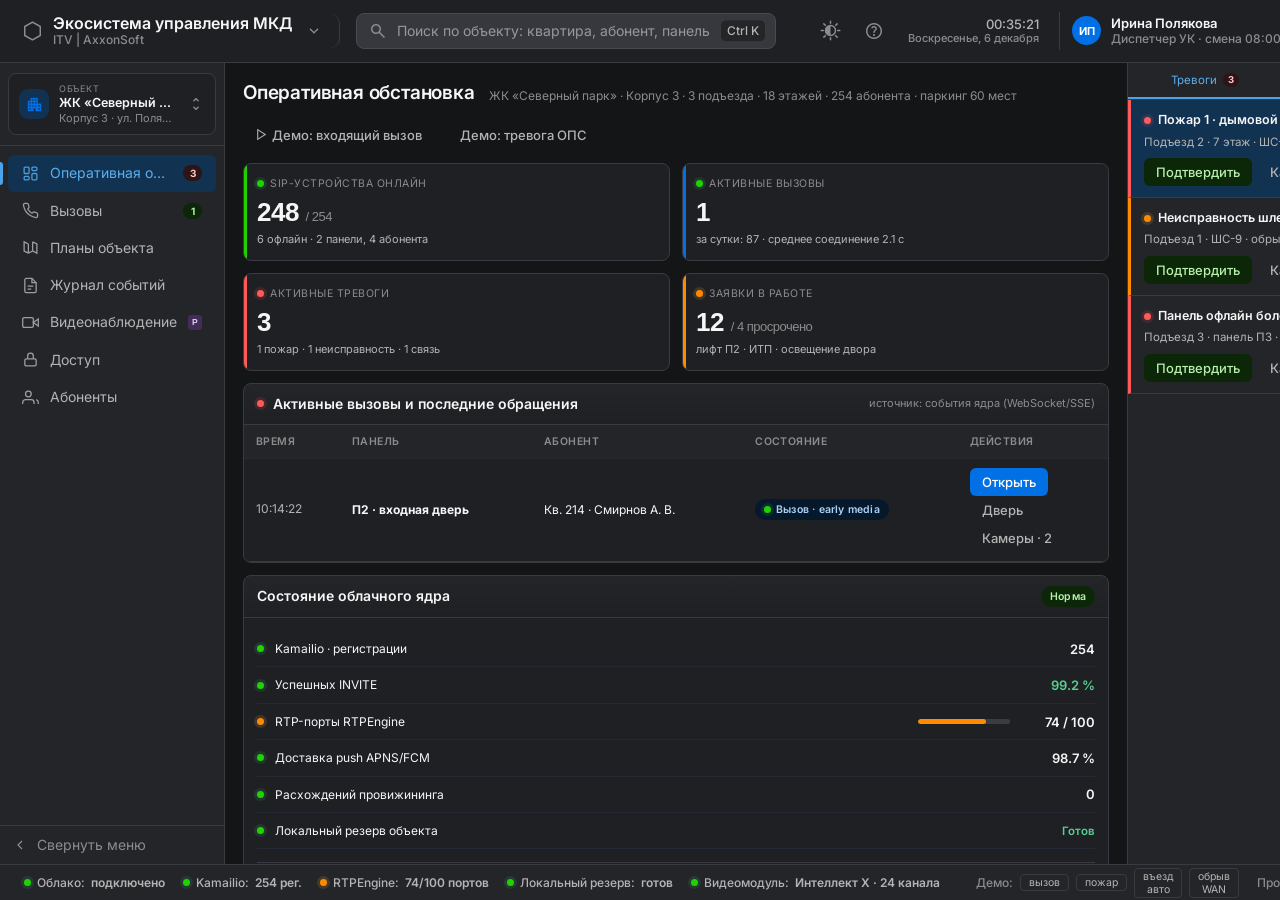
==== commit b905a379: "+design-scheme" ====
--- a/prototypes/operator/index.html
+++ b/prototypes/operator/index.html
@@ -288,6 +288,85 @@
   padding:2px 6px;border-radius:6px;background:var(--panel-2);color:var(--muted);
 }
 
+/* ---------- Меню «О системе» (замечания 1 и 5) ---------- */
+.brand{border-radius:10px;text-align:left;transition:background .15s}
+.brand:hover{background:var(--hover)}
+.brand .chevron{font-size:18px;color:var(--faint)}
+.menu-pop.left{right:auto;left:0}
+.about-pop{min-width:344px;max-width:392px}
+.about-head{display:flex;align-items:center;gap:11px;padding:10px 14px 12px}
+.about-head .brand-mark{width:22px;height:22px;flex:0 0 22px}
+.about-head b{display:block;font-size:14px;font-weight:600}
+.about-head span{display:block;font-size:11.5px;color:var(--faint);margin-top:2px}
+.about-cfg{padding:0 14px 10px}
+.about-cfg .seg{width:100%}
+.about-cfg .seg button{flex:1;text-align:center}
+.about-cfg p{margin-top:8px;font-size:11.5px;line-height:1.5;color:var(--muted)}
+.about-foot{padding:6px 14px 8px;font-size:11px;line-height:1.55;color:var(--faint)}
+.menu-item.two{align-items:flex-start}
+.menu-item .tx{display:block;min-width:0}
+.menu-item .tx b{display:block;font-size:13.5px;font-weight:600}
+.menu-item .tx small{display:block;font-size:11.5px;font-weight:500;line-height:1.4;color:var(--faint);margin-top:1px}
+
+/* ---------- Подсказка поиска (замечание 4) ---------- */
+.search-pop{
+  position:absolute;left:0;right:0;top:calc(100% + 6px);z-index:40;padding:6px;
+  background:var(--panel);border:1px solid var(--stroke);border-radius:14px;
+  box-shadow:var(--shadow);max-height:min(62vh,440px);overflow-y:auto;
+}
+.sp-label{padding:8px 12px 5px;font-size:11px;font-weight:600;letter-spacing:.5px;text-transform:uppercase;color:var(--faint)}
+.sp-item{display:flex;align-items:center;gap:10px;width:100%;padding:8px 12px;border-radius:10px;text-align:left;color:var(--text)}
+.sp-item:hover{background:var(--panel-2)}
+.sp-item > .material-symbols-outlined{font-size:19px;flex:0 0 19px;color:var(--faint)}
+.sp-item .bd{flex:1;min-width:0}
+.sp-item .bd b{display:block;font-size:13px;font-weight:600}
+.sp-item .bd span{display:block;font-size:11.5px;color:var(--muted)}
+.sp-item .go{font-size:11px;color:var(--faint);white-space:nowrap}
+.sp-note{padding:9px 12px 11px;font-size:11.5px;line-height:1.5;color:var(--faint)}
+
+/* ---------- Часы как кнопка формата (замечание 9) ---------- */
+.clock{display:block;padding:4px 8px;border-radius:10px;transition:background .15s}
+.clock:hover{background:var(--hover);color:var(--text)}
+
+/* ---------- Управление правой панелью у самой панели (замечания 2, 6, 14) ---------- */
+.side-tabs .side-collapse{flex:0 0 34px;width:34px;padding:0;color:var(--faint);border-bottom:2px solid transparent}
+.side-tabs .side-collapse:hover{color:var(--text)}
+/* На десктопе мобильная кнопка «закрыть» ничего не делает — прячем её здесь,
+   в узком макете её возвращает медиазапрос 860px */
+.side-tabs .m-close{display:none}
+.side-handle{
+  display:none;position:fixed;right:0;top:50%;transform:translateY(-50%);z-index:35;
+  flex-direction:column;align-items:center;gap:8px;padding:13px 7px;color:var(--muted);
+  background:var(--panel);border:1px solid var(--stroke);border-right:0;
+  border-radius:12px 0 0 12px;box-shadow:var(--shadow);
+}
+.side-handle:hover{color:var(--text);border-color:var(--accent)}
+.side-handle .material-symbols-outlined{font-size:19px}
+.side-handle .n{
+  font:700 10px/1 var(--font);padding:3px 5px;border-radius:8px;
+  background:var(--danger-bg);color:var(--danger-text);
+}
+.side-handle .n:empty,.side-handle .n.zero{display:none}
+.side-handle .tx{writing-mode:vertical-rl;font-size:11px;font-weight:600;letter-spacing:.3px}
+.mid.side-hidden .side-handle{display:flex}
+
+/* ---------- Возврат из контекстного экрана ---------- */
+.back-link{
+  order:-1;flex-basis:100%;width:max-content;display:inline-flex;align-items:center;gap:5px;
+  padding:3px 8px 3px 5px;margin-bottom:-2px;border-radius:8px;
+  font-size:12px;font-weight:600;color:var(--muted);
+}
+.back-link:hover{background:var(--hover);color:var(--text)}
+.back-link .material-symbols-outlined{font-size:16px}
+
+/* ---------- Вкладки внутри раздела ---------- */
+.sub-pane{display:none}
+.sub-pane.on{display:block}
+
+@media (max-width:860px){
+  .side-handle{display:none!important}
+}
+
 .break-banner{
   display:none;background:var(--break-bg);color:var(--break-text);
   padding:8px 24px;font-size:13px;font-weight:500;border-bottom:1px solid var(--break-border);
@@ -792,8 +871,11 @@
 }
 .obj-item .bd{flex:1;min-width:0}
 .obj-item .bd b{display:block;font-size:13.5px;font-weight:600}
-.obj-item .bd .ad{font-size:12px;color:var(--txt-3);margin:1px 0 7px}
+.obj-item .bd .ad{font-size:12px;color:var(--txt-3);margin:1px 0 5px}
+.obj-item .bd .cfg{display:block;font-size:11.5px;line-height:1.5;color:var(--muted);margin-bottom:7px}
 .obj-item .bd .st{display:flex;flex-wrap:wrap;gap:6px}
+.menu-item.on{font-weight:600}
+.menu-item.on::after{content:'✓';margin-left:auto;font-size:13px;color:var(--muted)}
 
 /* ---------- Мобильные элементы ---------- */
 #mBurger{display:none}
@@ -919,6 +1001,10 @@
   .grid.g-4{grid-template-columns:minmax(0,1fr)}
 }
 </style>
+
+<!-- Визуальное семейство ONE PSIM. Подключается последним, после собственных
+     стилей прототипа: см. bridge.css и README.md рядом с этим файлом. -->
+<link rel="stylesheet" href="bridge.css">
 </head>
 <body class="ext">
 
@@ -926,11 +1012,51 @@
 
   <!-- ======================= ВЕРХНЯЯ ПАНЕЛЬ ======================= -->
   <header class="topbar">
-    <div class="brand">
-      <span class="brand-mark" aria-hidden="true"></span>
-      <div class="names">
-        <div class="app-name">Экосистема управления МКД</div>
-        <div class="vendor">ITV | AxxonSoft</div>
+    <div class="menu" id="aboutMenu">
+      <button type="button" class="brand" id="aboutBtn" aria-haspopup="menu" aria-expanded="false"
+              title="О системе, техподдержка, конфигурация поставки">
+        <span class="brand-mark" aria-hidden="true"></span>
+        <div class="names">
+          <div class="app-name">Экосистема управления МКД</div>
+          <div class="vendor">ITV | AxxonSoft</div>
+        </div>
+        <span class="material-symbols-outlined chevron">expand_more</span>
+      </button>
+
+      <div class="menu-pop left about-pop" role="menu" hidden>
+        <div class="about-head">
+          <span class="brand-mark" aria-hidden="true"></span>
+          <div>
+            <b>Экосистема управления МКД</b>
+            <span>Версия 1.0 · сборка 2026.09 · демонстрационный прототип</span>
+          </div>
+        </div>
+
+        <div class="menu-label">Конфигурация поставки</div>
+        <div class="about-cfg">
+          <div class="seg" role="group" aria-label="Конфигурация поставки">
+            <button type="button" id="cfgBasic" onclick="setConfig('basic')">Базовая</button>
+            <button type="button" id="cfgExt" class="on ext" onclick="setConfig('ext')">Расширенная [Р]</button>
+          </div>
+          <p id="cfgHint">—</p>
+        </div>
+
+        <div class="menu-sep"></div>
+        <div class="menu-label">Техническая поддержка</div>
+        <button type="button" class="menu-item two" role="menuitem" onclick="copyText('8 800 250-10-50','Телефон техподдержки скопирован')">
+          <span class="material-symbols-outlined">support_agent</span>
+          <span class="tx"><b>8 800 250-10-50</b><small>круглосуточно, звонок по России бесплатный</small></span>
+        </button>
+        <button type="button" class="menu-item two" role="menuitem" onclick="copyText('support@itv.ru','Адрес поддержки скопирован')">
+          <span class="material-symbols-outlined">alternate_email</span>
+          <span class="tx"><b>support@itv.ru</b><small>ответ в течение рабочего дня</small></span>
+        </button>
+
+        <div class="menu-sep"></div>
+        <div class="about-foot">
+          ITV | AxxonSoft — российский разработчик систем видеонаблюдения и безопасности.<br>
+          Правообладатель ООО «АксонСофт». Лицензия и состав поставки — в договоре с управляющей компанией.
+        </div>
       </div>
     </div>
 
@@ -938,40 +1064,17 @@
       <button type="button" class="icon-btn" id="mBurger" title="Меню разделов" onclick="openRailDrawer()">
         <span class="material-symbols-outlined">menu</span>
       </button>
-      <button type="button" class="icon-btn on" id="toggleRail" title="Меню разделов" aria-pressed="true" onclick="toggleRail()">
-        <span class="material-symbols-outlined">left_panel_close</span>
-      </button>
-      <button type="button" class="icon-btn on" id="toggleSideBtn" title="Панель тревог и событий" aria-pressed="true" onclick="toggleSide()">
-        <span class="material-symbols-outlined">right_panel_close</span>
-      </button>
-
-      <div class="obj-picker" onclick="openObjects()" title="Переключить объект">
-        <span class="material-symbols-outlined" style="font-size:18px;color:var(--faint)">apartment</span>
-        <div style="min-width:0">
-          <div class="lbl">Объект</div>
-          <div class="val" id="topObjName">—</div>
-        </div>
-        <span class="material-symbols-outlined" style="font-size:18px;color:var(--faint)">expand_more</span>
-      </div>
-
-      <div class="search-wrapper">
+
+      <div class="search-wrapper" id="searchWrap">
         <span class="material-symbols-outlined">search</span>
-        <input id="globalSearch" placeholder="Поиск: квартира, панель, автономер, событие…">
+        <input id="globalSearch" autocomplete="off" role="combobox" aria-expanded="false" aria-controls="searchPop"
+               placeholder="Поиск по объекту: квартира, абонент, панель, камера, событие">
         <kbd>Ctrl K</kbd>
+        <div class="search-pop" id="searchPop" role="listbox" hidden></div>
       </div>
     </div>
 
     <div class="top-right">
-      <div class="seg dispatcher-only" title="Конфигурация поставки согласно §0 концепции">
-        <button type="button" id="cfgBasic" onclick="setConfig('basic')">Базовая</button>
-        <button type="button" id="cfgExt" class="on ext" onclick="setConfig('ext')">Расширенная [Р]</button>
-      </div>
-
-      <button type="button" class="icon-btn dispatcher-only" title="Тревоги" onclick="openSide('alarms')">
-        <span class="material-symbols-outlined">notifications</span>
-        <span class="dot" id="alarmDot">3</span>
-      </button>
-
       <button type="button" class="icon-btn theme-btn" id="themeToggle" title="Тёмная тема" aria-label="Тёмная тема" aria-pressed="false">
         <svg class="theme-icon" viewBox="0 0 24 24" aria-hidden="true">
           <g stroke="currentColor" stroke-width="1.7" stroke-linecap="round">
@@ -1010,12 +1113,46 @@
             <span class="material-symbols-outlined">local_police</span>
             Контакты МЧС и полиции
           </button>
+          <div class="menu-sep"></div>
+          <div class="menu-label">Документация</div>
+          <button type="button" class="menu-item two" role="menuitem" data-doc="modalDocs">
+            <span class="material-symbols-outlined">menu_book</span>
+            <span class="tx"><b>Руководство оператора</b><small>разделы АРМ, обработка тревог, вызовы, доступ</small></span>
+          </button>
         </div>
       </div>
 
-      <div class="clock">
-        <span id="clockTime">00:00:00</span>
-        <small id="clockDate">—</small>
+      <div class="menu" id="clockMenu">
+        <button type="button" class="clock" id="clockBtn" aria-haspopup="menu" aria-expanded="false"
+                title="Дата и время · формат представления">
+          <span id="clockTime">00:00:00</span>
+          <small id="clockDate">—</small>
+        </button>
+        <div class="menu-pop" role="menu" hidden>
+          <div class="menu-label">Формат даты</div>
+          <button type="button" class="menu-item" role="menuitem" data-datefmt="long">
+            <span class="material-symbols-outlined">calendar_month</span>
+            Понедельник, 14 сентября
+          </button>
+          <button type="button" class="menu-item" role="menuitem" data-datefmt="dmy">
+            <span class="material-symbols-outlined">event</span>
+            14.09.2026 — день, месяц
+          </button>
+          <button type="button" class="menu-item" role="menuitem" data-datefmt="mdy">
+            <span class="material-symbols-outlined">event</span>
+            09/14/2026 — месяц, день
+          </button>
+          <div class="menu-sep"></div>
+          <div class="menu-label">Формат времени</div>
+          <button type="button" class="menu-item" role="menuitem" data-timefmt="24">
+            <span class="material-symbols-outlined">schedule</span>
+            24 часа · 14:47:06
+          </button>
+          <button type="button" class="menu-item" role="menuitem" data-timefmt="12">
+            <span class="material-symbols-outlined">schedule</span>
+            12 часов · 2:47:06 PM
+          </button>
+        </div>
       </div>
 
       <div class="menu" id="userMenu">
@@ -1075,20 +1212,15 @@
         </button>
       </div>
       <div class="rail-scroll">
-        <div class="group-title">Оперативная работа</div>
         <div class="nav-item on" data-view="dash" onclick="go('dash')">
           <svg width="17" height="17" viewBox="0 0 24 24" fill="none" stroke="currentColor" stroke-width="1.8"><rect x="3" y="3" width="7" height="9" rx="1.5"/><rect x="14" y="3" width="7" height="5" rx="1.5"/><rect x="14" y="12" width="7" height="9" rx="1.5"/><rect x="3" y="16" width="7" height="5" rx="1.5"/></svg>
           <span class="cap">Оперативная обстановка</span>
+          <span class="cnt alarm" id="navAlarms">3</span>
         </div>
         <div class="nav-item" data-view="calls" onclick="go('calls')">
           <svg width="17" height="17" viewBox="0 0 24 24" fill="none" stroke="currentColor" stroke-width="1.8"><path d="M22 16.9v3a2 2 0 01-2.2 2 19.8 19.8 0 01-8.6-3.1 19.5 19.5 0 01-6-6A19.8 19.8 0 012.1 4.2 2 2 0 014.1 2h3a2 2 0 012 1.7c.1 1 .4 1.9.7 2.8a2 2 0 01-.5 2.1L8.1 9.9a16 16 0 006 6l1.3-1.2a2 2 0 012.1-.5c.9.3 1.8.6 2.8.7a2 2 0 011.7 2z"/></svg>
-          <span class="cap">Вызовы и домофония</span>
+          <span class="cap">Вызовы</span>
           <span class="cnt live" id="navCalls">1</span>
-        </div>
-        <div class="nav-item" data-view="alarms" onclick="go('alarms')">
-          <svg width="17" height="17" viewBox="0 0 24 24" fill="none" stroke="currentColor" stroke-width="1.8"><path d="M10.3 3.9L1.8 18a2 2 0 001.7 3h16.9a2 2 0 001.7-3L13.7 3.9a2 2 0 00-3.4 0z"/><path d="M12 9v4M12 17h.01"/></svg>
-          <span class="cap">Тревоги и ОПС</span>
-          <span class="cnt alarm" id="navAlarms">3</span>
         </div>
         <div class="nav-item" data-view="plan" onclick="go('plan')">
           <svg width="17" height="17" viewBox="0 0 24 24" fill="none" stroke="currentColor" stroke-width="1.8"><path d="M9 20l-6-3V4l6 3m0 13l6-3m-6 3V7m6 10l6 3V7l-6-3m0 13V4"/></svg>
@@ -1098,8 +1230,6 @@
           <svg width="17" height="17" viewBox="0 0 24 24" fill="none" stroke="currentColor" stroke-width="1.8"><path d="M14 2H6a2 2 0 00-2 2v16a2 2 0 002 2h12a2 2 0 002-2V8z"/><path d="M14 2v6h6M8 13h8M8 17h5"/></svg>
           <span class="cap">Журнал событий</span>
         </div>
-
-        <div class="group-title">Подсистемы</div>
         <div class="nav-item" data-view="video" onclick="go('video')">
           <svg width="17" height="17" viewBox="0 0 24 24" fill="none" stroke="currentColor" stroke-width="1.8"><path d="M23 7l-7 5 7 5V7z"/><rect x="1" y="5" width="15" height="14" rx="2"/></svg>
           <span class="cap">Видеонаблюдение</span>
@@ -1107,30 +1237,11 @@
         </div>
         <div class="nav-item" data-view="access" onclick="go('access')">
           <svg width="17" height="17" viewBox="0 0 24 24" fill="none" stroke="currentColor" stroke-width="1.8"><rect x="4" y="11" width="16" height="10" rx="2"/><path d="M8 11V7a4 4 0 018 0v4"/></svg>
-          <span class="cap">Доступ и СКУД</span>
-        </div>
-        <div class="nav-item" data-view="scada" onclick="go('scada')">
-          <svg width="17" height="17" viewBox="0 0 24 24" fill="none" stroke="currentColor" stroke-width="1.8"><path d="M3 17l5-6 4 4 4-7 5 9"/><path d="M3 21h18"/></svg>
-          <span class="cap">Инженерия (SCADA)</span>
-          <span class="cnt" id="navScada">1</span>
-        </div>
-        <div class="nav-item" data-view="parking" onclick="go('parking')">
-          <svg width="17" height="17" viewBox="0 0 24 24" fill="none" stroke="currentColor" stroke-width="1.8"><rect x="2" y="4" width="20" height="16" rx="2"/><path d="M9 16V8h3.5a2.5 2.5 0 010 5H9"/></svg>
-          <span class="cap">Паркинг и въезд</span>
-        </div>
-
-        <div class="group-title">Администрирование</div>
-        <div class="nav-item" data-view="devices" onclick="go('devices')">
-          <svg width="17" height="17" viewBox="0 0 24 24" fill="none" stroke="currentColor" stroke-width="1.8"><rect x="4" y="4" width="16" height="16" rx="2"/><rect x="9" y="9" width="6" height="6"/><path d="M9 1v3M15 1v3M9 20v3M15 20v3M1 9h3M1 15h3M20 9h3M20 15h3"/></svg>
-          <span class="cap">Устройства и плагины</span>
-        </div>
-        <div class="nav-item" data-view="rules" onclick="go('rules')">
-          <svg width="17" height="17" viewBox="0 0 24 24" fill="none" stroke="currentColor" stroke-width="1.8"><circle cx="6" cy="6" r="3"/><circle cx="18" cy="18" r="3"/><path d="M6 9v6a3 3 0 003 3h6"/></svg>
-          <span class="cap">Сценарии ЕСЛИ → ТО</span>
+          <span class="cap">Доступ</span>
         </div>
         <div class="nav-item" data-view="residents" onclick="go('residents')">
           <svg width="17" height="17" viewBox="0 0 24 24" fill="none" stroke="currentColor" stroke-width="1.8"><path d="M17 21v-2a4 4 0 00-4-4H5a4 4 0 00-4 4v2"/><circle cx="9" cy="7" r="4"/><path d="M23 21v-2a4 4 0 00-3-3.9"/></svg>
-          <span class="cap">Жильцы и аккаунты</span>
+          <span class="cap">Абоненты</span>
         </div>
       </div>
       <div class="rail-demo">
@@ -1310,8 +1421,12 @@
       <!-- ============ ТРЕВОГИ ============ -->
       <section class="view" id="view-alarms">
         <div class="view-head">
-          <h1>Тревоги и пожарная сигнализация</h1>
-          <div class="sub">Обработка по регламенту · подтверждение и сброс</div>
+          <button type="button" class="back-link" onclick="go('dash')">
+            <span class="material-symbols-outlined">arrow_back</span>
+            Оперативная обстановка
+          </button>
+          <h1>Обработка тревоги</h1>
+          <div class="sub">Карточка реагирования по регламенту · подтверждение и сброс</div>
           <div class="spacer"></div>
           <button class="btn sm" onclick="ackAll()">Подтвердить все</button>
         </div>
@@ -1472,31 +1587,79 @@
       <!-- ============ ДОСТУП ============ -->
       <section class="view" id="view-access">
         <div class="view-head">
-          <h1>Доступ и СКУД</h1>
-          <div class="sub">Точки доступа, гостевые коды, служебные зоны</div>
+          <h1>Доступ</h1>
+          <div class="sub" id="accessSub">Точки доступа, гостевые коды, служебные зоны</div>
           <div class="spacer"></div>
-          <button class="btn sm primary" onclick="toast('ok','Гостевой код создан','PIN 4821 · действует 4 часа · 1 проход · подъезд 2')">Выдать гостевой код</button>
-        </div>
-
-        <div class="grid g-2-1">
+          <div class="seg" id="accessTabs" role="group" aria-label="Разделы доступа">
+            <button type="button" class="on" onclick="accessTab('points')">Точки доступа</button>
+            <button type="button" onclick="accessTab('levels')">Уровни доступа</button>
+            <button type="button" onclick="accessTab('ids')">Идентификаторы</button>
+          </div>
+        </div>
+
+        <div class="sub-pane on" id="acc-points">
+          <div class="grid g-2-1">
+            <div class="card">
+              <div class="card-h"><h3>Точки доступа объекта</h3><div class="spacer"></div><span class="hint">открытие вне звонка: REST unlock → драйвер панели</span></div>
+              <div class="card-b flush">
+                <table class="tbl">
+                  <thead><tr><th>Точка доступа</th><th>Устройство</th><th>Способ открытия</th><th>Состояние</th><th style="width:210px">Управление</th></tr></thead>
+                  <tbody id="doorsTable"></tbody>
+                </table>
+              </div>
+            </div>
+
+            <div class="card">
+              <div class="card-h"><h3>Активные гостевые коды</h3><div class="spacer"></div>
+                <button class="btn sm primary" onclick="toast('ok','Гостевой код создан','PIN 4821 · действует 4 часа · 1 проход · подъезд 2')">Выдать код</button>
+              </div>
+              <div class="card-b flush">
+                <table class="tbl">
+                  <thead><tr><th>Код</th><th>Кому</th><th>Осталось</th></tr></thead>
+                  <tbody id="guestTable"></tbody>
+                </table>
+              </div>
+            </div>
+          </div>
+        </div>
+
+        <div class="sub-pane" id="acc-levels">
           <div class="card">
-            <div class="card-h"><h3>Точки доступа объекта</h3><div class="spacer"></div><span class="hint">открытие вне звонка: REST unlock → драйвер панели</span></div>
+            <div class="card-h">
+              <h3>Уровни доступа</h3>
+              <div class="spacer"></div>
+              <span class="hint">уровень = набор точек доступа + расписание; назначается абоненту или сотруднику</span>
+              <button class="btn sm primary" onclick="toast('info','Конструктор уровня','Выберите точки доступа и расписание, затем назначьте уровень абонентам или сотрудникам')">Создать уровень</button>
+            </div>
             <div class="card-b flush">
               <table class="tbl">
-                <thead><tr><th>Точка доступа</th><th>Устройство</th><th>Способ открытия</th><th>Состояние</th><th style="width:210px">Управление</th></tr></thead>
-                <tbody id="doorsTable"></tbody>
+                <thead><tr><th>Уровень</th><th>Точки доступа</th><th>Расписание</th><th>Назначен</th><th style="width:150px">Управление</th></tr></thead>
+                <tbody id="levelsTable"></tbody>
               </table>
             </div>
           </div>
-
+          <div class="mini-note" style="margin-top:12px">
+            Уровень доступа един для СКУД и домофонии: он определяет и какие двери открывает идентификатор, и на какие панели приходит вызов абонента. Расписание задаётся на уровень, а не на каждую дверь.
+          </div>
+        </div>
+
+        <div class="sub-pane" id="acc-ids">
           <div class="card">
-            <div class="card-h"><h3>Активные гостевые коды</h3></div>
+            <div class="card-h">
+              <h3>Идентификаторы абонентов и сотрудников</h3>
+              <div class="spacer"></div>
+              <span class="hint">выдача, замена и блокировка · бюро пропусков</span>
+              <button class="btn sm primary" onclick="issueIdent()">Выдать идентификатор</button>
+            </div>
             <div class="card-b flush">
               <table class="tbl">
-                <thead><tr><th>Код</th><th>Кому</th><th>Осталось</th></tr></thead>
-                <tbody id="guestTable"></tbody>
+                <thead><tr><th>Владелец</th><th>Тип</th><th>Номер</th><th>Уровень доступа</th><th>Состояние</th><th style="width:130px">Управление</th></tr></thead>
+                <tbody id="identsTable"></tbody>
               </table>
             </div>
+          </div>
+          <div class="mini-note" style="margin-top:12px">
+            Мобильное приложение — такой же идентификатор, как карта или брелок: у него тот же уровень доступа и та же блокировка. Блокировка действует немедленно на всех точках объекта и пишется в журнал событий.
           </div>
         </div>
       </section>
@@ -1714,6 +1877,9 @@
       <div class="side-tabs">
         <button class="on" id="tabAlarms" onclick="openSide('alarms')">Тревоги <span class="n alarm" id="sideAlarmN">3</span></button>
         <button id="tabEvents" onclick="openSide('events')">Лента событий <span class="n" id="sideEvN">live</span></button>
+        <button type="button" class="side-collapse" onclick="toggleSide()" title="Свернуть панель" aria-label="Свернуть панель">
+          <span class="material-symbols-outlined">right_panel_close</span>
+        </button>
         <button type="button" class="m-close" onclick="closeDrawers()" aria-label="Закрыть панель">
           <span class="material-symbols-outlined">close</span>
         </button>
@@ -1735,6 +1901,13 @@
         <div id="sideEvents"></div>
       </div>
     </aside>
+
+    <button type="button" class="side-handle" id="sideHandle" onclick="toggleSide()"
+            title="Показать панель тревог и событий">
+      <span class="material-symbols-outlined">notifications</span>
+      <span class="n alarm" id="handleAlarmN">3</span>
+      <span class="tx">Тревоги и события</span>
+    </button>
   </div>
 
   <!-- ======================= АРМ КОНСЬЕРЖА ======================= -->
@@ -1829,11 +2002,11 @@
     <button type="button" data-view="calls" onclick="go('calls')">
       <span class="material-symbols-outlined">call</span>Вызовы
     </button>
-    <button type="button" data-view="alarms" onclick="go('alarms')">
-      <span class="material-symbols-outlined">warning</span>Тревоги
-    </button>
     <button type="button" data-view="plan" onclick="go('plan')">
       <span class="material-symbols-outlined">map</span>Планы
+    </button>
+    <button type="button" data-view="log" onclick="go('log')">
+      <span class="material-symbols-outlined">receipt_long</span>Журнал
     </button>
     <button type="button" onclick="openRailDrawer()">
       <span class="material-symbols-outlined">menu</span>Ещё
@@ -1969,6 +2142,31 @@
       <tr><td><kbd>?</kbd></td><td>Эта справка</td></tr>
     </table>
     <div class="help-actions"><button type="button" class="btn primary" data-close="modalHotkeys">Закрыть</button></div>
+  </div>
+</div>
+
+<div class="help-overlay" id="modalDocs" hidden>
+  <div class="help-card wide" role="dialog" aria-modal="true">
+    <h3>Документация</h3>
+    <p class="muted">Руководство оператора АРМ и сопроводительные документы поставки. В рабочей системе пункты ведут на портал документации ITV; в прототипе показан состав.</p>
+    <div class="doc">
+      <h4>Руководство оператора</h4>
+      <ol>
+        <li>Начало смены: вход, приём дежурства, проверка связи с объектом.</li>
+        <li>Оперативная обстановка: что показывают плитки и как из них попасть в карточку тревоги.</li>
+        <li>Вызовы: приём вызова с панели, переадресация, открытие двери из разговора.</li>
+        <li>Доступ: точки доступа, уровни доступа, выдача и блокировка идентификаторов.</li>
+        <li>Видеонаблюдение: раскладки, архив, экспорт фрагмента по событию.</li>
+        <li>Журнал событий: фильтры, поиск, выгрузка для управляющей компании.</li>
+      </ol>
+      <h4>Сопроводительные документы</h4>
+      <ol>
+        <li>Описание состава поставки и лицензий.</li>
+        <li>Регламент диспетчера УК — в этом же меню, отдельным пунктом.</li>
+        <li>Инструкция для жильцов по мобильному приложению.</li>
+      </ol>
+    </div>
+    <div class="help-actions"><button type="button" class="btn primary" data-close="modalDocs">Закрыть</button></div>
   </div>
 </div>
 
@@ -2118,24 +2316,52 @@
 const hhmm = d => pad(d.getHours())+':'+pad(d.getMinutes());
 const ddmm = d => pad(d.getDate())+'.'+pad(d.getMonth()+1);
 
-/* ---------- Часы ---------- */
+/* ---------- Часы и формат представления даты (замечание 9) ---------- */
 const MONTHS=['января','февраля','марта','апреля','мая','июня','июля','августа','сентября','октября','ноября','декабря'];
 const DAYS=['воскресенье','понедельник','вторник','среда','четверг','пятница','суббота'];
+let dateFmt='long', timeFmt='24';
+try{
+  dateFmt=localStorage.getItem('mkd-date-fmt')||'long';
+  timeFmt=localStorage.getItem('mkd-time-fmt')||'24';
+}catch(e){}
+
+function clockTimeStr(d){
+  if(timeFmt==='12'){
+    const h=d.getHours();
+    return (h%12||12)+':'+pad(d.getMinutes())+':'+pad(d.getSeconds())+' '+(h<12?'AM':'PM');
+  }
+  return hhmmss(d);
+}
+function clockDateStr(d){
+  if(dateFmt==='dmy') return pad(d.getDate())+'.'+pad(d.getMonth()+1)+'.'+d.getFullYear();
+  if(dateFmt==='mdy') return pad(d.getMonth()+1)+'/'+pad(d.getDate())+'/'+d.getFullYear();
+  const day=DAYS[d.getDay()];
+  return day.charAt(0).toUpperCase()+day.slice(1)+', '+d.getDate()+' '+MONTHS[d.getMonth()];
+}
+function setDateFmt(f){ dateFmt=f; try{localStorage.setItem('mkd-date-fmt',f)}catch(e){} tickClock(); syncFmtMenu(); }
+function setTimeFmt(f){ timeFmt=f; try{localStorage.setItem('mkd-time-fmt',f)}catch(e){} tickClock(); syncFmtMenu(); }
+function syncFmtMenu(){
+  document.querySelectorAll('[data-datefmt]').forEach(b=>b.classList.toggle('on',b.dataset.datefmt===dateFmt));
+  document.querySelectorAll('[data-timefmt]').forEach(b=>b.classList.toggle('on',b.dataset.timefmt===timeFmt));
+}
 function tickClock(){
   const d=now();
-  document.getElementById('clockTime').textContent=hhmmss(d);
-  document.getElementById('clockDate').textContent=DAYS[d.getDay()]+', '+d.getDate()+' '+MONTHS[d.getMonth()];
+  document.getElementById('clockTime').textContent=clockTimeStr(d);
+  document.getElementById('clockDate').textContent=clockDateStr(d);
   ['camTime1','camTime2','camTime3'].forEach(id=>{const e=document.getElementById(id); if(e) e.textContent=hhmmss(d);});
 }
-setInterval(tickClock,1000); tickClock();
+setInterval(tickClock,1000); tickClock(); syncFmtMenu();
 
 /* ---------- Навигация ---------- */
 function go(v,opts){
   opts=opts||{};
   document.querySelectorAll('.view').forEach(e=>e.classList.remove('on'));
   document.getElementById('view-'+v).classList.add('on');
-  document.querySelectorAll('.nav-item').forEach(e=>e.classList.toggle('on', e.dataset.view===v));
-  document.querySelectorAll('#mNav button').forEach(e=>e.classList.toggle('on', e.dataset.view===v));
+  /* «Обработка тревоги» открывается из панели тревог и с обзорного экрана —
+     в меню первой версии отдельного раздела нет, подсвечиваем родительский */
+  const navKey = v==='alarms' ? 'dash' : v;
+  document.querySelectorAll('.nav-item').forEach(e=>e.classList.toggle('on', e.dataset.view===navKey));
+  document.querySelectorAll('#mNav button').forEach(e=>e.classList.toggle('on', e.dataset.view===navKey));
   document.getElementById('main').scrollTop=0;
   closeDrawers();
   if(v==='video'){
@@ -2190,10 +2416,169 @@
   document.getElementById('cfgExt').classList.toggle('on', c==='ext');
   document.getElementById('stVms').className = 'sd '+(c==='ext'?'ok':'off');
   document.getElementById('stVmsTxt').textContent = c==='ext' ? (OBJ.stat.vms||'подключён') : 'не подключён';
+  const hint=document.getElementById('cfgHint');
+  if(hint) hint.textContent = c==='ext'
+    ? 'Видеомодуль подключён: живое видео, архив, видеоаналитика и распознавание автономеров доступны. Разделы с пометкой [Р] видны.'
+    : 'Лицензии видеомодуля не требуются. Домофония, доступ и события работают; разделы с пометкой [Р] скрыты.';
   if(silent) return;
   toast(c==='ext'?'ok':'warn', c==='ext'?'Расширенная конфигурация':'Базовая конфигурация',
     c==='ext' ? 'Видеомодуль подключён: live, архив, аналитика, ACFA и LPR доступны'
               : 'Лицензии VMS не требуются. Функции [Р] скрыты, доступны базовые пути без видео');
+}
+
+/* ---------- Копирование контакта из меню «О системе» (замечание 1) ---------- */
+function copyText(txt,msg){
+  closeMenus();
+  if(navigator.clipboard && navigator.clipboard.writeText) navigator.clipboard.writeText(txt).catch(()=>{});
+  toast('ok',msg,txt);
+}
+
+/* =========================================================
+   Поиск по объекту (замечание 4)
+   Ищем только внутри выбранного объекта и показываем,
+   что именно найдено: абонент, панель, камера, дверь, событие.
+   ========================================================= */
+const SEARCH_KINDS=[
+  {k:'res',  t:'Абоненты и квартиры', ic:'home',      ex:'214, Смирнов, sip:214'},
+  {k:'panel',t:'Вызывные панели',     ic:'doorbell',  ex:'П2, подъезд 2'},
+  {k:'cam',  t:'Камеры',              ic:'videocam',  ex:'холл, калитка'},
+  {k:'door', t:'Точки доступа',       ic:'lock',      ex:'дверь, калитка, шлагбаум'},
+  {k:'ev',   t:'События за смену',    ic:'history',   ex:'открытие, вызов, тревога'}
+];
+function buildSearchIndex(){
+  const ix=[];
+  (OBJ.residents||[]).forEach(r=>ix.push({k:'res',b:'Кв. '+r.f+' · '+r.n,s:'SIP '+r.u+' · '+r.d,v:'residents'}));
+  (OBJ.panels||[]).forEach(p=>ix.push({k:'panel',b:p.n,s:p.m+' · '+p.a,v:'calls'}));
+  Object.keys(CAMERAS||{}).forEach(id=>ix.push({k:'cam',b:CAMERAS[id].name,s:CAMERAS[id].res,v:'video',cam:id}));
+  (OBJ.doors||[]).forEach(d=>ix.push({k:'door',b:d.n,s:d.dev+' · открытие: '+d.m,v:'access'}));
+  (EVENTS||[]).slice(0,60).forEach(e=>ix.push({k:'ev',b:e.ttl,s:e.t+' · '+e.d,v:'log'}));
+  return ix;
+}
+function searchHintHtml(){
+  return '<div class="sp-label">Что можно найти в объекте '+OBJ.name+' · '+OBJ.unit.toLowerCase()+'</div>'
+    + SEARCH_KINDS.map(k=>'<div class="sp-item"><span class="material-symbols-outlined">'+k.ic+'</span>'
+        +'<span class="bd"><b>'+k.t+'</b><span>например: '+k.ex+'</span></span></div>').join('')
+    + '<div class="sp-note">Поиск работает по выбранному объекту. Чтобы искать в другом доме — сначала переключите объект в левой панели. Вызов поиска с клавиатуры — Ctrl K.</div>';
+}
+function renderSearch(){
+  const inp=document.getElementById('globalSearch');
+  const pop=document.getElementById('searchPop');
+  if(!inp||!pop) return;
+  const q=inp.value.trim().toLowerCase();
+  if(!q){ pop.innerHTML=searchHintHtml(); return; }
+  const hits=buildSearchIndex().filter(i=>(i.b+' '+i.s).toLowerCase().includes(q));
+  if(!hits.length){
+    pop.innerHTML='<div class="sp-note">В объекте '+OBJ.name+' ничего не найдено по запросу «'+inp.value.trim()+'». '
+      +'Проверьте номер квартиры, имя абонента или название панели — поиск идёт только по текущему объекту.</div>';
+    return;
+  }
+  let html='';
+  SEARCH_KINDS.forEach(kind=>{
+    const part=hits.filter(h=>h.k===kind.k).slice(0,5);
+    if(!part.length) return;
+    const total=hits.filter(h=>h.k===kind.k).length;
+    html+='<div class="sp-label">'+kind.t+' · '+total+'</div>';
+    html+=part.map(h=>'<button type="button" class="sp-item" onclick="searchGo(\''+h.v+'\','+(h.cam?'\''+h.cam+'\'':'null')+')">'
+      +'<span class="material-symbols-outlined">'+kind.ic+'</span>'
+      +'<span class="bd"><b>'+h.b+'</b><span>'+h.s+'</span></span>'
+      +'<span class="go">открыть →</span></button>').join('');
+  });
+  pop.innerHTML=html;
+}
+function searchGo(view,cam){
+  closeSearch();
+  document.getElementById('globalSearch').value='';
+  if(cam && typeof openVideo==='function'){ openVideo(cam); return; }
+  go(view);
+}
+function openSearch(){
+  const pop=document.getElementById('searchPop');
+  if(!pop) return;
+  renderSearch();
+  pop.hidden=false;
+  document.getElementById('globalSearch').setAttribute('aria-expanded','true');
+}
+function closeSearch(){
+  const pop=document.getElementById('searchPop');
+  if(!pop) return;
+  pop.hidden=true;
+  document.getElementById('globalSearch').setAttribute('aria-expanded','false');
+}
+
+/* =========================================================
+   Уровни доступа и идентификаторы (замечание 12)
+   ========================================================= */
+function accessTab(t){
+  ['points','levels','ids'].forEach(k=>{
+    const p=document.getElementById('acc-'+k);
+    if(p) p.classList.toggle('on',k===t);
+  });
+  document.querySelectorAll('#accessTabs button').forEach((b,i)=>
+    b.classList.toggle('on', ['points','levels','ids'][i]===t));
+  const sub=document.getElementById('accessSub');
+  if(sub) sub.textContent = t==='levels'
+    ? 'Какие двери и в какое время открывает каждая группа абонентов и сотрудников'
+    : t==='ids'
+      ? 'Выдача, замена и блокировка карт, брелоков, кодов и мобильных приложений'
+      : 'Точки доступа, гостевые коды, служебные зоны';
+}
+
+const LEVELS=[
+  {n:'Жилец подъезда',        d:'Свой подъезд, калитка двора, лифтовой холл',       sc:'Круглосуточно',        w:'214 абонентов'},
+  {n:'Жилец с машино-местом', d:'Всё выше + въезд в паркинг и дверь паркинга −1',   sc:'Круглосуточно',        w:'58 абонентов'},
+  {n:'Сотрудник УК',          d:'Все подъезды, технические помещения, ИТП',         sc:'Пн–Пт 08:00–20:00',    w:'12 сотрудников'},
+  {n:'Клининг',               d:'Подъезды, мусорокамеры',                           sc:'Пн–Сб 07:00–11:00',    w:'4 сотрудника'},
+  {n:'Гость по приглашению',  d:'Подъезд, указанный в приглашении',                 sc:'На срок гостевого кода', w:'7 активных кодов'}
+];
+function renderLevels(){
+  const el=document.getElementById('levelsTable'); if(!el) return;
+  el.innerHTML=LEVELS.map(l=>
+    '<tr><td><b>'+l.n+'</b></td><td class="t-mut">'+l.d+'</td>'
+    +'<td><span class="chip mut">'+l.sc+'</span></td><td class="t-mut">'+l.w+'</td>'
+    +'<td><button class="btn sm ghost" onclick="toast(\'info\',\'Уровень доступа\',\''+l.n+' — состав точек и расписание открыты для редактирования\')">Изменить</button></td></tr>'
+  ).join('');
+}
+
+const IDENT_TYPES=['Мобильное приложение','Карта Mifare','Брелок','QR-код','PIN-код'];
+let IDENTS=[
+  {w:'Кв. 214 · Смирнов А.В.',   t:'Мобильное приложение', c:'sip:214@sp3',   l:'Жилец подъезда',        s:'ok'},
+  {w:'Кв. 214 · Смирнова Е.И.',  t:'Карта Mifare',         c:'04 A2 71 9C',   l:'Жилец подъезда',        s:'ok'},
+  {w:'Кв. 87 · Дорохов П.С.',    t:'Брелок',               c:'1F 55 02',      l:'Жилец с машино-местом', s:'ok'},
+  {w:'Кв. 87 · Дорохов П.С.',    t:'Мобильное приложение', c:'sip:87@sp3',    l:'Жилец с машино-местом', s:'ok'},
+  {w:'УК · Иванова М.П.',        t:'Карта Mifare',         c:'04 B8 13 20',   l:'Сотрудник УК',          s:'ok'},
+  {w:'Клининг · Петрова О.Н.',   t:'Брелок',               c:'1F 60 44',      l:'Клининг',               s:'warn'}
+];
+function renderIdents(){
+  const el=document.getElementById('identsTable'); if(!el) return;
+  el.innerHTML=IDENTS.map((d,i)=>
+    '<tr><td><b>'+d.w+'</b></td><td class="t-mut">'+d.t+'</td><td class="t-mono" style="font-size:11px">'+d.c+'</td>'
+    +'<td><span class="chip mut">'+d.l+'</span></td>'
+    +'<td>'+(d.s==='ok'
+        ? '<span class="chip ok"><span class="sd ok"></span>Действует</span>'
+        : d.s==='warn'
+          ? '<span class="chip warn"><span class="sd warn"></span>Истекает</span>'
+          : '<span class="chip alarm"><span class="sd alarm"></span>Заблокирован</span>')+'</td>'
+    +'<td>'+(d.s==='off'
+        ? '<button class="btn sm ghost" onclick="identToggle('+i+')">Разблокировать</button>'
+        : '<button class="btn sm ghost" onclick="identToggle('+i+')">Блокировать</button>')+'</td></tr>'
+  ).join('');
+}
+function identToggle(i){
+  const d=IDENTS[i]; if(!d) return;
+  d.s = d.s==='off' ? 'ok' : 'off';
+  renderIdents();
+  toast(d.s==='off'?'warn':'ok', d.s==='off'?'Идентификатор заблокирован':'Идентификатор восстановлен',
+    d.w+' · '+d.t+' — изменение действует на всех точках объекта, запись ушла в журнал событий');
+  pushEvent('acc', d.s==='off'?'Идентификатор заблокирован':'Идентификатор восстановлен', d.w+' · '+d.t);
+}
+function issueIdent(){
+  const t=IDENT_TYPES[Math.floor(Math.random()*3)];
+  const rec={w:'Кв. 156 · новый абонент', t:t, c:t==='Мобильное приложение'?'sip:156@'+OBJ.id:'04 '+Math.random().toString(16).slice(2,4).toUpperCase()+' 2C 71',
+             l:'Жилец подъезда', s:'ok'};
+  IDENTS.unshift(rec);
+  renderIdents();
+  toast('ok','Идентификатор выдан',rec.w+' · '+rec.t+' · уровень «'+rec.l+'»');
+  pushEvent('acc','Выдан идентификатор',rec.w+' · '+rec.t);
 }
 
 /* ---------- Тосты ---------- */
@@ -3209,8 +3594,11 @@
   }).join('') || '<tr><td colspan="5" class="empty">Очередь пуста</td></tr>';
 
   const n=ALARMS.length;
-  ['alarmDot','navAlarms','sideAlarmN','kpiAlarms'].forEach(id=>{const e=document.getElementById(id);if(e)e.textContent=n});
-  document.getElementById('alarmDot').style.display = n?'block':'none';
+  ['navAlarms','sideAlarmN','kpiAlarms','handleAlarmN'].forEach(id=>{const e=document.getElementById(id);if(e)e.textContent=n});
+  const handleN=document.getElementById('handleAlarmN');
+  if(handleN) handleN.classList.toggle('zero',!n);
+  const navA=document.getElementById('navAlarms');
+  if(navA) navA.style.display = n?'':'none';
   document.getElementById('cntFire').textContent = ALARMS.filter(a=>a.lvl==='fire').length;
   renderAlarmCard();
 }
@@ -3625,12 +4013,23 @@
   document.getElementById('evacTitle').textContent=OBJ.evac.title;
   document.getElementById('evacSub').textContent='План, привязанный к карточке объекта. '+OBJ.evac.sub;
 }
+/* Краткая сводка конфигурации объекта в списке выбора (замечание 3) */
+function objConfigLine(o){
+  const sip=(o.kpi&&o.kpi.sipAll)||'—';
+  const on=(o.kpi&&o.kpi.sipOn);
+  return (o.config==='ext'?'Расширенная поставка':'Базовая поставка')
+    +' · SIP-аккаунтов '+sip+(on!=null?' (в сети '+on+')':'')
+    +' · вызывных панелей '+((o.panels||[]).length)
+    +' · камер '+(Object.keys(o.cameras||{}).length)
+    +' · точек доступа '+((o.doors||[]).length);
+}
 function renderObjectList(){
   document.getElementById('objList').innerHTML=OBJECTS.map(o=>
     '<button type="button" class="obj-item'+(o.id===OBJ.id?' on':'')+'" onclick="pickObject(\''+o.id+'\')">'
     +'<span class="ic"><span class="material-symbols-outlined">apartment</span></span>'
     +'<span class="bd"><b>'+o.name+' · '+o.unit.toLowerCase()+'</b>'
     +'<span class="ad">'+o.addr+' · '+o.facts+'</span>'
+    +'<span class="cfg">'+objConfigLine(o)+'</span>'
     +'<span class="st">'+o.chips.map(c=>'<span class="chip '+c[0]+'">'+c[1]+'</span>').join('')+'</span></span></button>').join('');
 }
 function openObjects(){
@@ -3668,7 +4067,6 @@
   document.getElementById('videoSub').textContent='Подключённый видеомодуль · '+(OBJ.stat.vms||'—');
 
   const full=OBJ.name+' · '+OBJ.unit.toLowerCase();
-  document.getElementById('topObjName').textContent=full;
   document.getElementById('railObjName').textContent=OBJ.name;
   document.getElementById('railObjSub').textContent=OBJ.unit+' · '+OBJ.addr.split(',').slice(1).join(',').trim();
   document.querySelector('.obj-btn').title='Объект: '+full;
@@ -3688,6 +4086,8 @@
   renderPark();
   renderPanels();
   renderResidents();
+  renderLevels();
+  renderIdents();
   renderDashCams();
   renderPlan(currentPlan);
   renderVideoWall();
@@ -3812,7 +4212,7 @@
   const tag=(e.target&&e.target.tagName||'').toLowerCase();
   const typing=tag==='input'||tag==='textarea'||tag==='select';
   if(e.key==='Escape'){
-    closeCall(); closeModals(); closeMenus(); closeDrawers();
+    closeCall(); closeModals(); closeMenus(); closeDrawers(); closeSearch();
     return;
   }
   if(e.key==='?' && !e.ctrlKey && !typing){ e.preventDefault(); showModal('modalHotkeys'); return; }
@@ -3904,6 +4304,22 @@
 }
 
 document.getElementById('themeToggle').addEventListener('click',()=>applyTheme(themeMode==='light'?'dark':'light'));
+
+/* Формат даты и времени в шапке (замечание 9) */
+document.querySelectorAll('[data-datefmt]').forEach(b=>
+  b.addEventListener('click',()=>{closeMenus();setDateFmt(b.dataset.datefmt)}));
+document.querySelectorAll('[data-timefmt]').forEach(b=>
+  b.addEventListener('click',()=>{closeMenus();setTimeFmt(b.dataset.timefmt)}));
+
+/* Поиск по объекту: подсказка при фокусе, результаты по типам (замечание 4) */
+(function(){
+  const inp=document.getElementById('globalSearch');
+  const pop=document.getElementById('searchPop');
+  if(!inp||!pop) return;
+  inp.addEventListener('focus',openSearch);
+  inp.addEventListener('input',()=>{ renderSearch(); pop.hidden=false; });
+  document.addEventListener('click',e=>{ if(!e.target.closest('#searchWrap')) closeSearch(); });
+})();
 document.getElementById('hotkeysBtn').addEventListener('click',()=>{closeMenus();showModal('modalHotkeys')});
 document.getElementById('roleBtn').addEventListener('click',()=>{closeMenus();setRole(role==='concierge'?'dispatcher':'concierge')});
 document.getElementById('breakBtn').addEventListener('click',()=>{closeMenus();toggleBreak()});
--- a/prototypes/operator/bridge.css
+++ b/prototypes/operator/bridge.css
@@ -0,0 +1,408 @@
+/* ============================================================================
+   bridge.css — приведение АРМ оператора МКД к визуальному семейству ONE PSIM.
+
+   Подключается ПОСЛЕ собственных стилей прототипа (они живут в <style> внутри
+   index.html). Разметка, JS и адаптив не меняются.
+
+   Источник правил: ONE.PSIM.PrototypeKit — AGENTS.md и docs/RESTYLE-RULES.md
+   (§0–§4). Ссылки вида «§2.8» ниже — на этот документ.
+
+   Порядок импорта задан D-040: сначала словарь токенов, затем нативные
+   контролы форм, которые из этих токенов собраны.
+   ============================================================================ */
+
+@import "theme/one-psim.css";
+@import "theme/native.css";
+
+/* ============================================================================
+   §1. Маппинг переменных прототипа на словарь ONE PSIM
+
+   Прототип уже держит все цвета в слое переменных с переключением по
+   [data-theme] — тем же атрибутом, что и one-psim.css. Поэтому почти всё
+   достаточно объявить один раз: bridge идёт последним, и его :root побеждает
+   и светлый, и тёмный блок прототипа по порядку при равной специфичности.
+   Роль определялась по потреблению переменной, а не по её имени (§0.3).
+   ============================================================================ */
+
+:root {
+  /* Шрифт */
+  --font: var(--one-font-ui);
+
+  /* Поверхности */
+  --bg: var(--one-canvas);
+  --panel: var(--one-surface);
+  --panel-2: var(--one-surface-muted);
+  --tree-bg: var(--one-surface-muted);   /* левое меню и правая панель */
+  --hover: var(--one-control-hover);
+  --overlay: var(--one-scrim);
+
+  /* Границы: --stroke разделяет регионы, --stroke-2 — рамка контрола */
+  --stroke: var(--one-surface-subtle);
+  --stroke-2: var(--one-border);
+
+  /* Текст */
+  --text: var(--one-fg);
+  --muted: var(--one-fg-muted);
+  --faint: var(--one-fg-subtle);
+
+  /* Accent */
+  --accent: var(--one-accent);
+  --accent-hover: var(--one-primary-hover);  /* §2.8: hover primary светлее rest */
+  --accent-dim: var(--one-accent-soft);
+  --accent-ring: var(--one-focus-halo);
+  --on-accent: var(--one-accent-on);
+
+  /* Цвета статусов в тексте и индикаторах (§1) */
+  --ok: var(--one-success-icon);
+  --warn: var(--one-warning);
+  --crit: var(--one-danger);
+  --info: var(--one-info);
+  --fire: var(--one-danger);
+
+  /* Статусные плашки — тройки DS. Рамки у MessageBar в ONE PSIM нет,
+     поэтому *-border приравнены к подложке (решение агента, см. README). */
+  --danger-bg: var(--one-danger-bg);
+  --danger-border: var(--one-danger-bg);
+  --danger-text: var(--one-danger-text);
+  --ok-bg: var(--one-success-bg);
+  --ok-border: var(--one-success-bg);
+  --ok-text: var(--one-success-text);
+  --duty-bg: var(--one-info-bg);
+  --duty-border: var(--one-info-bg);
+  --duty-text: var(--one-info-text);
+  --break-bg: var(--one-warning-bg);
+  --break-border: var(--one-warning-bg);
+  --break-text: var(--one-warning-text);
+
+  /* Поля ввода */
+  --input-bg: var(--one-editor-bg);
+  --input-text: var(--one-fg);
+
+  /* Полосы прокрутки */
+  --scroll: var(--one-border);
+  --scroll-hover: var(--one-border-strong);
+
+  /* Планы объекта — графика на тех же поверхностях */
+  --map-bg: var(--one-surface-muted);
+  --map-floor: var(--one-surface);
+  --map-room: var(--one-surface-subtle);
+  --map-room-2: var(--one-control-bg);
+  --map-label: var(--one-fg-muted);
+
+  /* Радиусы (§1) */
+  --radius: var(--one-radius-window);
+  --radius-container: var(--one-radius-container);
+  --radius-sm: var(--one-radius-container);
+
+  /* Тень */
+  --shadow: var(--one-shadow);
+
+  /* Метка расширенной конфигурации [Р] — принадлежность без семантической
+     роли, значит палитра, а не feedback-тройка (§2.2, D-009). Оттенок выбран
+     не совпадающим со статусными на тех же экранах (§2.2a′, D-039):
+     warning уже оранжевый, поэтому purple. */
+  --ext: var(--one-palette-purple);
+}
+
+/* Граница между регионами в тёмной теме — --one-border, а не surface-subtle
+   (D-024): иначе шапка, сплиттеры и края панелей в Dark не читаются. */
+[data-theme="dark"] {
+  --stroke: var(--one-border);
+}
+
+/* ============================================================================
+   §2. Правила, которые переменные не выражают
+   ============================================================================ */
+
+/* ---- §2.6 Фокус: кольцо у всего, кроме полей ввода ------------------------ */
+:focus-visible {
+  outline: 2px solid var(--one-focus-ring);
+  outline-offset: 2px;
+}
+.splitter:focus-visible { outline: 2px solid var(--one-focus-ring); }
+
+/* ---- §2.6 Поля ввода: лестница TextField, фокус — halo, а не кольцо ------- */
+.search-wrapper input,
+.searchbox input,
+.field input,
+textarea {
+  border-width: 1px;                         /* §2.5: рамки контролов 1px */
+  border-color: var(--one-editor-border);
+  background-color: var(--one-editor-bg);
+  color: var(--one-fg);
+}
+.search-wrapper input::placeholder,
+.searchbox input::placeholder { color: var(--one-fg-placeholder); }
+
+.search-wrapper input:hover:not(:focus),
+.searchbox input:hover:not(:focus) {
+  background-color: var(--one-editor-hover);
+  border-color: var(--one-editor-border-hover);
+}
+.search-wrapper input:focus,
+.searchbox input:focus,
+.search-wrapper input:focus-visible,
+.searchbox input:focus-visible {
+  outline: none;
+  background-color: var(--one-editor-focus);
+  border-color: var(--one-editor-border-focus);
+  box-shadow: 0 0 0 2px var(--one-focus-halo);
+}
+.search-wrapper input:disabled,
+.searchbox input:disabled {
+  background-color: var(--one-editor-disabled);
+  border-color: var(--one-border);
+  color: var(--one-fg-disabled);
+}
+
+/* ---- §2.9 Единственный <select> прототипа --------------------------------
+   Он стоит на классе .btn с инлайновым `background:` — шорткат затирает
+   стрелку, которую native.css кладёт в background-image (§2.6, последний
+   абзац). Возвращаем стрелку и фон точечно; !important нужен, чтобы перебить
+   инлайновый стиль, менять разметку нельзя. */
+select.btn {
+  background-color: var(--one-control-bg) !important;
+  background-image: url("data:image/svg+xml,%3Csvg xmlns='http://www.w3.org/2000/svg' viewBox='0 0 24 24' fill='none' stroke='%238C8C8C' stroke-width='2' stroke-linecap='round' stroke-linejoin='round'%3E%3Cpath d='m6 9 6 6 6-6'/%3E%3C/svg%3E") !important;
+  background-repeat: no-repeat !important;
+  background-position: right 0.5rem center !important;
+  background-size: 1rem !important;
+  border: 1px solid var(--one-border);
+  color: var(--one-fg);
+}
+select.btn:hover { background-color: var(--one-control-hover) !important; }
+
+/* ---- §2.8 Кнопки: лестницы из дизайн-системы ------------------------------ */
+
+/* subtle / icon-only: без заливки, hover control-hover, подпись не меняется */
+.btn:hover        { background: var(--one-control-hover); color: var(--one-fg); }
+.btn:active       { background: var(--one-control-pressed); }
+.btn[disabled]    { opacity: 1; color: var(--one-fg-disabled); background: transparent; }
+.icon-btn:hover:not(:disabled) { background: var(--one-control-hover); color: var(--one-fg); }
+.icon-btn:active:not(:disabled){ background: var(--one-control-pressed); }
+
+/* primary */
+.btn.primary        { background: var(--one-accent); color: var(--one-accent-on); }
+.btn.primary:hover  { background: var(--one-primary-hover); color: var(--one-accent-on); }
+.btn.primary:active { background: var(--one-primary-pressed); color: var(--one-accent-on); }
+.btn.primary[disabled] { background: var(--one-control-disabled); color: var(--one-fg-disabled); }
+
+/* outline: рамка 1px, на hover темнеет рамка, подпись не меняется (§2.5, §2.8) */
+.btn.outline        { border: 1px solid var(--one-border); color: var(--one-fg); background: transparent; }
+.btn.outline:hover  { background: var(--one-control-hover); border-color: var(--one-border); color: var(--one-fg); }
+.btn.outline:active { background: var(--one-control-pressed); }
+
+/* Кнопки на статусных плашках (.danger, .ok) остаются тинтованными —
+   решение вынесено владельцу, см. README. Общее правило ховера .btn выше
+   до них дотягивается, поэтому гасим его явно (§2.8, «самая частая утечка»). */
+.btn.danger,
+.btn.danger:hover  { color: var(--danger-text); }
+.btn.danger:hover  { background: color-mix(in srgb, var(--one-danger-bg) 70%, var(--one-surface)); }
+.btn.ok,
+.btn.ok:hover      { color: var(--ok-text); }
+.btn.ok:hover      { background: color-mix(in srgb, var(--one-success-bg) 70%, var(--one-surface)); }
+
+/* ---- §2.4 + §2.8 Переключатели = ToggleButton -----------------------------
+   Светло-голубой заливки с синей подписью в ONE PSIM нет. Включённый сегмент
+   и нажатая кнопка-переключатель берут лестницу primary, глиф — accent-on
+   (D-018, жёсткое правило). */
+.seg button.on,
+.seg button.active,
+.seg button.on.ext,
+.icon-btn.on,
+.layout-btn.on,
+.c-nav button.on,
+.m-nav button.on {
+  background: var(--one-accent);
+  color: var(--one-accent-on);
+}
+.seg button.on:hover,
+.seg button.active:hover,
+.icon-btn.on:hover,
+.layout-btn.on:hover,
+.c-nav button.on:hover,
+.m-nav button.on:hover {
+  background: var(--one-primary-hover);
+  color: var(--one-accent-on);
+}
+.seg button.on:active,
+.icon-btn.on:active,
+.layout-btn.on:active,
+.c-nav button.on:active,
+.m-nav button.on:active {
+  background: var(--one-primary-pressed);
+  color: var(--one-accent-on);
+}
+/* невыбранный сегмент — subtle */
+.seg { background: var(--one-control-bg); }
+.seg button:hover:not(.on):not(.active) { background: var(--one-control-hover); color: var(--one-fg); }
+.layout-btn:hover:not(.on) { background: var(--one-control-hover); color: var(--one-fg); }
+.layout-bar { background: var(--one-control-bg); }
+
+/* Счётчик на icon-кнопке — статусная плашка, не собственный цвет */
+.icon-btn .dot { background: var(--one-danger); color: var(--one-accent-on); }
+
+/* ---- §2.3 + D-031 Боковая навигация ---------------------------------------
+   Текущий пункт боковой навигации — исключение DS: подпись, глиф и индикатор
+   берут nav-selected (лестница MuiTab). Заливка — selected-soft.
+   Заодно уходит #fff в подписи, который в светлой теме был белым по белому. */
+.nav-item:hover { background: var(--one-nav-hover); color: var(--one-fg); }
+.nav-item.on {
+  background: var(--one-accent-soft);
+  color: var(--one-nav-selected-text);
+}
+.nav-item.on:hover { background: var(--one-accent-soft-hover); }
+.nav-item.on::before { background: var(--one-selected-indicator); }
+.nav-item .cnt       { background: var(--one-control-bg); color: var(--one-fg-muted); }
+.nav-item .cnt.alarm { background: var(--one-danger-bg); color: var(--one-danger-text); }
+.nav-item .cnt.live  { background: var(--one-success-bg); color: var(--one-success-text); }
+
+/* Вкладки правой панели — тот же случай D-031 */
+.side-tabs button:hover { color: var(--one-fg); background: var(--one-nav-hover); }
+.side-tabs button.on {
+  color: var(--one-nav-selected-text);
+  border-bottom-color: var(--one-selected-indicator);
+  background: transparent;
+}
+.side-tabs .n       { background: var(--one-control-bg); color: var(--one-fg-muted); }
+.side-tabs .n.alarm { background: var(--one-danger-bg); color: var(--one-danger-text); }
+.side-handle .n     { background: var(--one-danger-bg); color: var(--one-danger-text); }
+
+/* ---- §2.3 Выделение строк, карточек и деревьев — фоном --------------------- */
+.alarm-item.on {
+  box-shadow: none;
+  background: var(--one-accent-soft);
+}
+.alarm-item:hover { background: var(--one-control-hover); }
+.ev:hover         { background: var(--one-control-hover); }
+.tree .nd:hover   { background: var(--one-control-hover); }
+.tree .nd.on      { background: var(--one-accent-soft); }
+.obj-item:hover   { border-color: var(--one-border-strong); background: var(--one-control-hover); }
+.obj-item.on {
+  background: var(--one-accent-soft);
+  border-color: var(--one-selected-indicator);
+  box-shadow: none;                       /* кольцо фокуса не обозначает выбор */
+}
+.obj-btn:hover { border-color: var(--one-border-strong); background: var(--one-control-hover); }
+.menu-item:hover { background: var(--one-control-hover); }
+.sp-item:hover   { background: var(--one-control-hover); }
+.menu-item.on    { background: var(--one-accent-soft); box-shadow: inset 3px 0 0 0 var(--one-selected-indicator); }
+.menu-item.on:hover { background: var(--one-accent-soft-hover); }
+.menu-item.on::after { color: var(--one-fg); }
+
+/* ---- §2.10 Строки таблиц с кнопками — половинный hover --------------------- */
+table.tbl td        { border-bottom-color: var(--one-table-row-divider); }
+table.tbl th        { border-bottom-color: var(--one-surface-subtle); background: var(--one-surface-muted); }
+table.tbl tbody tr:hover { background: color-mix(in srgb, var(--one-control-hover) 50%, var(--one-surface)); }
+table.tbl tbody tr.sel   { background: var(--one-accent-soft); }
+.doc-table tbody tr:hover { background: color-mix(in srgb, var(--one-control-hover) 50%, var(--one-surface)); }
+
+/* ---- §1 + §2.2a Чипы и бейджи --------------------------------------------
+   Статусы — тройки DS. Рамки у MessageBar нет, поэтому у статусных чипов она
+   прозрачная. Категории (ext, violet) — палитра по рецепту тинты §2.2a:
+   подложка ≈16 % (Light) / ≈30 % (Dark) поверх surface, текст — оттенок,
+   смешанный наполовину с fg. */
+.chip.ok    { background: var(--one-success-bg); color: var(--one-success-text); border-color: transparent; }
+.chip.warn  { background: var(--one-warning-bg); color: var(--one-warning-text); border-color: transparent; }
+.chip.alarm,
+.chip.fire  { background: var(--one-danger-bg);  color: var(--one-danger-text);  border-color: transparent; }
+.chip.info  { background: var(--one-info-bg);    color: var(--one-info-text);    border-color: transparent; }
+.chip.mut   { background: var(--one-control-bg); color: var(--one-fg-muted);     border-color: transparent; }
+.chip.ext {
+  background: color-mix(in srgb, var(--one-palette-purple) 16%, var(--one-surface));
+  color: color-mix(in srgb, var(--one-palette-purple) 50%, var(--one-fg));
+  border-color: transparent;
+}
+.chip.violet {
+  background: color-mix(in srgb, var(--one-palette-magenta) 16%, var(--one-surface));
+  color: color-mix(in srgb, var(--one-palette-magenta) 50%, var(--one-fg));
+  border-color: transparent;
+}
+/* В Dark подложка плотнее (≈30 %), поэтому текст подмешивается к fg сильнее:
+   при 50 % выходило 5.5:1, при 75 % — 8.0:1 (цель §2.2a — не ниже 7:1).
+   Рецепт это позволяет: «не менее чем наполовину с fg». */
+[data-theme="dark"] .chip.ext {
+  background: color-mix(in srgb, var(--one-palette-purple) 30%, var(--one-surface));
+  color: color-mix(in srgb, var(--one-palette-purple) 25%, var(--one-fg));
+}
+[data-theme="dark"] .chip.violet {
+  background: color-mix(in srgb, var(--one-palette-magenta) 30%, var(--one-surface));
+  color: color-mix(in srgb, var(--one-palette-magenta) 25%, var(--one-fg));
+}
+
+/* Метка [Р] в меню — тот же тинтованный бейдж из палитры (§2.2a).
+   Заодно уходит оранжевая рамка rgba(201,138,43,…), оставшаяся от старой темы. */
+.tag-ext {
+  background: color-mix(in srgb, var(--one-palette-purple) 16%, var(--one-surface));
+  color: color-mix(in srgb, var(--one-palette-purple) 50%, var(--one-fg));
+  border-color: transparent;
+}
+[data-theme="dark"] .tag-ext {
+  background: color-mix(in srgb, var(--one-palette-purple) 30%, var(--one-surface));
+  color: color-mix(in srgb, var(--one-palette-purple) 25%, var(--one-fg));
+}
+/* Заглушка «доступно в расширенной конфигурации» лежит на тёмном scrim
+   в обеих темах, поэтому ступень всегда тёмная */
+.ext-lock .in .ic {
+  background: color-mix(in srgb, var(--one-palette-purple) 26%, transparent);
+  border-color: color-mix(in srgb, var(--one-palette-purple) 45%, transparent);
+  color: color-mix(in srgb, var(--one-palette-purple) 25%, #F6F6F6);
+}
+
+/* Точки состояния: серая = выключено, остальные уже на статусных переменных */
+.sd.off { background: var(--one-fg-disabled); }
+
+/* ---- §2.13 Собственный switch прототипа (.sw-t) ---------------------------
+   Включённое положение у MuiSwitch — трек accent, бегунок accent-on;
+   в прототипе было зелёным. */
+.sw-t          { background: var(--one-switch-off-track); border: 1px solid var(--one-switch-off-border); }
+.sw-t i        { background: var(--one-switch-off-thumb); }
+.sw-t.on       { background: var(--one-accent); border-color: var(--one-accent); }
+.sw-t.on i     { background: var(--one-accent-on); }
+
+/* ---- §2.2b Заголовки — типографическими ролями, не капсом ------------------ */
+.card-h h3 {
+  font: var(--one-type-heading-sm);
+  letter-spacing: var(--one-type-heading-sm-tracking);
+  text-transform: none;
+  color: var(--one-fg);
+}
+.help-card h3,
+.modal h3 {
+  font: var(--one-type-heading-md);
+  letter-spacing: var(--one-type-heading-md-tracking);
+  text-transform: none;
+  color: var(--one-fg);
+}
+/* Групповые подписи в попапах — роль overline, она в DS есть */
+.menu-label,
+.sp-label {
+  font: var(--one-type-overline);
+  letter-spacing: var(--one-type-overline-tracking);
+  color: var(--one-fg-muted);
+}
+
+/* ---- §2.5 Рамки 1px ------------------------------------------------------- */
+.fchip        { border-width: 1px; border-color: var(--one-border); color: var(--one-fg-muted); }
+.fchip:hover  { border-color: var(--one-border-strong); color: var(--one-fg); }
+.fchip.on     { background: var(--one-control-bg); color: var(--one-fg); border-color: var(--one-border-strong); }
+
+/* ---- Знак приложения в шапке (§1, D-023) ----------------------------------
+   ONE-sign в fg-subtle, а не accent-заливка. Размер оставлен прототипу:
+   он соотнесён со своим заголовком и высотой шапки. */
+.brand-mark {
+  background: var(--one-fg-subtle);
+  clip-path: none;
+  -webkit-mask: center / contain no-repeat url("data:image/svg+xml,%3Csvg xmlns='http://www.w3.org/2000/svg' viewBox='0 0 34.6406 40'%3E%3Cpath d='M34.6406 10V30L17.3203 40L0 30V10L17.3203 0L34.6406 10ZM3 11.7314V28.2676L17.3203 36.5361L31.6406 28.2676V11.7314L17.3203 3.46289L3 11.7314Z'/%3E%3C/svg%3E");
+  mask: center / contain no-repeat url("data:image/svg+xml,%3Csvg xmlns='http://www.w3.org/2000/svg' viewBox='0 0 34.6406 40'%3E%3Cpath d='M34.6406 10V30L17.3203 40L0 30V10L17.3203 0L34.6406 10ZM3 11.7314V28.2676L17.3203 36.5361L31.6406 28.2676V11.7314L17.3203 3.46289L3 11.7314Z'/%3E%3C/svg%3E");
+  aspect-ratio: 34.6406 / 40;
+  height: 20px;
+  width: auto;
+  flex: 0 0 auto;
+}
+.about-head .brand-mark { height: 24px; }
+
+/* ---- Прочие точечные утечки цвета ----------------------------------------- */
+.splitter::after { background: var(--one-accent); }
+.vtile:hover, .cam:hover { border-color: var(--one-border-strong); }
+.theme-btn:hover .theme-icon { color: var(--one-warning-icon); }
+.side-handle:hover { border-color: var(--one-border-strong); }
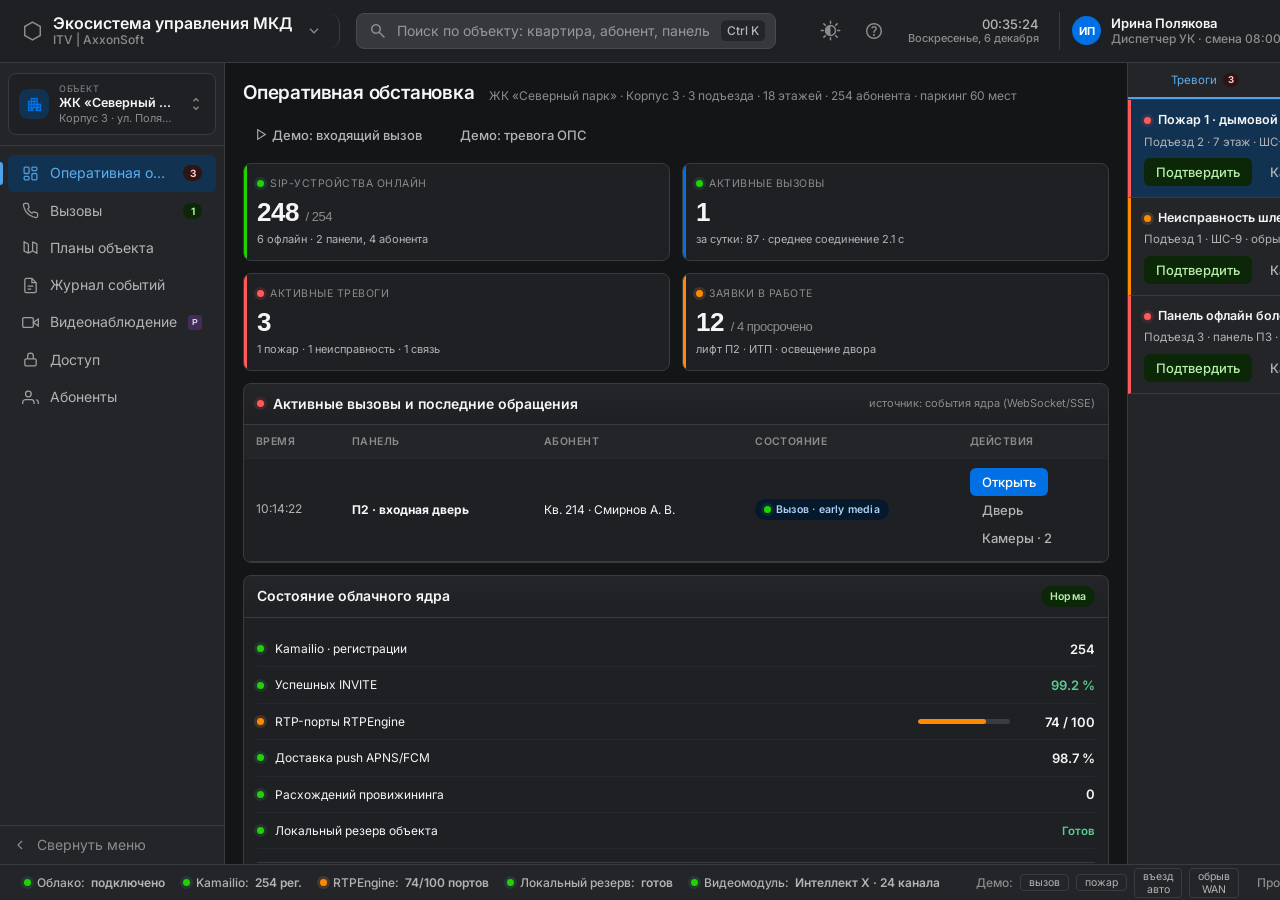
==== commit accc2f2c: "Sorting last tab" ====
--- a/prototypes/operator/index.html
+++ b/prototypes/operator/index.html
@@ -506,6 +506,15 @@
 table.tbl td{padding:9px 12px;border-bottom:1px solid rgba(38,48,63,.6);vertical-align:middle}
 table.tbl tbody tr{transition:background .12s}
 table.tbl tbody tr:hover{background:rgba(61,139,253,.05)}
+
+/* Сортировка двойным щелчком по заголовку */
+table.tbl th.sortable{cursor:pointer;user-select:none;-webkit-user-select:none}
+table.tbl th.sortable::after{content:"\2195";margin-left:5px;font-size:10px;opacity:.25}
+table.tbl th.sortable:hover{color:var(--txt-2)}
+table.tbl th.sortable:hover::after{opacity:.6}
+table.tbl th.sortable[data-dir]{color:var(--txt-2)}
+table.tbl th.sortable[data-dir="asc"]::after{content:"\2191";opacity:1;color:var(--accent)}
+table.tbl th.sortable[data-dir="desc"]::after{content:"\2193";opacity:1;color:var(--accent)}
 table.tbl tbody tr.sel{background:rgba(61,139,253,.1)}
 .t-mono{font:12px/1.4 var(--mono);color:var(--txt-2)}
 .t-mut{color:var(--txt-3)}
@@ -1602,7 +1611,7 @@
             <div class="card">
               <div class="card-h"><h3>Точки доступа объекта</h3><div class="spacer"></div><span class="hint">открытие вне звонка: REST unlock → драйвер панели</span></div>
               <div class="card-b flush">
-                <table class="tbl">
+                <table class="tbl" id="tblDoors" data-sortable>
                   <thead><tr><th>Точка доступа</th><th>Устройство</th><th>Способ открытия</th><th>Состояние</th><th style="width:210px">Управление</th></tr></thead>
                   <tbody id="doorsTable"></tbody>
                 </table>
@@ -1614,7 +1623,7 @@
                 <button class="btn sm primary" onclick="toast('ok','Гостевой код создан','PIN 4821 · действует 4 часа · 1 проход · подъезд 2')">Выдать код</button>
               </div>
               <div class="card-b flush">
-                <table class="tbl">
+                <table class="tbl" id="tblGuests" data-sortable>
                   <thead><tr><th>Код</th><th>Кому</th><th>Осталось</th></tr></thead>
                   <tbody id="guestTable"></tbody>
                 </table>
@@ -1632,7 +1641,7 @@
               <button class="btn sm primary" onclick="toast('info','Конструктор уровня','Выберите точки доступа и расписание, затем назначьте уровень абонентам или сотрудникам')">Создать уровень</button>
             </div>
             <div class="card-b flush">
-              <table class="tbl">
+              <table class="tbl" id="tblLevels" data-sortable>
                 <thead><tr><th>Уровень</th><th>Точки доступа</th><th>Расписание</th><th>Назначен</th><th style="width:150px">Управление</th></tr></thead>
                 <tbody id="levelsTable"></tbody>
               </table>
@@ -1652,7 +1661,7 @@
               <button class="btn sm primary" onclick="issueIdent()">Выдать идентификатор</button>
             </div>
             <div class="card-b flush">
-              <table class="tbl">
+              <table class="tbl" id="tblIdents" data-sortable>
                 <thead><tr><th>Владелец</th><th>Тип</th><th>Номер</th><th>Уровень доступа</th><th>Состояние</th><th style="width:130px">Управление</th></tr></thead>
                 <tbody id="identsTable"></tbody>
               </table>
@@ -1858,7 +1867,7 @@
 
         <div class="card">
           <div class="card-b flush">
-            <table class="tbl">
+            <table class="tbl" id="tblResidents" data-sortable>
               <thead><tr><th>Квартира</th><th>Абонент</th><th>SIP-URI</th><th>Устройства (push)</th><th>Права</th><th>Состояние</th><th style="width:150px"></th></tr></thead>
               <tbody id="residentsTable"></tbody>
             </table>
@@ -2537,6 +2546,7 @@
     +'<td><span class="chip mut">'+l.sc+'</span></td><td class="t-mut">'+l.w+'</td>'
     +'<td><button class="btn sm ghost" onclick="toast(\'info\',\'Уровень доступа\',\''+l.n+' — состав точек и расписание открыты для редактирования\')">Изменить</button></td></tr>'
   ).join('');
+  applySort('tblLevels');
 }
 
 const IDENT_TYPES=['Мобильное приложение','Карта Mifare','Брелок','QR-код','PIN-код'];
@@ -2562,6 +2572,7 @@
         ? '<button class="btn sm ghost" onclick="identToggle('+i+')">Разблокировать</button>'
         : '<button class="btn sm ghost" onclick="identToggle('+i+')">Блокировать</button>')+'</td></tr>'
   ).join('');
+  applySort('tblIdents');
 }
 function identToggle(i){
   const d=IDENTS[i]; if(!d) return;
@@ -2579,6 +2590,67 @@
   renderIdents();
   toast('ok','Идентификатор выдан',rec.w+' · '+rec.t+' · уровень «'+rec.l+'»');
   pushEvent('acc','Выдан идентификатор',rec.w+' · '+rec.t);
+}
+
+/* =========================================================
+   Сортировка таблиц двойным щелчком по заголовку.
+   Первый двойной щелчок — по возрастанию, следующий — по убыванию,
+   дальше по кругу. Колонки с кнопками не сортируются.
+   ========================================================= */
+const SORT_SKIP=['','управление','действия'];
+const sortState={};                       /* id таблицы → {col, dir} */
+
+/* Ключ сравнения. Время и дату разбираем явно, остальное сравниваем
+   естественным порядком, чтобы «Кв. 87» шла перед «Кв. 214». */
+function sortKey(raw){
+  const t=(raw||'').replace(/\s+/g,' ').trim();
+  let m=t.match(/^(\d{1,2}):(\d{2})(?::(\d{2}))?$/);
+  if(m) return [0,(+m[1])*3600+(+m[2])*60+(+(m[3]||0)),''];
+  m=t.match(/^(\d{1,2})\.(\d{1,2})(?:\.(\d{4}))?$/);
+  if(m) return [0,(+(m[3]||0))*10000+(+m[2])*100+(+m[1]),''];
+  return [1,0,t];
+}
+function sortCmp(a,b){
+  if(a[0]!==b[0]) return a[0]-b[0];
+  if(a[1]!==b[1]) return a[1]-b[1];
+  return a[2].localeCompare(b[2],'ru',{numeric:true,sensitivity:'base'});
+}
+
+function applySort(tbl){
+  if(typeof tbl==='string') tbl=document.getElementById(tbl);
+  if(!tbl) return;
+  const st=sortState[tbl.id]; if(!st) return;
+  const body=tbl.tBodies[0]; if(!body) return;
+  const rows=[...body.rows];
+  const data=rows.filter(r=>r.cells.length>st.col);   /* строки-заглушки (colspan) оставляем внизу */
+  const rest=rows.filter(r=>r.cells.length<=st.col);
+  /* data-sort у ячейки важнее текста: так «9 мин» и «1 сутки» сравниваются по смыслу */
+  const val=td=>td.dataset.sort!==undefined?td.dataset.sort:td.textContent;
+  data.sort((a,b)=>sortCmp(sortKey(val(a.cells[st.col])),sortKey(val(b.cells[st.col]))));
+  if(st.dir==='desc') data.reverse();
+  data.concat(rest).forEach(r=>body.appendChild(r));
+  tbl.querySelectorAll('thead th').forEach(th=>{
+    if(th.cellIndex===st.col && th.classList.contains('sortable')) th.dataset.dir=st.dir;
+    else delete th.dataset.dir;
+  });
+}
+function applySorts(){ document.querySelectorAll('table[data-sortable]').forEach(applySort); }
+
+function initSortable(){
+  document.querySelectorAll('table[data-sortable]').forEach(tbl=>{
+    tbl.querySelectorAll('thead th').forEach(th=>{
+      if(SORT_SKIP.includes(th.textContent.trim().toLowerCase())) return;
+      th.classList.add('sortable');
+      th.title='Двойной щелчок — сортировка: по возрастанию, затем по убыванию';
+    });
+    tbl.addEventListener('dblclick',e=>{
+      const th=e.target.closest('th.sortable');
+      if(!th || !tbl.contains(th)) return;
+      const cur=sortState[tbl.id];
+      sortState[tbl.id]={col:th.cellIndex, dir:(cur && cur.col===th.cellIndex && cur.dir==='asc')?'desc':'asc'};
+      applySort(tbl);
+    });
+  });
 }
 
 /* ---------- Тосты ---------- */
@@ -3673,6 +3745,14 @@
 renderLog();
 
 /* ---------- Точки доступа ---------- */
+/* «3 ч 12 м», «1 сутки», «9 мин» → минуты, чтобы столбец «Осталось» сортировался по сроку */
+function minutesLeft(s){
+  const t=(s||'').toLowerCase(); let m=0,x;
+  if(x=t.match(/(\d+)\s*сут/))        m+=(+x[1])*1440;
+  if(x=t.match(/(\d+)\s*ч/))          m+=(+x[1])*60;
+  if(x=t.match(/(\d+)\s*м(?:ин)?(?![а-яё])/)) m+=(+x[1]);
+  return m;
+}
 function renderDoors(){
   document.getElementById('doorsTable').innerHTML=(OBJ.doors||[]).map(d=>
     '<tr><td><b>'+d.n+'</b></td><td class="t-mut">'+d.dev+'</td><td><span class="chip mut">'+d.m+'</span></td>'
@@ -3682,8 +3762,9 @@
     +videoBtn(d.obj)+'</td></tr>').join('');
   document.getElementById('guestTable').innerHTML=(OBJ.guests||[]).map(g=>
     '<tr><td class="t-mono">'+g.c+'</td><td>'+g.w+'<div class="t-mut" style="font-size:11px">'+g.sub+'</div></td>'
-    +'<td><span class="chip '+g.s+'">'+g.left+'</span></td></tr>').join('')
+    +'<td data-sort="'+minutesLeft(g.left)+'"><span class="chip '+g.s+'">'+g.left+'</span></td></tr>').join('')
     || '<tr><td colspan="3" class="empty">Активных кодов нет</td></tr>';
+  applySort('tblDoors'); applySort('tblGuests');
 }
 
 function actor(){
@@ -3806,6 +3887,7 @@
   document.getElementById('resOnline').textContent=s.online||'—';
   document.getElementById('resOffline').textContent=s.offline||'—';
   document.getElementById('resPush').textContent=s.push||'—';
+  applySort('tblResidents');
 }
 
 /* ---------- Карточка устройства на плане ---------- */
@@ -4349,6 +4431,7 @@
 });
 
 restoreLayout();
+initSortable();
 bindSplitter('splitRail','rail',1);
 bindSplitter('splitSide','side',-1);
 try{
--- a/prototypes/operator/bridge.css
+++ b/prototypes/operator/bridge.css
@@ -294,6 +294,9 @@
 table.tbl th        { border-bottom-color: var(--one-surface-subtle); background: var(--one-surface-muted); }
 table.tbl tbody tr:hover { background: color-mix(in srgb, var(--one-control-hover) 50%, var(--one-surface)); }
 table.tbl tbody tr.sel   { background: var(--one-accent-soft); }
+/* Стрелка сортировки — это индикатор, а не заливка: берём accent-indicator,
+   он читается на приглушённом фоне шапки в обеих темах. */
+table.tbl th.sortable[data-dir]::after { color: var(--one-accent-indicator); }
 .doc-table tbody tr:hover { background: color-mix(in srgb, var(--one-control-hover) 50%, var(--one-surface)); }
 
 /* ---- §1 + §2.2a Чипы и бейджи --------------------------------------------
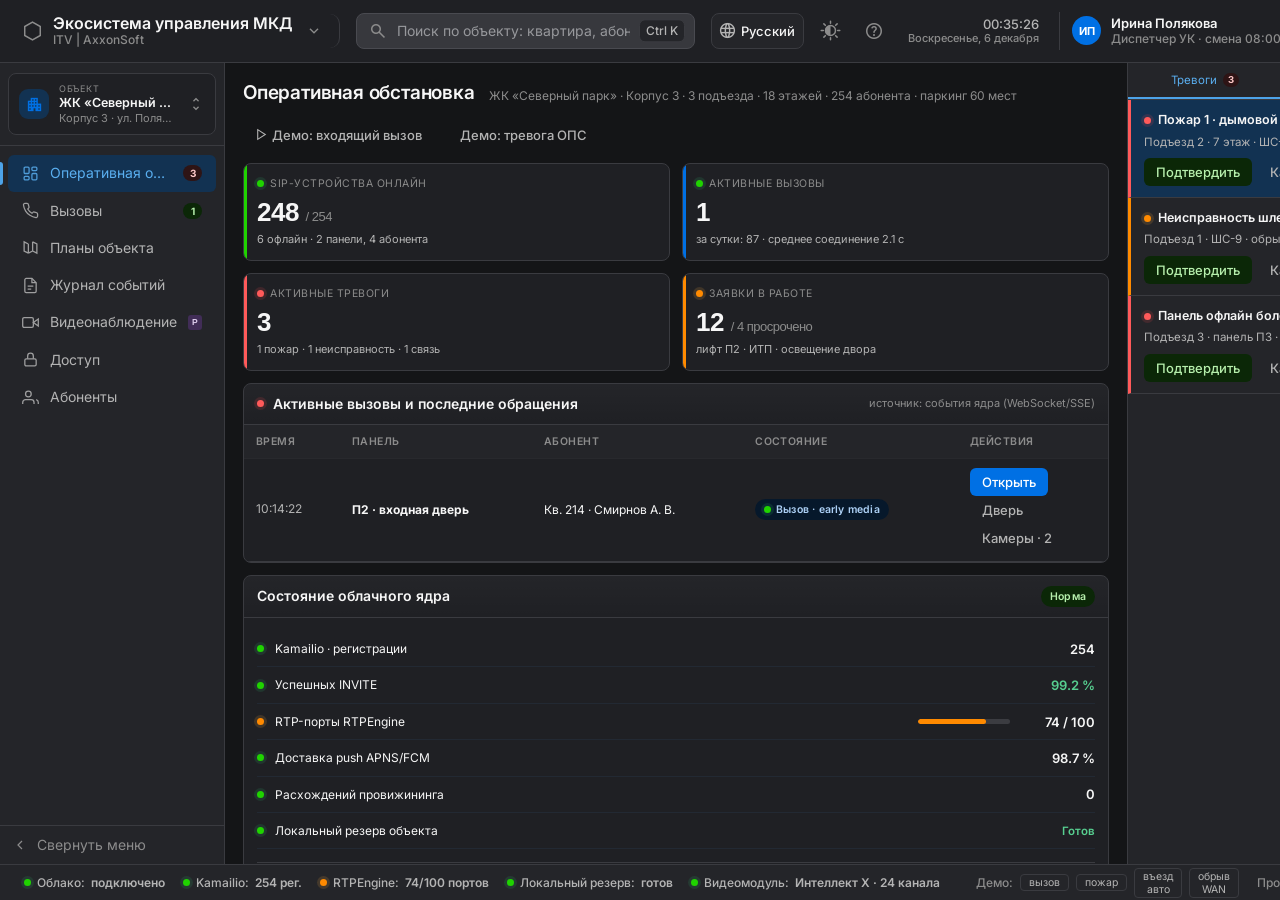
==== commit f4a8c996: "+English" ====
--- a/prototypes/operator/index.html
+++ b/prototypes/operator/index.html
@@ -229,6 +229,21 @@
 
 .top-right{display:flex;align-items:center;gap:8px;margin-left:auto}
 
+/* Переключатель языка: тот же вес, что у кнопки темы рядом */
+.lang{
+  display:inline-flex;align-items:center;gap:4px;height:36px;padding:0 8px 0 6px;
+  border:1px solid var(--stroke-2);border-radius:8px;
+  background:var(--panel-2);color:var(--muted);cursor:pointer;
+}
+.lang:hover{border-color:var(--accent);color:var(--text)}
+.lang .material-symbols-outlined{font-size:19px}
+.lang select{
+  border:0;padding:0;height:auto;min-width:0;background:transparent;color:var(--text);
+  font-size:13px;font-weight:500;cursor:pointer;
+}
+.lang select:focus{outline:none}
+.lang:focus-within{border-color:var(--accent);box-shadow:0 0 0 3px var(--accent-ring)}
+
 .seg{display:flex;background:var(--panel-2);border-radius:var(--radius-sm);padding:2px}
 .seg button{padding:5px 10px;border-radius:8px;font-size:13px;font-weight:500;color:var(--muted);white-space:nowrap;transition:.15s}
 .seg button:hover:not(.on):not(.active){color:var(--text)}
@@ -928,7 +943,7 @@
   .topbar{flex-wrap:nowrap;gap:6px;padding:8px 10px}
   .brand{min-width:0;padding-right:0;border-right:0}
   .brand .names{display:none}
-  #toggleRail,#toggleSideBtn,.theme-btn{display:none}
+  #toggleRail,#toggleSideBtn,.theme-btn,.lang{display:none}
   #mBurger{display:inline-flex}
   .m-close,.side-tabs .m-close{display:inline-flex;align-items:center;justify-content:center;flex:0 0 40px;width:40px;padding:0;border-bottom:2px solid transparent;color:var(--faint)}
   .mobile-only{display:flex}
@@ -1084,6 +1099,14 @@
     </div>
 
     <div class="top-right">
+      <label class="lang" for="langSelect">
+        <span class="material-symbols-outlined" aria-hidden="true">language</span>
+        <select id="langSelect" data-i18n-skip aria-label="Язык интерфейса" title="Язык интерфейса">
+          <option value="ru">Русский</option>
+          <option value="en">English</option>
+        </select>
+      </label>
+
       <button type="button" class="icon-btn theme-btn" id="themeToggle" title="Тёмная тема" aria-label="Тёмная тема" aria-pressed="false">
         <svg class="theme-icon" viewBox="0 0 24 24" aria-hidden="true">
           <g stroke="currentColor" stroke-width="1.7" stroke-linecap="round">
@@ -1900,12 +1923,12 @@
 
       <div class="side-pane" id="pane-events">
         <div class="side-filter">
-          <button class="fchip on" onclick="sideFilter(this,'all')">Все</button>
-          <button class="fchip" onclick="sideFilter(this,'sip')">SIP</button>
-          <button class="fchip" onclick="sideFilter(this,'acc')">Доступ</button>
-          <button class="fchip" onclick="sideFilter(this,'fire')">ОПС</button>
-          <button class="fchip" onclick="sideFilter(this,'scada')">SCADA</button>
-          <button class="fchip" onclick="sideFilter(this,'park')">Паркинг</button>
+          <button class="fchip on" data-t="all" onclick="sideFilter(this,'all')">Все</button>
+          <button class="fchip" data-t="sip" onclick="sideFilter(this,'sip')">SIP</button>
+          <button class="fchip" data-t="acc" onclick="sideFilter(this,'acc')">Доступ</button>
+          <button class="fchip" data-t="fire" onclick="sideFilter(this,'fire')">ОПС</button>
+          <button class="fchip" data-t="scada" onclick="sideFilter(this,'scada')">SCADA</button>
+          <button class="fchip" data-t="park" onclick="sideFilter(this,'park')">Паркинг</button>
         </div>
         <div id="sideEvents"></div>
       </div>
@@ -2314,7 +2337,197 @@
 
 <div class="toasts" id="toasts"></div>
 
+<script src="i18n-en.js"></script>
 <script>
+/* =========================================================
+   Язык интерфейса — по той же схеме, что в Axxon Incident Manager.
+   Ключ словаря — русская строка из разметки и скрипта, значение — перевод.
+   Русский остаётся исходником: чего нет в словаре, остаётся по-русски.
+   Словарь лежит в i18n-en.js и подключается перед этим скриптом.
+   ========================================================= */
+
+const LANGS=[
+  {id:'ru',label:'Русский', locale:'ru-RU'},
+  {id:'en',label:'English', locale:'en-GB'}
+];
+const CYRILLIC=/[\u0400-\u04FF]/;
+let LANG='ru';
+
+function dictionary(){ return LANG==='ru' ? null : (window.MKD_DICT||{})[LANG]||null; }
+
+/* Сначала ищем строку целиком. Прототип собирает подписи из кусков, поэтому
+   дальше пробуем по частям: « · » разделяет поля, «: » — ярлык и значение. */
+function t(ru){
+  const d=dictionary();
+  if(!d || typeof ru!=='string' || !CYRILLIC.test(ru)) return ru;
+  let hit=lookup(d,ru);
+  if(hit===null) hit=pairSplit(d,ru);
+  if(hit!==null) return hit;
+  if(!/ · |: /.test(ru)) return ru;
+  return ru.split(/( · |: )/).map(part=>{
+    if(part===' · '||part===': ') return part;
+    let p=lookup(d,part);
+    if(p===null) p=pairSplit(d,part);
+    return p===null ? part : p;
+  }).join('');
+}
+/* Часть подписей склеивается через toLowerCase(), поэтому если точного ключа
+   нет — пробуем тот же ключ с заглавной и возвращаем перевод со строчной. */
+let CI_INDEX=null, CI_LANG=null;
+function ciIndex(d){
+  if(CI_LANG===LANG) return CI_INDEX;
+  CI_INDEX={};
+  Object.keys(d).forEach(k=>{ const lk=k.toLowerCase(); if(CI_INDEX[lk]===undefined) CI_INDEX[lk]=d[k]; });
+  CI_LANG=LANG;
+  return CI_INDEX;
+}
+function exact(d,s){
+  if(d[s]!==undefined) return d[s];
+  const v=ciIndex(d)[s.toLowerCase()];
+  if(v===undefined) return null;
+  /* «корпус 1» пришёл из toLowerCase() — перевод тоже отдаём со строчной */
+  return (s===s.toLowerCase() && s!==s.toUpperCase()) ? v.charAt(0).toLowerCase()+v.slice(1) : v;
+}
+/* К тексту часто приклеены числа и знаки: «42 / 60 занято», «1. Подтвердить»,
+   «, заявка техспециалисту.». Отделяем их и переводим русскую сердцевину. */
+function lookup(d,s){
+  let v=exact(d,s);
+  if(v!==null) return v;
+  /* Ведущие разделители склейки: «· белый список», «, push жильцам подъезда.» */
+  const lead=s.replace(/^[\s·—,;./|]+/,'');
+  if(lead!==s){
+    v=exact(d,lead);
+    if(v!==null) return s.slice(0,s.length-lead.length)+v;
+  }
+  const m=s.match(/^([^\u0400-\u04FF]*)([\u0400-\u04FF][\s\S]*[\u0400-\u04FF]|[\u0400-\u04FF])([^\u0400-\u04FF]*)$/);
+  if(!m || (!m[1] && !m[3])) return null;
+  const pre=m[1], core=m[2], post=m[3];
+  v=exact(d,core+post); if(v!==null) return pre+v;
+  v=exact(d,pre+core);  if(v!==null) return v+post;
+  v=exact(d,core);      if(v!==null) return pre+v+post;
+  return null;
+}
+/* Подпись вида «<известное начало> <известный хвост>»: «входная дверь
+   удерживается открытой» = «входная дверь» + «удерживается открытой».
+   Обе половины должны быть в словаре — иначе не склеиваем. */
+function pairSplit(d,s){
+  const w=s.split(' ');
+  for(let i=w.length-1;i>0;i--){
+    const head=exact(d,w.slice(0,i).join(' '));
+    if(head===null) continue;
+    const tail=exact(d,w.slice(i).join(' '));
+    if(tail!==null) return head+' '+tail;
+  }
+  return null;
+}
+
+/* Разметку прототип собирает строками, поэтому переводим значение до вставки
+   в DOM, а не обходим дерево после: порядок сортировки и чтение textContent
+   в коде остаются согласованными с тем, что видит оператор. */
+function tHtml(html){
+  if(!dictionary() || typeof html!=='string' || !CYRILLIC.test(html)) return html;
+  const out=html.replace(/(title|placeholder|aria-label)="([^"]*)"/g,
+    (m,attr,val)=>CYRILLIC.test(val) ? attr+'="'+t(val).replace(/"/g,'&quot;')+'"' : m);
+  return ('>'+out+'<').replace(/>([^<>]+)</g,(m,s)=>{
+    if(!CYRILLIC.test(s)) return m;
+    return '>'+s.match(/^\s*/)[0]+t(s.trim())+s.match(/\s*$/)[0]+'<';
+  }).slice(1,-1);
+}
+
+/* Точки входа текста в DOM. Патчим их один раз, чтобы не править вручную
+   полторы сотни мест сборки разметки в прототипе. */
+(function hookDom(){
+  const html=Object.getOwnPropertyDescriptor(Element.prototype,'innerHTML');
+  Object.defineProperty(Element.prototype,'innerHTML',{configurable:true,
+    get(){ return html.get.call(this) },
+    set(v){ html.set.call(this, tHtml(v)) }});
+
+  const text=Object.getOwnPropertyDescriptor(Node.prototype,'textContent');
+  Object.defineProperty(Node.prototype,'textContent',{configurable:true,
+    get(){ return text.get.call(this) },
+    set(v){ text.set.call(this, typeof v==='string' ? t(v) : v) }});
+
+  const title=Object.getOwnPropertyDescriptor(HTMLElement.prototype,'title');
+  Object.defineProperty(HTMLElement.prototype,'title',{configurable:true,
+    get(){ return title.get.call(this) },
+    set(v){ title.set.call(this, typeof v==='string' ? t(v) : v) }});
+
+  const setAttr=Element.prototype.setAttribute;
+  const I18N=['title','placeholder','aria-label'];
+  Element.prototype.setAttribute=function(name,value){
+    return setAttr.call(this, name, I18N.includes(name) ? t(value) : value);
+  };
+})();
+
+/* =========================================================
+   Статичные тексты разметки.
+   Русский текст в index.html — он же ключ словаря. Оригиналы снимаются один
+   раз до первой отрисовки, поэтому язык можно переключать сколько угодно.
+   ========================================================= */
+
+const STATIC={text:[],attr:[],html:[],title:''};
+
+function collectStatic(){
+  document.querySelectorAll('[data-i18n-html]').forEach(el=>
+    STATIC.html.push({el:el, ru:el.innerHTML.trim()}));
+  document.querySelectorAll('*').forEach(el=>
+    ['title','placeholder','aria-label'].forEach(attr=>{
+      const v=el.getAttribute(attr);
+      if(v && CYRILLIC.test(v)) STATIC.attr.push({el:el, attr:attr, ru:v.trim()});
+    }));
+  const walker=document.createTreeWalker(document.body,NodeFilter.SHOW_TEXT,{
+    acceptNode(node){
+      if(!CYRILLIC.test(node.nodeValue)) return NodeFilter.FILTER_REJECT;
+      for(let p=node.parentElement;p;p=p.parentElement){
+        /* Названия языков в переключателе всегда на своём языке */
+        if(p.hasAttribute('data-i18n-html')||p.hasAttribute('data-i18n-skip')) return NodeFilter.FILTER_REJECT;
+      }
+      return NodeFilter.FILTER_ACCEPT;
+    }
+  });
+  for(let n=walker.nextNode();n;n=walker.nextNode()){
+    const raw=n.nodeValue;
+    STATIC.text.push({node:n, ru:raw.trim(), pre:raw.match(/^\s*/)[0], post:raw.match(/\s*$/)[0]});
+  }
+  STATIC.title=document.title;
+}
+
+function applyStatic(){
+  STATIC.html.forEach(i=>i.el.innerHTML=t(i.ru));
+  STATIC.attr.forEach(i=>i.el.setAttribute(i.attr,i.ru));
+  STATIC.text.forEach(i=>i.node.nodeValue=i.pre+t(i.ru)+i.post);
+  document.title=t(STATIC.title);
+}
+
+function applyLang(id){
+  LANG=LANGS.some(l=>l.id===id)?id:'ru';
+  document.documentElement.lang=LANG;
+  try{localStorage.setItem('mkd-lang',LANG)}catch(e){}
+  const sel=document.getElementById('langSelect');
+  if(sel && sel.value!==LANG) sel.value=LANG;
+  applyStatic();
+  applyTheme(themeMode);
+  setDateFmt(dateFmt);
+  applyObject(OBJ.id);
+  /* Плагины и сценарии не зависят от объекта и рисуются один раз при старте —
+     при смене языка их надо перерисовать отдельно. */
+  renderPlugins();
+  renderRules();
+  applySortHints();
+  tickClock();
+}
+
+function initLang(){
+  const sel=document.getElementById('langSelect');
+  sel.addEventListener('change',e=>applyLang(e.target.value));
+  let saved='ru';
+  try{ saved=localStorage.getItem('mkd-lang')||'ru' }catch(e){}
+  if(saved!=='ru') applyLang(saved); else sel.value='ru';
+}
+
+/* Снимок делаем до первой отрисовки, пока в разметке только исходный русский */
+collectStatic();
+
 /* =========================================================
    Данные-заглушки и логика прототипа
    ========================================================= */
@@ -2344,8 +2557,8 @@
 function clockDateStr(d){
   if(dateFmt==='dmy') return pad(d.getDate())+'.'+pad(d.getMonth()+1)+'.'+d.getFullYear();
   if(dateFmt==='mdy') return pad(d.getMonth()+1)+'/'+pad(d.getDate())+'/'+d.getFullYear();
-  const day=DAYS[d.getDay()];
-  return day.charAt(0).toUpperCase()+day.slice(1)+', '+d.getDate()+' '+MONTHS[d.getMonth()];
+  const day=t(DAYS[d.getDay()]);
+  return day.charAt(0).toUpperCase()+day.slice(1)+', '+d.getDate()+' '+t(MONTHS[d.getMonth()]);
 }
 function setDateFmt(f){ dateFmt=f; try{localStorage.setItem('mkd-date-fmt',f)}catch(e){} tickClock(); syncFmtMenu(); }
 function setTimeFmt(f){ timeFmt=f; try{localStorage.setItem('mkd-time-fmt',f)}catch(e){} tickClock(); syncFmtMenu(); }
@@ -2475,7 +2688,10 @@
   if(!inp||!pop) return;
   const q=inp.value.trim().toLowerCase();
   if(!q){ pop.innerHTML=searchHintHtml(); return; }
-  const hits=buildSearchIndex().filter(i=>(i.b+' '+i.s).toLowerCase().includes(q));
+  /* Данные объекта остаются русскими, а оператор ищет на языке интерфейса —
+     поэтому сверяем запрос и с исходником, и с переводом. */
+  const hits=buildSearchIndex().filter(i=>
+    (i.b+' '+i.s+' '+t(i.b)+' '+t(i.s)).toLowerCase().includes(q));
   if(!hits.length){
     pop.innerHTML='<div class="sp-note">В объекте '+OBJ.name+' ничего не найдено по запросу «'+inp.value.trim()+'». '
       +'Проверьте номер квартиры, имя абонента или название панели — поиск идёт только по текущему объекту.</div>';
@@ -2544,7 +2760,7 @@
   el.innerHTML=LEVELS.map(l=>
     '<tr><td><b>'+l.n+'</b></td><td class="t-mut">'+l.d+'</td>'
     +'<td><span class="chip mut">'+l.sc+'</span></td><td class="t-mut">'+l.w+'</td>'
-    +'<td><button class="btn sm ghost" onclick="toast(\'info\',\'Уровень доступа\',\''+l.n+' — состав точек и расписание открыты для редактирования\')">Изменить</button></td></tr>'
+    +'<td><button class="btn sm ghost" onclick="toast(\'info\',\'Уровень доступа\',\''+t(l.n)+' — '+t('состав точек и расписание открыты для редактирования')+'\')">Изменить</button></td></tr>'
   ).join('');
   applySort('tblLevels');
 }
@@ -2598,6 +2814,7 @@
    дальше по кругу. Колонки с кнопками не сортируются.
    ========================================================= */
 const SORT_SKIP=['','управление','действия'];
+const SORT_HINT='Двойной щелчок — сортировка: по возрастанию, затем по убыванию';
 const sortState={};                       /* id таблицы → {col, dir} */
 
 /* Ключ сравнения. Время и дату разбираем явно, остальное сравниваем
@@ -2635,13 +2852,18 @@
   });
 }
 function applySorts(){ document.querySelectorAll('table[data-sortable]').forEach(applySort); }
+/* Подсказку вешает скрипт, а не разметка, поэтому при смене языка её надо
+   проставить заново — снимок статики её не видел. */
+function applySortHints(){
+  document.querySelectorAll('table[data-sortable] th.sortable').forEach(th=>th.title=SORT_HINT);
+}
 
 function initSortable(){
   document.querySelectorAll('table[data-sortable]').forEach(tbl=>{
     tbl.querySelectorAll('thead th').forEach(th=>{
       if(SORT_SKIP.includes(th.textContent.trim().toLowerCase())) return;
       th.classList.add('sortable');
-      th.title='Двойной щелчок — сортировка: по возрастанию, затем по убыванию';
+      th.title=SORT_HINT;
     });
     tbl.addEventListener('dblclick',e=>{
       const th=e.target.closest('th.sortable');
@@ -3599,7 +3821,7 @@
     const chip = h.r==='ok'?'<span class="chip ok">'+h.rt+'</span>' : h.r==='miss'?'<span class="chip warn">'+h.rt+'</span>':'<span class="chip mut">'+h.rt+'</span>';
     return '<tr><td class="t-mono">'+ddmm(now())+' '+h.t+'</td><td><b>'+h.p+'</b></td><td>'+h.f+'</td><td class="t-mut">'+h.d+'</td><td>'+chip+'</td><td class="t-mono">'+h.len+'</td>'
       +'<td><button class="btn sm ghost ext-hide" onclick="openLinkedVideo(\''+(h.obj||'panel-call')+'\')">Видео [Р]</button>'
-      +'<button class="btn sm ghost basic-only" onclick="toast(\'info\',\'Событие\',\'Метка времени '+h.t+', идентификатор панели — без видеоссылки\')">Событие</button></td></tr>';
+      +'<button class="btn sm ghost basic-only" onclick="toast(\'info\',\'Событие\',\''+t('Метка времени')+' '+h.t+', '+t('идентификатор панели — без видеоссылки')+'\')">Событие</button></td></tr>';
   }).join('') || '<tr><td colspan="7" class="empty">История пуста</td></tr>';
 }
 
@@ -3731,7 +3953,8 @@
 function renderLog(q){
   if(q!==undefined) logQuery=q.toLowerCase();
   let list = logF==='all'?EVENTS:EVENTS.filter(e=>e.ty===logF);
-  if(logQuery) list=list.filter(e=>(e.ttl+' '+e.d+' '+e.src).toLowerCase().includes(logQuery));
+  if(logQuery) list=list.filter(e=>
+    (e.ttl+' '+e.d+' '+e.src+' '+t(e.ttl)+' '+t(e.d)+' '+t(e.src)).toLowerCase().includes(logQuery));
   document.getElementById('logTable').innerHTML = list.map(e=>{
     const m=EV_META[e.ty];
     const act = (e.ty==='fire' ? '<button class="btn sm ok" onclick="toast(\'ok\',\'Подтверждено\',\''+e.ttl+'\')">Подтвердить</button> ' : '')
@@ -3844,12 +4067,15 @@
   {n:'VMS-коннектор',d:'Видеомодуль (Интеллект X)',p:'RTSP + расширенный API',v:'1.0.3',c:'24',s:'ext',st:'Расширенная [Р]'},
   {n:'Push-шлюз',d:'APNS / FCM',p:'HTTP/2',v:'1.2.5',c:'312',s:'ok',st:'Работает'}
 ];
-document.getElementById('pluginsTable').innerHTML=PLUGINS.map(p=>{
-  const chip=p.s==='ok'?'<span class="chip ok">'+p.st+'</span>':'<span class="chip ext">'+p.st+'</span>';
-  return '<tr'+(p.s==='ext'?' class="ext-hide"':'')+'><td><b>'+p.n+'</b></td><td class="t-mut">'+p.d+'</td><td><span class="chip mut">'+p.p+'</span></td>'
-    +'<td class="t-mono">'+p.v+'</td><td class="t-mono">'+p.c+'</td><td>'+chip+'</td>'
-    +'<td><button class="btn sm ghost">Настроить</button></td></tr>';
-}).join('');
+function renderPlugins(){
+  document.getElementById('pluginsTable').innerHTML=PLUGINS.map(p=>{
+    const chip=p.s==='ok'?'<span class="chip ok">'+p.st+'</span>':'<span class="chip ext">'+p.st+'</span>';
+    return '<tr'+(p.s==='ext'?' class="ext-hide"':'')+'><td><b>'+p.n+'</b></td><td class="t-mut">'+p.d+'</td><td><span class="chip mut">'+p.p+'</span></td>'
+      +'<td class="t-mono">'+p.v+'</td><td class="t-mono">'+p.c+'</td><td>'+chip+'</td>'
+      +'<td><button class="btn sm ghost">Настроить</button></td></tr>';
+  }).join('');
+}
+renderPlugins();
 
 function renderPanels(){
   document.getElementById('panelsTable').innerHTML=(OBJ.panels||[]).map(p=>
@@ -3868,12 +4094,15 @@
   {on:false,ext:false,if:'Авария насоса Н1',ifd:'Тег PS-01 = «авария» дольше 10 с',then:'Запустить резервный насос Н2',thend:'Команда на контроллер · заявка в диспетчерскую · уведомление техспециалисту'},
   {on:true,ext:false,if:'Панель офлайн более 10 минут',ifd:'Отсутствие REGISTER от SIP-аккаунта панели',then:'Создать заявку и уведомить техспециалиста',thend:'Заявка в диспетчерскую · Telegram техспециалисту'}
 ];
-document.getElementById('rulesList').innerHTML=RULES.map((r,i)=>
-  '<div class="rule'+(r.ext?' ext-hide':'')+'">'
-  +'<div class="part if"><div class="k">Если</div><div class="v">'+r.if+(r.ext?' <span class="chip ext">Р</span>':'')+'<div class="sub">'+r.ifd+'</div></div></div>'
-  +'<div class="part"><div class="k">То</div><div class="v">'+r.then+'<div class="sub">'+r.thend+'</div></div></div>'
-  +'<div class="ctl"><div class="sw-t'+(r.on?' on':'')+'" onclick="this.classList.toggle(\'on\');toast(\'info\',\'Сценарий\',\''+r.if+' — состояние изменено\')"><i></i></div>'
-  +'<button class="btn sm ghost">Изменить</button></div></div>').join('');
+function renderRules(){
+  document.getElementById('rulesList').innerHTML=RULES.map((r,i)=>
+    '<div class="rule'+(r.ext?' ext-hide':'')+'">'
+    +'<div class="part if"><div class="k">Если</div><div class="v">'+r.if+(r.ext?' <span class="chip ext">Р</span>':'')+'<div class="sub">'+r.ifd+'</div></div></div>'
+    +'<div class="part"><div class="k">То</div><div class="v">'+r.then+'<div class="sub">'+r.thend+'</div></div></div>'
+    +'<div class="ctl"><div class="sw-t'+(r.on?' on':'')+'" onclick="this.classList.toggle(\'on\');toast(\'info\',\'Сценарий\',\''+r.if+' — состояние изменено\')"><i></i></div>'
+    +'<button class="btn sm ghost">Изменить</button></div></div>').join('');
+}
+renderRules();
 
 /* ---------- Жильцы ---------- */
 function renderResidents(){
@@ -4143,7 +4372,7 @@
 
   sideF='all'; logF='all'; logQuery='';
   document.querySelectorAll('#pane-events .fchip, #view-log .fchip')
-    .forEach(b=>b.classList.toggle('on', b.dataset.t==='all'||b.textContent.trim()==='Все'));
+    .forEach(b=>b.classList.toggle('on', b.dataset.t==='all'));
   const logSearch=document.querySelector('#view-log .searchbox input');
   if(logSearch) logSearch.value='';
   document.getElementById('videoSub').textContent='Подключённый видеомодуль · '+(OBJ.stat.vms||'—');
@@ -4471,6 +4700,7 @@
 
 applyObject(OBJECTS[0].id);
 go('dash');
+initLang();
 </script>
 </body>
 </html>
